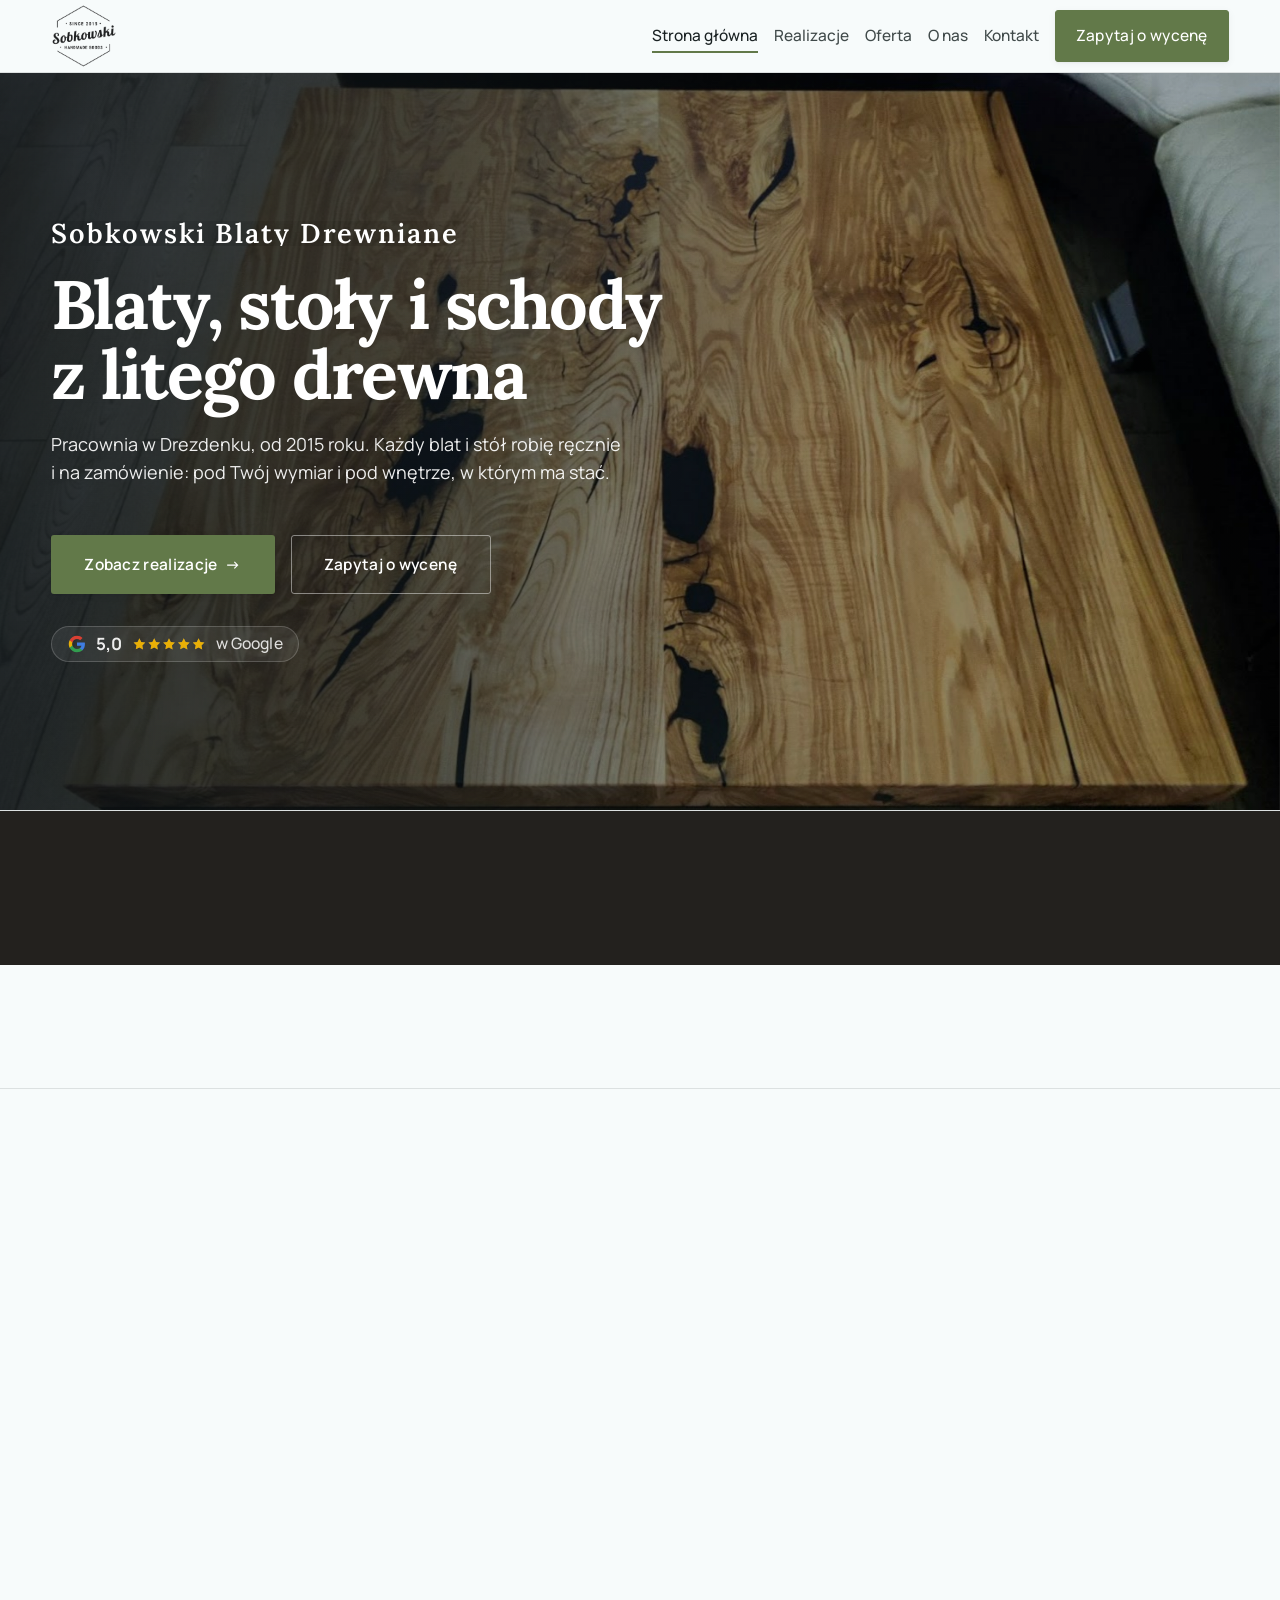
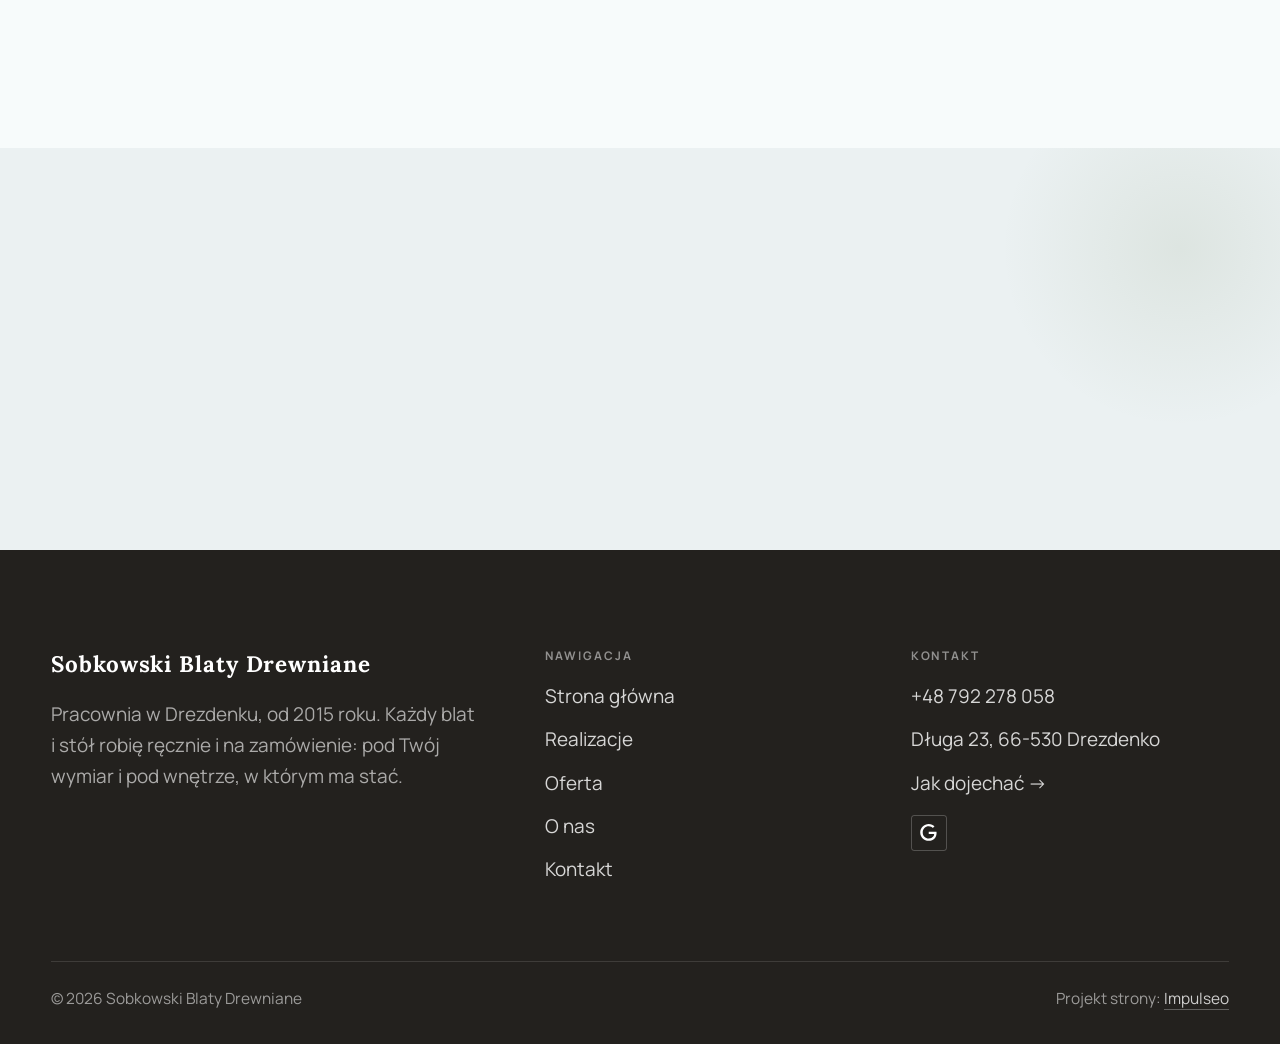
==== index.html @ 822156a9 "Strona demo: blaty-drewniane Co-Authored-By: Claude Fable 5.2 <noreply@anthropic.com>" ====
<!DOCTYPE html>
<html lang="pl">
<head>
<meta charset="UTF-8">
<meta name="viewport" content="width=device-width, initial-scale=1.0">
<title>Sobkowski Blaty Drewniane - blaty, stoły i schody z litego drewna</title>
<meta name="description" content="Blaty, stoły, parapety i schody z litego drewna, robione ręcznie w Drezdenku od 2015 roku. Na wymiar, pod Twoje wnętrze. Zadzwoń: +48 792 278 058.">
<link rel="canonical" href="https://impulseo-pl.github.io/blaty-drewniane/">
<meta name="robots" content="noindex, nofollow">
<meta property="og:type" content="website">
<meta property="og:locale" content="pl_PL">
<meta property="og:site_name" content="Sobkowski Blaty Drewniane">
<meta property="og:title" content="Sobkowski Blaty Drewniane - blaty, stoły i schody z litego drewna">
<meta property="og:description" content="Blaty, stoły, parapety i schody z litego drewna, robione ręcznie w Drezdenku od 2015 roku. Na wymiar, pod Twoje wnętrze. Zadzwoń: +48 792 278 058.">
<meta property="og:url" content="https://impulseo-pl.github.io/blaty-drewniane/">
<meta property="og:image" content="https://impulseo-pl.github.io/blaty-drewniane/img/og.jpg">
<meta property="og:image:width" content="1200">
<meta property="og:image:height" content="630">
<meta name="twitter:card" content="summary_large_image">
<script type="application/ld+json">{"@context": "https://schema.org", "@type": "LocalBusiness", "name": "Sobkowski Blaty Drewniane", "url": "https://impulseo-pl.github.io/blaty-drewniane/", "telephone": "+48792278058", "image": "https://impulseo-pl.github.io/blaty-drewniane/img/og.jpg", "areaServed": "Drezdenko", "sameAs": ["https://maps.google.com/?cid=7619297079260685016&g_mp=Cidnb29nbGUubWFwcy5wbGFjZXMudjEuUGxhY2VzLlNlYXJjaFRleHQQAhgEIAA"]}</script>
<link rel="preconnect" href="https://fonts.googleapis.com">
<link rel="preconnect" href="https://fonts.gstatic.com" crossorigin>
<link href="https://fonts.googleapis.com/css2?family=Lora:wght@500;600;700&family=Manrope:wght@400;500;600&display=swap" rel="stylesheet">
<link rel="stylesheet" href="assets/styles.css?v=3c4fba2e">
</head>
<body>

<header class="nav">
  <div class="wrap nav-inner">
    <a class="brand brand-has-logo" href="index.html"><img class="brand-logo" src="img/logo.png" alt="Sobkowski Blaty Drewniane" width="391" height="381" decoding="async"></a>
    <nav class="nav-links">
      <a href="index.html" class="active" aria-current="page">Strona główna</a>
      <a href="realizacje.html">Realizacje</a>
      <a href="oferta.html">Oferta</a>
      <a href="o-nas.html">O nas</a>
      <a href="kontakt.html">Kontakt</a>
      <a href="kontakt.html" class="btn btn-accent">Zapytaj o wycenę</a>
    </nav>
    <button class="nav-toggle" aria-label="Menu"><span></span><span></span><span></span></button>
  </div>
</header>

<main>
<section class="hero-cine">
  <img src="img/hero.jpg" fetchpriority="high" alt="Sobkowski Blaty Drewniane - Blaty, stoły i schody z litego drewna " width="1560" height="858">
  <div class="wrap">
    <div class="hero-copy">
      <div class="brandmark bm-s"><span class="bm-line"><span>Sobkowski Blaty Drewniane</span></span></div>
      <h1>Blaty, stoły i schody z litego drewna </h1>
      <p class="lead">Pracownia w Drezdenku, od 2015 roku. Każdy blat i stół robię ręcznie i na zamówienie: pod Twój wymiar i pod wnętrze, w którym ma stać.</p>
      <div class="hero-actions">
        <a href="realizacje.html" class="btn btn-accent">Zobacz realizacje <span class="arr">→</span></a>
        <a href="kontakt.html" class="btn btn-ghost btn-on-dark">Zapytaj o wycenę</a>
      </div>
      <div style="margin-top:var(--space-6);color:#fff;font-weight:600;letter-spacing:.02em;opacity:.92"><span class="g-badge"><svg class="gb-ico" viewBox="0 0 24 24" width="18" height="18" aria-hidden="true"><path fill="#4285F4" d="M22.56 12.25c0-.78-.07-1.53-.2-2.25H12v4.26h5.92c-.26 1.37-1.04 2.53-2.21 3.31v2.77h3.57c2.08-1.92 3.28-4.74 3.28-8.09z"/><path fill="#34A853" d="M12 23c2.97 0 5.46-.98 7.28-2.66l-3.57-2.77c-.98.66-2.23 1.06-3.71 1.06-2.86 0-5.29-1.93-6.16-4.53H2.18v2.84C3.99 20.53 7.7 23 12 23z"/><path fill="#FBBC05" d="M5.84 14.09c-.22-.66-.35-1.36-.35-2.09s.13-1.43.35-2.09V7.07H2.18C1.43 8.55 1 10.22 1 12s.43 3.45 1.18 4.93l2.85-2.22.81-.62z"/><path fill="#EA4335" d="M12 5.38c1.62 0 3.06.56 4.21 1.64l3.15-3.15C17.45 2.09 14.97 1 12 1 7.7 1 3.99 3.47 2.18 7.07l3.66 2.84c.87-2.6 3.3-4.53 6.16-4.53z"/></svg><b class="gb-ocena">5,0</b><svg class="gb-stars" viewBox="0 0 90 18" width="74" height="14.8" aria-hidden="true"><g fill="currentColor" opacity=".26"><path transform="translate(0,0)" d="M9 1.6l2.2 4.46 4.92.72-3.56 3.47.84 4.9L9 12.74l-4.4 2.31.84-4.9L1.88 6.68l4.92-.72L9 1.6Z"/><path transform="translate(18,0)" d="M9 1.6l2.2 4.46 4.92.72-3.56 3.47.84 4.9L9 12.74l-4.4 2.31.84-4.9L1.88 6.68l4.92-.72L9 1.6Z"/><path transform="translate(36,0)" d="M9 1.6l2.2 4.46 4.92.72-3.56 3.47.84 4.9L9 12.74l-4.4 2.31.84-4.9L1.88 6.68l4.92-.72L9 1.6Z"/><path transform="translate(54,0)" d="M9 1.6l2.2 4.46 4.92.72-3.56 3.47.84 4.9L9 12.74l-4.4 2.31.84-4.9L1.88 6.68l4.92-.72L9 1.6Z"/><path transform="translate(72,0)" d="M9 1.6l2.2 4.46 4.92.72-3.56 3.47.84 4.9L9 12.74l-4.4 2.31.84-4.9L1.88 6.68l4.92-.72L9 1.6Z"/></g><clipPath id="gs1000"><rect x="0" y="0" width="90.0" height="18"/></clipPath><g fill="#FBBC04" clip-path="url(#gs1000)"><path transform="translate(0,0)" d="M9 1.6l2.2 4.46 4.92.72-3.56 3.47.84 4.9L9 12.74l-4.4 2.31.84-4.9L1.88 6.68l4.92-.72L9 1.6Z"/><path transform="translate(18,0)" d="M9 1.6l2.2 4.46 4.92.72-3.56 3.47.84 4.9L9 12.74l-4.4 2.31.84-4.9L1.88 6.68l4.92-.72L9 1.6Z"/><path transform="translate(36,0)" d="M9 1.6l2.2 4.46 4.92.72-3.56 3.47.84 4.9L9 12.74l-4.4 2.31.84-4.9L1.88 6.68l4.92-.72L9 1.6Z"/><path transform="translate(54,0)" d="M9 1.6l2.2 4.46 4.92.72-3.56 3.47.84 4.9L9 12.74l-4.4 2.31.84-4.9L1.88 6.68l4.92-.72L9 1.6Z"/><path transform="translate(72,0)" d="M9 1.6l2.2 4.46 4.92.72-3.56 3.47.84 4.9L9 12.74l-4.4 2.31.84-4.9L1.88 6.68l4.92-.72L9 1.6Z"/></g></svg><span class="gb-txt">w Google</span></span></div>
    </div>
  </div>
</section>
<section class="strip n-5" style="padding-block:0">
  <div class="wrap">
    <div class="item reveal"><div class="k">Od 2015 roku</div><div class="v">pracownia w Drezdenku</div></div>
    <div class="item reveal"><div class="k">5,0 w Google</div><div class="v">opinie klientów</div></div>
    <div class="item reveal"><div class="k">Lite drewno</div><div class="v">blaty, stoły, schody</div></div>
    <div class="item reveal"><div class="k">Ręczna robota</div><div class="v">sztuka po sztuce</div></div>
    <div class="item reveal"><div class="k">Na wymiar</div><div class="v">pod Twoje wnętrze</div></div>
  </div>
</section>
<section class="opinie-mini" aria-label="Opinie klientów">
  <div class="wrap">
    <div class="om-row">
      <div class="om-item reveal"><blockquote>„Profesjonalnie, świetny kontakt z klientem i cudowne wykonanie”</blockquote><span class="om-autor">Roksana Wysocka</span></div>
      <div class="om-item reveal"><blockquote>„Pełen profesjonalizm , gorąco polecam”</blockquote><span class="om-autor">robert sobieraj</span></div>
    </div>
  </div>
</section>
<section>
  <div class="wrap split">
    <div class="split-art reveal"><img src="img/g4.jpg" alt="Sobkowski Blaty Drewniane - realizacja" loading="lazy" width="1556" height="2086" decoding="async"></div>
    <div class="split-copy reveal">
      <span class="eyebrow">O mnie</span>
      <h2>Pracownia w Drezdenku</h2>
      <p class="muted">Robię rzeczy z litego drewna: od blatu do kuchni po schody na piętro. Każdą na zamówienie, pod konkretne miejsce.</p>
      <p class="muted">Nic nie biorę z magazynu. Zaczynamy od rozmowy o wymiarze i o tym, jak dana rzecz ma Ci służyć.</p>
      <a href="o-nas.html" class="btn btn-ghost">Więcej o mnie <span class="arr">→</span></a>
    </div>
  </div>
</section>
<section class="gateways-band">
  <div class="wrap">
    <div class="gateways">
      <a href="oferta.html" class="gateway reveal"><img src="img/g6.jpg" alt="Blaty i parapety" loading="lazy" width="1530" height="1147" decoding="async"><span class="g-ttl">Blaty i parapety</span></a>
      <a href="oferta.html" class="gateway reveal"><img src="img/g3.jpg" alt="Stoły i stoliki na wymiar" loading="lazy" width="1600" height="2133" decoding="async"><span class="g-ttl">Stoły i stoliki na wymiar</span></a>
      <a href="oferta.html" class="gateway reveal"><img src="img/g2.jpg" alt="Schody drewniane" loading="lazy" width="1556" height="2086" decoding="async"><span class="g-ttl">Schody drewniane</span></a>
    </div>
  </div>
</section>
<section class="stopklatka" aria-hidden="true">
  <div class="stk-bg" style="background-image:url(img/about.jpg)"></div>
</section>
<section class="opinie">
  <div class="wrap">
    <div class="head center reveal">
      <span class="eyebrow">Opinie</span>
      <h2>Co mówią klienci</h2>
    </div>
    <p class="op-meta reveal"><span class="g-badge"><svg class="gb-ico" viewBox="0 0 24 24" width="18" height="18" aria-hidden="true"><path fill="#4285F4" d="M22.56 12.25c0-.78-.07-1.53-.2-2.25H12v4.26h5.92c-.26 1.37-1.04 2.53-2.21 3.31v2.77h3.57c2.08-1.92 3.28-4.74 3.28-8.09z"/><path fill="#34A853" d="M12 23c2.97 0 5.46-.98 7.28-2.66l-3.57-2.77c-.98.66-2.23 1.06-3.71 1.06-2.86 0-5.29-1.93-6.16-4.53H2.18v2.84C3.99 20.53 7.7 23 12 23z"/><path fill="#FBBC05" d="M5.84 14.09c-.22-.66-.35-1.36-.35-2.09s.13-1.43.35-2.09V7.07H2.18C1.43 8.55 1 10.22 1 12s.43 3.45 1.18 4.93l2.85-2.22.81-.62z"/><path fill="#EA4335" d="M12 5.38c1.62 0 3.06.56 4.21 1.64l3.15-3.15C17.45 2.09 14.97 1 12 1 7.7 1 3.99 3.47 2.18 7.07l3.66 2.84c.87-2.6 3.3-4.53 6.16-4.53z"/></svg><b class="gb-ocena">5,0</b><svg class="gb-stars" viewBox="0 0 90 18" width="74" height="14.8" aria-hidden="true"><g fill="currentColor" opacity=".26"><path transform="translate(0,0)" d="M9 1.6l2.2 4.46 4.92.72-3.56 3.47.84 4.9L9 12.74l-4.4 2.31.84-4.9L1.88 6.68l4.92-.72L9 1.6Z"/><path transform="translate(18,0)" d="M9 1.6l2.2 4.46 4.92.72-3.56 3.47.84 4.9L9 12.74l-4.4 2.31.84-4.9L1.88 6.68l4.92-.72L9 1.6Z"/><path transform="translate(36,0)" d="M9 1.6l2.2 4.46 4.92.72-3.56 3.47.84 4.9L9 12.74l-4.4 2.31.84-4.9L1.88 6.68l4.92-.72L9 1.6Z"/><path transform="translate(54,0)" d="M9 1.6l2.2 4.46 4.92.72-3.56 3.47.84 4.9L9 12.74l-4.4 2.31.84-4.9L1.88 6.68l4.92-.72L9 1.6Z"/><path transform="translate(72,0)" d="M9 1.6l2.2 4.46 4.92.72-3.56 3.47.84 4.9L9 12.74l-4.4 2.31.84-4.9L1.88 6.68l4.92-.72L9 1.6Z"/></g><clipPath id="gs1000"><rect x="0" y="0" width="90.0" height="18"/></clipPath><g fill="#FBBC04" clip-path="url(#gs1000)"><path transform="translate(0,0)" d="M9 1.6l2.2 4.46 4.92.72-3.56 3.47.84 4.9L9 12.74l-4.4 2.31.84-4.9L1.88 6.68l4.92-.72L9 1.6Z"/><path transform="translate(18,0)" d="M9 1.6l2.2 4.46 4.92.72-3.56 3.47.84 4.9L9 12.74l-4.4 2.31.84-4.9L1.88 6.68l4.92-.72L9 1.6Z"/><path transform="translate(36,0)" d="M9 1.6l2.2 4.46 4.92.72-3.56 3.47.84 4.9L9 12.74l-4.4 2.31.84-4.9L1.88 6.68l4.92-.72L9 1.6Z"/><path transform="translate(54,0)" d="M9 1.6l2.2 4.46 4.92.72-3.56 3.47.84 4.9L9 12.74l-4.4 2.31.84-4.9L1.88 6.68l4.92-.72L9 1.6Z"/><path transform="translate(72,0)" d="M9 1.6l2.2 4.46 4.92.72-3.56 3.47.84 4.9L9 12.74l-4.4 2.31.84-4.9L1.88 6.68l4.92-.72L9 1.6Z"/></g></svg><span class="gb-txt">w Google</span></span></p>
    <p class="op-meta reveal"><a class="op-google" href="https://maps.google.com/?cid=7619297079260685016&amp;g_mp=Cidnb29nbGUubWFwcy5wbGFjZXMudjEuUGxhY2VzLlNlYXJjaFRleHQQAhgEIAA" target="_blank" rel="noopener"><svg class="op-g-ico" viewBox="0 0 24 24" width="17" height="17" aria-hidden="true"><path fill="#4285F4" d="M22.56 12.25c0-.78-.07-1.53-.2-2.25H12v4.26h5.92c-.26 1.37-1.04 2.53-2.21 3.31v2.77h3.57c2.08-1.92 3.28-4.74 3.28-8.09z"/><path fill="#34A853" d="M12 23c2.97 0 5.46-.98 7.28-2.66l-3.57-2.77c-.98.66-2.23 1.06-3.71 1.06-2.86 0-5.29-1.93-6.16-4.53H2.18v2.84C3.99 20.53 7.7 23 12 23z"/><path fill="#FBBC05" d="M5.84 14.09c-.22-.66-.35-1.36-.35-2.09s.13-1.43.35-2.09V7.07H2.18C1.43 8.55 1 10.22 1 12s.43 3.45 1.18 4.93l2.85-2.22.81-.62z"/><path fill="#EA4335" d="M12 5.38c1.62 0 3.06.56 4.21 1.64l3.15-3.15C17.45 2.09 14.97 1 12 1 7.7 1 3.99 3.47 2.18 7.07l3.66 2.84c.87-2.6 3.3-4.53 6.16-4.53z"/></svg><span>Zobacz opinie w Google</span><span class="arr">→</span></a></p>
    <div class="opinie-grid">
      <figure class="op-card reveal"><span class="op-star"><svg class="ico-star" width="14" height="14" viewBox="0 0 24 24" style="vertical-align:-2px" aria-hidden="true"><path d="M12 2.8l2.85 5.8 6.4.93-4.63 4.5 1.1 6.37L12 17.4l-5.72 3 1.1-6.37-4.63-4.5 6.4-.93L12 2.8Z" fill="currentColor"/></svg><svg class="ico-star" width="14" height="14" viewBox="0 0 24 24" style="vertical-align:-2px" aria-hidden="true"><path d="M12 2.8l2.85 5.8 6.4.93-4.63 4.5 1.1 6.37L12 17.4l-5.72 3 1.1-6.37-4.63-4.5 6.4-.93L12 2.8Z" fill="currentColor"/></svg><svg class="ico-star" width="14" height="14" viewBox="0 0 24 24" style="vertical-align:-2px" aria-hidden="true"><path d="M12 2.8l2.85 5.8 6.4.93-4.63 4.5 1.1 6.37L12 17.4l-5.72 3 1.1-6.37-4.63-4.5 6.4-.93L12 2.8Z" fill="currentColor"/></svg><svg class="ico-star" width="14" height="14" viewBox="0 0 24 24" style="vertical-align:-2px" aria-hidden="true"><path d="M12 2.8l2.85 5.8 6.4.93-4.63 4.5 1.1 6.37L12 17.4l-5.72 3 1.1-6.37-4.63-4.5 6.4-.93L12 2.8Z" fill="currentColor"/></svg><svg class="ico-star" width="14" height="14" viewBox="0 0 24 24" style="vertical-align:-2px" aria-hidden="true"><path d="M12 2.8l2.85 5.8 6.4.93-4.63 4.5 1.1 6.37L12 17.4l-5.72 3 1.1-6.37-4.63-4.5 6.4-.93L12 2.8Z" fill="currentColor"/></svg></span><blockquote>Profesjonalnie, świetny kontakt z klientem i cudowne wykonanie</blockquote><span class="op-autor">Roksana Wysocka</span></figure>
      <figure class="op-card reveal"><span class="op-star"><svg class="ico-star" width="14" height="14" viewBox="0 0 24 24" style="vertical-align:-2px" aria-hidden="true"><path d="M12 2.8l2.85 5.8 6.4.93-4.63 4.5 1.1 6.37L12 17.4l-5.72 3 1.1-6.37-4.63-4.5 6.4-.93L12 2.8Z" fill="currentColor"/></svg><svg class="ico-star" width="14" height="14" viewBox="0 0 24 24" style="vertical-align:-2px" aria-hidden="true"><path d="M12 2.8l2.85 5.8 6.4.93-4.63 4.5 1.1 6.37L12 17.4l-5.72 3 1.1-6.37-4.63-4.5 6.4-.93L12 2.8Z" fill="currentColor"/></svg><svg class="ico-star" width="14" height="14" viewBox="0 0 24 24" style="vertical-align:-2px" aria-hidden="true"><path d="M12 2.8l2.85 5.8 6.4.93-4.63 4.5 1.1 6.37L12 17.4l-5.72 3 1.1-6.37-4.63-4.5 6.4-.93L12 2.8Z" fill="currentColor"/></svg><svg class="ico-star" width="14" height="14" viewBox="0 0 24 24" style="vertical-align:-2px" aria-hidden="true"><path d="M12 2.8l2.85 5.8 6.4.93-4.63 4.5 1.1 6.37L12 17.4l-5.72 3 1.1-6.37-4.63-4.5 6.4-.93L12 2.8Z" fill="currentColor"/></svg><svg class="ico-star" width="14" height="14" viewBox="0 0 24 24" style="vertical-align:-2px" aria-hidden="true"><path d="M12 2.8l2.85 5.8 6.4.93-4.63 4.5 1.1 6.37L12 17.4l-5.72 3 1.1-6.37-4.63-4.5 6.4-.93L12 2.8Z" fill="currentColor"/></svg></span><blockquote>Pełen profesjonalizm , gorąco polecam</blockquote><span class="op-autor">robert sobieraj</span></figure>
    </div>
  </div>
</section>
<section>
  <div class="wrap">
    <div class="head reveal">
      <span class="eyebrow">Realizacje</span>
      <h2>Z mojej pracowni</h2>
      <p>Stoły, schody i drobne rzeczy z drewna, które zrobiłem. Żadnych wizualizacji z katalogu.</p>
    </div>
    <div class="gallery">
      <div class="tile t-two3 reveal"><img src="img/g1.jpg" alt="Sobkowski Blaty Drewniane" loading="lazy" width="1514" height="1098" decoding="async"></div>
      <div class="tile t-third reveal"><img src="img/g5.jpg" alt="Sobkowski Blaty Drewniane" loading="lazy" width="1530" height="1147" decoding="async"></div>
      <div class="tile t-third reveal"><img src="img/g7.jpg" alt="Sobkowski Blaty Drewniane" loading="lazy" width="1360" height="1020" decoding="async"></div>
    </div>
    <div style="margin-top:var(--space-7)" class="reveal"><a href="realizacje.html" class="btn btn-accent">Pełna galeria <span class="arr">→</span></a></div>
  </div>
</section>
<section class="cta">
  <div class="wrap">
    <div class="reveal">
      <span class="eyebrow">Współpraca</span>
      <h2>Zacznijmy od krótkiej rozmowy.</h2>
      <p>Zadzwoń i powiedz, co ma powstać. Powiem wprost, co da się zrobić i ile to potrwa.</p>
    </div>
    <div class="cta-actions reveal">
      <a href="kontakt.html" class="btn btn-light">Zapytaj o wycenę <span class="arr">→</span></a>
      <a href="tel:+48792278058" class="btn btn-ghost btn-ghost-cta">+48 792 278 058</a>
    </div>
  </div>
</section>
</main>

<footer>
  <div class="wrap">
    <div class="foot-grid">
      <div class="foot-brand">
        <div class="name">Sobkowski Blaty Drewniane</div>
        <p>Pracownia w Drezdenku, od 2015 roku. Każdy blat i stół robię ręcznie i na zamówienie: pod Twój wymiar i pod wnętrze, w którym ma stać.</p>
      </div>
      <div class="foot-col">
        <h4>Nawigacja</h4>
        <a href="index.html">Strona główna</a>
        <a href="realizacje.html">Realizacje</a>
        <a href="oferta.html">Oferta</a>
        <a href="o-nas.html">O nas</a>
        <a href="kontakt.html">Kontakt</a>
      </div>
      <div class="foot-col">
        <h4>Kontakt</h4>
        <a href="tel:+48792278058">+48 792 278 058</a>
        <p>Długa 23, 66-530 Drezdenko</p>
        <a href="https://maps.google.com/?cid=7619297079260685016&g_mp=Cidnb29nbGUubWFwcy5wbGFjZXMudjEuUGxhY2VzLlNlYXJjaFRleHQQAhgEIAA" target="_blank" rel="noopener">Jak dojechać →</a>
      <div class="foot-soc">
        <a class="soc" href="https://maps.google.com/?cid=7619297079260685016&g_mp=Cidnb29nbGUubWFwcy5wbGFjZXMudjEuUGxhY2VzLlNlYXJjaFRleHQQAhgEIAA" target="_blank" rel="noopener" aria-label="Google - Sobkowski Blaty Drewniane"><svg viewBox="0 0 24 24" aria-hidden="true" focusable="false"><path d="M12.48 10.92v3.28h7.84c-.24 1.84-.853 3.187-1.787 4.133-1.147 1.147-2.933 2.4-6.053 2.4-4.827 0-8.6-3.893-8.6-8.72s3.773-8.72 8.6-8.72c2.6 0 4.507 1.027 5.907 2.347l2.307-2.307C18.747 1.44 16.133 0 12.48 0 5.867 0 .307 5.387.307 12s5.56 12 12.173 12c3.573 0 6.267-1.173 8.373-3.36 2.16-2.16 2.84-5.213 2.84-7.667 0-.76-.053-1.467-.173-2.053H12.48z" fill="currentColor"/></svg></a>
      </div>
      </div>
    </div>
    <div class="foot-bot">
      <span>© 2026 Sobkowski Blaty Drewniane</span>
      <span>Projekt strony: <a class="foot-credit" href="https://impulseo.pl" target="_blank" rel="noopener">Impulseo</a></span>
    </div>
  </div>
</footer>
<div class="sticky-reserve"><a class="sr-book" href="kontakt.html">Zapytaj o wycenę</a><a class="sr-call" href="tel:+48792278058" aria-label="Zadzwoń"><svg class="ico-tel" width="16" height="16" viewBox="0 0 24 24" fill="none" aria-hidden="true"><path d="M6.6 10.8a15.5 15.5 0 0 0 6.6 6.6l2.2-2.2a1 1 0 0 1 1-.24 11.4 11.4 0 0 0 3.6.58 1 1 0 0 1 1 1V20a1 1 0 0 1-1 1A17 17 0 0 1 3 4a1 1 0 0 1 1-1h3.5a1 1 0 0 1 1 1c0 1.25.2 2.46.58 3.6a1 1 0 0 1-.25 1l-2.23 2.2Z" fill="currentColor"/></svg></a></div>
<div class="demo-wazne" data-do="2026-11-24" data-cykl="3" hidden><svg class="dw-ico" width="13" height="13" viewBox="0 0 24 24" fill="none" aria-hidden="true"><circle cx="12" cy="12" r="8.6" stroke="currentColor" stroke-width="1.8"/><path d="M12 7.2V12l3.3 2" stroke="currentColor" stroke-width="1.8" stroke-linecap="round"/></svg><span class="dw-txt"></span></div>

<script src="assets/main.js"></script>
</body>
</html>
---- assets/styles.css ----
/* ============================================================
   STOLBASZ — premium, architektoniczny B2B fit-out
   Jasna paleta, zero brązu. System wg premium-web-craft.
   Projekt strony: Impulseo (impulseo.pl)
   ============================================================ */

:root{
  /* PALETA — jasna, architektoniczna, chłodna */
  --paper:#F3F1EC;          /* główne tło */
  --paper-2:#E6E3DB;        /* sekcje alternatywne (chłodny jasny szary) */
  --paper-3:#E6E3DB;        /* delikatne wypełnienia */
  --ink:#23211E;            /* tekst główny — chłodny grafit */
  --ink-soft:#43403A;       /* nagłówki drugorzędne */
  --muted:#87837A;          /* tekst poboczny */
  --line:rgba(35,33,30,.12);/* hairline */
  --accent:#8A6B3C;         /* stonowany petrol-slate — jedyny akcent */
  --accent-d:#6E5430;
  --accent-soft:rgba(138,107,60,.10);
  --dark:#23211E;           /* sekcje ciemne (stopka/CTA) */

  /* HOVER ZDJĘĆ — JEDEN standard dla całego silnika (decyzja K. 04.08.2026, artefakt z wariantami).
     AKTUALNE (K.+Szymon 09.08.2026, wybór z artefaktu 6 wariantów): zoom 1.05 przy 1.4s -
     przy tak długim czasie mocniejszy kadr NIE skacze, tylko „oddycha". Poprzedni standard
     (1.02 / .55s z 04.08) odbierany jako dynamiczny i szybki.
     Spoczynek lekko przygaszony, ale TYLKO tam, gdzie jest mysz (@media hover:hover) —
     na telefonie zdjęcia zostają w pełnej jasności. */
  --img-zoom:1.05;                   /* K.+Szymon 09.08: wariant F z artefaktu porównawczego */
  --img-rest:brightness(.95) saturate(.99);
  --img-hot:brightness(1.06) saturate(1.05);
  --img-dur:1.4s;                    /* K.+Szymon 09.08 (wariant F): powoli = elegancko */
  --img-ease:cubic-bezier(.16,.84,.44,1);  /* miękki ogon, efekt „oddychania" */

  /* ODSTĘPY — skala 4/8 */
  --space-1:4px; --space-2:8px; --space-3:12px; --space-4:16px; --space-5:24px;
  --space-6:32px; --space-7:48px; --space-8:64px; --space-9:96px; --space-10:128px;

  /* TYPOGRAFIA — fluid clamp() (skala podbita 16.07.2026: większe, czytelniejsze litery — uwaga Adama) */
  --text-sm:clamp(.9rem,.87rem + .12vw,1rem);
  --text-base:clamp(1.08rem,1.04rem + .18vw,1.2rem);
  --text-lg:clamp(1.24rem,1.15rem + .34vw,1.44rem);
  --text-h3:clamp(1.34rem,1.22rem + .55vw,1.66rem);
  --text-h2:clamp(2.1rem,1.66rem + 2.1vw,3.1rem);
  --text-h1:clamp(2.9rem,2.1rem + 4vw,5.1rem);

  /* PROMIENIE — architektoniczne, raczej ostre */
  --r-sm:3px; --r-md:6px; --r-lg:10px;

  /* RUCH */
  --ease:cubic-bezier(.25,.46,.45,.94); --dur:.24s;

  /* CIENIE — miękkie, warstwowe */
  --sh-sm:0 1px 2px rgba(16,24,32,.04), 0 2px 8px rgba(16,24,32,.05);
  --sh-md:0 2px 6px rgba(16,24,32,.05), 0 12px 28px -8px rgba(16,24,32,.12);
  --sh-lg:0 6px 14px rgba(16,24,32,.07), 0 26px 56px -18px rgba(16,24,32,.22);

  --hairline:1px solid var(--line);

  --font-display:'Lora',serif;
  --font-body:'Manrope',sans-serif;
}

*{box-sizing:border-box;margin:0;padding:0}
html{scroll-behavior:smooth}
body{
  font-family:var(--font-body);
  font-size:var(--text-base);
  line-height:1.65;
  color:var(--ink);
  background:var(--paper);
  -webkit-font-smoothing:antialiased;
  text-rendering:optimizeLegibility;
}
img{max-width:100%;height:auto;display:block}  /* height:auto = width/height z atrybutów trzyma proporcje (TOP#12) */
a{color:inherit;text-decoration:none}

.wrap{width:min(92%,1180px);margin-inline:auto}
section{padding-block:clamp(52px,6.5vw,96px)}

h1,h2,h3{font-family:var(--font-display);font-weight:700;line-height:1.08;letter-spacing:-.02em;color:var(--ink)}
h1{font-size:var(--text-h1);letter-spacing:-.035em}
h2{font-size:var(--text-h2);letter-spacing:-.025em}
h3{font-size:var(--text-h3)}
/* MIARA — długość wiersza. WCAG 2.2 SC 1.4.8: max 80 znaków; Butterick: 45–90.
   68ch daje realnie 72–78 znaków polskiego tekstu, czyli z zapasem pod granicą.
   Wcześniej limit miał TYLKO <p> — <li>, <blockquote> i <dd> nie miały żadnego,
   i to jedyny powód, dla którego 23 bloki na dwóch oddanych stronach jadą po
   83–106 znaków w wierszu (pomiar 07.08.2026, bramka `miara`).
   ⚠️ Listy i definicje ograniczamy TYLKO bez klasy: `ul`/`ol` z klasą to u nas
   układ (siatki kafli, menu), a nie tekst ciągły — tam miarę wyznacza układ. */
/* 60ch, nie 68ch (K. 10.08): po zmianie fontów na węższe kroje (DM Sans i spółka)
   w 68ch mieściło się ~90 znaków - bramka pikselowa słusznie zgłaszała przekroczenie
   granicy 80. Pomiar na żywej przeglądarce: 60ch = 90 znaków, 53ch = ~78 znaków, czyli normę WCAG 1.4.8. */
:root{ --miara:53ch }
p{max-width:min(100%,var(--miara))}
blockquote,
ul:not([class])>li, ol:not([class])>li,
dl:not([class])>dd{max-width:min(100%,var(--miara))}

/* ⚠️ Świadomie BEZ wyjątku `.tile p,.card p,.svc p{max-width:none}`, choć nasuwa się sam:
   te akapity BYŁY już ograniczone (stare `p{max-width:65ch}`), więc „wyjątek" nie odblokowałby
   niczego nowego — tylko ROZLUŹNIŁ stan sprzed zmiany na wszystkich demach naraz.
   `figcaption` żadna z reguł wyżej nie dotyczy, więc też nie potrzebuje zwolnienia. */

/* ŁAMANIE. `balance` wyrównuje długości wierszy w nagłówku, `pretty` pilnuje ostatniego
   wiersza akapitu, żeby nie został w nim jeden wyraz. Obsługiwane od Chrome 117 /
   Safari 17.5; starsze przeglądarki po prostu ignorują tę własność.
   `text-wrap:pretty` nie występowało dotąd ANI RAZ w silniku ani w repo klientów. */
h1,h2,h3,.lead,.lede{text-wrap:balance}
p,li,blockquote,dd{text-wrap:pretty}

.eyebrow{
  font-family:var(--font-body);
  font-size:var(--text-sm);
  font-weight:600;
  letter-spacing:.18em;
  text-transform:uppercase;
  color:var(--accent);
  display:inline-flex;align-items:center;gap:var(--space-3);
}
/* flex:none + margin-top = kreska trzyma się PIERWSZEJ linii. Wcześniej align-items:center
   centrowało ją względem całego bloku i przy zawinięciu (długi kicker typu
   „…WNĘTRZ · LESZNO · OD 2019") druga linia lądowała z brzydkim wcięciem. */
.eyebrow{align-items:flex-start}
.eyebrow>*,.eyebrow{text-wrap:balance}   /* dlugi kicker lamal sie na sierote typu samo „2019" w drugiej linii */
.eyebrow::before{content:"";width:28px;height:1px;background:var(--accent);display:inline-block;flex:none;margin-top:.62em}

.muted{color:var(--muted)}
.lead{font-size:var(--text-lg);line-height:1.55;color:var(--ink-soft);max-width:50ch}

/* ---------- BUTTONS ---------- */
.btn{
  display:inline-flex;align-items:center;gap:var(--space-2);
  font-weight:600;font-size:var(--text-sm);letter-spacing:.02em;
  padding:var(--space-4) var(--space-6);
  border-radius:var(--r-sm);
  transition:transform var(--dur) var(--ease),box-shadow var(--dur) var(--ease),background var(--dur) var(--ease);
  cursor:pointer;border:1px solid transparent;
}
.btn-accent{background:var(--accent);color:#fff;box-shadow:var(--sh-sm)}
.btn-accent:hover{background:var(--accent-d);transform:translateY(-2px);box-shadow:var(--sh-md)}
.btn-accent:active{transform:translateY(0);box-shadow:var(--sh-sm)}
.btn-ghost{background:transparent;color:var(--ink);border-color:var(--line)}
.btn-ghost:hover{border-color:var(--accent);color:var(--accent);transform:translateY(-2px)}
.btn-light{background:#fff;color:var(--ink);box-shadow:var(--sh-sm)}
.btn-light:hover{transform:translateY(-2px);box-shadow:var(--sh-md)}
.btn .arr{transition:transform var(--dur) var(--ease)}
.btn:hover .arr{transform:translateX(4px)}

/* ---------- NAV ---------- */
.nav{
  position:sticky;top:0;z-index:50;
  background:color-mix(in srgb,var(--paper) 88%,transparent);
  backdrop-filter:saturate(140%) blur(10px);
  border-bottom:var(--hairline);
}
.nav-inner{display:flex;align-items:center;justify-content:space-between;gap:var(--space-5);height:72px}
/* ANTY-NACHODZENIE (K. 05.08.2026): długa nazwa firmy + przycisk z pełnym numerem nie mieściły się w pasku
   i flex ściskał linki PONIŻEJ ich treści - "Kontakt" wchodził na ramkę "Zadzwoń +48 ...". Teraz ustępuje
   nazwa marki (skrót wielokropkiem), a menu i przycisk nigdy się nie kurczą ani nie zachodzą na siebie. */
.brand{display:flex;flex-direction:column;line-height:1;min-width:0;flex:0 1 auto}
.brand .name{font-family:var(--font-display);font-weight:800;font-size:1.35rem;letter-spacing:.04em;white-space:nowrap;overflow:hidden;text-overflow:ellipsis}
.brand .sub{font-size:.62rem;letter-spacing:.34em;text-transform:uppercase;color:var(--muted);margin-top:5px;white-space:nowrap;overflow:hidden;text-overflow:ellipsis}
.nav-links{display:flex;align-items:center;gap:var(--space-6);flex:0 0 auto}
.nav-links a{font-size:var(--text-sm);font-weight:500;color:var(--ink-soft);position:relative;padding-block:4px;white-space:nowrap;transition:color var(--dur) var(--ease)}
.nav-links a::after{content:"";position:absolute;left:0;bottom:0;width:0;height:1.5px;background:var(--accent);transition:width var(--dur) var(--ease)}
.nav-links a:hover,.nav-links a.active{color:var(--ink)}
.nav-links a:hover::after,.nav-links a.active::after{width:100%}
.nav-links .btn{padding:var(--space-2) var(--space-5)}
/* przyciski w nav: właściwy kolor (przebij .nav-links a) + bez podkreślenia */
.nav-links a.btn-accent{color:#fff}
.nav-links a.btn-ghost,.nav-links a.btn-light{color:var(--ink)}
/* CTA w pasku: NIE podkreślenie spod linków menu, ale ten sam przelatujący błysk,
   co na wszystkich innych przyciskach (zgłoszenie K. 13.08.2026 - „na hero jest efekt
   światła przechodzącego przez przycisk, na navbarze go nie ma, a mają być identyczne").
   Reguła `.nav-links a::after` jest silniejsza od `.btn::after`, więc trzeba jej
   geometrię wyzerować i wpisać połysk z nazwy - samo `display:none` gasiło efekt. */
.nav-links a.btn::after{
  display:block;content:"";position:absolute;inset:0;z-index:-1;pointer-events:none;
  width:auto;height:auto;border-radius:inherit;   /* kasuje geometrię podkreślenia (width:0;height:1.5px) */
  background:linear-gradient(100deg,transparent 32%,rgba(255,255,255,.20) 50%,transparent 68%);
  translate:-120% 0}
@media (prefers-reduced-motion:no-preference){
  .nav-links a.btn:hover::after{translate:120% 0;transition:translate .75s var(--mt-ease,cubic-bezier(.16,.84,.44,1))}
}
.nav-toggle{display:none;background:none;border:none;cursor:pointer;flex-direction:column;gap:5px;padding:8px}
.nav-toggle span{width:24px;height:2px;background:var(--ink);transition:var(--dur)}
/* Ciasny zakres MIĘDZY menu mobilnym a pełnym pulpitem: zbijamy odstępy i nazwę marki,
   żeby wszystko zmieściło się naturalnie, zanim w ogóle dojdzie do skracania wielokropkiem. */
@media(max-width:1280px) and (min-width:921px){
  .nav-links{gap:var(--space-4)}
  .nav-links .btn{padding:var(--space-2) var(--space-4)}
  .brand .name{font-size:1.15rem}
}

/* ---------- HERO (split) ---------- */
.hero{position:relative;overflow:hidden;border-bottom:var(--hairline)}
.hero-grid{display:grid;grid-template-columns:1.05fr .95fr;gap:clamp(24px,4vw,60px);align-items:center;
  padding-block:clamp(36px,4.5vw,64px)}
.hero-copy .eyebrow{margin-bottom:var(--space-5)}
.hero-copy h1{margin-bottom:var(--space-5)}
.hero-copy .lead{margin-bottom:var(--space-7)}
.hero-actions{display:flex;flex-wrap:wrap;gap:var(--space-4)}
.hero-art{position:relative;aspect-ratio:4/3;border-radius:var(--r-lg);overflow:hidden;box-shadow:var(--sh-lg)}
.hero-art img{width:100%;height:100%;object-fit:cover}
.hero-art::after{content:"";position:absolute;inset:0;background:linear-gradient(180deg,transparent 55%,rgba(18,24,28,.28))}
.hero-badge{position:absolute;left:var(--space-5);bottom:var(--space-5);z-index:2;
  background:rgba(252,252,251,.94);backdrop-filter:blur(4px);
  border-radius:var(--r-md);padding:var(--space-4) var(--space-5);box-shadow:var(--sh-md);max-width:78%}
.hero-badge strong{display:block;font-family:var(--font-display);font-size:1rem;letter-spacing:-.01em}
.hero-badge span{font-size:var(--text-sm);color:var(--muted)}

/* ---------- HERO duży / kinowy (strona główna) ---------- */
.hero-cine{position:relative;min-height:clamp(560px,82vh,840px);min-height:clamp(560px,82svh,840px);display:flex;align-items:center;overflow:hidden;border-bottom:var(--hairline)}
.hero-cine>img{position:absolute;inset:0;width:100%;height:100%;object-fit:cover;z-index:0}
.hero-cine::after{content:"";position:absolute;inset:0;z-index:1;
  background:linear-gradient(95deg,rgba(13,18,23,.86) 0%,rgba(13,18,23,.64) 32%,rgba(13,18,23,.24) 62%,rgba(13,18,23,.04) 100%)}
.hero-cine .wrap{position:relative;z-index:2;padding-block:var(--space-8)}
.hero-cine .hero-copy{max-width:660px}
.hero-cine .eyebrow{color:#fff;margin-bottom:var(--space-5)}
.hero-cine .eyebrow::before{background:#fff}
.hero-cine h1{color:#fff;margin-bottom:var(--space-5);font-size:clamp(2.9rem,2rem + 4.4vw,5.2rem);text-wrap:balance}
.hero-cine .lead{color:rgba(255,255,255,.92);max-width:48ch;margin-bottom:var(--space-7)}
.hero-cine .hero-actions{display:flex;flex-wrap:wrap;gap:var(--space-4)}
/* NISKIE OKNO (laptop z dokiem i paskami przeglądarki ma ~700-780 px wysokości widoku):
   H1 do 5.2rem + długi lead nie mieściły się i przyciski wypadały POD krawędź ekranu -
   klient widział stronę bez ani jednego CTA. Skalujemy w dół, zamiast przycinać treść. */
@media(min-width:821px) and (max-height:820px){
  .hero-cine{min-height:clamp(520px,94svh,780px)}
  .hero-cine .wrap{padding-block:var(--space-6)}
  .hero-cine h1{font-size:clamp(2.2rem,1.5rem + 2.6vw,3.6rem);margin-bottom:var(--space-4)}
  .hero-cine .eyebrow{margin-bottom:var(--space-4)}
  .hero-cine .lead{margin-bottom:var(--space-5);max-width:44ch}
}
@media(max-width:680px){
  .hero-cine{min-height:clamp(520px,76vh,640px);min-height:clamp(520px,76svh,640px);align-items:flex-end}
  .hero-cine::after{background:linear-gradient(0deg,rgba(13,18,23,.9) 6%,rgba(13,18,23,.45) 55%,rgba(13,18,23,.25) 100%)}
  .hero-cine .wrap{padding-bottom:var(--space-9)}
  /* TELEFON (~90% oglądających): lead potrafił zająć 8 linii i zepchnąć CTA poza pierwszy ekran.
     Zwężamy interlinię i skalę - treści nie ucinamy, bo to ona sprzedaje. */
  .hero-cine .lead{font-size:.98rem;line-height:1.5;margin-bottom:var(--space-5)}
  .hero-cine .eyebrow{font-size:.72rem;letter-spacing:.13em;margin-bottom:var(--space-4)}
  .hero-cine .eyebrow::before{width:20px}
  .hero-cine h1{margin-bottom:var(--space-4)}
}

/* full-bleed hero variant (podstrony) */
.pagehead{position:relative;min-height:46vh;min-height:46svh;display:flex;align-items:flex-end;overflow:hidden;border-bottom:var(--hairline)}
.pagehead img{position:absolute;inset:0;width:100%;height:100%;object-fit:cover}
/* 10.08.2026 (decyzja K.): mocniejsze przyciemnienie + cień pod tekstem. Bramka mierzyła na
   nagłówkach podstron 3,38-3,43:1 przy wymaganych 4,5 — jasne zdjęcie (hala, śnieg, niebo)
   podchodziło pod biały tekst. Zdjęcia klientów są różne, więc kontrast musi dawać WARSTWA,
   a nie szczęśliwy dobór kadru. */
.pagehead::after{content:"";position:absolute;inset:0;background:linear-gradient(180deg,rgba(18,24,28,.40),rgba(18,24,28,.76))}
.pagehead .wrap{position:relative;z-index:2;padding-block:var(--space-9);color:#fff}
.pagehead h1{color:#fff;max-width:18ch;text-shadow:0 2px 16px rgba(0,0,0,.55)}
.pagehead .eyebrow{color:#fff}
.pagehead .eyebrow::before{background:#fff}
.pagehead p{color:rgba(255,255,255,.92);margin-top:var(--space-4);max-width:54ch;text-shadow:0 1px 12px rgba(0,0,0,.5)}

/* ---------- STRIP (pasek skrótów / liczby) ---------- */
.strip{background:var(--dark);color:#fff}
/* PASEK HASEŁ — standard 04.08.2026 (decyzja K.): 5 haseł w JEDNYM rzędzie, tekst WYŚRODKOWANY,
   węższe marginesy boczne niż reszta strony (pasek ma iść szerzej), równe wysokości kolumn. */
.strip .wrap{width:min(96%,1440px);display:grid;grid-template-columns:repeat(5,1fr);
  gap:var(--space-5);padding-block:var(--space-7);align-items:stretch}
.strip .item .k{font-family:var(--font-display);font-size:clamp(1.05rem,.82rem + .85vw,1.55rem);
  font-weight:800;letter-spacing:-.02em;color:#fff;line-height:1.18;text-wrap:balance}
.strip .item .v{font-size:var(--text-sm);color:rgba(255,255,255,.66);margin-top:var(--space-2);line-height:1.4}
.strip .item{border-left:2px solid var(--accent);padding-inline:var(--space-4);
  text-align:center;display:flex;flex-direction:column;justify-content:center}
/* liczba kolumn = liczba haseł, żeby ostatnie nie zostawało samo w drugim rzędzie.
   Klasę n-N nadaje multipage.py; domyślnie (bez klasy) pasek jest 5-kolumnowy. */
.strip.n-2 .wrap{grid-template-columns:repeat(2,1fr)}
.strip.n-3 .wrap{grid-template-columns:repeat(3,1fr)}
.strip.n-4 .wrap{grid-template-columns:repeat(4,1fr);gap:var(--space-6)}
.strip.n-4 .item .k{font-size:clamp(1.3rem,1rem + 1.1vw,2rem)}
.strip.n-6 .wrap{grid-template-columns:repeat(6,1fr);gap:var(--space-4)}
.strip.n-6 .item .k{font-size:clamp(.98rem,.8rem + .7vw,1.35rem)}
/* równe łamanie: zamiast "długa linia + jedno słowo" obie linie zbliżonej długości */
.strip .item .k{text-wrap:balance}

/* ---------- SECTION HEAD ---------- */
.head{max-width:48rem;margin-bottom:var(--space-8)}
.head.center{margin-inline:auto;text-align:center}
.head .eyebrow{margin-bottom:var(--space-4)}
.head h2{margin-bottom:var(--space-4)}
.head p{color:var(--muted);font-size:var(--text-lg);line-height:1.55}
.head.center p{margin-inline:auto}

/* ---------- INTRO SPLIT ---------- */
.split{display:grid;grid-template-columns:.92fr 1.08fr;gap:clamp(28px,5vw,80px);align-items:center}
.split.rev{grid-template-columns:1.08fr .92fr}
.split.rev .split-art{order:-1}
.split-art{position:relative;aspect-ratio:5/4;border-radius:var(--r-lg);overflow:hidden;box-shadow:var(--sh-lg)}
.split-art img{width:100%;height:100%;object-fit:cover}
.split-copy h2{margin-bottom:var(--space-5)}
.split-copy p+p{margin-top:var(--space-4)}
.split-copy .btn{margin-top:var(--space-6)}

/* ---------- SERVICES (zakres) ---------- */
.svc-grid{display:grid;grid-template-columns:repeat(auto-fit,minmax(280px,1fr));gap:var(--space-5)}
.svc{background:#fff;border:var(--hairline);border-radius:var(--r-md);padding:var(--space-7) var(--space-6);
  transition:transform var(--dur) var(--ease),box-shadow var(--dur) var(--ease),border-color var(--dur) var(--ease);
  position:relative;overflow:hidden}
.svc::before{content:"";position:absolute;left:0;top:0;width:3px;height:0;background:var(--accent);transition:height var(--dur) var(--ease)}
.svc:hover{transform:translateY(-4px);box-shadow:var(--sh-md);border-color:transparent}
.svc:hover::before{height:100%}
.svc .ic{font-family:var(--font-display);font-size:.8rem;font-weight:700;letter-spacing:.12em;color:var(--accent);margin-bottom:var(--space-4)}
.svc h3{margin-bottom:var(--space-3);font-size:1.22rem}
.svc p{color:var(--muted);font-size:var(--text-base);line-height:1.6}

/* big detailed service rows */
.svc-row{display:grid;grid-template-columns:.8fr 1.2fr;gap:clamp(20px,4vw,60px);align-items:center;padding-block:var(--space-8)}
.svc-row+.svc-row{border-top:var(--hairline)}
.svc-row.rev{grid-template-columns:1.2fr .8fr}
/* Naprzemienny układ wierszy oferty: co drugi wiersz ma zdjęcie po PRAWEJ.
   Było `order:-1` — martwy kod, bo zdjęcie i tak jest pierwszym dzieckiem w HTML,
   więc wszystkie wiersze wyglądały identycznie (zdjęcie zawsze z lewej), a `rev`
   zmieniało tylko szerokość kolumn. Znalezione 29.07.2026 przy różnicowaniu kierunków
   animacji (pomiar pozycji: art.mid 390/502 przy row.mid 756 — zawsze lewa strona). */
.svc-row.rev .svc-row-art{order:2}
.svc-row-art{aspect-ratio:4/3;border-radius:var(--r-md);overflow:hidden;box-shadow:var(--sh-md)}
.svc-row-art img{width:100%;height:100%;object-fit:cover}
.svc-row h3{font-size:1.5rem;margin-bottom:var(--space-4)}
.svc-row .num{font-family:var(--font-display);font-size:.85rem;font-weight:700;letter-spacing:.14em;color:var(--accent);display:block;margin-bottom:var(--space-3)}
.svc-row ul{list-style:none;margin-top:var(--space-4);display:flex;flex-direction:column;gap:var(--space-2)}
.svc-row li{position:relative;padding-left:var(--space-5);color:var(--muted);font-size:var(--text-base)}
.svc-row li::before{content:"";position:absolute;left:0;top:.62em;width:8px;height:1px;background:var(--accent)}

/* ---------- GALLERY (realizacje) ---------- */
.gallery{display:grid;grid-template-columns:repeat(12,1fr);gap:var(--space-4);grid-auto-rows:200px}
/* GALERIA MASONRY — pionowe zdjęcia (portrety beauty/wellness) bez przycinania: kolumny, height auto */
.gallery-masonry{column-count:3;column-gap:var(--space-4)}
@media(max-width:900px){.gallery-masonry{column-count:2}}
@media(max-width:560px){.gallery-masonry{column-count:1}}
.gallery-masonry .m-tile{break-inside:avoid;margin:0 0 var(--space-4);padding:0;position:relative;overflow:hidden;border-radius:var(--r-md);border:1px solid var(--line)}
.gallery-masonry .m-tile img{width:100%;height:auto;display:block}
.gallery-masonry .m-tile .cap{position:absolute;left:0;right:0;bottom:0;padding:var(--space-4);color:#fff;background:linear-gradient(0deg,rgba(0,0,0,.55),transparent);font-size:var(--text-sm)}
.gallery-masonry .m-tile .cap small{display:block;font-weight:400;opacity:.78;letter-spacing:.04em;text-transform:uppercase;font-size:.66rem;margin-top:3px}
.tile{position:relative;overflow:hidden;border-radius:var(--r-md);box-shadow:var(--sh-sm);
  transition:transform var(--dur) var(--ease),box-shadow var(--dur) var(--ease)}
.tile img{width:100%;height:100%;object-fit:cover;
  transition:transform var(--img-dur) var(--img-ease),filter var(--img-dur) var(--img-ease)}
.tile:hover{box-shadow:var(--sh-md)}
.tile .cap{position:absolute;left:0;right:0;bottom:0;padding:var(--space-5) var(--space-4) var(--space-4);
  /* mocniejszy spad + cien pod tekstem: na JASNYCH zdjeciach klienta (biale fronty, sciany)
     slaby gradient dawal kontrast ~1.5:1 zamiast wymaganych 3.6:1 (bramka wygladu, 10.08.2026) */
  background:linear-gradient(transparent 10%,rgba(18,24,28,.55) 40%,rgba(18,24,28,.88) 68%,rgba(18,24,28,.99));color:#fff;
  text-shadow:0 1px 2px rgba(0,0,0,.85),0 2px 10px rgba(0,0,0,.55);
  font-size:var(--text-sm);font-weight:600;letter-spacing:.01em;
  opacity:0;transform:translateY(8px);transition:var(--dur) var(--ease)}
.tile:hover .cap{opacity:1;transform:translateY(0)}
.tile .cap small{display:block;font-weight:400;opacity:.78;letter-spacing:.04em;text-transform:uppercase;font-size:.66rem;margin-top:3px}
/* bento spans */
.t-wide{grid-column:span 6}
.t-tall{grid-column:span 6;grid-row:span 2}
.t-std{grid-column:span 6}
.t-third{grid-column:span 4}
.t-two3{grid-column:span 8}

/* ---------- TRUST / WIARYGODNOŚĆ ---------- */
.trust{background:var(--paper-2)}
.trust-grid{display:grid;grid-template-columns:repeat(auto-fit,minmax(240px,1fr));gap:var(--space-5);margin-top:var(--space-7)}
.trust-card{background:#fff;border-radius:var(--r-md);padding:var(--space-7) var(--space-6);box-shadow:var(--sh-sm);border-top:3px solid var(--accent)}
.trust-card .big{font-family:var(--font-display);font-size:clamp(1.8rem,1.3rem + 1.6vw,2.6rem);font-weight:800;letter-spacing:-.02em;color:var(--ink);line-height:1}
.trust-card h3{font-size:1.12rem;margin:var(--space-3) 0 var(--space-2)}
.trust-card p{color:var(--muted);font-size:var(--text-base);line-height:1.55}

/* ---------- CTA band ---------- */
.cta{background:var(--dark);color:#fff;position:relative;overflow:hidden}
/* telefon w CTA: na ciemnym tle biały (domyślnie), rodziny z JASNYM tłem CTA
   nadpisują to u siebie - wcześniej kolor siedział w stylu inline i wygrywał z rodziną. */
.cta .btn-ghost-cta{color:#fff;border-color:rgba(255,255,255,.3)}
.cta .wrap{display:grid;grid-template-columns:1.4fr .6fr;gap:var(--space-7);align-items:center;position:relative;z-index:2}
.cta h2{color:#fff;max-width:20ch}
.cta p{color:rgba(255,255,255,.74);margin-top:var(--space-4)}
.cta-actions{display:flex;flex-direction:column;gap:var(--space-3);align-items:flex-start}
.cta::before{content:"";position:absolute;right:-80px;top:-80px;width:360px;height:360px;border-radius:50%;
  background:radial-gradient(circle,var(--accent-soft),transparent 70%)}

/* ---------- CONTACT ---------- */
.contact-grid{display:grid;grid-template-columns:.85fr 1.15fr;gap:clamp(28px,4vw,56px);align-items:start}
.info-list{display:flex;flex-direction:column;gap:var(--space-2)}
.info-row{display:flex;gap:var(--space-4);align-items:flex-start;padding-block:var(--space-4);border-bottom:var(--hairline)}
.info-row .ic{flex:none;width:42px;height:42px;display:grid;place-items:center;border-radius:50%;
  background:var(--accent-soft);color:var(--accent);font-size:1.05rem}
.info-row .lbl{font-size:.72rem;letter-spacing:.14em;text-transform:uppercase;color:var(--muted)}
.info-row .val{font-weight:600;font-size:var(--text-base);margin-top:2px}
.info-row a.val:hover{color:var(--accent)}
.map{border:none;border-radius:var(--r-lg);box-shadow:var(--sh-md);width:100%;height:100%;min-height:380px;filter:grayscale(.2) contrast(1.02)}
.form{background:#fff;border:var(--hairline);border-radius:var(--r-lg);padding:clamp(24px,3vw,40px);box-shadow:var(--sh-sm)}
.form .fld{margin-bottom:var(--space-5)}
.form label{display:block;font-size:var(--text-sm);font-weight:600;margin-bottom:var(--space-2)}
.form input,.form textarea{width:100%;font-family:inherit;font-size:var(--text-base);color:var(--ink);
  padding:var(--space-4);border:var(--hairline);border-radius:var(--r-sm);background:var(--paper);transition:border-color var(--dur)}
.form input:focus,.form textarea:focus{outline:none;border-color:var(--accent);background:#fff}
.form textarea{resize:vertical;min-height:120px}
.form .note{font-size:var(--text-sm);color:var(--muted);margin-top:var(--space-3)}

/* ---------- FOOTER ---------- */
footer{background:var(--dark);color:#fff;padding-block:var(--space-9) var(--space-6)}
.foot-grid{display:grid;grid-template-columns:1.4fr 1fr 1fr;gap:var(--space-7);margin-bottom:var(--space-8)}
.foot-brand .name{font-family:var(--font-display);font-weight:800;font-size:1.4rem;letter-spacing:.04em}
.foot-brand p{color:rgba(255,255,255,.62);margin-top:var(--space-4);font-size:var(--text-base);max-width:38ch}
.foot-col h4{font-size:.74rem;letter-spacing:.16em;text-transform:uppercase;color:rgba(255,255,255,.5);margin-bottom:var(--space-4)}
.foot-col a,.foot-col p{display:block;color:rgba(255,255,255,.82);font-size:var(--text-base);margin-bottom:var(--space-3)}
.foot-col a:hover{color:#fff}
.foot-bot{border-top:1px solid rgba(255,255,255,.12);padding-top:var(--space-5);display:flex;justify-content:space-between;flex-wrap:wrap;gap:var(--space-3);
  font-size:var(--text-sm);color:rgba(255,255,255,.55)}
.foot-bot a:hover{color:#fff}
/* Podpis w stopce = klikalny link do impulseo.pl (31.07.2026). Ma być WIDOCZNIE klikalny,
   ale nie krzyczeć - stąd sam kolor jaśniejszy + delikatne podkreślenie na najeździe. */
.foot-bot a.foot-credit{color:rgba(255,255,255,.78);text-decoration:none;border-bottom:1px solid rgba(255,255,255,.28)}
.foot-bot a.foot-credit:hover{color:#fff;border-bottom-color:#fff}

/* ---------- REVEAL ---------- */
.reveal{opacity:0;transform:translateY(22px);transition:opacity .6s var(--ease),transform .6s var(--ease)}
.reveal.in{opacity:1;transform:none}

/* ---------- RESPONSIVE ---------- */
@media(max-width:920px){
  .hero-grid,.split,.split.rev,.svc-row,.svc-row.rev,.cta .wrap,.contact-grid,.foot-grid{grid-template-columns:1fr}
  .split.rev .split-art,.svc-row.rev .svc-row-art{order:0}
  .hero-art{aspect-ratio:16/10;max-height:420px}
  .strip .wrap,.strip.n-2 .wrap,.strip.n-3 .wrap,.strip.n-4 .wrap,.strip.n-6 .wrap{grid-template-columns:repeat(2,1fr);gap:var(--space-6)}
  .strip .item .k,.strip.n-6 .item .k{font-size:clamp(1.3rem,1.1rem + 1vw,2rem)}
  .gallery{grid-auto-rows:180px}
  .t-wide,.t-tall,.t-std,.t-third,.t-two3{grid-column:span 6}
  .t-tall{grid-row:span 1}
  .cta-actions{flex-direction:row;flex-wrap:wrap}
  .foot-grid{gap:var(--space-6)}
}
@media(max-width:680px){
  .nav-links{position:fixed;inset:72px 0 auto 0;background:var(--paper);flex-direction:column;align-items:stretch;
    gap:0;padding:var(--space-4) 6%;border-bottom:var(--hairline);box-shadow:var(--sh-md);
    transform:translateY(-120%);transition:transform var(--dur) var(--ease)}
  .nav-links.open{transform:translateY(0)}
  .nav-links a{padding-block:var(--space-4);border-bottom:var(--hairline)}
  .nav-links .btn{margin-top:var(--space-3);justify-content:center}
  .nav-toggle{display:flex}
  .strip .wrap,.strip.n-2 .wrap,.strip.n-3 .wrap,.strip.n-4 .wrap,.strip.n-6 .wrap{grid-template-columns:1fr}
  .gallery{grid-template-columns:repeat(6,1fr)}
  .foot-grid{grid-template-columns:1fr}
}
@media(prefers-reduced-motion:reduce){
  /* audyt 09.08 TOP#14: samo skrócenie duration przy animacji INFINITE = stroboskop
     (pętla .01ms miga ekranem); iteration-count:1 gasi pętlę naprawdę. Pseudoelementy
     też - tła hero (gastro/studio) animują ::before/img, blanket na * ich nie łapał. */
  *,*::before,*::after{animation-duration:.01ms!important;animation-iteration-count:1!important;animation-delay:0s!important;transition:none!important}
  .reveal{opacity:1!important;transform:none!important}
  html{scroll-behavior:auto}
}

/* ============================================================
   PREMIUM LAYER — destylat deep-researchu branż (anty-AI, spokój).
   Zmienne STOLBASZ (--accent/--ink/--paper/--line/--dark). Ruch ledwo
   zauważalny, krzywa cubic-bezier(.16,.84,.44,1); prefers-reduced-motion
   pokryte blanketem wyżej. Karty hairline zamiast cieni = #1 sygnał „nie-AI".
   ============================================================ */

/* więcej oddechu między sekcjami (liderzy: 110-130px) */
section{padding-block:clamp(64px,8vw,128px)}

/* 1) Aksamitny reveal — dłuższa, miękka krzywa zamiast „skoku" */
.reveal{transition:opacity .9s cubic-bezier(.16,.84,.44,1),transform .9s cubic-bezier(.16,.84,.44,1);will-change:opacity,transform}
/* stagger TYLKO w galerii (tam pozycja = porządek dzieci) */
.gallery .reveal:nth-child(2){transition-delay:.07s}
.gallery .reveal:nth-child(3){transition-delay:.14s}
.gallery .reveal:nth-child(4){transition-delay:.21s}
.gallery .reveal:nth-child(5){transition-delay:.28s}
.gallery .reveal:nth-child(6){transition-delay:.35s}

/* 2) Hero STATYCZNY na .hero-cine — Ken Burns CAŁKIEM WYŁĄCZONY 26.06 (3. zgłoszenie Szymona).
   GENEZA: animowanie scale na <img> hero z teksturami (cegły/framugi) re-samplinguje obraz
   klatka po klatce → na części ekranów drobne drganie/shimmer = „heroshot się trzęsie".
   translateY usunięto wcześniej, scale-only + will-change/GPU NIE wystarczyły do GWARANCJI gładkości.
   Krzysztof zażądał pewności („make sure, że błąd się nie pojawi") > efekt. Zero animacji = 0% drgania.
   Delikatny zoom zostaje TYLKO w pełnoekranowych hero gastro/studio (hg-bg/hs-bg — tło, inny
   mechanizm, chwalone, nigdy nie zgłaszane). NIE wracać do KB na .hero-cine bez realnego testu
   na sprzęcie klienta — to ryzyko regresji „trzęsienia”. */
/* BEZPIECZNY "wow" na hero = jednorazowy FADE-IN (opacity), nie zoom.
   opacity nie dotyka bitmapy → gładkie na KAŻDYM zdjęciu/ekranie/GPU, zero ryzyka migotania.
   Geometryczny ruch (scale/translate) na .hero-cine jest ZAKAZANY (bramka pilnuje). */
@keyframes heroFade{from{opacity:0}to{opacity:1}}
.hero-cine>img{transform:none;animation:heroFade 1.1s ease-out both}

/* 3) Akcentowy hairline pod nagłówkiem sekcji, który „rysuje się" przy wejściu */
.head h2{position:relative;padding-bottom:18px}
.head h2::after{content:"";position:absolute;left:0;bottom:0;height:1px;width:0;background:var(--accent);transition:width 1s cubic-bezier(.16,.84,.44,1) .15s}
.head.center h2::after{left:50%;transform:translateX(-50%)}
.head.reveal.in h2::after,.head.center.reveal.in h2::after{width:54px}

/* 4) Karty HAIRLINE zamiast cieni/zaokrągleń (najmocniejszy anty-AI detal) */
.svc{background:transparent;border:1px solid var(--line);border-radius:var(--r-sm);box-shadow:none}
.svc:hover{box-shadow:none;border-color:var(--accent);transform:translateY(-3px)}
.trust-card{background:transparent;box-shadow:none;border:1px solid var(--line);border-top:2px solid var(--accent);border-radius:var(--r-sm)}
.tile{box-shadow:none;border-radius:var(--r-sm)}
.tile:hover{box-shadow:none}

/* 5) Sticky-nav kondensuje się po przewinięciu (sygnał dopracowania) */
.nav{transition:box-shadow .4s ease,background .4s ease}
.nav.is-stuck{box-shadow:0 1px 0 var(--line),0 14px 30px -24px rgba(0,0,0,.45)}
.nav-inner{transition:height .35s var(--ease)}
.nav.is-stuck .nav-inner{height:60px}

/* 6) MANIFESTO — pełnoekranowy cytat-bohater (zastępuje generyczne „Dlaczego my") */
.manifesto{background:var(--paper-2);text-align:center}
.manifesto .wrap{max-width:60rem}
.manifesto p{font-family:var(--font-display);font-style:italic;font-size:clamp(1.6rem,1rem + 2.4vw,2.8rem);line-height:1.32;color:var(--ink-soft);margin-inline:auto;max-width:26ch;position:relative;padding-top:var(--space-8)}
.manifesto p::before{content:"";position:absolute;top:0;left:50%;transform:translateX(-50%);width:54px;height:1px;background:var(--accent)}
.manifesto p span{color:var(--accent);font-style:italic}

/* 7) GATEWAYS — 3 duże bramy-zdjęcia (zamiast paska menu usług) */
.gateways{display:grid;grid-template-columns:repeat(3,1fr);gap:var(--space-4)}
.gateway{position:relative;aspect-ratio:3/4;overflow:hidden;border-radius:var(--r-sm);display:block}
.gateway img{width:100%;height:100%;object-fit:cover;
  transition:transform var(--img-dur) var(--img-ease),filter var(--img-dur) var(--img-ease)}
.gateway::after{content:"";position:absolute;inset:0;background:linear-gradient(180deg,transparent 38%,rgba(18,24,28,.74))}
/* ===== HOVER ZDJĘĆ — jedno miejsce dla WSZYSTKICH kafli ze zdjęciem (K. 04.08.2026) ===== */
@media(hover:hover){
  .tile img,.gateway img,.m-tile img{filter:var(--img-rest)}
  .tile:hover img,
  .gateway:hover img,
  .m-tile:hover img{transform:scale(var(--img-zoom));filter:var(--img-hot)}
}
.m-tile img{transition:transform var(--img-dur) var(--img-ease),filter var(--img-dur) var(--img-ease)}
.gateway .g-ttl{position:absolute;left:0;right:0;bottom:0;z-index:2;padding:var(--space-6) var(--space-5);color:#fff;font-family:var(--font-display);font-size:1.45rem;letter-spacing:-.01em;line-height:1.15}
.gateway .g-ttl small{display:block;font-family:var(--font-body);font-size:var(--text-sm);font-weight:400;opacity:.82;letter-spacing:.03em;margin-top:5px}
@media(max-width:760px){.gateways{grid-template-columns:1fr}.gateway{aspect-ratio:16/10}}

/* 8) LOGO klienta w nagłówku (gdy podane --logo) */
/* 52px domyślnie (feedback Bartka 06.07.2026: 40px ginęło, uwaga padła 3x; ~56px sprawdzone na żywym demie anna-borowiec-makeup) */
.brand-logo{height:64px;width:auto;max-width:300px;object-fit:contain;display:block}
.nav.is-stuck .brand-logo{height:52px}
@media(max-width:680px){.brand-logo{height:46px;max-width:210px}}


/* === RWD: nagłówki na wąskich ekranach (dodane 17.07.2026 razem z fixem clamp) ===
   Po przywróceniu działania clamp() dolna granica --text-h1 (2.9rem) rozpychała
   dokument przy długich polskich słowach na telefonach. Tu ją zjeżdżamy. */
@media (max-width:560px){
  :root{
    --text-h1:clamp(1.9rem, 1.15rem + 4.4vw, 2.7rem);
    --text-h2:clamp(1.5rem, 1rem + 3vw, 2.1rem);
  }
  .hero-cine h1{font-size:clamp(1.9rem, 1.15rem + 4.4vw, 2.7rem)}
  h1,h2{overflow-wrap:break-word}
}

/* GODZINY (godziny_grid z briefu) — dzień po lewej, godziny po prawej. Wcześniej BRAK stylu
   powodował sklejenie "Poniedziałek-Piątek8:00-20:00" (dodane 2026-07-21). Neutralne dla dem bez grafiku. */
.godz{display:flex;flex-direction:column;gap:2px;max-width:440px;margin-top:8px}
.godz-row{display:flex;justify-content:space-between;align-items:baseline;gap:24px;padding:10px 0;border-bottom:1px solid var(--line)}
.godz-row:last-child{border-bottom:0}
.godz-row b{font-weight:600;color:var(--ink)}
.godz-row span{color:var(--muted);white-space:nowrap}

/* === FAQ (lekcja 08.08.2026) ===
   Sekcja faq_klinika() trafia NIE tylko do rodziny „klinika" (multipage.py: także układ FACHOWCY),
   a style leżały wyłącznie w families/klinika.css — u hydraulika/dekarza FAQ renderowało się jako
   goła lista <details> z domyślnym trójkącikiem przeglądarki (wpadka: demo Instalatorstwo Gała).
   Dlatego baza. Rodzina może to nadpisać na wierzchu. */
.faq-list{max-width:48rem;margin:var(--space-8) auto 0;display:flex;flex-direction:column;gap:var(--space-3)}
.faq-item{border:1px solid var(--line);border-radius:var(--r-md);background:var(--paper);padding:var(--space-4) var(--space-5)}
.faq-item summary{font-family:var(--font-display);font-weight:600;color:var(--ink);cursor:pointer;list-style:none;display:flex;justify-content:space-between;gap:1rem}
.faq-item summary::-webkit-details-marker{display:none}
.faq-item summary::after{content:"+";color:var(--accent-d);font-weight:700;font-size:1.2rem;line-height:1}
.faq-item[open] summary::after{content:"-"}
.faq-item p{color:var(--ink-soft);font-size:var(--text-base);line-height:1.6;margin:var(--space-3) 0 0}

/* === LICZBA OPINII PRZY SEKCJI OPINII (08.08.2026, wzorzec irismeble.pl, decyzja K.) ===
   Trzy cytaty bez kontekstu czyta się jak „firma ma trzy opinie". Ta linijka mówi wprost,
   ile ich jest naprawdę - dane i tak przychodzą z reconu i szły dotąd wyłącznie do hero.
   Baza, nie rodzina: sekcja opinii renderuje się we WSZYSTKICH układach, a style opinii
   leżą per rodzina - bez tego u części rodzin linijka byłaby gołym tekstem (ta sama pułapka
   co z FAQ wyżej). Rodzina może nadpisać na wierzchu. */
.op-meta{
  text-align:center;margin:calc(var(--space-3) * -1) 0 var(--space-6);
  color:var(--muted);font-size:var(--text-base);letter-spacing:.01em;
}
.op-meta .ico-star{color:var(--accent-d);margin-right:2px}

/* --- licznik ważności DEMA (pomysł K. 09.08) - tylko wersje pokazowe --- */
.demo-wazne{position:fixed;top:calc(var(--nav-h, 64px) + 14px);right:14px;z-index:95;
  display:inline-flex;align-items:center;gap:.45em;
  background:rgba(21,25,28,.82);color:#fff;font-size:.72rem;font-weight:600;letter-spacing:.01em;
  padding:.42em .8em .42em .62em;border-radius:999px;backdrop-filter:saturate(140%) blur(8px);
  border:1px solid rgba(255,255,255,.14);box-shadow:0 10px 24px -14px rgba(0,0,0,.6);
  pointer-events:none;
  /* NIE pokazuje się przy wejściu (K. 09.08) - wjeżdża dopiero po zejściu z hero */
  opacity:0;transform:translateY(-10px);
  transition:opacity .7s var(--ease),transform .7s var(--ease)}
.demo-wazne.is-on{opacity:1;transform:none}
.demo-wazne .dw-ico{flex:none;opacity:.85}
.demo-wazne b{font-weight:700;font-variant-numeric:tabular-nums;color:#FFD9A3}
.demo-wazne .dw-zeg{font-variant-numeric:tabular-nums;font-feature-settings:"tnum";
  opacity:.72;margin-left:.15em;letter-spacing:.01em}
.demo-wazne.is-pilne{background:rgba(150,32,28,.9);border-color:rgba(255,255,255,.2)}
.demo-wazne .dw-pilne{color:#FFE0DE}
@media(max-width:820px){.demo-wazne{top:auto;bottom:70px;right:10px}}

/* --- pasek mini-opinii pod hero (audyt 09.08 TOP#27) - tylko przy realnych recenzjach --- */
.opinie-mini{padding-block:0;border-bottom:var(--hairline)}
.opinie-mini .om-row{display:grid;grid-template-columns:repeat(3,1fr);gap:var(--space-6);padding-block:var(--space-5)}
.opinie-mini .om-item blockquote{font-size:var(--text-sm);color:var(--ink-soft);line-height:1.5;margin:0}
.opinie-mini .om-autor{display:block;margin-top:var(--space-2);font-size:.78rem;font-weight:600;color:var(--muted);letter-spacing:.04em}
@media(max-width:820px){.opinie-mini .om-row{grid-template-columns:1fr;gap:var(--space-4)}
  .opinie-mini .om-item:nth-child(n+3){display:none}}

/* --- AKCENT-TEKST (audyt 09.08 TOP#11/12, decyzja K.) ---------------------------
   Kolor firmowy jest jasny, dopóki nie musi być literą. --accent zostaje żywy
   (kreski, przyciski, pasek haseł); litera akcentowa na JASNYM tle bierze
   --accent-text (dokleja palette_auto; domyślnie accent-d). Tylko color -
   border/background/pseudo zostają żywe. Ciemna sekcja CTA = wyjątek. */
:root{--accent-text:var(--accent-d)}
.eyebrow, .svc .ic, .svc-row .num, .info-row .ic, .info-row a.val:hover,
.manifesto p span, .faq-item summary::after, .op-meta .ico-star, .op-star,
.fu-cta, .obszar-list li:hover, .btn-ghost:hover, .nav.nav-solid .brand .sub,
.proces-os .pc-cur, .os-on .proces-os .proces-line > li.os-done .pno { color:var(--accent-text) }
.cta .eyebrow { color:var(--accent) }

/* --- dostępność (audyt 09.08 TOP#23, podzbiór bezpieczny) --- */
html{scroll-padding-top:84px}                       /* kotwice nie chowają się pod sticky-nav */
:focus-visible{outline:2px solid var(--accent-text);outline-offset:2px}  /* widoczny fokus tylko z klawiatury */
main{display:block}

/* --- kafelek „Zobacz opinie w Google" (K. 09.08) - znak marki zamiast gołego linku --- */
.op-meta{text-align:center;max-width:none;margin-inline:auto}
.op-google{display:inline-flex;align-items:center;gap:.6em;
  padding:.62em 1.15em;border:1px solid var(--line);border-radius:999px;
  background:var(--paper);color:var(--ink);font-size:var(--text-sm);font-weight:600;
  transition:border-color var(--dur) var(--ease),box-shadow var(--dur) var(--ease),transform var(--dur) var(--ease)}
.op-google .op-g-ico{flex:none}                        /* oficjalny 4-kolorowy znak Google */
.op-google .arr{transition:transform var(--dur) var(--ease)}
.op-google:hover{border-color:var(--accent);box-shadow:var(--sh-sm);transform:translateY(-1px)}
.op-google:hover .arr{transform:translateX(3px)}

/* ============================================================
   HOVER KART I KAFLI - JEDEN STANDARD DLA WSZYSTKICH RODZIN (K. 10.08:
   „każde demo ma wyglądać tak premium"). Wcześniej premium-hover miała tylko
   rodzina fachowców (.fu-row), reszta rodzin renderowała karty bez reakcji.
   Zasada ta sama: reakcja NATYCHMIAST (0s), gaśnięcie łagodne; ledwie widoczne
   tło, kreska akcentu z lewej, strzałka rusza. Zero cieni-poduszek.
   ⛔ Świadomie POMIJAMY kafle ze zdjęciem (.tile/.gateway/.m-tile) - tam działa
   już zoom 1.05/1.4s i dokładanie ramek by go zabiło.
   ============================================================ */
.card, .svc, .gateway-txt, .menu-cat, .prod-card, .pak-card, .faq-item, .obj-tile{
  position:relative;transition:background .22s ease-out,border-color .22s ease-out}
.card::before, .menu-cat::before, .prod-card::before, .pak-card::before{
  content:"";position:absolute;left:0;top:0;bottom:0;width:3px;background:var(--accent);
  transform:scaleY(0);transform-origin:top;transition:transform .09s ease-out;border-radius:2px}
@media(hover:hover){
  .card:hover, .svc:hover, .menu-cat:hover, .prod-card:hover, .pak-card:hover{
    background:color-mix(in srgb,var(--accent) 9%,transparent);
    border-color:color-mix(in srgb,var(--accent) 45%,var(--line));
    transition-duration:0s}
  .card:hover::before, .menu-cat:hover::before,
  .prod-card:hover::before, .pak-card:hover::before{transform:scaleY(1)}
  .card:hover .arr, .svc:hover .arr, .menu-cat:hover .arr{transform:translateX(.3rem)}
}
.card .arr, .svc .arr, .menu-cat .arr{display:inline-block;transition:transform .1s ease-out}

/* ============================================================
   PLAKIETKA OPINII GOOGLE (K. 13.08.2026, wzór od Marcelego)
   Jedna forma we WSZYSTKICH układach hero (hg/hk/hs/ha/hd/tb/kt) zamiast
   gołego tekstu „★ Ocena 4,4 w Google · 7 opinii". Cudza ocena to najmocniejszy
   dowód zaufania na stronie - ma wyglądać jak odznaka, nie jak podpis.
   Tło i obwódka liczone z KOLORU TEKSTU, więc ta sama plakietka działa na
   ciemnym zdjęciu (biały napis → jasna mgiełka) i na jasnej sekcji (ciemny
   napis → delikatny szary). Zero osobnych wariantów do utrzymania.
   ============================================================ */
.g-badge{
  display:inline-flex;align-items:center;gap:.62em;
  padding:.52em 1em;border-radius:999px;
  background:color-mix(in srgb,currentColor 8%,transparent);
  border:1px solid color-mix(in srgb,currentColor 20%,transparent);
  -webkit-backdrop-filter:blur(6px);backdrop-filter:blur(6px);
  font-size:.98rem;line-height:1;font-weight:500;letter-spacing:.01em;
  white-space:nowrap;vertical-align:middle;max-width:100%}
.g-badge .gb-ico,.g-badge .gb-stars{flex:none}
.g-badge .gb-ocena{font-weight:700;font-size:1.08em;letter-spacing:.01em}
.g-badge .gb-txt{opacity:.92}
@media(max-width:560px){
  .g-badge{gap:.45em;padding:.45em .8em;font-size:.86rem}
  .g-badge .gb-stars{width:62px;height:12.4px}
  .g-badge .gb-ico{width:16px;height:16px}
}

/* === rodzina: rzemioslo === */
/* ============================================================
   RODZINA: RZEMIOSŁO — stolarstwo, meble na wymiar, kamieniarstwo,
   granit, parapety, wnętrza premium (skórki: wood, stone, lux, modern).

   GENEZA (05.08.2026): ta rodzina była zmapowana w multipage.py (FAMILY),
   ale NIE MIAŁA pliku wyglądu — a silnik dokleja go tylko, jeśli istnieje.
   Skutek: meble, stolarka i kamieniarstwo dostawały NAJUBOŻSZY wariant
   strony w całym silniku (goły base), podczas gdy „fachowcy" mieli 181 linii
   wzbogacenia. Licznik próśb @claude (zmiany-raport.py) pokazał to jako
   największe skupisko skarg: „zrób w stylu Murago", „to jest strasznie
   monotonne i nudne", „przyłóż się", „proporcje się nie zgadzają, zbyt mały
   tekst", „układ naprzemienny", „mało przestrzeni zapełnionej".

   IDEA: rzemiosło sprzedaje się MATERIAŁEM i DETALEM, nie szybkością dojazdu.
   Stąd: duże kadry, powietrze wokół treści, editorial zamiast kart z ramkami,
   naprzemienny rytm sekcji. Zero nowych klas HTML — stylujemy to, co silnik
   już generuje (split / gateways / gallery / hero-cine), więc plik jest
   w 100% addytywny: nie dotyka innych rodzin i nie wymaga zmian w Pythonie.

   ⚠️ NIE RUSZAĆ: paska haseł (.strip .k/.v — reguła K. z 04.08: 5 obok siebie,
   wyśrodkowane) ani hoveru zdjęć (zoom 1.02 z base.css). Oba są ustalone.
   ============================================================ */

/* --- HERO: więcej powietrza, mocniejszy kontrast wielkości ---------------
   Agata/Mateusz wielokrotnie: „zbyt mały tekst", „mało przestrzeni".
   Rzemiosło znosi duży, spokojny nagłówek — to nie jest strona awaryjna. */
.hero-copy .lead{max-width:52ch;font-size:var(--text-lg);line-height:1.6}
.hero-copy h1{letter-spacing:-.025em;line-height:1.02}
.hero-copy .eyebrow{letter-spacing:.24em}
.hero-actions{margin-top:var(--space-7)}

/* --- SPLIT: rytm naprzemienny --------------------------------------------
   Mateusz wprost: „Zakres usług ma mieć układ naprzemienny". Co druga sekcja
   split odwraca kolumny — obraz raz z lewej, raz z prawej. Na wąskim ekranie
   kolejność wraca do naturalnej (opis pod zdjęciem). */
.split{gap:clamp(var(--space-6),5vw,var(--space-9));align-items:center}
.split:nth-of-type(even) .split-art{order:2}
.split:nth-of-type(even) .split-copy{order:1}
.split-copy h2{margin-bottom:var(--space-4)}
.split-copy p{max-width:56ch;line-height:1.7}
.split-art img{border-radius:var(--r-md)}
@media (max-width:860px){
  .split:nth-of-type(even) .split-art,
  .split:nth-of-type(even) .split-copy{order:initial}
}

/* --- GATEWAYS (kafle „Meble / Kuchnie / Szafy") --------------------------
   ⚠️ NIE STYLUJEMY. Sprawdzone wzrokowo 05.08.2026: .gateway to NIE karta
   tekstowa, tylko link-kafel ze zdjęciem (aspect-ratio 3/4, gradient, tytuł
   w bezwzględnym pozycjonowaniu na dole). Próba zrobienia z nich „editorial"
   (hairline + padding + przezroczyste tło) rozbiła komponent: kreski wisiały
   w pustce nad zdjęciami. Base.css robi to dobrze - zostawiamy.
   Jedyne, co dokładamy, to więcej powietrza między kaflami. */
.gateways{gap:var(--space-5)}

/* --- GALERIA: materiał na pierwszym planie -------------------------------
   Rzemiosło ocenia się z bliska, więc podnosimy rangę PODPISU (co to za
   materiał, co za detal) i dajemy kadrom trochę oddechu.
   ⚠️ CELOWO NIE ruszamy siatki galerii: silnik ma własny system proporcji
   (.tile z t-third / t-two3 + masonry dla zdjęć pionowych — patrz reguła
   „dopasuj proporcje"). Nadpisanie grid-template-columns rozjechałoby kadry. */
.gallery{gap:clamp(var(--space-4),2vw,var(--space-6))}
/* ⚠️ NIE ruszać koloru ani marginesu podpisu: w tym szkielecie .cap leży NA zdjęciu
   (base.css: position:absolute + ciemny gradient + biały tekst). Nadpisanie go tuszem
   robiło ciemny napis na jasnym kadrze — praktycznie niewidoczny; zgłosił to klient
   (Stolmar, 25.08.2026). Rangę podpisu podnosimy krojem i światłem liter, nie kolorem. */
.gallery .cap{font-family:var(--font-display);font-size:var(--text-sm);letter-spacing:.02em}

/* --- SEKCJE: więcej światła ---------------------------------------------
   Wspólny mianownik skarg „mało przestrzeni" / „monotonne": sekcje siedziały
   zbyt ciasno, przez co wszystko zlewało się w jeden blok. */
section{padding-block:clamp(var(--space-8),7vw,var(--space-10))}
.head{max-width:64ch}
.head h2{letter-spacing:-.02em;line-height:1.08}
.head p{color:var(--muted);font-size:var(--text-lg);line-height:1.6;margin-top:var(--space-4)}
.head .eyebrow{margin-bottom:var(--space-4)}

/* --- CTA: bez krzyku ----------------------------------------------------- */
/* ⚠️ Tło CTA jest tu JASNE, a base.css ustawia .cta{color:#fff} - bez podmiany
   koloru tekst robi się biały na kremowym tle (kontrast 1.05, napis znika).
   Wykryte na demie Meble Seweryn 08.08.2026 - dotyczyło całej rodziny rzemioslo. */
.cta{background:var(--paper-2);color:var(--ink)}
.cta h2{letter-spacing:-.02em;color:var(--ink)}
.cta p{color:var(--muted)}
.cta .eyebrow{color:var(--accent)}
.cta .btn-light{background:var(--accent);color:#fff}
.cta .btn-ghost,.cta .btn-ghost-cta{color:var(--ink);border-color:var(--line)}
.cta-actions{margin-top:var(--space-6)}

/* ⚠️ Pasek haseł pod hero (.strip > .item > .k/.v) NIE jest tu stylowany
   świadomie - rządzi nim reguła z 04.08.2026 (5 haseł obok siebie,
   wyśrodkowane, równa wysokość) zapisana w base.css. Nie dublować. */

/* --- STICKY-RESERVE - dolny pasek mobile (audyt 09.08 TOP#2, decyzja K.: każda rodzina) --- */
.sticky-reserve{display:none}
@media(max-width:820px){
  .sticky-reserve{display:flex;position:fixed;left:0;right:0;bottom:0;z-index:90;
    background:var(--line);box-shadow:0 -6px 20px -10px rgba(0,0,0,.4);padding-bottom:env(safe-area-inset-bottom,0px);transition:transform .25s ease,opacity .25s ease}
  .sticky-reserve.schowany{transform:translateY(110%);opacity:0;pointer-events:none}
  .sticky-reserve a{padding:15px 8px;text-align:center;font-weight:600;font-size:.95rem;letter-spacing:.01em}
  .sr-book{flex:1;background:var(--accent);color:#fff}
  .sr-call{width:60px;background:var(--paper);color:var(--ink);font-size:1.15rem;border-left:1px solid var(--line);display:flex;align-items:center;justify-content:center}
  body{padding-bottom:calc(64px + env(safe-area-inset-bottom,0px))}
}

/* === OPINIE (gated): realne cytaty z reconu ===
   Dodane 10.08.2026 - te 4 rodziny NIE miały tego bloku, przez co sekcja opinii
   renderowala sie jako goly tekst z domyslnym wcieciem <blockquote> (zglosil K.). */
.opinie-grid{display:grid;grid-template-columns:repeat(auto-fit,minmax(16rem,1fr));gap:var(--space-6);margin-top:var(--space-8)}
.op-card{margin:0;background:var(--paper);border:1px solid var(--line);border-radius:var(--r-md);padding:var(--space-6);display:flex;flex-direction:column;gap:var(--space-3)}
.op-star{color:var(--accent-d);letter-spacing:.1em;font-size:.95rem}
.op-card blockquote{margin:0;color:var(--ink-soft);font-size:var(--text-base);line-height:1.6}
.op-autor{font-family:var(--font-display);font-weight:700;color:var(--ink);font-size:.95rem}

/* === WARSTWA PREMIUM (silnik, 08.08.2026) === */
/* ============================================================
   OŚ PROCESU „PREMIUM" + OKNO NA NIERUCHOME TŁO + ODZNAKI + POWRÓT NA GÓRĘ
   (08.08.2026 — wdrożenie decyzji K. z warsztatu ruchu II)

   ⚠️ TEN PLIK JEST DOKLEJANY **PO** PLIKU RODZINY.
   Powód: strukturę `.proces-line` stylują cztery rodziny (fachowcy, dom, klinika,
   studio) jako poziomy rząd kart. Nowy układ musi je nadpisać, a base.css ładuje
   się PRZED rodziną, więc tam by przegrał. Kolejność w multipage.py:
       base.css → rodzina → TEN PLIK → motion.css → hero-fit.css

   ZASADA BEZPIECZEŃSTWA (jak w całej warstwie ruchu):
   stany „ukryte" nadaje WYŁĄCZNIE JavaScript przez klasę na <html>. Bez skryptu
   albo przy jego błędzie strona wygląda jak przed tą zmianą — nigdy pusty ekran.
   ============================================================ */

/* ---------------- 1) OŚ PROCESU ---------------- */
.proces-os .proc-grid{
  display:grid;grid-template-columns:34% 1fr;gap:var(--space-8);align-items:start;
}
.proces-os .proc-side{position:sticky;top:calc(72px + var(--space-6))}
.proces-os .proc-side .head{text-align:left;margin:0}
.proces-os .proc-side .head h2{margin-bottom:var(--space-3)}
.proces-os .proc-side .head p{margin:0}

.proces-os .proc-count{display:flex;align-items:baseline;gap:var(--space-2);margin-top:var(--space-6)}
.proces-os .pc-cur{
  font-family:var(--font-display);font-size:2.6rem;line-height:1;color:var(--accent-d);
  font-variant-numeric:tabular-nums;
}
.proces-os .pc-all{font-size:var(--text-base);color:var(--muted);font-variant-numeric:tabular-nums}
.proces-os .proc-bar{
  height:2px;background:var(--line);border-radius:2px;overflow:hidden;
  max-width:14rem;margin-top:var(--space-3);
}
.proces-os .proc-bar > i{display:block;height:100%;width:0;background:var(--accent-d)}
.proces-os .proc-now{
  color:var(--muted);font-size:var(--text-sm);margin:var(--space-3) 0 0;min-height:2.4em;
}

/* ⚠️ TWARDY RESET OZDOBNIKÓW RODZINY (naprawa po teście 08.08.2026, demo hydraulika)
   Rodziny nie tylko układają kroki w rząd — DORYSOWUJĄ do nich własną grafikę:
   fachowcy.css ma poziomą kreskę (li::before), kropkę na osi (li::after), środkowanie
   tekstu i `.pno` jako wielki numer nad tytułem. Po nałożeniu pionowej osi zostawało
   z tego pobojowisko: numery w kółkach po lewej, a tytuły wyśrodkowane po prawej
   z wiszącymi kropkami i liniami.
   Nadpisujemy z `!important`, bo to jedyny sposób, żeby ta warstwa wygrała z CZTEREMA
   rodzinami naraz (fachowcy, dom, klinika, studio), a każda dorysowuje coś innego.
   Zasięg jest wąski — wyłącznie wnętrze `.proces-os`. */
.proces-os .proces-line > li::before,
.proces-os .proces-line > li::after{content:none !important;display:none !important}
.proces-os .proces-line > li{padding:0 !important;position:relative}
.proces-os .proces-line > li .pno,
.proces-os .proces-line > li h3,
.proces-os .proces-line > li p{text-align:left !important;margin-inline:0 !important;max-width:min(100%,var(--miara)) !important}
.proces-os .proces-line > li .pno{
  font-family:var(--font-body,inherit) !important;font-weight:500 !important;
  font-size:var(--text-sm) !important;letter-spacing:0 !important;margin-bottom:0 !important;
}

/* lista: z poziomego rzędu rodziny na pionową oś */
/* DROGA PRZEWIJANIA NA KROK (K. 09.08: „przy scrollu mega szybko przeskakuje").
   NIE spowalniamy animacji - podświetlenie musi trzymać się palca, inaczej strona
   sprawia wrażenie zacinającej się. Zamiast tego każdy krok dostaje własny kawałek
   ekranu do przewinięcia: 4 kroki x ~34vh = ~1,4 ekranu zamiast jednego machnięcia.
   Tylko duży ekran - na telefonie sticky-kolumna i tak jest wyłączona, a rozciąganie
   sekcji zamieniłoby ją w tunel. */
.proces-os .proces-line{
  display:flex;flex-direction:column;gap:var(--space-5);
  position:relative;margin:0;padding:0;list-style:none;counter-reset:none;
  grid-template-columns:none;
}
.proces-os .proces-line:before{
  content:"";position:absolute;left:1.19rem;top:1.2rem;bottom:1.2rem;width:1px;background:var(--line);
}
/* nakładka: ta sama linia, ale w kolorze akcentu, dociągnięta do aktywnego kroku.
   Wysokość ustawia skrypt (--os-fill) - oś POKAZUJE postęp zamiast tylko podświetlać kropkę. */
.proces-os .proces-line:after{
  content:"";position:absolute;left:1.19rem;top:1.2rem;width:1px;background:var(--accent);
  height:var(--os-fill, 0%);transition:height .7s cubic-bezier(.16,.84,.44,1);
  opacity:.85;pointer-events:none;
}
.proces-os .proces-line > li{
  display:grid;grid-template-columns:2.4rem 1fr;gap:var(--space-4);align-items:start;
  background:none;border:0;padding:0;margin:0;box-shadow:none;
}
.proces-os .proces-line > li .pno{
  grid-row:1 / span 3;width:2.4rem;height:2.4rem;border-radius:50%;
  display:flex;align-items:center;justify-content:center;
  background:var(--paper);border:1px solid var(--line);color:var(--muted);
  font-size:var(--text-sm);font-variant-numeric:tabular-nums;position:relative;z-index:1;
  top:auto;left:auto;right:auto;bottom:auto;transform:none;
}
.proces-os .proces-line > li h3,
.proces-os .proces-line > li p{grid-column:2;margin:0}
.proces-os .proces-line > li h3{margin-bottom:var(--space-2)}
.proces-os .proces-line > li p{color:var(--ink-soft);max-width:min(100%,var(--miara))}

/* karta kroku — tło i ramka na kolumnie treści, nie na całym <li> */
.proces-os .proces-line > li h3,
.proces-os .proces-line > li p{padding-left:0}
.proces-os .proces-line > li > h3{
  padding-top:.15rem;
}

/* ---- stany sterowane skryptem (klasa .os-on na <html>) ---- */
.os-on .proces-os .proces-line > li{
  opacity:.3;
  transition:opacity .8s cubic-bezier(.16,.84,.44,1);
}
/* krok przeczytany zostaje czytelny, ale ustępuje aktywnemu - hierarchia zamiast migotania */
.os-on .proces-os .proces-line > li.os-seen{opacity:.62}
.os-on .proces-os .proces-line > li.os-live{opacity:1}
.os-on .proces-os .proces-line > li h3,
.os-on .proces-os .proces-line > li p{
  transform:translateX(var(--os-dx, 1.4rem));
  transition:transform .65s cubic-bezier(.16,.84,.44,1);
}
.os-on .proces-os .proces-line > li.os-seen{opacity:1}
.os-on .proces-os .proces-line > li.os-seen h3,
.os-on .proces-os .proces-line > li.os-seen p{transform:translateX(0)}
.os-on .proces-os .proces-line > li.os-live .pno{
  background:var(--accent-d);border-color:var(--accent-d);color:var(--paper);
  transition:background .45s ease,color .45s ease,border-color .45s ease;
}
.os-on .proces-os .proces-line > li.os-done .pno{border-color:var(--accent-d);color:var(--accent-d)}
.os-on .proces-os .proc-bar > i{transition:width .45s cubic-bezier(.16,.84,.44,1)}

@media (min-width:901px){
  /* Droga przewijania na krok - ale treść ZAWSZE razem z numerem (błąd 09.08: kropka
     przyklejona do środka ekranu odrywała się od swojego nagłówka = chaos).
     Zapas robimy padding-bottom pod treścią, nie rozpychaniem wiersza. */
  .proces-os .proces-line{gap:0}
  .proces-os .proces-line > li{padding-bottom:clamp(150px, 26vh, 280px) !important}
  .proces-os .proces-line > li:last-child{padding-bottom:0 !important}
}
@media (max-width:900px){
  .proces-os .proc-grid{grid-template-columns:1fr;gap:var(--space-6)}
  .proces-os .proc-side{position:static}          /* przyklejony tytuł zjadałby górę ekranu */
  .proces-os .proc-count{margin-top:var(--space-4)}
  .proces-os .proc-now{display:none}
  .os-on .proces-os .proces-line > li h3,
  .os-on .proces-os .proces-line > li p{transform:none}   /* wjazd z boków tylko na dużym ekranie */
}
@media (prefers-reduced-motion:reduce){
  .os-on .proces-os .proces-line > li{opacity:1}
  .os-on .proces-os .proces-line > li h3,
  .os-on .proces-os .proces-line > li p{transform:none}
}

/* ---------------- 2) OKNO NA NIERUCHOME TŁO ----------------
   `clip-path` na sekcji tworzy kontekst przycinający, więc dziecko `position:fixed`
   przykleja się do OKNA PRZEGLĄDARKI, ale rysuje się wyłącznie w obrębie sekcji.
   ⛔ NIE `background-attachment:fixed` (tak robi irismeble.pl) — to nie działa na iOS,
   a dema oglądane są głównie na telefonie. */
.stopklatka{
  position:relative;height:min(78vh,620px);overflow:hidden;
  clip-path:inset(0);            /* to jest cały mechanizm — nie usuwać */
  background:var(--ink);
  margin:var(--space-10) 0;
}
.stopklatka .stk-bg{
  position:fixed;inset:0;background-size:cover;background-position:center;
  will-change:transform;
}
.stopklatka .stk-cap{
  position:absolute;left:0;right:0;bottom:0;margin:0;
  padding:var(--space-6) var(--space-6) var(--space-5);
  color:#fff;font-family:var(--font-display);font-size:var(--text-lg);
  background:linear-gradient(0deg,rgba(0,0,0,.55),transparent);
}
/* Telefon: pełna wysokość okna wyglądałaby jak przypadkowa pusta przerwa między sekcjami. */
@media (max-width:700px){ .stopklatka{height:52vh;margin:var(--space-8) 0} }
/* Bezpiecznik: gdy ktoś kiedyś doda transform na przodku sekcji, przyszpilenie się gubi
   i zdjęcie „ucieka". Wtedy lepiej mieć zwykłe, nieruchome tło niż rozjechany kadr. */
@supports not (clip-path: inset(0)){
  .stopklatka .stk-bg{position:absolute}
}

/* ---------------- 3) ODZNAKI / WYRÓŻNIENIA ---------------- */
.odznaki{padding:var(--space-9) 0}
.odznaki .odz-row{
  list-style:none;margin:0;padding:0;
  display:flex;flex-wrap:wrap;justify-content:center;align-items:center;
  gap:var(--space-8) var(--space-10);
}
.odznaki .odz img{
  display:block;height:5.2rem;width:auto;max-width:11rem;object-fit:contain;
}
/* ⛔ Bez wyblakłego szarego filtra, jaki ma irismeble.pl — odznaka to najmocniejszy
   dowód, jaki firma ma; przygaszona marnuje się (decyzja K. 08.08.2026). */
@media (max-width:700px){
  .odznaki{padding:var(--space-7) 0}
  .odznaki .odz-row{gap:var(--space-6)}
  .odznaki .odz img{height:4rem}
}

/* ---------------- 4) IKONY SPOŁECZNOŚCIOWE W STOPCE ---------------- */
.foot-soc{display:flex;gap:var(--space-3);margin-top:var(--space-4)}
.foot-soc .soc{
  width:2.25rem;height:2.25rem;border-radius:var(--r-sm);
  display:inline-flex;align-items:center;justify-content:center;
  border:1px solid rgba(255,255,255,.22);color:inherit;
  transition:border-color .2s ease,transform .2s ease,background .2s ease;
}
.foot-soc .soc svg{width:1.05rem;height:1.05rem;display:block}
.foot-soc .soc:hover{border-color:var(--accent);background:rgba(255,255,255,.06);transform:translateY(-1px)}
.foot-soc .soc:focus-visible{outline:2px solid var(--accent);outline-offset:2px}

/* ---------------- 5) POWRÓT NA GÓRĘ ---------------- */
.to-top{
  position:fixed;right:var(--space-5);bottom:var(--space-5);z-index:40;
  width:2.75rem;height:2.75rem;border-radius:var(--r-sm);
  display:flex;align-items:center;justify-content:center;
  background:var(--paper);color:var(--ink);border:1px solid var(--line);
  box-shadow:0 4px 16px rgba(0,0,0,.14);cursor:pointer;
  opacity:0;visibility:hidden;transform:translateY(6px);
  transition:opacity .25s ease,transform .25s ease,visibility .25s;
}
.to-top.show{opacity:1;visibility:visible;transform:translateY(0)}
.to-top svg{width:1.1rem;height:1.1rem}
.to-top:hover{border-color:var(--accent)}
.to-top:focus-visible{outline:2px solid var(--accent);outline-offset:2px}
/* Nie wolno zasłonić przyklejonego paska „Zadzwoń" na telefonie — tam siada wyżej. */
@media (max-width:680px){
  body:has(.sticky-call) .to-top,
  body:has(.sticky-reserve) .to-top{bottom:calc(var(--space-5) + 4.5rem)}
}

/* ---------------- 6) NAZWA FIRMY NA PIERWSZYM EKRANIE ----------------
   Wariant „nazwa ustępuje miejsca" (wybór K. z warsztatu ruchu II):
   nazwa wchodzi duża, po chwili siada do swojego rozmiaru i robi miejsce
   nagłówkowi sprzedażowemu. Marka i sprzedaż mieszczą się w jednym ekranie.

   Rozmiar zależy od DŁUGOŚCI nazwy (klasę wylicza multipage.py: bm-l / bm-m / bm-s),
   a nazwy dłuższe niż 30 znaków nie dostają tej sekcji wcale — patrz brandmark().
   Skalowanie dotyczy TEKSTU, nie zdjęcia: zakaz ruchu geometrycznego na .hero-cine>img
   (shimmer na teksturach) pozostaje nienaruszony. */
.hero-cine .brandmark{
  display:block;line-height:.95;margin:0 0 var(--space-4);
  font-family:var(--font-display);font-weight:600;color:#fff;
  text-shadow:0 2px 30px rgba(0,0,0,.38);
  letter-spacing:.14em;
}
.hero-cine .brandmark .bm-line{display:block;overflow:hidden}
.hero-cine .brandmark .bm-line > span{display:block}
.hero-cine .brandmark.bm-l{font-size:clamp(2.4rem,7.4vw,5.2rem)}
.hero-cine .brandmark.bm-m{font-size:clamp(1.9rem,5.2vw,3.6rem);letter-spacing:.1em}
.hero-cine .brandmark.bm-s{font-size:clamp(1.5rem,3.6vw,2.4rem);letter-spacing:.07em}
/* Bardzo wąskie ekrany: nazwa musi się złamać, a nie wyjechać poza kadr. */
.hero-cine .brandmark{overflow-wrap:anywhere}

/* stany startowe nadaje TYLKO skrypt (klasa .bm-on na <html>) */
.bm-on .hero-cine .brandmark{opacity:0;transform:scale(1.42);transform-origin:left center}
.bm-on .hero-cine .hero-copy .eyebrow,
.bm-on .hero-cine .hero-copy h1,
.bm-on .hero-cine .hero-copy .lead,
.bm-on .hero-cine .hero-copy .hero-actions{opacity:0}
.bm-on .hero-cine .brandmark.bm-in{
  opacity:1;transform:scale(1);
  transition:opacity .6s ease, transform 1s cubic-bezier(.16,.84,.44,1) .38s;
}
.bm-on .hero-cine .brandmark.bm-in ~ .eyebrow{opacity:1;transition:opacity .6s ease .9s}
.bm-on .hero-cine .brandmark.bm-in ~ h1{opacity:1;transition:opacity .6s ease 1s}
.bm-on .hero-cine .brandmark.bm-in ~ .lead{opacity:1;transition:opacity .6s ease 1.1s}
.bm-on .hero-cine .brandmark.bm-in ~ .hero-actions{opacity:1;transition:opacity .6s ease 1.2s}
@media (prefers-reduced-motion:reduce){
  .bm-on .hero-cine .brandmark{opacity:1;transform:none}
  .bm-on .hero-cine .hero-copy > *{opacity:1 !important;transition:none !important}
}

/* ============================================================
   1b) MECHANIKA PREMIUM DLA RODZIN Z WŁASNYM KSZTAŁTEM PROCESU
   (10.08.2026 — zgłoszenie K. po demie Patris: „czemu nie ma tego procesu,
   który ustaliliśmy w weekend?")

   Rodziny AUTO (poziomy rząd kart) i DOM (wiersze katalogowe) mają kształty
   dobrane celowo, żeby dema nie wyglądały jak rodzeństwo — więc nie przerabiamy
   ich na pionową oś. Dostają za to to samo, co robi oś premium: licznik kroków,
   pasek postępu, nazwę aktywnego etapu i zapalanie kroków przy przewijaniu.
   Sterowanie: `.os-mech` + `[data-os-steps]` w proces-os.js (tryb poziomy).

   Bezpiecznik bez zmian: stan „przygaszony" wchodzi WYŁĄCZNIE z klasą `.os-on`,
   którą nadaje JS. Bez skryptu sekcja wygląda dokładnie jak przed tą zmianą.
   ============================================================ */
.os-mech .proc-count{display:flex;align-items:baseline;gap:var(--space-2);margin-top:var(--space-5)}
.os-mech .pc-cur{
  font-family:var(--font-display);font-size:2.1rem;line-height:1;color:var(--accent-d);
  font-variant-numeric:tabular-nums;
}
.os-mech .pc-all{font-size:var(--text-base);color:var(--muted);font-variant-numeric:tabular-nums}
.os-mech .proc-bar{
  height:2px;background:var(--line);border-radius:2px;overflow:hidden;
  max-width:14rem;margin-top:var(--space-3);
}
.os-mech .proc-bar > i{display:block;height:100%;width:0;background:var(--accent-d);
  transition:width .5s cubic-bezier(.16,.84,.44,1)}
.os-mech .proc-now{color:var(--muted);font-size:var(--text-sm);margin:var(--space-3) 0 0;min-height:1.6em}

/* kroki: wjazd i przygaszenie tych jeszcze nieobejrzanych — bez ruszania siatki */
.os-on .os-mech [data-os-steps] > li{
  opacity:.45;transform:translateY(1rem);
  transition:opacity .55s cubic-bezier(.16,.84,.44,1),transform .55s cubic-bezier(.16,.84,.44,1);
  transition-delay:calc(var(--os-i,0) * 90ms);   /* kaskada: karty zapalają się po kolei */
}
.os-on .os-mech [data-os-steps] > li.os-seen{opacity:1;transform:none}
.os-on .os-mech [data-os-steps] > li.os-live .ap-no,
.os-on .os-mech [data-os-steps] > li.os-live .dp-no{color:var(--accent-d)}

/* SYGNATURA: kreska nad krokiem dopełnia się akcentem, gdy krok wchodzi na ekran.
   Obie rodziny mają ją już w swoim arkuszu (auto 42%, dom 38%) — tu tylko ożywa. */
.os-on .os-mech [data-os-steps] > li::before{
  transition:width .6s cubic-bezier(.16,.84,.44,1);
}
.os-on .os-mech [data-os-steps] > li.os-seen::before{width:100%}

@media (prefers-reduced-motion: reduce){
  .os-on .os-mech [data-os-steps] > li{opacity:1;transform:none;transition:none}
  .os-on .os-mech [data-os-steps] > li::before{transition:none}
  .os-mech .proc-bar > i{transition:none}
}


/* === MOTION LAYER v2 (silnik) === */
/* ============================================================
   MOTION LAYER v2 — warstwa RUCHU wspólna dla wszystkich rodzin (2026-07-26)
   ------------------------------------------------------------
   PO CO: dema były technicznie poprawne, ale statyczne („za mało efektowne",
   K. 26.07). Ta warstwa dokłada to, co dziś odróżnia stronę premium od
   porządnej: maskowane wejście nagłówków, zdjęcia odsłaniane kurtyną + zoom-out,
   parallax sterowany scrollem (CSS scroll-driven, zero JS w pętli scrolla),
   płynne przejścia MIĘDZY podstronami (View Transitions), stagger siatek.

   ZASADY BEZPIECZEŃSTWA (wynikają z realnych wpadek — NIE łamać):
   1. ⛔ ZERO ruchu geometrycznego na `.hero-cine>img` — skalowanie teksturowanej
      bitmapy = shimmer („heroshot się trzęsie", 3x Szymon). Hero rusza się TYLKO
      tekstem i tylko raz. Bramka predeploy tego pilnuje.
   2. Stan początkowy (ukrycie) ustawia ZAWSZE JavaScript przez klasę `.mt-on`
      na <html>. Bez JS / przy błędzie JS strona wygląda dokładnie jak przed tą
      warstwą — nigdy pusty ekran (wpadka Zmalovane 29.06).
   3. Używamy osobnych właściwości `scale:` / `translate:` zamiast `transform:` —
      dzięki temu wejście NIE kasuje istniejących hoverów (które jadą na transform).
   4. Każdy efekt „drogi" (parallax) tylko desktop + tylko gdy przeglądarka umie
      scroll-driven animations. Mobile dostaje sam fade/mask (bateria, jank).
   5. prefers-reduced-motion wyłącza wszystko (blanket w base.css + własne guardy).
   ============================================================ */

:root{
  --mt-ease:cubic-bezier(.16,.84,.44,1);
  --mt-step:70ms;          /* odstęp między kolejnymi elementami siatki */
}

/* ---------- 1) STAGGER — kolejne elementy siatki wchodzą po sobie ----------
   JS ustawia --i (numer w grupie). Podbita specyficzność (:nth-child(n)) bije
   sztywne delaye galerii z base.css, nie ruszając tamtego pliku. */
.reveal{transition-delay:calc(var(--i,0) * var(--mt-step))}
.gallery .reveal:nth-child(n),
.gateways .reveal:nth-child(n),
.svc-grid .reveal:nth-child(n){transition-delay:calc(var(--i,0) * var(--mt-step))}

/* dłuższy, bardziej „aksamitny" dojazd + delikatny zoom-out całej karty */
.mt-on .reveal{transition-duration:1s,1s}

/* ---------- 2) NAGŁÓWKI — wjazd linia po linii zza maski ----------
   JS dzieli tekst na realne linie (po pomiarze) i owija w .mt-line>i.
   Efekt „szuflady": litery wjeżdżają z dołu, obcięte krawędzią linii. */
/* 27.07.2026: zapas .08em był za mały - JS mierzy linie ZANIM doładuje się webfont, więc po
   podmianie fontu tekst rośnie i maska ucina dolną część linii (na telefonie widać było ucięte
   „pomiaru po montaż." nachodzące na akapit). Większy zapas + maska znika po wjeździe,
   bo wtedy nie jest już do niczego potrzebna. */
.mt-lines .mt-line{display:block;overflow:hidden;padding-bottom:.2em;margin-bottom:-.2em}
.mt-lines.mt-in .mt-line{animation:mt-unmask 0s linear 1.4s forwards}
@keyframes mt-unmask{to{overflow:visible}}
.mt-lines .mt-line > i{
  display:block;font-style:inherit;
  translate:0 108%;
  transition:translate 1.05s var(--mt-ease) var(--mt-d,0s);
}
.mt-lines.mt-in .mt-line > i{translate:0 0}

/* wariant awaryjny (nagłówek ma zagnieżdżony markup → nie dzielimy na linie) */
.mt-fade{opacity:0;translate:0 18px;transition:opacity .9s var(--mt-ease) var(--mt-d,0s),translate .9s var(--mt-ease) var(--mt-d,0s)}
.mt-fade.mt-in{opacity:1;translate:0 0}

/* ---------- 3) ZDJĘCIA — odsłanianie „kurtyną" + zoom-out do naturalnej skali ----
   clip-path jedzie od dołu do góry, jednocześnie obraz schodzi z 1.10 do 1.
   Uwaga: `scale:` (nie transform) → hover .tile:hover img{transform:scale(var(--img-zoom))}
   nadal działa i nie kłóci się z wejściem (standard hoveru: base.css, K. 04.08.2026). */
.mt-on .mt-ph > img,
.mt-on .mt-ph > picture > img{
  clip-path:inset(0 0 100% 0);
  scale:1.10;
  transition:clip-path 1.15s var(--mt-ease) var(--mt-d,0s),
             scale 1.6s var(--mt-ease) var(--mt-d,0s),
             /* BEZ tych dwóch linii deklaracja kasowała przejście hovera z base.css
                i powiększenie skakało NATYCHMIAST (znalezione 09.08 przez K. na żywym
                demie: w artefakcie płynnie, na stronie nie - różnicą była ta warstwa). */
             transform var(--img-dur) var(--img-ease),
             filter var(--img-dur) var(--img-ease);
}
.mt-on .mt-ph.in > img,
.mt-on .in .mt-ph > img,
.mt-on .mt-ph.mt-in > img,
.mt-on .mt-ph.in > picture > img,
.mt-on .in .mt-ph > picture > img{clip-path:inset(0 0 0 0);scale:1}

/* ---------- 3b) KIERUNEK KURTYNY — RÓŻNICOWANY (29.07.2026, pomysł K.) ----------
   Było: KAŻDE zdjęcie na stronie odsłaniało się identycznie, z góry w dół. Przy 15 zdjęciach
   ten sam ruch 15 razy czyta się jak szablon.

   Research (Emil Kowalski „The Magic of Clip Path" + praktyka scroll-reveal):
   reveal ma być ODSŁONIĘCIEM treści, nie ozdobą — więc kierunek nie może być losowy.
   Losowanie przy każdym wejściu sprawia, że ta sama sekcja zachowuje się inaczej po powrocie
   i strona robi się nerwowa. Dlatego kierunek wynika Z UKŁADU (deterministycznie):

   • zdjęcie OBOK TEKSTU (split/oferta)  → kurtyna pozioma, jedzie OD STRONY TEKSTU ku zdjęciu:
     oko już tam wędruje, więc ruch kontynuuje czytanie zamiast z nim walczyć;
   • KAFLE W SIATCE  → lustrzanie: lewa kolumna odsłania się od lewej, prawa od prawej,
     środek pionowo. Siatka „otwiera się" na zewnątrz, zamiast 6 razy powtórzyć ten sam gest;
   • pojedyncze zdjęcie w treści → pionowo (zgodnie z kierunkiem przewijania).

   Jedna scena = jeden spójny system, nigdy 4 różne kierunki obok siebie.
   Technicznie: tylko clip-path + scale (kompozytor, bez layoutu), ten sam czas i easing
   co dotąd — zmienia się WYŁĄCZNIE oś. */
.mt-on .mt-ph[data-dir="right"] > img,
.mt-on .mt-ph[data-dir="right"] > picture > img{clip-path:inset(0 100% 0 0)}   /* widać najpierw lewą krawędź */
.mt-on .mt-ph[data-dir="left"] > img,
.mt-on .mt-ph[data-dir="left"] > picture > img{clip-path:inset(0 0 0 100%)}    /* widać najpierw prawą krawędź */
.mt-on .mt-ph[data-dir="up"] > img,
.mt-on .mt-ph[data-dir="up"] > picture > img{clip-path:inset(100% 0 0 0)}      /* wychodzi z dołu do góry */
.mt-on .mt-ph[data-dir] .in > img,
.mt-on .mt-ph[data-dir].in > img,
.mt-on .in .mt-ph[data-dir] > img,
.mt-on .mt-ph[data-dir].mt-in > img,
.mt-on .mt-ph[data-dir].in > picture > img,
.mt-on .in .mt-ph[data-dir] > picture > img{clip-path:inset(0 0 0 0)}
/* dryf skali w OSI kurtyny — obraz „dojeżdża" w tę samą stronę, w którą się odsłania.
   Bez tego pozioma kurtyna przy pionowym zoomie wygląda jak dwa niezgrane ruchy. */
.mt-on .mt-ph[data-dir="right"] > img{transform-origin:left center}
.mt-on .mt-ph[data-dir="left"] > img{transform-origin:right center}
.mt-on .mt-ph[data-dir="up"] > img{transform-origin:center bottom}

/* podpis kafla — delikatnie widoczny od razu, pełny na hover (mniej „martwych" kafli) */
.mt-on .tile .cap{opacity:.001}
.mt-on .tile.in .cap{opacity:.9;translate:0 0;transform:none}
.mt-on .tile.in:hover .cap{opacity:1}

/* ---------- 4) PARALLAX — sterowany scrollem, natywnym CSS (bez JS) ----------
   animation-timeline:view() = przeglądarka sama liczy postęp elementu w oknie.
   Zero listenerów scrolla → zero janku. Desktop only, tylko gdy wspierane. */
@supports (animation-timeline: view()){
  @media (prefers-reduced-motion:no-preference) and (min-width:900px){
    /* 🔴 NAZWANA OŚ JEST KONIECZNA (zmierzone 22.08.2026 na demie meble-wieczorek).
       `animation-timeline: view()` bierze NAJBLIŻSZY kontener przewijania przodka SUBIEKTU.
       Subiektem jest tutaj <img>, a jego najbliższym przodkiem jest `.mt-para` z
       `overflow:hidden` — czyli sam jest kontenerem przewijania i NIGDY się nie przewija.
       Skutek: postęp animacji stał zamrożony na 49,99% niezależnie od pozycji strony,
       więc parallax kafli NIE DZIAŁAŁ w żadnym demie od 26.07.2026 (widać było tylko
       stałe przesunięcie o -7%, które braliśmy za „delikatny ruch").
       Nazwana oś zakłada się na `.mt-para`, a JEJ kontenerem przewijania jest już dokument.
       ⚠️ Ta sama pułapka dotyczy KAŻDEGO `view()` wewnątrz `overflow:hidden` — zanim
       dodasz nową animację na osi przewijania, zmierz `getAnimations()[0].currentTime`. */
    .mt-para{overflow:hidden;view-timeline-name:--mt-para-okno}
    .mt-para > img{
      height:114%;
      position:relative;top:-7%;
      animation:mtPara linear both;
      animation-timeline:--mt-para-okno;
      animation-range:cover 0% cover 100%;
      will-change:translate;
    }
    @keyframes mtPara{from{translate:0 -4.5%}to{translate:0 4.5%}}

    /* sekcje wchodzą z lekkim „oddechem" — zanika przy wyjeździe z ekranu */
    .mt-breathe{
      animation:mtBreathe linear both;
      animation-timeline:view();
      animation-range:entry 0% entry 70%;
    }
    @keyframes mtBreathe{from{opacity:.35}to{opacity:1}}
  }
}

/* ---------- 4b) ŻYWY NAGŁÓWEK — przenikanie kadrów ----------
   Warstwy leżą DOKŁADNIE na zdjęciu hero i różnią się tylko przezroczystością.
   ⛔ Żadnego scale/translate — to skalowanie bitmapy dawało migotanie na teksturach.
   Warstwy wstawia JS; bez niego nic się nie dzieje i nagłówek jest statyczny jak dotąd. */
.mt-hero-layer{
  position:absolute;inset:0;width:100%;height:100%;
  object-fit:cover;object-position:inherit;
  opacity:0;transition:opacity 1.6s ease-in-out;
  pointer-events:none;z-index:1;
}
/* ⚠️ KONIECZNE: warstwa jest zwykłym <img> wewnątrz hero, więc łapie ją reguła
   `.hero-cine > img{animation:heroFade both}` z base.css. Animacja CSS ma pierwszeństwo przed
   zwykłymi deklaracjami — trzymała przezroczystość na klatce startowej i przenikanie nie działało.
   Zdejmujemy JEDYNIE to jednorazowe pojawienie się (heroFade), celowo BEZ !important, żeby
   rodziny z delikatnym zoomem tła (gastro/auto/dom/studio) mogły go warstwie przekazać. */
.hero-cine > img.mt-hero-layer{animation:none}
.mt-hero-layer.mt-show{opacity:1}
/* gdy pokazujemy kadr z rotacji, oryginalne zdjęcie zostaje pod spodem (nigdy nie znika
   całkowicie — gdyby warstwa nie doszła, pod spodem zawsze jest pełne zdjęcie) */
img[data-rotate].mt-under{opacity:1}
/* treść nagłówka musi zostać NAD warstwami */
.hero-cine > .wrap,.hero-cine .hero-copy,
.hg-copy,.ha-copy,.hd-copy,.hs-copy,.hf-copy,.hk-copy,.hero-spa .wrap{position:relative;z-index:3}
/* 🔴 FIX 31.07.2026 (zgłoszenie K. na demie M4M): przy zmianie kadru ZNIKAŁ napis w nagłówku.
   Powód: warstwa rotacji miała z-index:1, czyli leżała NAD przyciemnieniem (z-index:-1) i - w
   rodzinie „fachowcy" - nad panelem z tekstem (.hf-panel nie miał własnego z-index, więc szedł
   normalnym flow). Efekt: kadr się pojawiał i zasłaniał tytuł, kadr znikał i tytuł wracał.
   Naprawa jest dwustronna, żeby nie zależeć od jednej reguły:
   1) warstwa ląduje DOKŁADNIE tam, gdzie zdjęcie tła danej rodziny (z-index:-2),
   2) wszystkie kontenery treści nagłówka dostają twardy z-index:3.
   Skutek: zmieniają się WYŁĄCZNIE zdjęcia w tle, napis stoi nieruchomo cały czas.
   (hero-cine nie ruszamy - tam img ma z-index:0, a ::after/wrap leżą wyżej i działało dobrze.) */
.hero-fach > img.mt-hero-layer,.hero-gastro > img.mt-hero-layer,.hero-auto > img.mt-hero-layer,
.hero-dom > img.mt-hero-layer,.hero-studio > img.mt-hero-layer{z-index:-2}
.hf-panel,.hf-inner,.hd-panel,.hk-panel,.ha-inner,.hs-inner,.hg-inner{position:relative;z-index:3}
@media(prefers-reduced-motion:reduce){
  .mt-hero-layer{display:none}
}

/* ---------- 5) PRZEJŚCIA MIĘDZY PODSTRONAMI (View Transitions) ----------
   Klik w menu przestaje być białym mignięciem — strony przenikają, a pasek
   nawigacji zostaje w miejscu (nazwany element). Przeglądarki bez wsparcia
   nawigują normalnie — zero ryzyka. */
@view-transition{navigation:auto}
@media (prefers-reduced-motion:no-preference){
  ::view-transition-old(root){animation:mtVtOut .26s ease both}
  ::view-transition-new(root){animation:mtVtIn .42s var(--mt-ease) both}
  @keyframes mtVtOut{from{opacity:1}to{opacity:0}}
  @keyframes mtVtIn{from{opacity:0}to{opacity:1}}
}
.nav{view-transition-name:mt-nav}
footer{view-transition-name:mt-foot}

/* ---------- 6) PASEK POSTĘPU CZYTANIA — 2px w kolorze marki ----------
   Też scroll-driven (bez JS). Wstawiany przez JS tylko gdy przeglądarka umie. */
.mt-progress{
  position:fixed;top:0;left:0;z-index:60;
  height:2px;width:100%;
  background:var(--accent);
  transform-origin:0 50%;
  scale:0 1;
  pointer-events:none;
}
@supports (animation-timeline: scroll()){
  .mt-progress{animation:mtProg linear both;animation-timeline:scroll(root block)}
  @keyframes mtProg{from{scale:0 1}to{scale:1 1}}
}

/* ---------- 7) PRZYCISKI — przelot światła + magnes (JS) ----------
   Nakładka jest przezroczysta i przelotowa → NIE zmienia kontrastu tekstu
   (kontrasty WCAG policzone dla wszystkich rodzin zostają w mocy). */
.btn{position:relative;overflow:hidden;isolation:isolate}
.btn::after{
  content:"";position:absolute;inset:0;z-index:-1;pointer-events:none;
  background:linear-gradient(100deg,transparent 32%,rgba(255,255,255,.20) 50%,transparent 68%);
  translate:-120% 0;
}
@media (prefers-reduced-motion:no-preference){
  .btn:hover::after{translate:120% 0;transition:translate .75s var(--mt-ease)}
}
.btn{transition:transform var(--dur) var(--ease),box-shadow var(--dur) var(--ease),
               background var(--dur) var(--ease),translate .25s ease-out}

/* ---------- 8) LINKI NAWIGACJI / LISTY — mikro-detale ---------- */
.mt-on .svc,.mt-on .trust-card{transition:transform .5s var(--mt-ease),border-color .35s ease,box-shadow .35s ease}
.mt-on .svc:hover{transform:translateY(-4px)}

/* kotwice nie chowają się pod przyklejonym paskiem */
:target,[id]{scroll-margin-top:96px}

/* ---------- 9) LICZBY (count-up) ---------- */
.mt-num{font-variant-numeric:tabular-nums}

/* ---------- 9b) ZWALNIANIE WARSTW GPU (27.07 — zgłoszenie „zamula na komputerze") ----------
   `.reveal{will-change:opacity,transform}` z base.css każe przeglądarce trzymać dla KAŻDEGO
   pojawiającego się elementu osobną warstwę w pamięci karty graficznej. Deklaracja jest stała —
   warstwa nigdy nie jest zwalniana, więc na typowej podstronie wisi ich ~26 przy ~157 elementach.
   Na komputerze ze zintegrowaną grafiką to realny koszt (pamięć + praca kompozytora).
   Element, który już wjechał, nie będzie się więcej animował → warstwa jest zbędna.
   ⚠️ KLUCZOWE: NIE wolno tego wiązać z klasą `.in` — ona pojawia się w chwili STARTU przejścia,
   więc zdjęlibyśmy warstwę dokładnie wtedy, gdy jest potrzebna. Klasę `mt-settled` dokłada JS
   dopiero po `transitionend`, czyli gdy ruch faktycznie się skończył. Brak JS = zostaje jak było. */
.reveal.mt-settled{will-change:auto}
.mt-settled > img,.mt-settled > picture > img{will-change:auto}

/* ---------- 10) WYŁĄCZNIK GLOBALNY ----------
   Gdy user woli mniej ruchu — zdejmujemy wszystko, łącznie ze scroll-driven
   (blanket z base.css nie obejmuje animation-timeline). */
@media (prefers-reduced-motion:reduce){
  .mt-lines .mt-line > i{translate:0 0}
  .mt-fade{opacity:1;translate:0 0}
  .mt-on .mt-ph > img,.mt-on .mt-ph > picture > img{clip-path:none;scale:1}
  .mt-para > img{animation:none;height:100%;top:0}
  .mt-breathe{animation:none}
  .mt-progress{display:none}
  .mt-on .tile .cap{opacity:0}
}


/* === JEDNA ANIMACJA NA KLOCKACH (silnik, 13.08.2026) === */
/* ============================================================
   JEDNA ANIMACJA NA WSZYSTKICH KLOCKACH — silnik dem
   Wdrożone 13.08.2026 (decyzja K.), wzorzec przeniesiony z dema
   Stolarstwo Drewniok, gdzie powstał pod trzema zgłoszeniami z rzędu.

   PO CO TEN PLIK ISTNIEJE
   Agata zgłosiła trzy razy to samo: „tylko przycisk w prawym górnym rogu ma
   tę animację, wszystkie klocki mają mieć taką samą". Dwie pierwsze poprawki
   nie trafiły, bo porównywałem WYGLĄD PO najechaniu (kolor, obwódka, cień) —
   a te się zgadzały. Różniła się ANIMACJA, czyli droga do tego wyglądu.
   Pomiar na przeglądarce pokazał, że na jednej stronie żyły naraz:
     • przyciski w hero      0,72 s + przelot światła
     • karty                 0,35 s + podskok o 4 px, bez światła
     • CTA w pasku górnym    0,24 s, bez światła (bo `.nav-links a::after`
                             to podkreślenie linków menu i bije `.btn::after`)
     • numer telefonu        0 s (skok koloru)
   Świeże demo prosto z silnika miało 7 różnych reakcji na 14 klockach.
   Oko tego nie zsumuje — dlatego pilnuje tego bramka `hover_diag.mjs`.

   ZASADA
   Klocek STOI W MIEJSCU i się podświetla — jednym tempem, z tym samym
   przelotem światła. Nic nie podskakuje, nic nie wyjeżdża.

   ⛔ ŚWIADOMIE POZA WZORCEM: kafle ze zdjęciem (.tile/.gateway/.m-tile).
      Tam działa powolny zoom 1,05 / 1,4 s (standard z 09.08) — to kadr,
      nie klocek, i dokładanie mu ramek zabiłoby efekt.

   ⚠️ KOLEJNOŚĆ: plik MUSI być doklejany PO motion.css, bo to warstwa ruchu
      dokłada kartom podskok i własne tempo (`.mt-on .svc` i pokrewne).
      Wpięty w multipage.py zaraz za blokiem MOTION LAYER.
   ============================================================ */

:root{
  --cta-dur:.72s;                              /* było ~0,25 s — stąd wrażenie „szarpania" */
  --cta-ease:cubic-bezier(.16,.84,.44,1);
  --reveal-dur:1s;                             /* czas ODSŁANIANIA przy przewijaniu (warstwa ruchu) */
}

/* ---------- 1) JEDNO TEMPO ----------
   Każdy klocek dostaje ten sam czas i tę samą krzywą. Selektory z `.mt-on`
   i `.nav .nav-links` są tu nie przez przypadek: te dwa miejsca miały własne,
   mocniejsze reguły tempa i to one wyłamywały się z reszty.

   ⚠️ `opacity` i `transform` MUSZĄ zostać na liście, choć hover ich nie rusza.
   Pisząc `transition` nadpisujemy CAŁĄ listę własności — a te dwie odpowiadają
   za ODSŁANIANIE karty przy przewijaniu (`.reveal`). Pierwsza wersja tego pliku
   ich nie miała i karty zaczęły wskakiwać skokowo, zamiast się wyłaniać
   (wykryte pomiarem tego samego dnia: transition-property bez opacity). */
.btn,
.card,.svc,.menu-cat,.prod-card,.pak-card,.faq-item,.obj-tile,
.gateway-txt,.trust-card,.op-google,
.sticky-reserve a,
.nav .nav-links a.btn,
.mt-on .svc,.mt-on .trust-card,.mt-on .card,
.mt-on .menu-cat,.mt-on .prod-card,.mt-on .pak-card{
  transition:box-shadow var(--cta-dur) var(--cta-ease),
             border-color var(--cta-dur) var(--cta-ease),
             filter var(--cta-dur) var(--cta-ease),
             background var(--cta-dur) var(--cta-ease),
             color var(--cta-dur) var(--cta-ease),
             opacity var(--reveal-dur) var(--cta-ease),
             transform var(--reveal-dur) var(--cta-ease)}

/* Warstwa ruchu ustawia `.mt-on .reveal{transition-duration:1s,1s}` — specyficzność 0,2,0,
   czyli WIĘCEJ niż selektor klasy klocka. Skutkiem był hover trwający 1 s zamiast 0,72 s
   na każdym klocku, który jest odsłaniany przy przewijaniu (czyli na większości kart).
   Powtarzamy tu czasy w tej samej kolejności co lista własności wyżej. */
.mt-on .card,.mt-on .svc,.mt-on .menu-cat,.mt-on .prod-card,.mt-on .pak-card,
.mt-on .faq-item,.mt-on .obj-tile,.mt-on .gateway-txt,.mt-on .trust-card,
.mt-on .op-google,.mt-on .btn{
  transition-duration:var(--cta-dur),var(--cta-dur),var(--cta-dur),var(--cta-dur),
                      var(--cta-dur),var(--reveal-dur),var(--reveal-dur)}
/* numer telefonu w wierszu kontaktowym zmieniał kolor natychmiast (0 s) —
   jedyne miejsce, gdzie coś jeszcze „strzelało" */
.info-row a.val{transition:color var(--cta-dur) var(--cta-ease)}

/* ---------- 2) NIC SIĘ NIE RUSZA ----------
   Podskok kart dokładała warstwa ruchu (`.mt-on .svc:hover`), unoszenie
   przycisków — base.css (`translateY(-2px)`). Oba gasimy w jednym miejscu. */
.btn:hover,.btn:focus-visible,
.card:hover,.svc:hover,.menu-cat:hover,.prod-card:hover,.pak-card:hover,
.faq-item:hover,.obj-tile:hover,.gateway-txt:hover,.trust-card:hover,
.op-google:hover,.op-google:focus-visible,
.sticky-reserve a:hover,
.mt-on .svc:hover{transform:var(--klocek-stoi,none);translate:0 0}
/* strzałki i kreska z lewej krawędzi karty też stoją — każde z nich było
   osobną, drugą animacją na tym samym klocku */
.btn:hover .arr,.btn:focus-visible .arr,
.card:hover .arr,.svc:hover .arr,.menu-cat:hover .arr,
.op-google:hover .arr,.gateway-txt:hover .arr,
.sticky-reserve a:hover .ico-tel{transform:none}
.card:hover::before,.menu-cat:hover::before,
.prod-card:hover::before,.pak-card:hover::before{transform:scaleY(0)}
.svc:hover::before{height:0}

/* ---------- 3) JEDEN STAN PODŚWIETLENIA ----------
   Wypełnienie ciemnym wariantem akcentu + biały napis + pierścień + cień.
   `--accent-d` jest z definicji CIEMNY, więc to nie jest „jaskrawa
   płaszczyzna" z zakazu K. z 05.08 — biały tekst na nim ma pełny kontrast. */
@media(hover:hover){
  .btn:hover,.btn:focus-visible,
  .btn-on-dark:hover,.btn-on-dark:focus-visible,
  .cta .btn:hover,.cta .btn:focus-visible,
  .nav .nav-links a.btn:hover,.nav .nav-links a.btn:focus-visible,
  .nav .nav-links a.btn-accent:hover,.nav .nav-links a.btn-accent:focus-visible,
  .sticky-reserve a:hover,.sticky-reserve a:focus-visible,
  .card:hover,.svc:hover,.menu-cat:hover,.prod-card:hover,.pak-card:hover,
  .faq-item:hover,.obj-tile:hover,.gateway-txt:hover,.trust-card:hover,
  .op-google:hover,.op-google:focus-visible{
    background:var(--accent-d);
    border-color:var(--accent-d);
    color:#fff;
    filter:brightness(1.1);
    box-shadow:0 0 0 3px var(--accent-soft),0 8px 20px -14px rgba(0,0,0,.5)}
  /* cała treść klocka idzie za kolorem napisu — inaczej ciemny tekst zostaje
     na ciemnym tle i karta robi się nieczytelna */
  .btn:hover .arr,.btn:focus-visible .arr,
  .sticky-reserve a:hover .ico-tel,
  .card:hover *,.svc:hover *,.menu-cat:hover *,.prod-card:hover *,
  .pak-card:hover *,.faq-item:hover *,.obj-tile:hover *,
  .gateway-txt:hover *,.trust-card:hover *,.op-google:hover *{
    color:#fff;border-color:rgba(255,255,255,.35)}
  /* znak Google jest 4-kolorowy z definicji — jego NIE przemalowujemy */
  .op-google:hover .op-g-ico *,
  .g-badge .gb-ico *{color:inherit}
}
/* spoczynek klocka obrysowanego na ciemnym zdjęciu */
.btn-on-dark{color:#fff;border-color:rgba(255,255,255,.45)}

/* ---------- 3b) TEN SAM PUNKT WYJŚCIA, NIE TYLKO TEN SAM CEL ----------
   Warstwa nawigacji (NAV NOBU) dawała CTA w pasku ciemniejszy wariant akcentu
   JUŻ W SPOCZYNKU. Skutek: przy najechaniu wszystkie inne przyciski zmieniały
   kolor z `--accent` na `--accent-d`, a ten jedynie jaśniał — czyli znowu
   „inna animacja", tyle że tym razem schowana w stanie wyjściowym, nie w hoverze.
   Wyrównujemy start: pasek zaczyna tam, gdzie reszta. */
.nav .nav-links a.btn-accent{background:var(--accent);border-color:var(--accent)}
/* Wariant „outline": na ciemnym hero CTA w pasku jest przezroczysty z białą obwódką
   (to świadome — inaczej zniknąłby na zdjęciu). Jego hover wypełniał się jednak
   JAŚNIEJSZYM `--accent`, gdy cała reszta klocków jedzie na `--accent-d`. Spoczynek
   zostaje bez zmian, wyrównujemy tylko kolor docelowy. Selektor musi mieć 0,4,1,
   bo tyle ma reguła nawigacji, którą przebijamy. */
.nav:not(.nav-solid) .nav-links a.btn-accent:hover,
.nav:not(.nav-solid) .nav-links a.btn-accent:focus-visible{
  background:var(--accent-d);border-color:var(--accent-d)}

/* ---------- 4) TEN SAM PRZELOT ŚWIATŁA ----------
   Motion layer dawał go tylko `.btn`. Karty go nie miały, a CTA w pasku miał
   go WYGASZONY, bo `.nav-links a::after` (podkreślenie linków menu) jest
   silniejsze od `.btn::after` — trzeba wyzerować jego geometrię i wpisać
   połysk z nazwy. Samo `display:none` gasiło efekt (tak było do 13.08). */
.nav .nav-links a.btn::after{
  display:block;content:"";position:absolute;inset:0;z-index:-1;pointer-events:none;
  width:auto;height:auto;border-radius:inherit;   /* kasuje width:0;height:1.5px podkreślenia */
  background:linear-gradient(100deg,transparent 32%,rgba(255,255,255,.20) 50%,transparent 68%);
  translate:-120% 0}
.card,.svc,.menu-cat,.prod-card,.pak-card,.trust-card,.gateway-txt,
.faq-item,.obj-tile,.op-google{
  position:relative;overflow:hidden;isolation:isolate}
.card::after,.svc::after,.menu-cat::after,.prod-card::after,.pak-card::after,
.trust-card::after,.gateway-txt::after,.obj-tile::after,.op-google::after{
  content:"";position:absolute;inset:0;z-index:-1;pointer-events:none;
  background:linear-gradient(100deg,transparent 32%,rgba(255,255,255,.20) 50%,transparent 68%);
  translate:-120% 0}
@media (prefers-reduced-motion:no-preference){
  .nav .nav-links a.btn:hover::after,
  .card:hover::after,.svc:hover::after,.menu-cat:hover::after,
  .prod-card:hover::after,.pak-card:hover::after,.trust-card:hover::after,
  .gateway-txt:hover::after,.obj-tile:hover::after,.op-google:hover::after{
    translate:120% 0;transition:translate .75s var(--mt-ease,cubic-bezier(.16,.84,.44,1))}
}

/* ---------- 4b) KARTY ZE ZDJĘCIEM W RODZINACH ----------
   `.doc` (wellness, klinika), `.dom-card` (dom), `.artist` (studio) to karty
   z fotografią w środku. Należą do standardu KAFLA ZE ZDJĘCIEM (powolny zoom
   1,05 / 1,4 s z 09.08), więc świadomie NIE dostają wypełnienia akcentem —
   zalanie kolorem zabiłoby zdjęcie, po które ta karta w ogóle istnieje.
   Ale PODSKOK już nie: unoszenie o 3-5 px to ta sama trzecia animacja, którą
   usunęliśmy wszędzie indziej, i nie jest częścią standardu kafla. */
.doc:hover,.dom-card:hover,.artist:hover{transform:var(--klocek-stoi,none);translate:0 0}

/* ---------- 5) DROBIAZG, KTÓRY WRACAŁ ----------
   CTA w pasku brał 4 px odstępu z reguły dla linków menu (bije `.btn`
   specyficznością) i napis kleił się do krawędzi — lekcja 2026-08-06-012. */
.nav .nav-links a.btn{padding:12px 20px}


/* === HERO-FIT (29.07.2026) — hero DOPASOWUJE SIĘ do wysokości okna =========================
   Zgłoszenie K. 29.07: na jego laptopie przyciski CTA w hero były ucięte dolną krawędzią
   (Modern House). Pomiar headless (1512x879 → realny widok 792 px): dolna krawędź CTA
   wypadała 123 px POD ekranem. Nawet przy maksymalnym oknie (982) było -20 px.

   DLACZEGO POPRZEDNI FIX NIE DZIAŁAŁ: 27.07 dołożyliśmy @media(max-height:820px) — próg.
   Widok K. ma ~792-895 px, czyli TUŻ NAD progiem → reguła w ogóle się nie włączała.
   Progi są kruche: każdy inny laptop/dok/pasek zakładek przesuwa granicę.

   ROZWIĄZANIE: zero progów. Każdy rozmiar, który decyduje o wysokości hero (typografia,
   odstępy, padding), dostaje `min(dotychczasowa-wartość, X svh)` — czyli na wysokim ekranie
   nic się nie zmienia, a im niższe okno, tym płynniej mniejsze. Treści NIE ucinamy.

   Doklejane na SAM KONIEC styles.css (po motion) → wygrywa kaskadę, nie rusza reguł w miejscu.
   Weryfikacja: tools-retrofit/measure_fold.py (mierzy zapas pod CTA dla 720/800/879/982). */

/* ---------- HERO KINOWY (strona główna, rodziny „editorial") ---------- */
.hero-cine .wrap{padding-block:min(var(--space-8),4svh)}
.hero-cine .eyebrow{margin-bottom:min(var(--space-5),2svh)}
.hero-cine h1{font-size:min(clamp(2.9rem,2rem + 4.4vw,5.2rem),7.6svh);
  margin-bottom:min(var(--space-5),2.4svh)}
.hero-cine .lead{font-size:min(1.125rem,2.3svh);line-height:1.55;
  margin-bottom:min(var(--space-7),3.2svh)}

/* ---------- HERO FACHOWCY — wariant A (pełny ekran) ---------- */
.hf-panel{padding-top:min(clamp(6.5rem,13vh,9rem),11svh);
  padding-bottom:min(clamp(2.6rem,6vh,3.6rem),4svh)}
.hf-title{font-size:min(clamp(2.3rem,1.6rem + 3.2vw,4.3rem),7svh);
  margin-top:min(var(--space-4),1.8svh);margin-bottom:min(var(--space-4),1.8svh)}
.hf-lead{font-size:min(1.18rem,2.3svh);line-height:1.5}
.hf-phone{margin-top:min(var(--space-6),2.8svh);margin-bottom:min(var(--space-5),2.2svh)}
.hf-phone-num{font-size:min(clamp(2rem,1.5rem + 2.4vw,3.05rem),5.2svh)}
.hf-trust{margin-top:min(var(--space-6),2.6svh);padding-top:min(var(--space-4),1.6svh)}

/* Telefon: tam liczy się czytelność, nie upychanie — skalowanie wysokością wyłączone,
   bo przy 844 px wysokości ekranu svh-limity zaczęłyby zmniejszać tekst bez potrzeby. */
@media(max-width:680px){
  .hero-cine h1{font-size:clamp(1.9rem,1.15rem + 4.4vw,2.7rem)}
  .hero-cine .lead{font-size:.98rem}
  .hf-title{font-size:clamp(2.1rem,1.6rem + 3.2vw,3rem)}
  .hf-lead{font-size:1rem}
  .hf-phone-num{font-size:clamp(1.9rem,1.5rem + 2.4vw,2.5rem)}
}
/* === /HERO-FIT === */

/* ---------- ZNAK FIRMOWY W HERO (08.08.2026) ----------
   Musi być TUTAJ, a nie tylko w proces-os.css: ten plik doklejamy na samym końcu i tylko on
   wiąże rozmiary z wysokością okna. Pomiar na demie ADIVER: hero z nazwą urosło do 1087 px
   przy oknie 893 px i przycisk wypadł pod krawędź — czyli wróciła wpadka, dla której hero-fit
   w ogóle powstał. `min(..., Xsvh)` sprawia, że na niskim ekranie nazwa maleje razem z resztą.
   Nazwa NIE ŁAMIE SIĘ na dwie linie (to zjadało kolejne 80 px) — przy dłuższych po prostu maleje. */
.hero-cine .brandmark{
  margin-bottom:min(var(--space-5),2.6svh);
  white-space:nowrap;
}
/* Rozmiar CELOWO mniejszy od nagłówka. Pierwsza wersja dała 62 px przy nagłówku 60 px —
   dwa napisy tej samej wagi jeden nad drugim, więc oko nie wiedziało, co czytać najpierw.
   Znak firmowy ma się przedstawiać, a sprzedawać ma nagłówek pod nim. */
.hero-cine .brandmark.bm-l{font-size:min(clamp(1.7rem,1.1rem + 2.2vw,2.7rem),5svh)}
.hero-cine .brandmark.bm-m{font-size:min(clamp(1.45rem,1rem + 1.7vw,2.2rem),4.2svh)}
.hero-cine .brandmark.bm-s{font-size:min(clamp(1.2rem,.9rem + 1.2vw,1.7rem),3.4svh)}
/* Wąski telefon: nazwa ma prawo się złamać, ale wtedy jest już mała. */
@media (max-width:560px){
  .hero-cine .brandmark{white-space:normal;overflow-wrap:anywhere}
}


/* === auto-paleta z marki klienta (źródło: bank palet (skórka dawała brąz)) === */
:root{--accent:#2F7D82;--accent-d:#14686D;--accent-soft:rgba(47,125,130,0.10);--paper:#F7FBFB;--paper-2:#EBF1F2;--paper-3:#E0E8E8;--ink:#1A2223;--ink-soft:#404A4A;--muted:#767E7E;--line:rgba(26,34,35,.12);}
.btn-accent{color:#fff}
.nav .nav-links a.btn-accent{color:#fff}
.btn-accent[data-accent-d],.cta-d .btn-accent{color:#fff}

/* === szary tekst dociągnięty do czytelności (WCAG 4.5 na wszystkich tłach) === */
:root{--muted:#626868;}

/* === rozróżnienie palety: szaro-zielony przygaszony (odtworzona z rejestru) ===
   Blokada powtórzeń (13.08.2026): ten sam odcień nie idzie do kolejnych
   klientów pod rząd. Wybór zapisany w palety-uzyte.json, więc przebudowa
   tego dema odtworzy DOKŁADNIE ten kolor. */
:root{--accent:#627949;--accent-d:#4F6435;--accent-soft:rgba(98,121,73,.10);--gold:#627949;}
.btn-accent{color:#fff}
.nav .nav-links a.btn-accent{color:#fff}
.btn-accent[data-accent-d],.cta-d .btn-accent{color:#fff}
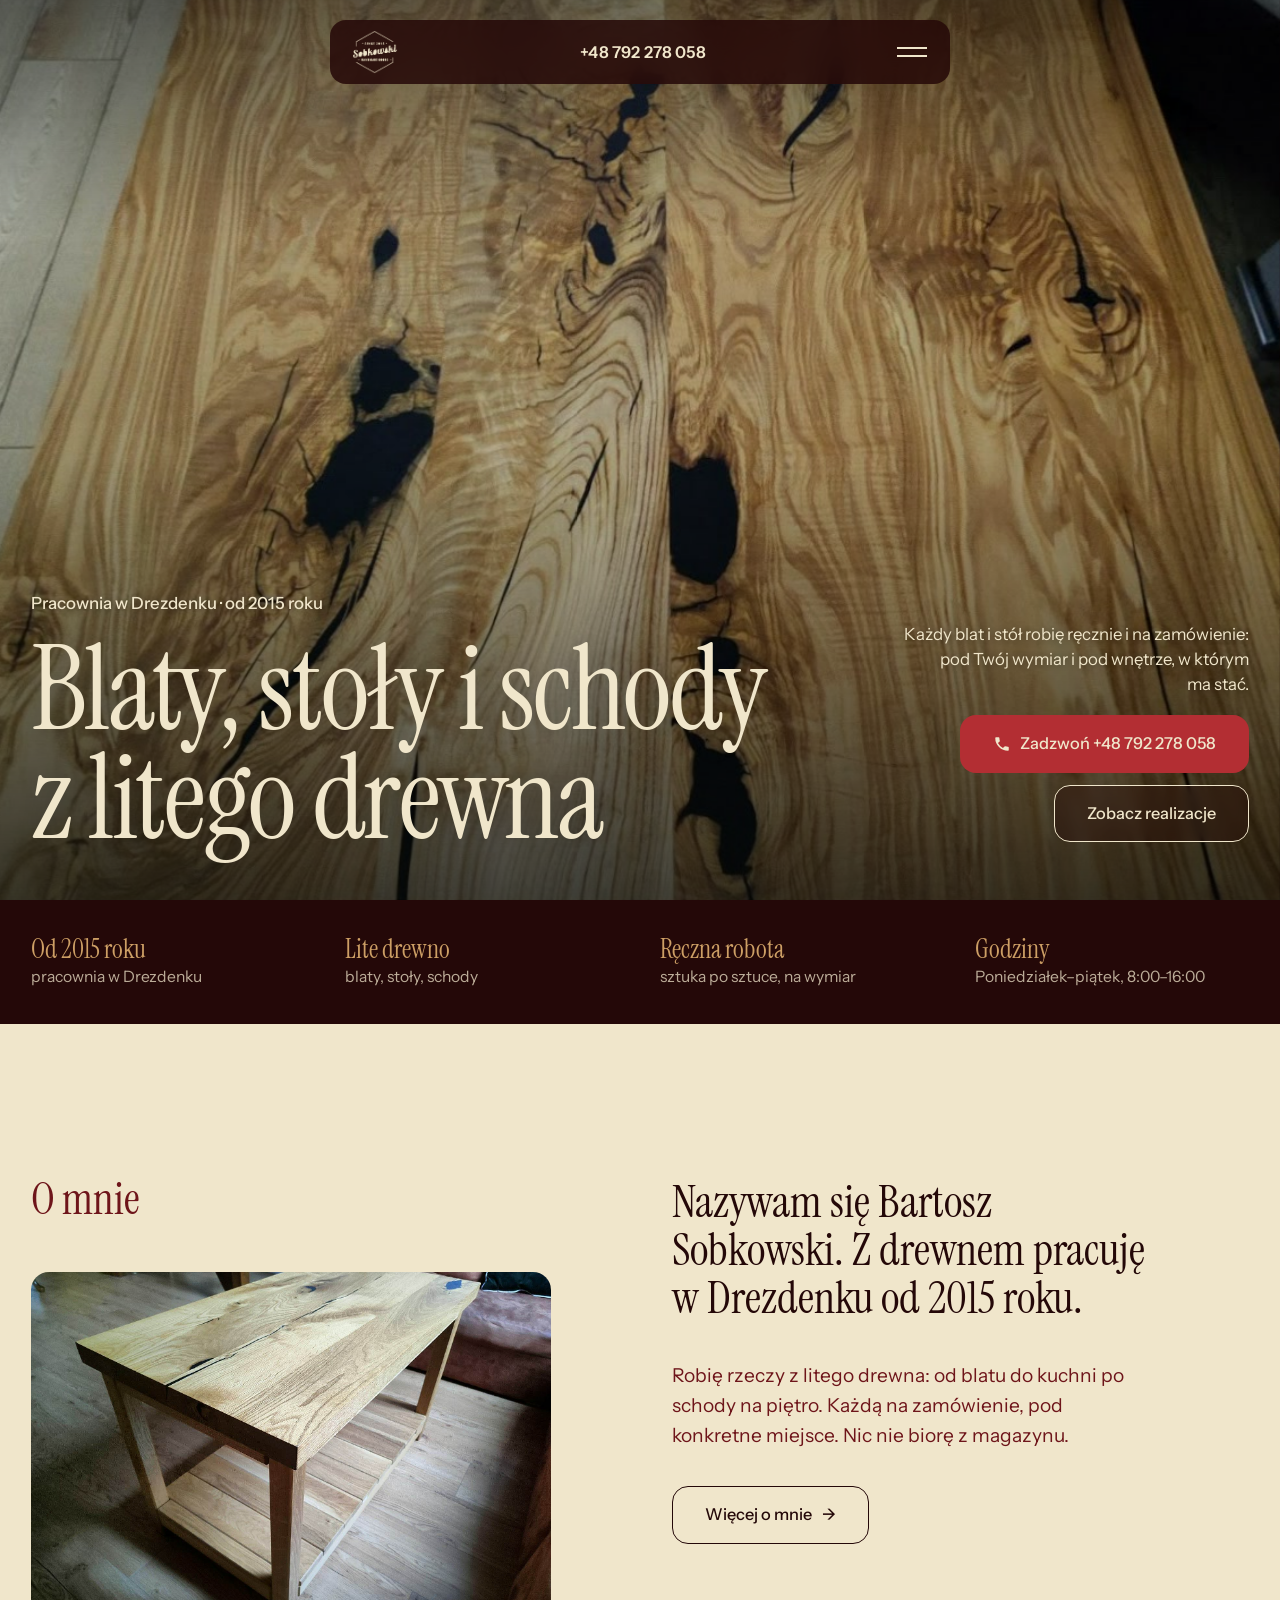
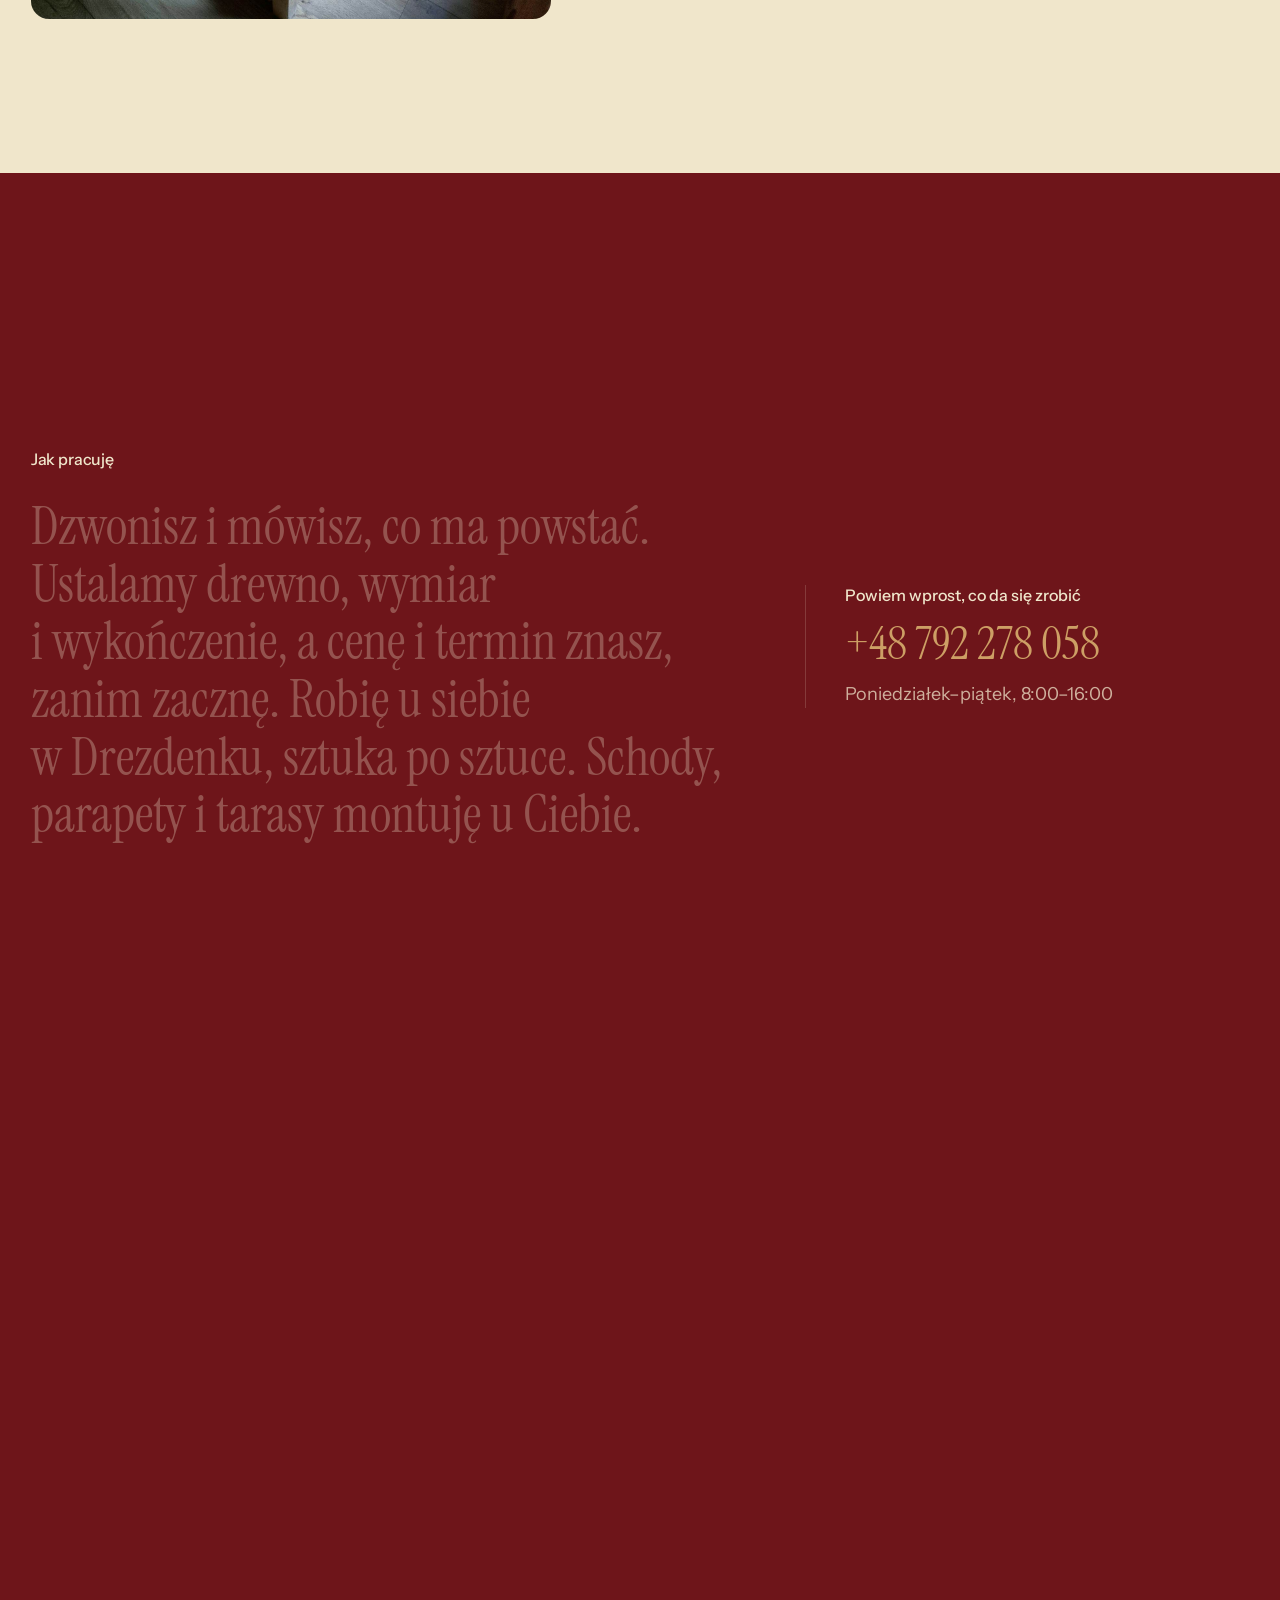
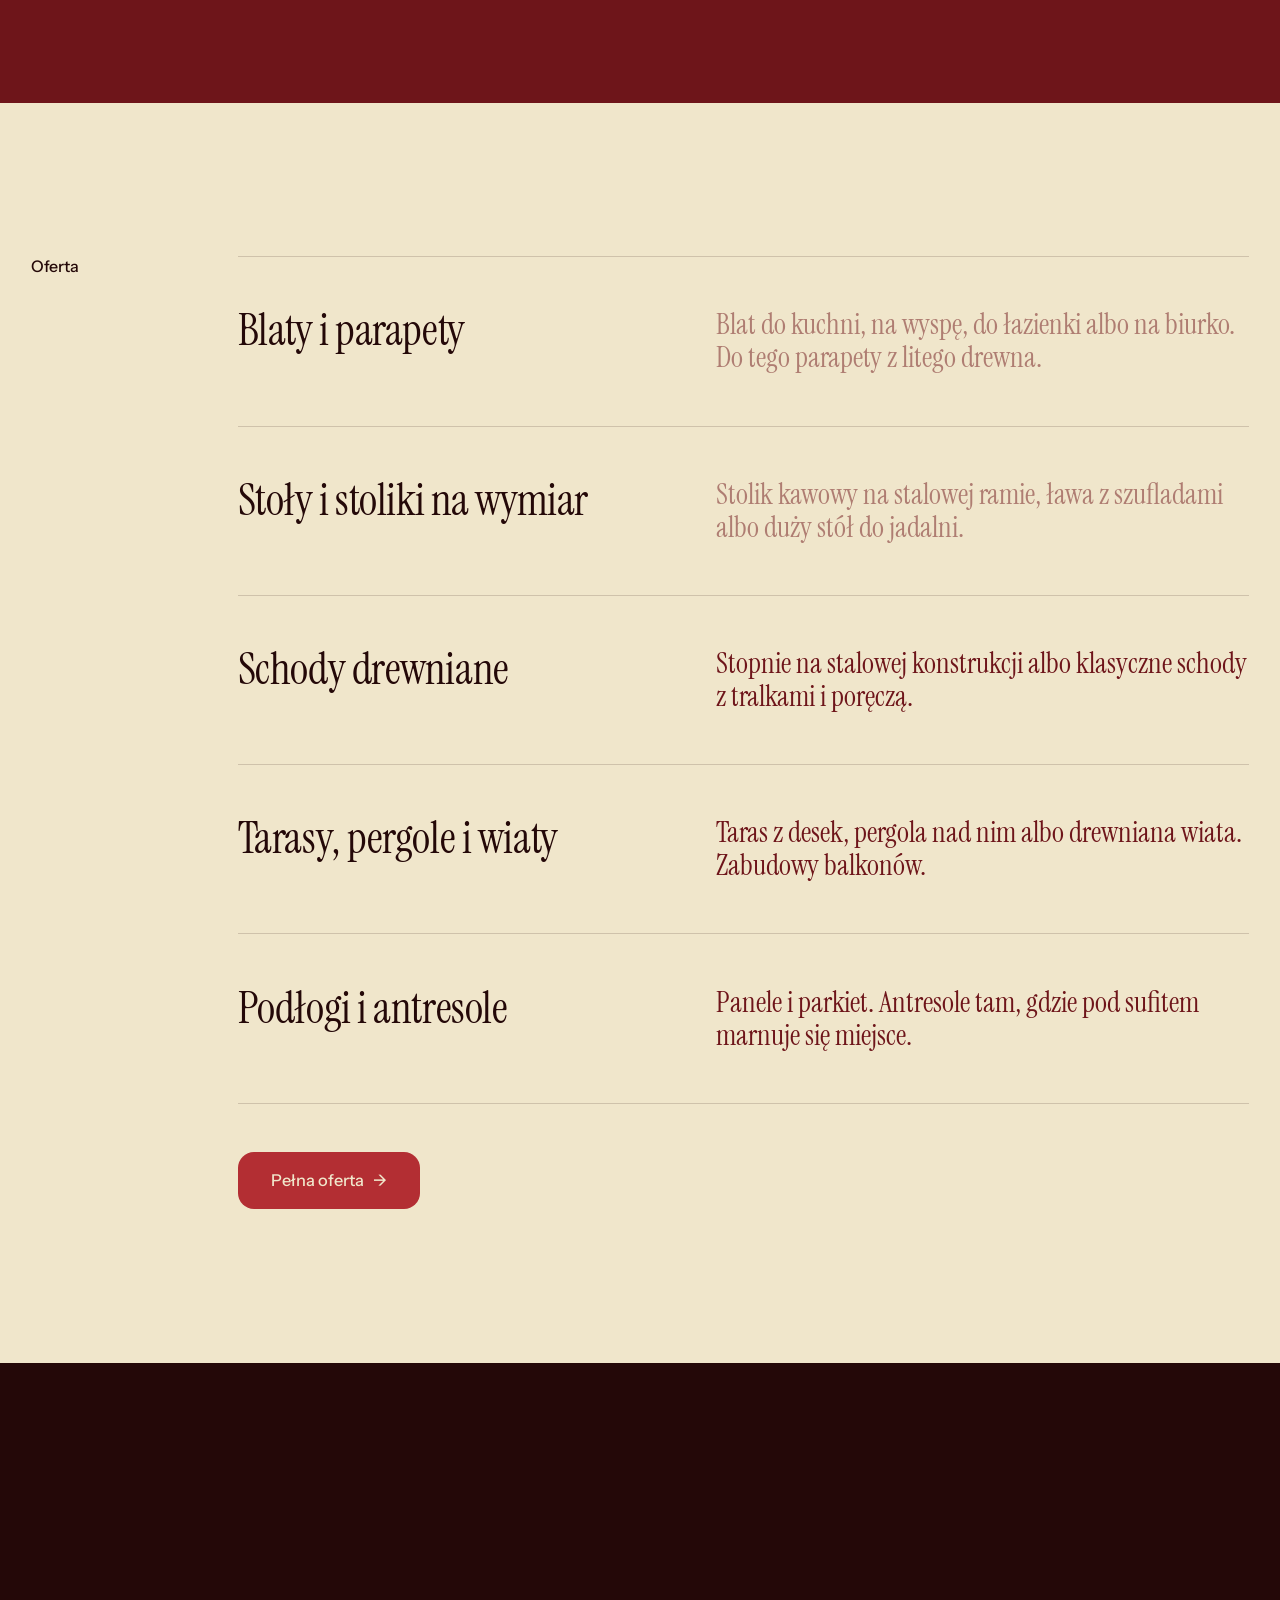
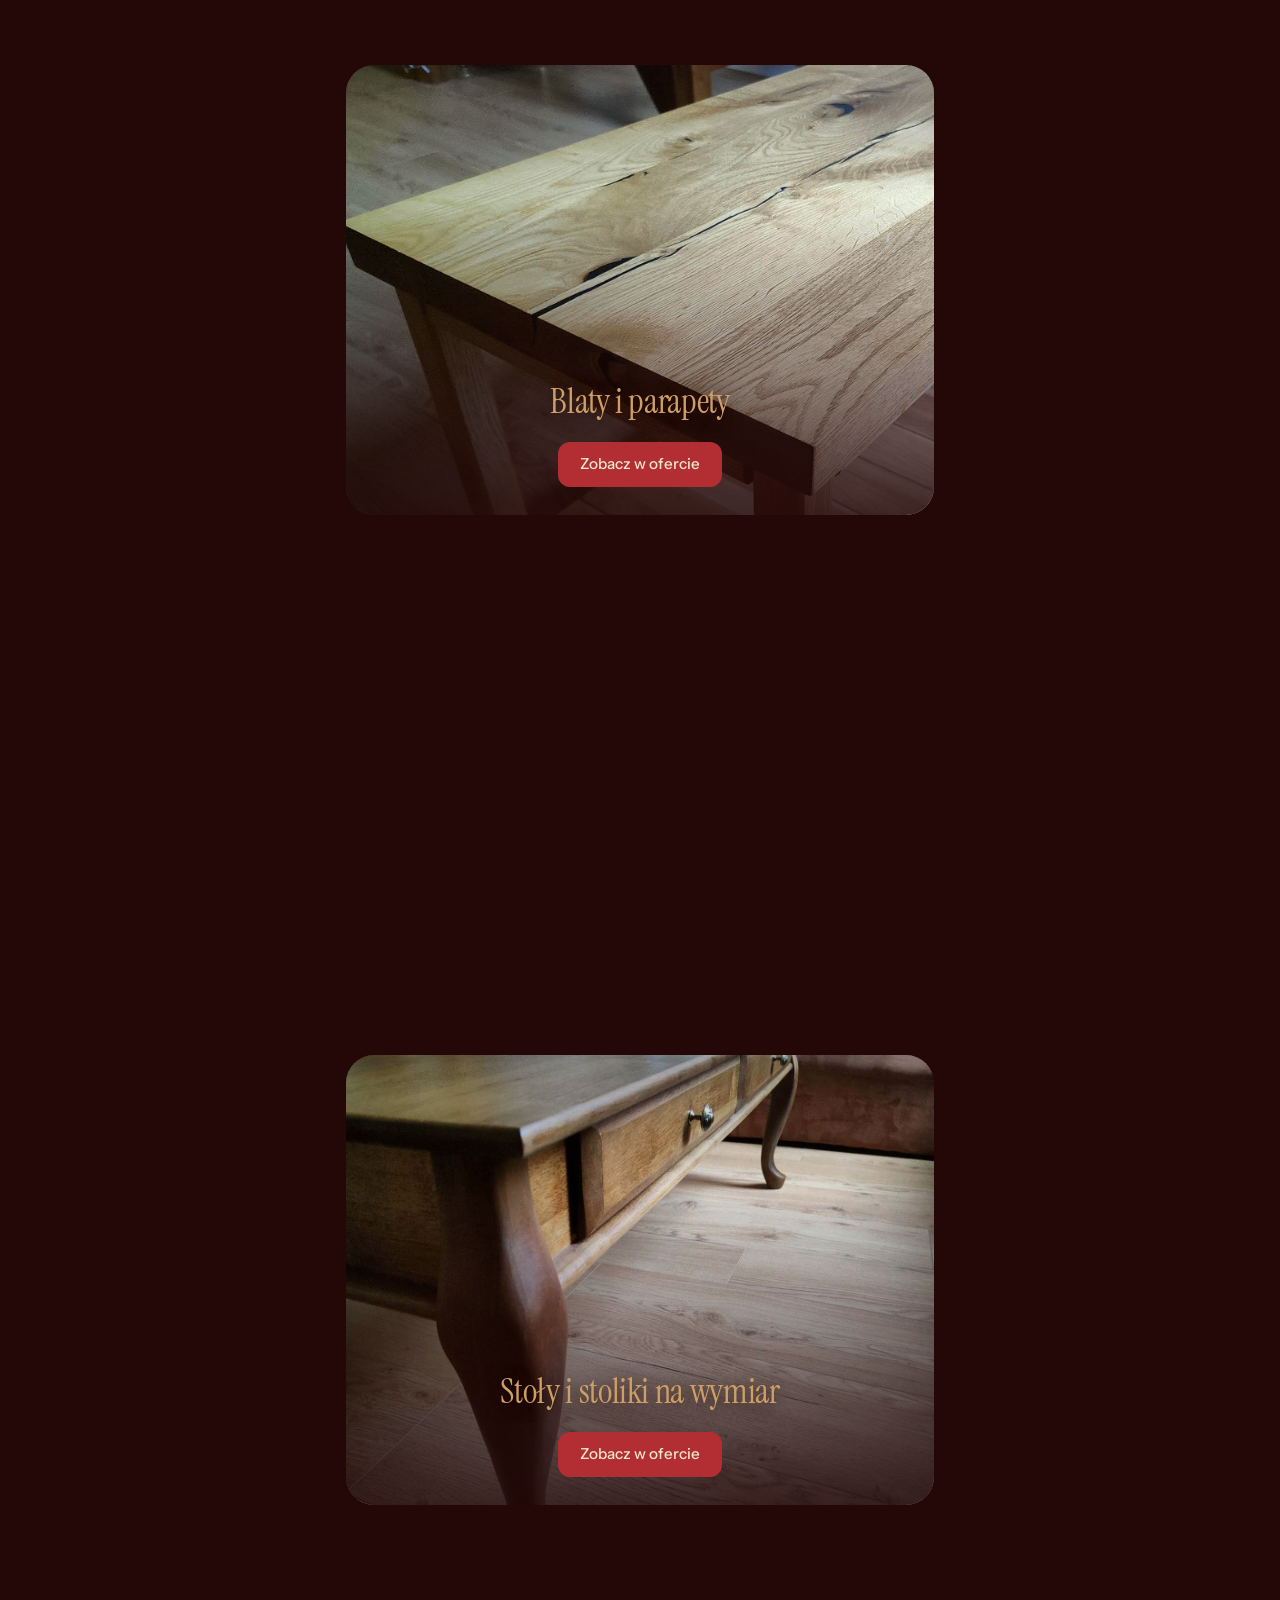
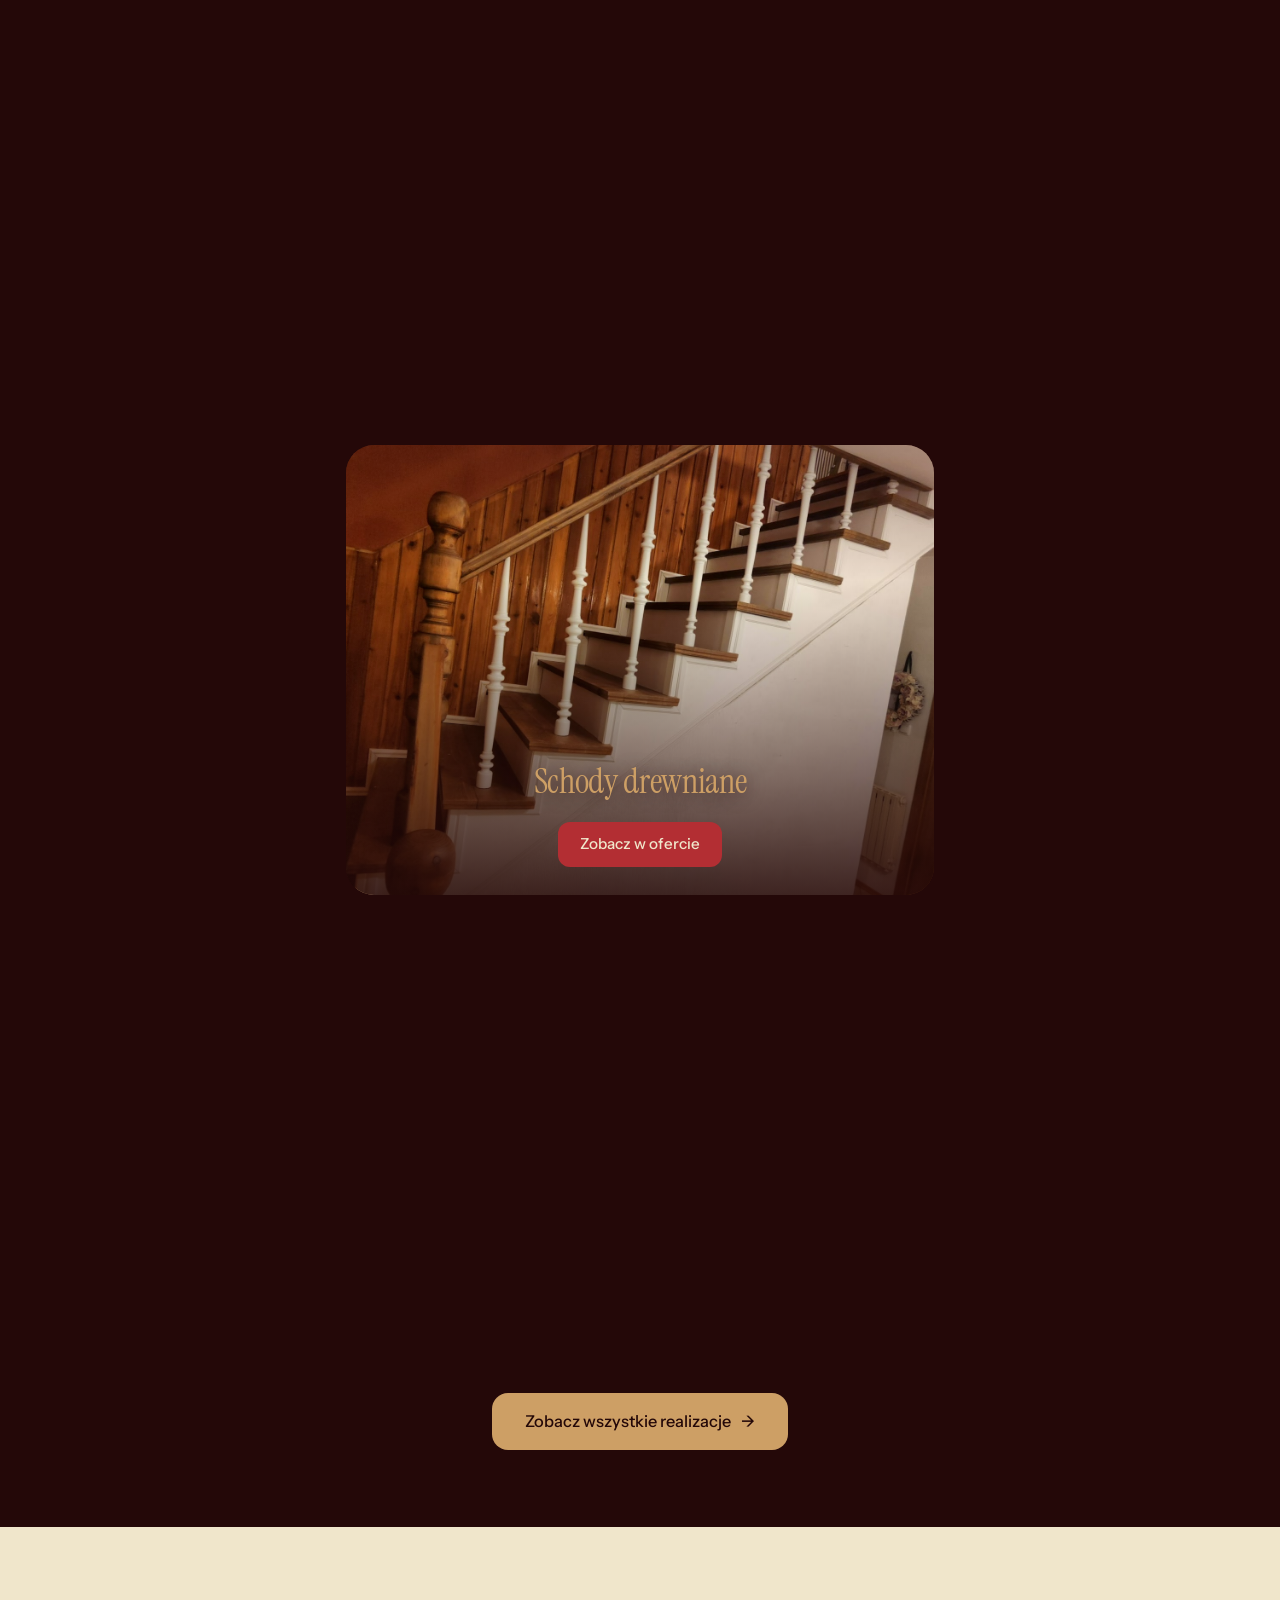
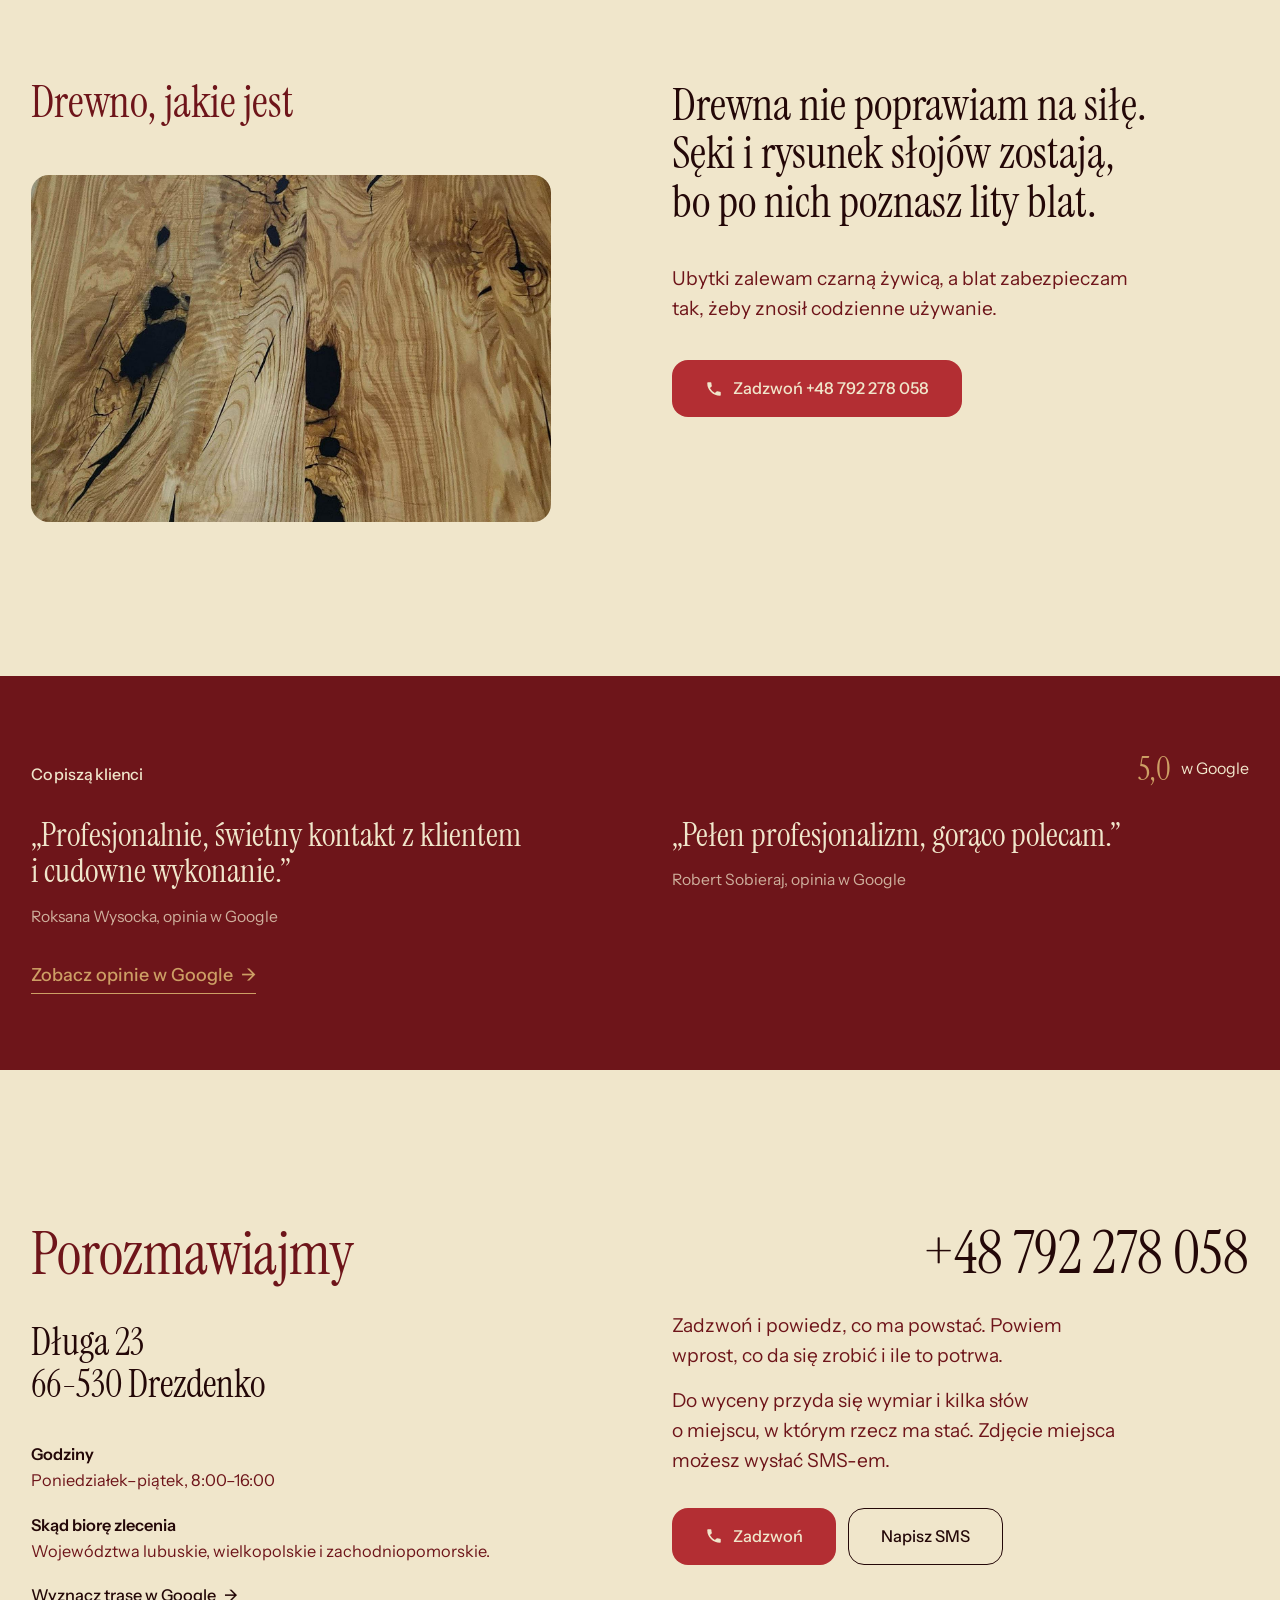
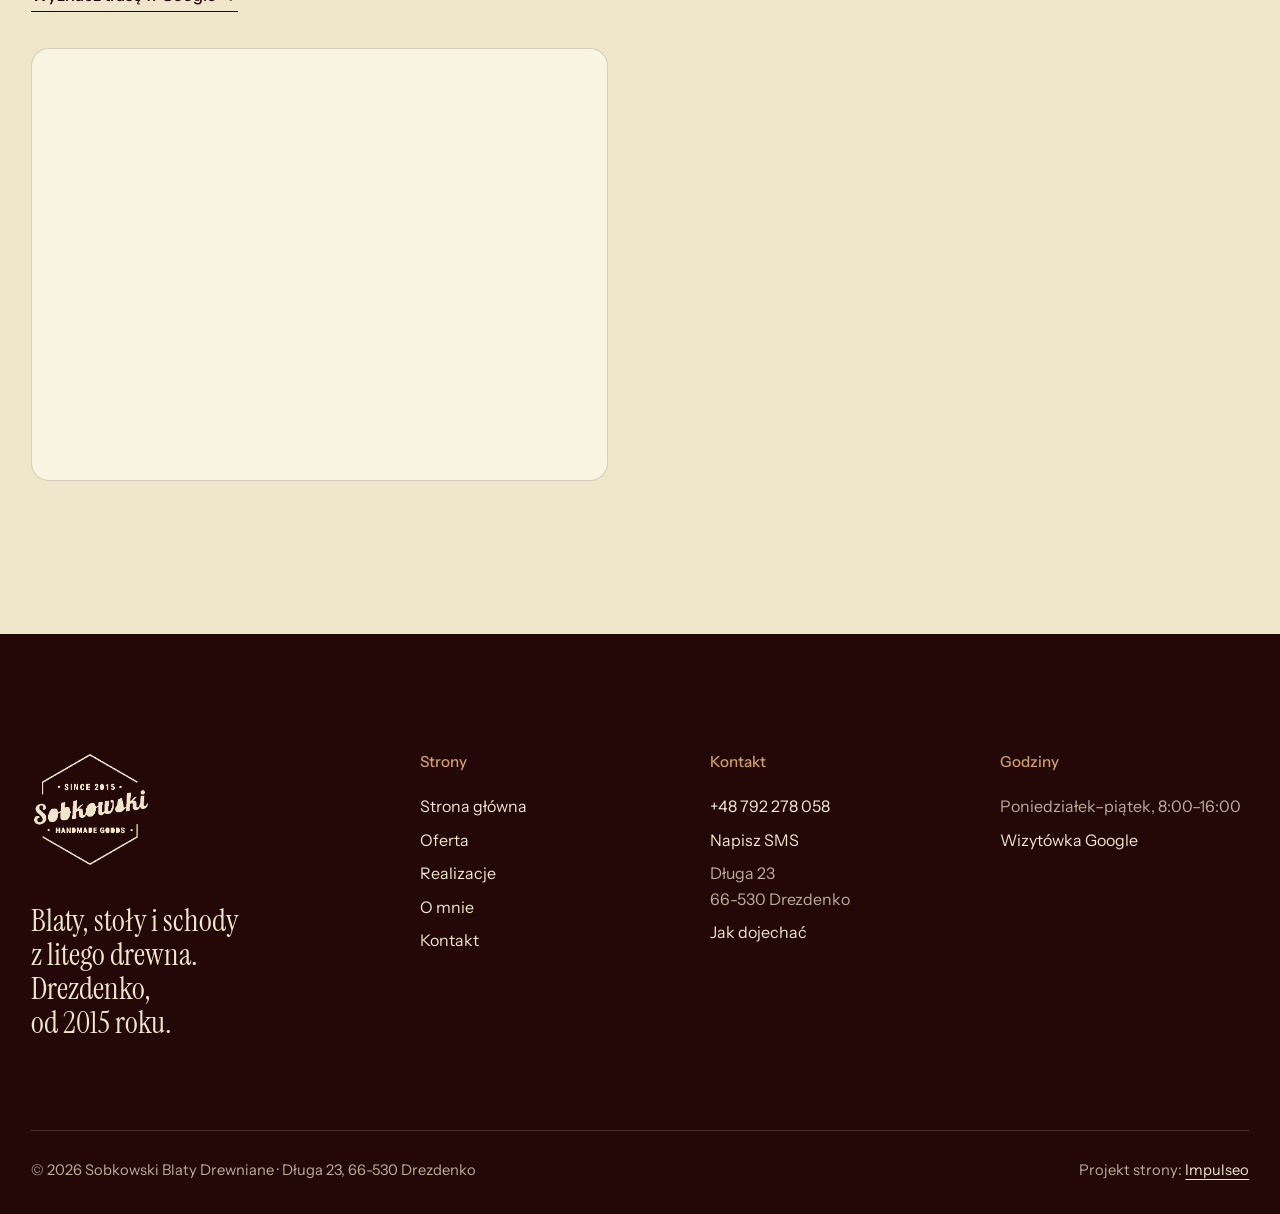
==== commit 3fbe6173: "Demo przebudowane na wzór thefitouter.com, paleta Cacao/Bordeaux/Carmine/Brass/Bone (60-30-10) Menu-" ====
--- a/index.html
+++ b/index.html
@@ -3,178 +3,219 @@
 <head>
 <meta charset="UTF-8">
 <meta name="viewport" content="width=device-width, initial-scale=1.0">
-<title>Sobkowski Blaty Drewniane - blaty, stoły i schody z litego drewna</title>
-<meta name="description" content="Blaty, stoły, parapety i schody z litego drewna, robione ręcznie w Drezdenku od 2015 roku. Na wymiar, pod Twoje wnętrze. Zadzwoń: +48 792 278 058.">
+<title>Sobkowski Blaty Drewniane · blaty, stoły i schody z litego drewna · Drezdenko</title>
+<meta name="description" content="Blaty, stoły, parapety i schody z litego drewna, robione ręcznie w Drezdenku od 2015 roku. Na wymiar, pod Twoje wnętrze. Tel. 792 278 058.">
 <link rel="canonical" href="https://impulseo-pl.github.io/blaty-drewniane/">
 <meta name="robots" content="noindex, nofollow">
+<meta name="theme-color" content="#240808">
 <meta property="og:type" content="website">
 <meta property="og:locale" content="pl_PL">
 <meta property="og:site_name" content="Sobkowski Blaty Drewniane">
-<meta property="og:title" content="Sobkowski Blaty Drewniane - blaty, stoły i schody z litego drewna">
-<meta property="og:description" content="Blaty, stoły, parapety i schody z litego drewna, robione ręcznie w Drezdenku od 2015 roku. Na wymiar, pod Twoje wnętrze. Zadzwoń: +48 792 278 058.">
+<meta property="og:title" content="Sobkowski Blaty Drewniane · blaty, stoły i schody z litego drewna · Drezdenko">
+<meta property="og:description" content="Blaty, stoły, parapety i schody z litego drewna, robione ręcznie w Drezdenku od 2015 roku. Na wymiar, pod Twoje wnętrze. Tel. 792 278 058.">
 <meta property="og:url" content="https://impulseo-pl.github.io/blaty-drewniane/">
 <meta property="og:image" content="https://impulseo-pl.github.io/blaty-drewniane/img/og.jpg">
 <meta property="og:image:width" content="1200">
 <meta property="og:image:height" content="630">
 <meta name="twitter:card" content="summary_large_image">
-<script type="application/ld+json">{"@context": "https://schema.org", "@type": "LocalBusiness", "name": "Sobkowski Blaty Drewniane", "url": "https://impulseo-pl.github.io/blaty-drewniane/", "telephone": "+48792278058", "image": "https://impulseo-pl.github.io/blaty-drewniane/img/og.jpg", "areaServed": "Drezdenko", "sameAs": ["https://maps.google.com/?cid=7619297079260685016&g_mp=Cidnb29nbGUubWFwcy5wbGFjZXMudjEuUGxhY2VzLlNlYXJjaFRleHQQAhgEIAA"]}</script>
+<link rel="icon" href="img/logo.png">
+<script type="application/ld+json">{"@context": "https://schema.org", "@type": "HomeAndConstructionBusiness", "name": "Sobkowski Blaty Drewniane", "url": "https://impulseo-pl.github.io/blaty-drewniane/", "telephone": "+48792278058", "image": "https://impulseo-pl.github.io/blaty-drewniane/img/og.jpg", "address": {"@type": "PostalAddress", "streetAddress": "Długa 23", "postalCode": "66-530", "addressLocality": "Drezdenko", "addressCountry": "PL"}, "openingHoursSpecification": [{"@type": "OpeningHoursSpecification", "dayOfWeek": ["Monday", "Tuesday", "Wednesday", "Thursday", "Friday"], "opens": "08:00", "closes": "16:00"}], "founder": {"@type": "Person", "name": "Bartosz Sobkowski"}, "foundingDate": "2015", "areaServed": ["lubuskie", "wielkopolskie", "zachodniopomorskie"], "sameAs": ["https://maps.google.com/?cid=7619297079260685016"]}</script>
+<script>document.documentElement.classList.add('js')</script>
+<link rel="preload" as="image" href="img/hero.jpg" fetchpriority="high">
 <link rel="preconnect" href="https://fonts.googleapis.com">
 <link rel="preconnect" href="https://fonts.gstatic.com" crossorigin>
-<link href="https://fonts.googleapis.com/css2?family=Lora:wght@500;600;700&family=Manrope:wght@400;500;600&display=swap" rel="stylesheet">
-<link rel="stylesheet" href="assets/styles.css?v=3c4fba2e">
+<link href="https://fonts.googleapis.com/css2?family=Instrument+Sans:wght@400..600&family=Instrument+Serif&display=swap" rel="stylesheet">
+<link rel="stylesheet" href="assets/styles.css?v=20261118a">
+<script src="assets/lenis.min.js?v=1.1.20" defer></script>
+<script src="assets/main.js?v=20261118a" defer></script>
 </head>
 <body>
-
-<header class="nav">
-  <div class="wrap nav-inner">
-    <a class="brand brand-has-logo" href="index.html"><img class="brand-logo" src="img/logo.png" alt="Sobkowski Blaty Drewniane" width="391" height="381" decoding="async"></a>
-    <nav class="nav-links">
-      <a href="index.html" class="active" aria-current="page">Strona główna</a>
+<a class="skip" href="#tresc">Przejdź do treści</a>
+<header class="pill">
+  <a class="pill-logo" href="index.html" aria-label="Sobkowski Blaty Drewniane - strona główna"><img class="mark" src="img/logo-jasne.png" width="391" height="381" alt=""></a>
+  <a class="pill-phone" href="tel:+48792278058">+48 792 278 058</a>
+  <button class="burger" type="button" aria-expanded="false" aria-controls="menu" aria-label="Otwórz menu"><i></i><i></i></button>
+</header>
+<div class="menu" id="menu" aria-hidden="true">
+  <div class="menu-grid">
+    <nav class="menu-links" aria-label="Menu główne">
+      <a href="index.html" aria-current="page">Strona główna</a>
+      <a href="oferta.html">Oferta</a>
       <a href="realizacje.html">Realizacje</a>
-      <a href="oferta.html">Oferta</a>
-      <a href="o-nas.html">O nas</a>
+      <a href="o-nas.html">O mnie</a>
       <a href="kontakt.html">Kontakt</a>
-      <a href="kontakt.html" class="btn btn-accent">Zapytaj o wycenę</a>
     </nav>
-    <button class="nav-toggle" aria-label="Menu"><span></span><span></span><span></span></button>
-  </div>
-</header>
-
-<main>
-<section class="hero-cine">
-  <img src="img/hero.jpg" fetchpriority="high" alt="Sobkowski Blaty Drewniane - Blaty, stoły i schody z litego drewna " width="1560" height="858">
+    <div class="menu-side">
+      <div><b>Telefon</b><a href="tel:+48792278058">+48 792 278 058</a></div>
+      <div><b>Pracownia</b>Długa 23, 66-530 Drezdenko</div>
+      <div><b>Godziny</b>Poniedziałek–piątek, 8:00–16:00</div>
+    </div>
+  </div>
+</div>
+<main id="tresc">
+<section class="hero">
+  <img class="hero-img" src="img/hero.jpg" width="1560" height="858" alt="Blat z&nbsp;litego drewna z&nbsp;sękami zalanymi czarną żywicą" fetchpriority="high">
+  <div class="hero-in">
+    <div>
+      <p class="hero-kicker">Pracownia w&nbsp;Drezdenku · od&nbsp;2015 roku</p>
+      <h1>Blaty, stoły i&nbsp;schody z&nbsp;litego drewna</h1>
+    </div>
+    <div class="hero-side">
+      <p>Każdy blat i&nbsp;stół robię ręcznie i&nbsp;na zamówienie: pod Twój wymiar i&nbsp;pod wnętrze, w&nbsp;którym ma stać.</p>
+      <div class="btn-row">
+        <a class="btn btn-main hero-call" href="tel:+48792278058"><svg class="ico" viewBox="0 0 24 24" fill="none" aria-hidden="true"><path d="M6.6 10.8a15.5 15.5 0 0 0 6.6 6.6l2.2-2.2a1 1 0 0 1 1-.24 11.4 11.4 0 0 0 3.6.58 1 1 0 0 1 1 1V20a1 1 0 0 1-1 1A17 17 0 0 1 3 4a1 1 0 0 1 1-1h3.5a1 1 0 0 1 1 1c0 1.25.2 2.45.57 3.57a1 1 0 0 1-.25 1L6.6 10.8Z" fill="currentColor"/></svg>Zadzwoń +48 792 278 058</a>
+        <a class="btn btn-line btn-on-photo" href="realizacje.html">Zobacz realizacje</a>
+      </div>
+    </div>
+  </div>
+</section>
+
+<section class="facts cacao dark" aria-label="Najważniejsze informacje">
+  <ul class="wrap facts-list">
+    <li><b>Od 2015 roku</b>pracownia w&nbsp;Drezdenku</li>
+    <li><b>Lite drewno</b>blaty, stoły, schody</li>
+    <li><b>Ręczna robota</b>sztuka po sztuce, na wymiar</li>
+    <li><b>Godziny</b>Poniedziałek–piątek, 8:00–16:00</li>
+  </ul>
+</section>
+
+<section class="sec bone" id="o-mnie">
+  <div class="wrap about">
+    <div class="about-left up">
+      <p class="label-serif">O&nbsp;mnie</p>
+      <figure class="about-fig"><img src="img/about.jpg" width="1600" height="1200" alt="Dębowy stół z&nbsp;półką, robota z&nbsp;pracowni" loading="lazy"></figure>
+    </div>
+    <div class="about-right up">
+      <p class="statement">Nazywam się Bartosz Sobkowski. Z&nbsp;drewnem pracuję w&nbsp;Drezdenku od&nbsp;2015&nbsp;roku.</p>
+      <p class="lead">Robię rzeczy z&nbsp;litego drewna: od blatu do kuchni po schody na piętro. Każdą na zamówienie, pod konkretne miejsce. Nic nie biorę z&nbsp;magazynu.</p>
+      <div class="btn-row"><a class="btn btn-line" href="o-nas.html">Więcej o&nbsp;mnie <span aria-hidden="true">→</span></a></div>
+    </div>
+  </div>
+</section>
+
+<section class="reveal-sec bordeaux dark" aria-labelledby="jak">
+  <div class="reveal-stick">
+    <div class="reveal-main">
+      <h2 class="label" id="jak">Jak pracuję</h2>
+      <p class="reveal-text">Dzwonisz i&nbsp;mówisz, co ma powstać. Ustalamy drewno, wymiar i&nbsp;wykończenie, a&nbsp;cenę i&nbsp;termin znasz, zanim zacznę. Robię u&nbsp;siebie w&nbsp;Drezdenku, sztuka po sztuce. Schody, parapety i&nbsp;tarasy montuję u&nbsp;Ciebie.</p>
+    </div>
+    <aside class="reveal-aside">
+      <p class="label">Powiem wprost, co da się zrobić</p>
+      <a class="reveal-phone" href="tel:+48792278058">+48 792 278 058</a>
+      <p>Poniedziałek–piątek, 8:00–16:00</p>
+    </aside>
+  </div>
+</section>
+
+<section class="sec bone" id="oferta">
+  <div class="wrap svc">
+    <h2 class="label">Oferta</h2>
+    <div>
+      <div class="svc-list">
+      <a class="svc-row" href="oferta.html#blaty"><h3>Blaty i&nbsp;parapety</h3><p>Blat do kuchni, na wyspę, do łazienki albo na biurko. Do tego parapety z&nbsp;litego drewna.</p></a>
+      <a class="svc-row" href="oferta.html#stoly"><h3>Stoły i&nbsp;stoliki na wymiar</h3><p>Stolik kawowy na stalowej ramie, ława z&nbsp;szufladami albo duży stół do jadalni.</p></a>
+      <a class="svc-row" href="oferta.html#schody"><h3>Schody drewniane</h3><p>Stopnie na stalowej konstrukcji albo klasyczne schody z&nbsp;tralkami i&nbsp;poręczą.</p></a>
+      <a class="svc-row" href="oferta.html#tarasy"><h3>Tarasy, pergole i&nbsp;wiaty</h3><p>Taras z&nbsp;desek, pergola nad nim albo drewniana wiata. Zabudowy balkonów.</p></a>
+      <a class="svc-row" href="oferta.html#podlogi"><h3>Podłogi i&nbsp;antresole</h3><p>Panele i&nbsp;parkiet. Antresole tam, gdzie pod sufitem marnuje się miejsce.</p></a>
+      </div>
+      <div class="svc-foot"><a class="btn btn-main" href="oferta.html">Pełna oferta <span aria-hidden="true">→</span></a></div>
+    </div>
+  </div>
+</section>
+
+<section class="cards cacao dark" aria-label="Realizacje z&nbsp;pracowni">
+  <div class="card-wrap"><div class="card-stick">
+    <a class="card" href="oferta.html#blaty"><img src="img/g6.jpg" width="1530" height="1147" alt="Narożnik dębowego blatu stołu z&nbsp;pęknięciem zalanym żywicą" decoding="async"><span class="card-in"><h3>Blaty i&nbsp;parapety</h3><span class="btn btn-main btn-sm">Zobacz w&nbsp;ofercie</span></span></a>
+  </div></div>
+  <div class="card-wrap"><div class="card-stick">
+    <a class="card" href="oferta.html#stoly"><img src="img/g3.jpg" width="1350" height="1800" alt="Ława z&nbsp;szufladą na giętych nogach" loading="lazy" decoding="async"><span class="card-in"><h3>Stoły i&nbsp;stoliki na wymiar</h3><span class="btn btn-main btn-sm">Zobacz w&nbsp;ofercie</span></span></a>
+  </div></div>
+  <div class="card-wrap"><div class="card-stick">
+    <a class="card" href="oferta.html#schody"><img src="img/g1.jpg" width="1514" height="1098" alt="Drewniane schody z&nbsp;białymi tralkami i&nbsp;poręczą" loading="lazy" decoding="async"><span class="card-in"><h3>Schody drewniane</h3><span class="btn btn-main btn-sm">Zobacz w&nbsp;ofercie</span></span></a>
+  </div></div>
+  <div class="wrap cards-foot"><a class="btn btn-brass" href="realizacje.html">Zobacz wszystkie realizacje <span aria-hidden="true">→</span></a></div>
+</section>
+
+<section class="sec bone" id="drewno">
+  <div class="wrap about">
+    <div class="about-left up">
+      <p class="label-serif">Drewno, jakie jest</p>
+      <figure class="about-fig"><img src="img/g5.jpg" width="1530" height="1147" alt="Sęki i&nbsp;pęknięcia w&nbsp;blacie zalane czarną żywicą, zbliżenie" loading="lazy"></figure>
+    </div>
+    <div class="about-right up">
+      <p class="statement">Drewna nie poprawiam na siłę. Sęki i&nbsp;rysunek słojów zostają, bo po nich poznasz lity blat.</p>
+      <p class="lead">Ubytki zalewam czarną żywicą, a&nbsp;blat zabezpieczam tak, żeby znosił codzienne używanie.</p>
+      <div class="btn-row"><a class="btn btn-main" href="tel:+48792278058"><svg class="ico" viewBox="0 0 24 24" fill="none" aria-hidden="true"><path d="M6.6 10.8a15.5 15.5 0 0 0 6.6 6.6l2.2-2.2a1 1 0 0 1 1-.24 11.4 11.4 0 0 0 3.6.58 1 1 0 0 1 1 1V20a1 1 0 0 1-1 1A17 17 0 0 1 3 4a1 1 0 0 1 1-1h3.5a1 1 0 0 1 1 1c0 1.25.2 2.45.57 3.57a1 1 0 0 1-.25 1L6.6 10.8Z" fill="currentColor"/></svg>Zadzwoń +48 792 278 058</a></div>
+    </div>
+  </div>
+</section>
+
+<section class="bordeaux dark opinie-mini" id="opinie">
   <div class="wrap">
-    <div class="hero-copy">
-      <div class="brandmark bm-s"><span class="bm-line"><span>Sobkowski Blaty Drewniane</span></span></div>
-      <h1>Blaty, stoły i schody z litego drewna </h1>
-      <p class="lead">Pracownia w Drezdenku, od 2015 roku. Każdy blat i stół robię ręcznie i na zamówienie: pod Twój wymiar i pod wnętrze, w którym ma stać.</p>
-      <div class="hero-actions">
-        <a href="realizacje.html" class="btn btn-accent">Zobacz realizacje <span class="arr">→</span></a>
-        <a href="kontakt.html" class="btn btn-ghost btn-on-dark">Zapytaj o wycenę</a>
-      </div>
-      <div style="margin-top:var(--space-6);color:#fff;font-weight:600;letter-spacing:.02em;opacity:.92"><span class="g-badge"><svg class="gb-ico" viewBox="0 0 24 24" width="18" height="18" aria-hidden="true"><path fill="#4285F4" d="M22.56 12.25c0-.78-.07-1.53-.2-2.25H12v4.26h5.92c-.26 1.37-1.04 2.53-2.21 3.31v2.77h3.57c2.08-1.92 3.28-4.74 3.28-8.09z"/><path fill="#34A853" d="M12 23c2.97 0 5.46-.98 7.28-2.66l-3.57-2.77c-.98.66-2.23 1.06-3.71 1.06-2.86 0-5.29-1.93-6.16-4.53H2.18v2.84C3.99 20.53 7.7 23 12 23z"/><path fill="#FBBC05" d="M5.84 14.09c-.22-.66-.35-1.36-.35-2.09s.13-1.43.35-2.09V7.07H2.18C1.43 8.55 1 10.22 1 12s.43 3.45 1.18 4.93l2.85-2.22.81-.62z"/><path fill="#EA4335" d="M12 5.38c1.62 0 3.06.56 4.21 1.64l3.15-3.15C17.45 2.09 14.97 1 12 1 7.7 1 3.99 3.47 2.18 7.07l3.66 2.84c.87-2.6 3.3-4.53 6.16-4.53z"/></svg><b class="gb-ocena">5,0</b><svg class="gb-stars" viewBox="0 0 90 18" width="74" height="14.8" aria-hidden="true"><g fill="currentColor" opacity=".26"><path transform="translate(0,0)" d="M9 1.6l2.2 4.46 4.92.72-3.56 3.47.84 4.9L9 12.74l-4.4 2.31.84-4.9L1.88 6.68l4.92-.72L9 1.6Z"/><path transform="translate(18,0)" d="M9 1.6l2.2 4.46 4.92.72-3.56 3.47.84 4.9L9 12.74l-4.4 2.31.84-4.9L1.88 6.68l4.92-.72L9 1.6Z"/><path transform="translate(36,0)" d="M9 1.6l2.2 4.46 4.92.72-3.56 3.47.84 4.9L9 12.74l-4.4 2.31.84-4.9L1.88 6.68l4.92-.72L9 1.6Z"/><path transform="translate(54,0)" d="M9 1.6l2.2 4.46 4.92.72-3.56 3.47.84 4.9L9 12.74l-4.4 2.31.84-4.9L1.88 6.68l4.92-.72L9 1.6Z"/><path transform="translate(72,0)" d="M9 1.6l2.2 4.46 4.92.72-3.56 3.47.84 4.9L9 12.74l-4.4 2.31.84-4.9L1.88 6.68l4.92-.72L9 1.6Z"/></g><clipPath id="gs1000"><rect x="0" y="0" width="90.0" height="18"/></clipPath><g fill="#FBBC04" clip-path="url(#gs1000)"><path transform="translate(0,0)" d="M9 1.6l2.2 4.46 4.92.72-3.56 3.47.84 4.9L9 12.74l-4.4 2.31.84-4.9L1.88 6.68l4.92-.72L9 1.6Z"/><path transform="translate(18,0)" d="M9 1.6l2.2 4.46 4.92.72-3.56 3.47.84 4.9L9 12.74l-4.4 2.31.84-4.9L1.88 6.68l4.92-.72L9 1.6Z"/><path transform="translate(36,0)" d="M9 1.6l2.2 4.46 4.92.72-3.56 3.47.84 4.9L9 12.74l-4.4 2.31.84-4.9L1.88 6.68l4.92-.72L9 1.6Z"/><path transform="translate(54,0)" d="M9 1.6l2.2 4.46 4.92.72-3.56 3.47.84 4.9L9 12.74l-4.4 2.31.84-4.9L1.88 6.68l4.92-.72L9 1.6Z"/><path transform="translate(72,0)" d="M9 1.6l2.2 4.46 4.92.72-3.56 3.47.84 4.9L9 12.74l-4.4 2.31.84-4.9L1.88 6.68l4.92-.72L9 1.6Z"/></g></svg><span class="gb-txt">w Google</span></span></div>
-    </div>
-  </div>
-</section>
-<section class="strip n-5" style="padding-block:0">
+    <div class="quotes-head" style="margin-bottom:32px">
+      <h2 class="label">Co piszą klienci</h2>
+      <a class="rating" href="https://maps.google.com/?cid=7619297079260685016" target="_blank" rel="noopener"><b>5,0</b><span>w&nbsp;Google</span></a>
+    </div>
+    <div class="quotes-two">
+      <figure class="quote-mini"><blockquote>„Profesjonalnie, świetny kontakt z&nbsp;klientem i&nbsp;cudowne wykonanie.”</blockquote><figcaption>Roksana Wysocka, opinia w&nbsp;Google</figcaption></figure>
+      <figure class="quote-mini"><blockquote>„Pełen profesjonalizm, gorąco polecam.”</blockquote><figcaption>Robert Sobieraj, opinia w&nbsp;Google</figcaption></figure>
+    </div>
+    <p style="margin-top:32px"><a class="link" href="https://maps.google.com/?cid=7619297079260685016" target="_blank" rel="noopener">Zobacz opinie w&nbsp;Google <span aria-hidden="true">→</span></a></p>
+  </div>
+</section>
+
+<section class="sec bone" id="kontakt">
+  <div class="wrap contact">
+    <div class="up">
+      <h2>Porozmawiajmy</h2>
+      <p class="big-addr">Długa 23<br>66-530 Drezdenko</p>
+      <div class="contact-meta">
+        <p><b>Godziny</b>Poniedziałek–piątek, 8:00–16:00</p>
+        <p><b>Skąd biorę zlecenia</b>Województwa lubuskie, wielkopolskie i&nbsp;zachodniopomorskie.</p>
+        <p><a class="link" href="https://maps.google.com/?cid=7619297079260685016" target="_blank" rel="noopener">Wyznacz trasę w&nbsp;Google <span aria-hidden="true">→</span></a></p>
+      </div>
+      <div class="map"><iframe src="https://maps.google.com/maps?q=Sobkowski%20Blaty%20Drewniane%2C%20D%C5%82uga%2023%2C%2066-530%20Drezdenko&z=15&output=embed" title="Mapa dojazdu do pracowni, Długa 23, Drezdenko" loading="lazy" referrerpolicy="no-referrer-when-downgrade"></iframe></div>
+    </div>
+    <div class="contact-right up" id="formularz">
+      <a class="big-phone" href="tel:+48792278058">+48 792 278 058</a>
+      <p class="lead">Zadzwoń i&nbsp;powiedz, co ma powstać. Powiem wprost, co da się zrobić i&nbsp;ile to potrwa.</p>
+      <p class="lead" style="margin-top:16px">Do wyceny przyda się wymiar i&nbsp;kilka słów o&nbsp;miejscu, w&nbsp;którym rzecz ma stać. Zdjęcie miejsca możesz wysłać SMS-em.</p>
+      <div class="contact-cta">
+        <a class="btn btn-main" href="tel:+48792278058"><svg class="ico" viewBox="0 0 24 24" fill="none" aria-hidden="true"><path d="M6.6 10.8a15.5 15.5 0 0 0 6.6 6.6l2.2-2.2a1 1 0 0 1 1-.24 11.4 11.4 0 0 0 3.6.58 1 1 0 0 1 1 1V20a1 1 0 0 1-1 1A17 17 0 0 1 3 4a1 1 0 0 1 1-1h3.5a1 1 0 0 1 1 1c0 1.25.2 2.45.57 3.57a1 1 0 0 1-.25 1L6.6 10.8Z" fill="currentColor"/></svg>Zadzwoń</a>
+        <a class="btn btn-line" href="sms:+48792278058">Napisz SMS</a>
+      </div>
+    </div>
+  </div>
+</section>
+</main>
+<footer class="foot dark">
   <div class="wrap">
-    <div class="item reveal"><div class="k">Od 2015 roku</div><div class="v">pracownia w Drezdenku</div></div>
-    <div class="item reveal"><div class="k">5,0 w Google</div><div class="v">opinie klientów</div></div>
-    <div class="item reveal"><div class="k">Lite drewno</div><div class="v">blaty, stoły, schody</div></div>
-    <div class="item reveal"><div class="k">Ręczna robota</div><div class="v">sztuka po sztuce</div></div>
-    <div class="item reveal"><div class="k">Na wymiar</div><div class="v">pod Twoje wnętrze</div></div>
-  </div>
-</section>
-<section class="opinie-mini" aria-label="Opinie klientów">
-  <div class="wrap">
-    <div class="om-row">
-      <div class="om-item reveal"><blockquote>„Profesjonalnie, świetny kontakt z klientem i cudowne wykonanie”</blockquote><span class="om-autor">Roksana Wysocka</span></div>
-      <div class="om-item reveal"><blockquote>„Pełen profesjonalizm , gorąco polecam”</blockquote><span class="om-autor">robert sobieraj</span></div>
-    </div>
-  </div>
-</section>
-<section>
-  <div class="wrap split">
-    <div class="split-art reveal"><img src="img/g4.jpg" alt="Sobkowski Blaty Drewniane - realizacja" loading="lazy" width="1556" height="2086" decoding="async"></div>
-    <div class="split-copy reveal">
-      <span class="eyebrow">O mnie</span>
-      <h2>Pracownia w Drezdenku</h2>
-      <p class="muted">Robię rzeczy z litego drewna: od blatu do kuchni po schody na piętro. Każdą na zamówienie, pod konkretne miejsce.</p>
-      <p class="muted">Nic nie biorę z magazynu. Zaczynamy od rozmowy o wymiarze i o tym, jak dana rzecz ma Ci służyć.</p>
-      <a href="o-nas.html" class="btn btn-ghost">Więcej o mnie <span class="arr">→</span></a>
-    </div>
-  </div>
-</section>
-<section class="gateways-band">
-  <div class="wrap">
-    <div class="gateways">
-      <a href="oferta.html" class="gateway reveal"><img src="img/g6.jpg" alt="Blaty i parapety" loading="lazy" width="1530" height="1147" decoding="async"><span class="g-ttl">Blaty i parapety</span></a>
-      <a href="oferta.html" class="gateway reveal"><img src="img/g3.jpg" alt="Stoły i stoliki na wymiar" loading="lazy" width="1600" height="2133" decoding="async"><span class="g-ttl">Stoły i stoliki na wymiar</span></a>
-      <a href="oferta.html" class="gateway reveal"><img src="img/g2.jpg" alt="Schody drewniane" loading="lazy" width="1556" height="2086" decoding="async"><span class="g-ttl">Schody drewniane</span></a>
-    </div>
-  </div>
-</section>
-<section class="stopklatka" aria-hidden="true">
-  <div class="stk-bg" style="background-image:url(img/about.jpg)"></div>
-</section>
-<section class="opinie">
-  <div class="wrap">
-    <div class="head center reveal">
-      <span class="eyebrow">Opinie</span>
-      <h2>Co mówią klienci</h2>
-    </div>
-    <p class="op-meta reveal"><span class="g-badge"><svg class="gb-ico" viewBox="0 0 24 24" width="18" height="18" aria-hidden="true"><path fill="#4285F4" d="M22.56 12.25c0-.78-.07-1.53-.2-2.25H12v4.26h5.92c-.26 1.37-1.04 2.53-2.21 3.31v2.77h3.57c2.08-1.92 3.28-4.74 3.28-8.09z"/><path fill="#34A853" d="M12 23c2.97 0 5.46-.98 7.28-2.66l-3.57-2.77c-.98.66-2.23 1.06-3.71 1.06-2.86 0-5.29-1.93-6.16-4.53H2.18v2.84C3.99 20.53 7.7 23 12 23z"/><path fill="#FBBC05" d="M5.84 14.09c-.22-.66-.35-1.36-.35-2.09s.13-1.43.35-2.09V7.07H2.18C1.43 8.55 1 10.22 1 12s.43 3.45 1.18 4.93l2.85-2.22.81-.62z"/><path fill="#EA4335" d="M12 5.38c1.62 0 3.06.56 4.21 1.64l3.15-3.15C17.45 2.09 14.97 1 12 1 7.7 1 3.99 3.47 2.18 7.07l3.66 2.84c.87-2.6 3.3-4.53 6.16-4.53z"/></svg><b class="gb-ocena">5,0</b><svg class="gb-stars" viewBox="0 0 90 18" width="74" height="14.8" aria-hidden="true"><g fill="currentColor" opacity=".26"><path transform="translate(0,0)" d="M9 1.6l2.2 4.46 4.92.72-3.56 3.47.84 4.9L9 12.74l-4.4 2.31.84-4.9L1.88 6.68l4.92-.72L9 1.6Z"/><path transform="translate(18,0)" d="M9 1.6l2.2 4.46 4.92.72-3.56 3.47.84 4.9L9 12.74l-4.4 2.31.84-4.9L1.88 6.68l4.92-.72L9 1.6Z"/><path transform="translate(36,0)" d="M9 1.6l2.2 4.46 4.92.72-3.56 3.47.84 4.9L9 12.74l-4.4 2.31.84-4.9L1.88 6.68l4.92-.72L9 1.6Z"/><path transform="translate(54,0)" d="M9 1.6l2.2 4.46 4.92.72-3.56 3.47.84 4.9L9 12.74l-4.4 2.31.84-4.9L1.88 6.68l4.92-.72L9 1.6Z"/><path transform="translate(72,0)" d="M9 1.6l2.2 4.46 4.92.72-3.56 3.47.84 4.9L9 12.74l-4.4 2.31.84-4.9L1.88 6.68l4.92-.72L9 1.6Z"/></g><clipPath id="gs1000"><rect x="0" y="0" width="90.0" height="18"/></clipPath><g fill="#FBBC04" clip-path="url(#gs1000)"><path transform="translate(0,0)" d="M9 1.6l2.2 4.46 4.92.72-3.56 3.47.84 4.9L9 12.74l-4.4 2.31.84-4.9L1.88 6.68l4.92-.72L9 1.6Z"/><path transform="translate(18,0)" d="M9 1.6l2.2 4.46 4.92.72-3.56 3.47.84 4.9L9 12.74l-4.4 2.31.84-4.9L1.88 6.68l4.92-.72L9 1.6Z"/><path transform="translate(36,0)" d="M9 1.6l2.2 4.46 4.92.72-3.56 3.47.84 4.9L9 12.74l-4.4 2.31.84-4.9L1.88 6.68l4.92-.72L9 1.6Z"/><path transform="translate(54,0)" d="M9 1.6l2.2 4.46 4.92.72-3.56 3.47.84 4.9L9 12.74l-4.4 2.31.84-4.9L1.88 6.68l4.92-.72L9 1.6Z"/><path transform="translate(72,0)" d="M9 1.6l2.2 4.46 4.92.72-3.56 3.47.84 4.9L9 12.74l-4.4 2.31.84-4.9L1.88 6.68l4.92-.72L9 1.6Z"/></g></svg><span class="gb-txt">w Google</span></span></p>
-    <p class="op-meta reveal"><a class="op-google" href="https://maps.google.com/?cid=7619297079260685016&amp;g_mp=Cidnb29nbGUubWFwcy5wbGFjZXMudjEuUGxhY2VzLlNlYXJjaFRleHQQAhgEIAA" target="_blank" rel="noopener"><svg class="op-g-ico" viewBox="0 0 24 24" width="17" height="17" aria-hidden="true"><path fill="#4285F4" d="M22.56 12.25c0-.78-.07-1.53-.2-2.25H12v4.26h5.92c-.26 1.37-1.04 2.53-2.21 3.31v2.77h3.57c2.08-1.92 3.28-4.74 3.28-8.09z"/><path fill="#34A853" d="M12 23c2.97 0 5.46-.98 7.28-2.66l-3.57-2.77c-.98.66-2.23 1.06-3.71 1.06-2.86 0-5.29-1.93-6.16-4.53H2.18v2.84C3.99 20.53 7.7 23 12 23z"/><path fill="#FBBC05" d="M5.84 14.09c-.22-.66-.35-1.36-.35-2.09s.13-1.43.35-2.09V7.07H2.18C1.43 8.55 1 10.22 1 12s.43 3.45 1.18 4.93l2.85-2.22.81-.62z"/><path fill="#EA4335" d="M12 5.38c1.62 0 3.06.56 4.21 1.64l3.15-3.15C17.45 2.09 14.97 1 12 1 7.7 1 3.99 3.47 2.18 7.07l3.66 2.84c.87-2.6 3.3-4.53 6.16-4.53z"/></svg><span>Zobacz opinie w Google</span><span class="arr">→</span></a></p>
-    <div class="opinie-grid">
-      <figure class="op-card reveal"><span class="op-star"><svg class="ico-star" width="14" height="14" viewBox="0 0 24 24" style="vertical-align:-2px" aria-hidden="true"><path d="M12 2.8l2.85 5.8 6.4.93-4.63 4.5 1.1 6.37L12 17.4l-5.72 3 1.1-6.37-4.63-4.5 6.4-.93L12 2.8Z" fill="currentColor"/></svg><svg class="ico-star" width="14" height="14" viewBox="0 0 24 24" style="vertical-align:-2px" aria-hidden="true"><path d="M12 2.8l2.85 5.8 6.4.93-4.63 4.5 1.1 6.37L12 17.4l-5.72 3 1.1-6.37-4.63-4.5 6.4-.93L12 2.8Z" fill="currentColor"/></svg><svg class="ico-star" width="14" height="14" viewBox="0 0 24 24" style="vertical-align:-2px" aria-hidden="true"><path d="M12 2.8l2.85 5.8 6.4.93-4.63 4.5 1.1 6.37L12 17.4l-5.72 3 1.1-6.37-4.63-4.5 6.4-.93L12 2.8Z" fill="currentColor"/></svg><svg class="ico-star" width="14" height="14" viewBox="0 0 24 24" style="vertical-align:-2px" aria-hidden="true"><path d="M12 2.8l2.85 5.8 6.4.93-4.63 4.5 1.1 6.37L12 17.4l-5.72 3 1.1-6.37-4.63-4.5 6.4-.93L12 2.8Z" fill="currentColor"/></svg><svg class="ico-star" width="14" height="14" viewBox="0 0 24 24" style="vertical-align:-2px" aria-hidden="true"><path d="M12 2.8l2.85 5.8 6.4.93-4.63 4.5 1.1 6.37L12 17.4l-5.72 3 1.1-6.37-4.63-4.5 6.4-.93L12 2.8Z" fill="currentColor"/></svg></span><blockquote>Profesjonalnie, świetny kontakt z klientem i cudowne wykonanie</blockquote><span class="op-autor">Roksana Wysocka</span></figure>
-      <figure class="op-card reveal"><span class="op-star"><svg class="ico-star" width="14" height="14" viewBox="0 0 24 24" style="vertical-align:-2px" aria-hidden="true"><path d="M12 2.8l2.85 5.8 6.4.93-4.63 4.5 1.1 6.37L12 17.4l-5.72 3 1.1-6.37-4.63-4.5 6.4-.93L12 2.8Z" fill="currentColor"/></svg><svg class="ico-star" width="14" height="14" viewBox="0 0 24 24" style="vertical-align:-2px" aria-hidden="true"><path d="M12 2.8l2.85 5.8 6.4.93-4.63 4.5 1.1 6.37L12 17.4l-5.72 3 1.1-6.37-4.63-4.5 6.4-.93L12 2.8Z" fill="currentColor"/></svg><svg class="ico-star" width="14" height="14" viewBox="0 0 24 24" style="vertical-align:-2px" aria-hidden="true"><path d="M12 2.8l2.85 5.8 6.4.93-4.63 4.5 1.1 6.37L12 17.4l-5.72 3 1.1-6.37-4.63-4.5 6.4-.93L12 2.8Z" fill="currentColor"/></svg><svg class="ico-star" width="14" height="14" viewBox="0 0 24 24" style="vertical-align:-2px" aria-hidden="true"><path d="M12 2.8l2.85 5.8 6.4.93-4.63 4.5 1.1 6.37L12 17.4l-5.72 3 1.1-6.37-4.63-4.5 6.4-.93L12 2.8Z" fill="currentColor"/></svg><svg class="ico-star" width="14" height="14" viewBox="0 0 24 24" style="vertical-align:-2px" aria-hidden="true"><path d="M12 2.8l2.85 5.8 6.4.93-4.63 4.5 1.1 6.37L12 17.4l-5.72 3 1.1-6.37-4.63-4.5 6.4-.93L12 2.8Z" fill="currentColor"/></svg></span><blockquote>Pełen profesjonalizm , gorąco polecam</blockquote><span class="op-autor">robert sobieraj</span></figure>
-    </div>
-  </div>
-</section>
-<section>
-  <div class="wrap">
-    <div class="head reveal">
-      <span class="eyebrow">Realizacje</span>
-      <h2>Z mojej pracowni</h2>
-      <p>Stoły, schody i drobne rzeczy z drewna, które zrobiłem. Żadnych wizualizacji z katalogu.</p>
-    </div>
-    <div class="gallery">
-      <div class="tile t-two3 reveal"><img src="img/g1.jpg" alt="Sobkowski Blaty Drewniane" loading="lazy" width="1514" height="1098" decoding="async"></div>
-      <div class="tile t-third reveal"><img src="img/g5.jpg" alt="Sobkowski Blaty Drewniane" loading="lazy" width="1530" height="1147" decoding="async"></div>
-      <div class="tile t-third reveal"><img src="img/g7.jpg" alt="Sobkowski Blaty Drewniane" loading="lazy" width="1360" height="1020" decoding="async"></div>
-    </div>
-    <div style="margin-top:var(--space-7)" class="reveal"><a href="realizacje.html" class="btn btn-accent">Pełna galeria <span class="arr">→</span></a></div>
-  </div>
-</section>
-<section class="cta">
-  <div class="wrap">
-    <div class="reveal">
-      <span class="eyebrow">Współpraca</span>
-      <h2>Zacznijmy od krótkiej rozmowy.</h2>
-      <p>Zadzwoń i powiedz, co ma powstać. Powiem wprost, co da się zrobić i ile to potrwa.</p>
-    </div>
-    <div class="cta-actions reveal">
-      <a href="kontakt.html" class="btn btn-light">Zapytaj o wycenę <span class="arr">→</span></a>
-      <a href="tel:+48792278058" class="btn btn-ghost btn-ghost-cta">+48 792 278 058</a>
-    </div>
-  </div>
-</section>
-</main>
-
-<footer>
-  <div class="wrap">
-    <div class="foot-grid">
-      <div class="foot-brand">
-        <div class="name">Sobkowski Blaty Drewniane</div>
-        <p>Pracownia w Drezdenku, od 2015 roku. Każdy blat i stół robię ręcznie i na zamówienie: pod Twój wymiar i pod wnętrze, w którym ma stać.</p>
-      </div>
-      <div class="foot-col">
-        <h4>Nawigacja</h4>
-        <a href="index.html">Strona główna</a>
-        <a href="realizacje.html">Realizacje</a>
-        <a href="oferta.html">Oferta</a>
-        <a href="o-nas.html">O nas</a>
-        <a href="kontakt.html">Kontakt</a>
-      </div>
-      <div class="foot-col">
-        <h4>Kontakt</h4>
-        <a href="tel:+48792278058">+48 792 278 058</a>
-        <p>Długa 23, 66-530 Drezdenko</p>
-        <a href="https://maps.google.com/?cid=7619297079260685016&g_mp=Cidnb29nbGUubWFwcy5wbGFjZXMudjEuUGxhY2VzLlNlYXJjaFRleHQQAhgEIAA" target="_blank" rel="noopener">Jak dojechać →</a>
-      <div class="foot-soc">
-        <a class="soc" href="https://maps.google.com/?cid=7619297079260685016&g_mp=Cidnb29nbGUubWFwcy5wbGFjZXMudjEuUGxhY2VzLlNlYXJjaFRleHQQAhgEIAA" target="_blank" rel="noopener" aria-label="Google - Sobkowski Blaty Drewniane"><svg viewBox="0 0 24 24" aria-hidden="true" focusable="false"><path d="M12.48 10.92v3.28h7.84c-.24 1.84-.853 3.187-1.787 4.133-1.147 1.147-2.933 2.4-6.053 2.4-4.827 0-8.6-3.893-8.6-8.72s3.773-8.72 8.6-8.72c2.6 0 4.507 1.027 5.907 2.347l2.307-2.307C18.747 1.44 16.133 0 12.48 0 5.867 0 .307 5.387.307 12s5.56 12 12.173 12c3.573 0 6.267-1.173 8.373-3.36 2.16-2.16 2.84-5.213 2.84-7.667 0-.76-.053-1.467-.173-2.053H12.48z" fill="currentColor"/></svg></a>
-      </div>
-      </div>
-    </div>
-    <div class="foot-bot">
-      <span>© 2026 Sobkowski Blaty Drewniane</span>
-      <span>Projekt strony: <a class="foot-credit" href="https://impulseo.pl" target="_blank" rel="noopener">Impulseo</a></span>
+    <div class="foot-top">
+      <div>
+        <a class="foot-logo" href="index.html" aria-label="Sobkowski Blaty Drewniane - strona główna"><img class="mark" src="img/logo-jasne.png" width="391" height="381" alt=""></a>
+        <p class="foot-claim">Blaty, stoły i&nbsp;schody z&nbsp;litego drewna. Drezdenko, od&nbsp;2015 roku.</p>
+      </div>
+      <div><h4>Strony</h4><ul><li><a href="index.html">Strona główna</a></li><li><a href="oferta.html">Oferta</a></li><li><a href="realizacje.html">Realizacje</a></li><li><a href="o-nas.html">O mnie</a></li><li><a href="kontakt.html">Kontakt</a></li></ul></div>
+      <div><h4>Kontakt</h4><ul>
+        <li><a href="tel:+48792278058">+48 792 278 058</a></li>
+        <li><a href="sms:+48792278058">Napisz SMS</a></li>
+        <li>Długa 23<br>66-530 Drezdenko</li>
+        <li><a href="https://maps.google.com/?cid=7619297079260685016" target="_blank" rel="noopener">Jak dojechać</a></li>
+      </ul></div>
+      <div><h4>Godziny</h4><ul>
+        <li>Poniedziałek–piątek, 8:00–16:00</li>
+        <li><a href="https://maps.google.com/?cid=7619297079260685016" target="_blank" rel="noopener">Wizytówka Google</a></li>
+      </ul></div>
+    </div>
+    <div class="foot-bottom">
+      <span>© 2026 Sobkowski Blaty Drewniane · Długa 23, 66-530 Drezdenko</span>
+      <span>Projekt strony: <a href="https://impulseo.pl" target="_blank" rel="noopener">Impulseo</a></span>
     </div>
   </div>
 </footer>
-<div class="sticky-reserve"><a class="sr-book" href="kontakt.html">Zapytaj o wycenę</a><a class="sr-call" href="tel:+48792278058" aria-label="Zadzwoń"><svg class="ico-tel" width="16" height="16" viewBox="0 0 24 24" fill="none" aria-hidden="true"><path d="M6.6 10.8a15.5 15.5 0 0 0 6.6 6.6l2.2-2.2a1 1 0 0 1 1-.24 11.4 11.4 0 0 0 3.6.58 1 1 0 0 1 1 1V20a1 1 0 0 1-1 1A17 17 0 0 1 3 4a1 1 0 0 1 1-1h3.5a1 1 0 0 1 1 1c0 1.25.2 2.46.58 3.6a1 1 0 0 1-.25 1l-2.23 2.2Z" fill="currentColor"/></svg></a></div>
-<div class="demo-wazne" data-do="2026-11-24" data-cykl="3" hidden><svg class="dw-ico" width="13" height="13" viewBox="0 0 24 24" fill="none" aria-hidden="true"><circle cx="12" cy="12" r="8.6" stroke="currentColor" stroke-width="1.8"/><path d="M12 7.2V12l3.3 2" stroke="currentColor" stroke-width="1.8" stroke-linecap="round"/></svg><span class="dw-txt"></span></div>
-
-<script src="assets/main.js"></script>
+<div class="callbar">
+  <a class="btn btn-main" href="tel:+48792278058"><svg class="ico" viewBox="0 0 24 24" fill="none" aria-hidden="true"><path d="M6.6 10.8a15.5 15.5 0 0 0 6.6 6.6l2.2-2.2a1 1 0 0 1 1-.24 11.4 11.4 0 0 0 3.6.58 1 1 0 0 1 1 1V20a1 1 0 0 1-1 1A17 17 0 0 1 3 4a1 1 0 0 1 1-1h3.5a1 1 0 0 1 1 1c0 1.25.2 2.45.57 3.57a1 1 0 0 1-.25 1L6.6 10.8Z" fill="currentColor"/></svg>Zadzwoń</a>
+  <a class="btn btn-line" href="sms:+48792278058">Napisz SMS</a>
+</div>
 </body>
 </html>
--- a/assets/styles.css
+++ b/assets/styles.css
@@ -1,1676 +1,377 @@
-/* ============================================================
-   STOLBASZ — premium, architektoniczny B2B fit-out
-   Jasna paleta, zero brązu. System wg premium-web-craft.
-   Projekt strony: Impulseo (impulseo.pl)
-   ============================================================ */
-
+/* Sobkowski Blaty Drewniane - pracownia stolarska, Drezdenko. Projekt strony: Impulseo, 11.2026.
+   Układ wg thefitouter.com, paleta 60-30-10: Bone (tło) / Bordeaux + Cacao (sekcje, stopka) / Carmine + Brass (przyciski).
+   Kroje: Instrument Serif + Instrument Sans. */
 :root{
-  /* PALETA — jasna, architektoniczna, chłodna */
-  --paper:#F3F1EC;          /* główne tło */
-  --paper-2:#E6E3DB;        /* sekcje alternatywne (chłodny jasny szary) */
-  --paper-3:#E6E3DB;        /* delikatne wypełnienia */
-  --ink:#23211E;            /* tekst główny — chłodny grafit */
-  --ink-soft:#43403A;       /* nagłówki drugorzędne */
-  --muted:#87837A;          /* tekst poboczny */
-  --line:rgba(35,33,30,.12);/* hairline */
-  --accent:#8A6B3C;         /* stonowany petrol-slate — jedyny akcent */
-  --accent-d:#6E5430;
-  --accent-soft:rgba(138,107,60,.10);
-  --dark:#23211E;           /* sekcje ciemne (stopka/CTA) */
-
-  /* HOVER ZDJĘĆ — JEDEN standard dla całego silnika (decyzja K. 04.08.2026, artefakt z wariantami).
-     AKTUALNE (K.+Szymon 09.08.2026, wybór z artefaktu 6 wariantów): zoom 1.05 przy 1.4s -
-     przy tak długim czasie mocniejszy kadr NIE skacze, tylko „oddycha". Poprzedni standard
-     (1.02 / .55s z 04.08) odbierany jako dynamiczny i szybki.
-     Spoczynek lekko przygaszony, ale TYLKO tam, gdzie jest mysz (@media hover:hover) —
-     na telefonie zdjęcia zostają w pełnej jasności. */
-  --img-zoom:1.05;                   /* K.+Szymon 09.08: wariant F z artefaktu porównawczego */
-  --img-rest:brightness(.95) saturate(.99);
-  --img-hot:brightness(1.06) saturate(1.05);
-  --img-dur:1.4s;                    /* K.+Szymon 09.08 (wariant F): powoli = elegancko */
-  --img-ease:cubic-bezier(.16,.84,.44,1);  /* miękki ogon, efekt „oddychania" */
-
-  /* ODSTĘPY — skala 4/8 */
-  --space-1:4px; --space-2:8px; --space-3:12px; --space-4:16px; --space-5:24px;
-  --space-6:32px; --space-7:48px; --space-8:64px; --space-9:96px; --space-10:128px;
-
-  /* TYPOGRAFIA — fluid clamp() (skala podbita 16.07.2026: większe, czytelniejsze litery — uwaga Adama) */
-  --text-sm:clamp(.9rem,.87rem + .12vw,1rem);
-  --text-base:clamp(1.08rem,1.04rem + .18vw,1.2rem);
-  --text-lg:clamp(1.24rem,1.15rem + .34vw,1.44rem);
-  --text-h3:clamp(1.34rem,1.22rem + .55vw,1.66rem);
-  --text-h2:clamp(2.1rem,1.66rem + 2.1vw,3.1rem);
-  --text-h1:clamp(2.9rem,2.1rem + 4vw,5.1rem);
-
-  /* PROMIENIE — architektoniczne, raczej ostre */
-  --r-sm:3px; --r-md:6px; --r-lg:10px;
-
-  /* RUCH */
-  --ease:cubic-bezier(.25,.46,.45,.94); --dur:.24s;
-
-  /* CIENIE — miękkie, warstwowe */
-  --sh-sm:0 1px 2px rgba(16,24,32,.04), 0 2px 8px rgba(16,24,32,.05);
-  --sh-md:0 2px 6px rgba(16,24,32,.05), 0 12px 28px -8px rgba(16,24,32,.12);
-  --sh-lg:0 6px 14px rgba(16,24,32,.07), 0 26px 56px -18px rgba(16,24,32,.22);
-
-  --hairline:1px solid var(--line);
-
-  --font-display:'Lora',serif;
-  --font-body:'Manrope',sans-serif;
-}
-
-*{box-sizing:border-box;margin:0;padding:0}
-html{scroll-behavior:smooth}
-body{
-  font-family:var(--font-body);
-  font-size:var(--text-base);
-  line-height:1.65;
-  color:var(--ink);
-  background:var(--paper);
-  -webkit-font-smoothing:antialiased;
-  text-rendering:optimizeLegibility;
-}
-img{max-width:100%;height:auto;display:block}  /* height:auto = width/height z atrybutów trzyma proporcje (TOP#12) */
-a{color:inherit;text-decoration:none}
-
-.wrap{width:min(92%,1180px);margin-inline:auto}
-section{padding-block:clamp(52px,6.5vw,96px)}
-
-h1,h2,h3{font-family:var(--font-display);font-weight:700;line-height:1.08;letter-spacing:-.02em;color:var(--ink)}
-h1{font-size:var(--text-h1);letter-spacing:-.035em}
-h2{font-size:var(--text-h2);letter-spacing:-.025em}
-h3{font-size:var(--text-h3)}
-/* MIARA — długość wiersza. WCAG 2.2 SC 1.4.8: max 80 znaków; Butterick: 45–90.
-   68ch daje realnie 72–78 znaków polskiego tekstu, czyli z zapasem pod granicą.
-   Wcześniej limit miał TYLKO <p> — <li>, <blockquote> i <dd> nie miały żadnego,
-   i to jedyny powód, dla którego 23 bloki na dwóch oddanych stronach jadą po
-   83–106 znaków w wierszu (pomiar 07.08.2026, bramka `miara`).
-   ⚠️ Listy i definicje ograniczamy TYLKO bez klasy: `ul`/`ol` z klasą to u nas
-   układ (siatki kafli, menu), a nie tekst ciągły — tam miarę wyznacza układ. */
-/* 60ch, nie 68ch (K. 10.08): po zmianie fontów na węższe kroje (DM Sans i spółka)
-   w 68ch mieściło się ~90 znaków - bramka pikselowa słusznie zgłaszała przekroczenie
-   granicy 80. Pomiar na żywej przeglądarce: 60ch = 90 znaków, 53ch = ~78 znaków, czyli normę WCAG 1.4.8. */
-:root{ --miara:53ch }
-p{max-width:min(100%,var(--miara))}
-blockquote,
-ul:not([class])>li, ol:not([class])>li,
-dl:not([class])>dd{max-width:min(100%,var(--miara))}
-
-/* ⚠️ Świadomie BEZ wyjątku `.tile p,.card p,.svc p{max-width:none}`, choć nasuwa się sam:
-   te akapity BYŁY już ograniczone (stare `p{max-width:65ch}`), więc „wyjątek" nie odblokowałby
-   niczego nowego — tylko ROZLUŹNIŁ stan sprzed zmiany na wszystkich demach naraz.
-   `figcaption` żadna z reguł wyżej nie dotyczy, więc też nie potrzebuje zwolnienia. */
-
-/* ŁAMANIE. `balance` wyrównuje długości wierszy w nagłówku, `pretty` pilnuje ostatniego
-   wiersza akapitu, żeby nie został w nim jeden wyraz. Obsługiwane od Chrome 117 /
-   Safari 17.5; starsze przeglądarki po prostu ignorują tę własność.
-   `text-wrap:pretty` nie występowało dotąd ANI RAZ w silniku ani w repo klientów. */
-h1,h2,h3,.lead,.lede{text-wrap:balance}
-p,li,blockquote,dd{text-wrap:pretty}
-
-.eyebrow{
-  font-family:var(--font-body);
-  font-size:var(--text-sm);
-  font-weight:600;
-  letter-spacing:.18em;
-  text-transform:uppercase;
-  color:var(--accent);
-  display:inline-flex;align-items:center;gap:var(--space-3);
-}
-/* flex:none + margin-top = kreska trzyma się PIERWSZEJ linii. Wcześniej align-items:center
-   centrowało ją względem całego bloku i przy zawinięciu (długi kicker typu
-   „…WNĘTRZ · LESZNO · OD 2019") druga linia lądowała z brzydkim wcięciem. */
-.eyebrow{align-items:flex-start}
-.eyebrow>*,.eyebrow{text-wrap:balance}   /* dlugi kicker lamal sie na sierote typu samo „2019" w drugiej linii */
-.eyebrow::before{content:"";width:28px;height:1px;background:var(--accent);display:inline-block;flex:none;margin-top:.62em}
-
-.muted{color:var(--muted)}
-.lead{font-size:var(--text-lg);line-height:1.55;color:var(--ink-soft);max-width:50ch}
-
-/* ---------- BUTTONS ---------- */
-.btn{
-  display:inline-flex;align-items:center;gap:var(--space-2);
-  font-weight:600;font-size:var(--text-sm);letter-spacing:.02em;
-  padding:var(--space-4) var(--space-6);
-  border-radius:var(--r-sm);
-  transition:transform var(--dur) var(--ease),box-shadow var(--dur) var(--ease),background var(--dur) var(--ease);
-  cursor:pointer;border:1px solid transparent;
-}
-.btn-accent{background:var(--accent);color:#fff;box-shadow:var(--sh-sm)}
-.btn-accent:hover{background:var(--accent-d);transform:translateY(-2px);box-shadow:var(--sh-md)}
-.btn-accent:active{transform:translateY(0);box-shadow:var(--sh-sm)}
-.btn-ghost{background:transparent;color:var(--ink);border-color:var(--line)}
-.btn-ghost:hover{border-color:var(--accent);color:var(--accent);transform:translateY(-2px)}
-.btn-light{background:#fff;color:var(--ink);box-shadow:var(--sh-sm)}
-.btn-light:hover{transform:translateY(-2px);box-shadow:var(--sh-md)}
-.btn .arr{transition:transform var(--dur) var(--ease)}
-.btn:hover .arr{transform:translateX(4px)}
-
-/* ---------- NAV ---------- */
-.nav{
-  position:sticky;top:0;z-index:50;
-  background:color-mix(in srgb,var(--paper) 88%,transparent);
-  backdrop-filter:saturate(140%) blur(10px);
-  border-bottom:var(--hairline);
-}
-.nav-inner{display:flex;align-items:center;justify-content:space-between;gap:var(--space-5);height:72px}
-/* ANTY-NACHODZENIE (K. 05.08.2026): długa nazwa firmy + przycisk z pełnym numerem nie mieściły się w pasku
-   i flex ściskał linki PONIŻEJ ich treści - "Kontakt" wchodził na ramkę "Zadzwoń +48 ...". Teraz ustępuje
-   nazwa marki (skrót wielokropkiem), a menu i przycisk nigdy się nie kurczą ani nie zachodzą na siebie. */
-.brand{display:flex;flex-direction:column;line-height:1;min-width:0;flex:0 1 auto}
-.brand .name{font-family:var(--font-display);font-weight:800;font-size:1.35rem;letter-spacing:.04em;white-space:nowrap;overflow:hidden;text-overflow:ellipsis}
-.brand .sub{font-size:.62rem;letter-spacing:.34em;text-transform:uppercase;color:var(--muted);margin-top:5px;white-space:nowrap;overflow:hidden;text-overflow:ellipsis}
-.nav-links{display:flex;align-items:center;gap:var(--space-6);flex:0 0 auto}
-.nav-links a{font-size:var(--text-sm);font-weight:500;color:var(--ink-soft);position:relative;padding-block:4px;white-space:nowrap;transition:color var(--dur) var(--ease)}
-.nav-links a::after{content:"";position:absolute;left:0;bottom:0;width:0;height:1.5px;background:var(--accent);transition:width var(--dur) var(--ease)}
-.nav-links a:hover,.nav-links a.active{color:var(--ink)}
-.nav-links a:hover::after,.nav-links a.active::after{width:100%}
-.nav-links .btn{padding:var(--space-2) var(--space-5)}
-/* przyciski w nav: właściwy kolor (przebij .nav-links a) + bez podkreślenia */
-.nav-links a.btn-accent{color:#fff}
-.nav-links a.btn-ghost,.nav-links a.btn-light{color:var(--ink)}
-/* CTA w pasku: NIE podkreślenie spod linków menu, ale ten sam przelatujący błysk,
-   co na wszystkich innych przyciskach (zgłoszenie K. 13.08.2026 - „na hero jest efekt
-   światła przechodzącego przez przycisk, na navbarze go nie ma, a mają być identyczne").
-   Reguła `.nav-links a::after` jest silniejsza od `.btn::after`, więc trzeba jej
-   geometrię wyzerować i wpisać połysk z nazwy - samo `display:none` gasiło efekt. */
-.nav-links a.btn::after{
-  display:block;content:"";position:absolute;inset:0;z-index:-1;pointer-events:none;
-  width:auto;height:auto;border-radius:inherit;   /* kasuje geometrię podkreślenia (width:0;height:1.5px) */
-  background:linear-gradient(100deg,transparent 32%,rgba(255,255,255,.20) 50%,transparent 68%);
-  translate:-120% 0}
-@media (prefers-reduced-motion:no-preference){
-  .nav-links a.btn:hover::after{translate:120% 0;transition:translate .75s var(--mt-ease,cubic-bezier(.16,.84,.44,1))}
-}
-.nav-toggle{display:none;background:none;border:none;cursor:pointer;flex-direction:column;gap:5px;padding:8px}
-.nav-toggle span{width:24px;height:2px;background:var(--ink);transition:var(--dur)}
-/* Ciasny zakres MIĘDZY menu mobilnym a pełnym pulpitem: zbijamy odstępy i nazwę marki,
-   żeby wszystko zmieściło się naturalnie, zanim w ogóle dojdzie do skracania wielokropkiem. */
-@media(max-width:1280px) and (min-width:921px){
-  .nav-links{gap:var(--space-4)}
-  .nav-links .btn{padding:var(--space-2) var(--space-4)}
-  .brand .name{font-size:1.15rem}
-}
-
-/* ---------- HERO (split) ---------- */
-.hero{position:relative;overflow:hidden;border-bottom:var(--hairline)}
-.hero-grid{display:grid;grid-template-columns:1.05fr .95fr;gap:clamp(24px,4vw,60px);align-items:center;
-  padding-block:clamp(36px,4.5vw,64px)}
-.hero-copy .eyebrow{margin-bottom:var(--space-5)}
-.hero-copy h1{margin-bottom:var(--space-5)}
-.hero-copy .lead{margin-bottom:var(--space-7)}
-.hero-actions{display:flex;flex-wrap:wrap;gap:var(--space-4)}
-.hero-art{position:relative;aspect-ratio:4/3;border-radius:var(--r-lg);overflow:hidden;box-shadow:var(--sh-lg)}
-.hero-art img{width:100%;height:100%;object-fit:cover}
-.hero-art::after{content:"";position:absolute;inset:0;background:linear-gradient(180deg,transparent 55%,rgba(18,24,28,.28))}
-.hero-badge{position:absolute;left:var(--space-5);bottom:var(--space-5);z-index:2;
-  background:rgba(252,252,251,.94);backdrop-filter:blur(4px);
-  border-radius:var(--r-md);padding:var(--space-4) var(--space-5);box-shadow:var(--sh-md);max-width:78%}
-.hero-badge strong{display:block;font-family:var(--font-display);font-size:1rem;letter-spacing:-.01em}
-.hero-badge span{font-size:var(--text-sm);color:var(--muted)}
-
-/* ---------- HERO duży / kinowy (strona główna) ---------- */
-.hero-cine{position:relative;min-height:clamp(560px,82vh,840px);min-height:clamp(560px,82svh,840px);display:flex;align-items:center;overflow:hidden;border-bottom:var(--hairline)}
-.hero-cine>img{position:absolute;inset:0;width:100%;height:100%;object-fit:cover;z-index:0}
-.hero-cine::after{content:"";position:absolute;inset:0;z-index:1;
-  background:linear-gradient(95deg,rgba(13,18,23,.86) 0%,rgba(13,18,23,.64) 32%,rgba(13,18,23,.24) 62%,rgba(13,18,23,.04) 100%)}
-.hero-cine .wrap{position:relative;z-index:2;padding-block:var(--space-8)}
-.hero-cine .hero-copy{max-width:660px}
-.hero-cine .eyebrow{color:#fff;margin-bottom:var(--space-5)}
-.hero-cine .eyebrow::before{background:#fff}
-.hero-cine h1{color:#fff;margin-bottom:var(--space-5);font-size:clamp(2.9rem,2rem + 4.4vw,5.2rem);text-wrap:balance}
-.hero-cine .lead{color:rgba(255,255,255,.92);max-width:48ch;margin-bottom:var(--space-7)}
-.hero-cine .hero-actions{display:flex;flex-wrap:wrap;gap:var(--space-4)}
-/* NISKIE OKNO (laptop z dokiem i paskami przeglądarki ma ~700-780 px wysokości widoku):
-   H1 do 5.2rem + długi lead nie mieściły się i przyciski wypadały POD krawędź ekranu -
-   klient widział stronę bez ani jednego CTA. Skalujemy w dół, zamiast przycinać treść. */
-@media(min-width:821px) and (max-height:820px){
-  .hero-cine{min-height:clamp(520px,94svh,780px)}
-  .hero-cine .wrap{padding-block:var(--space-6)}
-  .hero-cine h1{font-size:clamp(2.2rem,1.5rem + 2.6vw,3.6rem);margin-bottom:var(--space-4)}
-  .hero-cine .eyebrow{margin-bottom:var(--space-4)}
-  .hero-cine .lead{margin-bottom:var(--space-5);max-width:44ch}
-}
-@media(max-width:680px){
-  .hero-cine{min-height:clamp(520px,76vh,640px);min-height:clamp(520px,76svh,640px);align-items:flex-end}
-  .hero-cine::after{background:linear-gradient(0deg,rgba(13,18,23,.9) 6%,rgba(13,18,23,.45) 55%,rgba(13,18,23,.25) 100%)}
-  .hero-cine .wrap{padding-bottom:var(--space-9)}
-  /* TELEFON (~90% oglądających): lead potrafił zająć 8 linii i zepchnąć CTA poza pierwszy ekran.
-     Zwężamy interlinię i skalę - treści nie ucinamy, bo to ona sprzedaje. */
-  .hero-cine .lead{font-size:.98rem;line-height:1.5;margin-bottom:var(--space-5)}
-  .hero-cine .eyebrow{font-size:.72rem;letter-spacing:.13em;margin-bottom:var(--space-4)}
-  .hero-cine .eyebrow::before{width:20px}
-  .hero-cine h1{margin-bottom:var(--space-4)}
-}
-
-/* full-bleed hero variant (podstrony) */
-.pagehead{position:relative;min-height:46vh;min-height:46svh;display:flex;align-items:flex-end;overflow:hidden;border-bottom:var(--hairline)}
-.pagehead img{position:absolute;inset:0;width:100%;height:100%;object-fit:cover}
-/* 10.08.2026 (decyzja K.): mocniejsze przyciemnienie + cień pod tekstem. Bramka mierzyła na
-   nagłówkach podstron 3,38-3,43:1 przy wymaganych 4,5 — jasne zdjęcie (hala, śnieg, niebo)
-   podchodziło pod biały tekst. Zdjęcia klientów są różne, więc kontrast musi dawać WARSTWA,
-   a nie szczęśliwy dobór kadru. */
-.pagehead::after{content:"";position:absolute;inset:0;background:linear-gradient(180deg,rgba(18,24,28,.40),rgba(18,24,28,.76))}
-.pagehead .wrap{position:relative;z-index:2;padding-block:var(--space-9);color:#fff}
-.pagehead h1{color:#fff;max-width:18ch;text-shadow:0 2px 16px rgba(0,0,0,.55)}
-.pagehead .eyebrow{color:#fff}
-.pagehead .eyebrow::before{background:#fff}
-.pagehead p{color:rgba(255,255,255,.92);margin-top:var(--space-4);max-width:54ch;text-shadow:0 1px 12px rgba(0,0,0,.5)}
-
-/* ---------- STRIP (pasek skrótów / liczby) ---------- */
-.strip{background:var(--dark);color:#fff}
-/* PASEK HASEŁ — standard 04.08.2026 (decyzja K.): 5 haseł w JEDNYM rzędzie, tekst WYŚRODKOWANY,
-   węższe marginesy boczne niż reszta strony (pasek ma iść szerzej), równe wysokości kolumn. */
-.strip .wrap{width:min(96%,1440px);display:grid;grid-template-columns:repeat(5,1fr);
-  gap:var(--space-5);padding-block:var(--space-7);align-items:stretch}
-.strip .item .k{font-family:var(--font-display);font-size:clamp(1.05rem,.82rem + .85vw,1.55rem);
-  font-weight:800;letter-spacing:-.02em;color:#fff;line-height:1.18;text-wrap:balance}
-.strip .item .v{font-size:var(--text-sm);color:rgba(255,255,255,.66);margin-top:var(--space-2);line-height:1.4}
-.strip .item{border-left:2px solid var(--accent);padding-inline:var(--space-4);
-  text-align:center;display:flex;flex-direction:column;justify-content:center}
-/* liczba kolumn = liczba haseł, żeby ostatnie nie zostawało samo w drugim rzędzie.
-   Klasę n-N nadaje multipage.py; domyślnie (bez klasy) pasek jest 5-kolumnowy. */
-.strip.n-2 .wrap{grid-template-columns:repeat(2,1fr)}
-.strip.n-3 .wrap{grid-template-columns:repeat(3,1fr)}
-.strip.n-4 .wrap{grid-template-columns:repeat(4,1fr);gap:var(--space-6)}
-.strip.n-4 .item .k{font-size:clamp(1.3rem,1rem + 1.1vw,2rem)}
-.strip.n-6 .wrap{grid-template-columns:repeat(6,1fr);gap:var(--space-4)}
-.strip.n-6 .item .k{font-size:clamp(.98rem,.8rem + .7vw,1.35rem)}
-/* równe łamanie: zamiast "długa linia + jedno słowo" obie linie zbliżonej długości */
-.strip .item .k{text-wrap:balance}
-
-/* ---------- SECTION HEAD ---------- */
-.head{max-width:48rem;margin-bottom:var(--space-8)}
-.head.center{margin-inline:auto;text-align:center}
-.head .eyebrow{margin-bottom:var(--space-4)}
-.head h2{margin-bottom:var(--space-4)}
-.head p{color:var(--muted);font-size:var(--text-lg);line-height:1.55}
-.head.center p{margin-inline:auto}
-
-/* ---------- INTRO SPLIT ---------- */
-.split{display:grid;grid-template-columns:.92fr 1.08fr;gap:clamp(28px,5vw,80px);align-items:center}
-.split.rev{grid-template-columns:1.08fr .92fr}
-.split.rev .split-art{order:-1}
-.split-art{position:relative;aspect-ratio:5/4;border-radius:var(--r-lg);overflow:hidden;box-shadow:var(--sh-lg)}
-.split-art img{width:100%;height:100%;object-fit:cover}
-.split-copy h2{margin-bottom:var(--space-5)}
-.split-copy p+p{margin-top:var(--space-4)}
-.split-copy .btn{margin-top:var(--space-6)}
-
-/* ---------- SERVICES (zakres) ---------- */
-.svc-grid{display:grid;grid-template-columns:repeat(auto-fit,minmax(280px,1fr));gap:var(--space-5)}
-.svc{background:#fff;border:var(--hairline);border-radius:var(--r-md);padding:var(--space-7) var(--space-6);
-  transition:transform var(--dur) var(--ease),box-shadow var(--dur) var(--ease),border-color var(--dur) var(--ease);
-  position:relative;overflow:hidden}
-.svc::before{content:"";position:absolute;left:0;top:0;width:3px;height:0;background:var(--accent);transition:height var(--dur) var(--ease)}
-.svc:hover{transform:translateY(-4px);box-shadow:var(--sh-md);border-color:transparent}
-.svc:hover::before{height:100%}
-.svc .ic{font-family:var(--font-display);font-size:.8rem;font-weight:700;letter-spacing:.12em;color:var(--accent);margin-bottom:var(--space-4)}
-.svc h3{margin-bottom:var(--space-3);font-size:1.22rem}
-.svc p{color:var(--muted);font-size:var(--text-base);line-height:1.6}
-
-/* big detailed service rows */
-.svc-row{display:grid;grid-template-columns:.8fr 1.2fr;gap:clamp(20px,4vw,60px);align-items:center;padding-block:var(--space-8)}
-.svc-row+.svc-row{border-top:var(--hairline)}
-.svc-row.rev{grid-template-columns:1.2fr .8fr}
-/* Naprzemienny układ wierszy oferty: co drugi wiersz ma zdjęcie po PRAWEJ.
-   Było `order:-1` — martwy kod, bo zdjęcie i tak jest pierwszym dzieckiem w HTML,
-   więc wszystkie wiersze wyglądały identycznie (zdjęcie zawsze z lewej), a `rev`
-   zmieniało tylko szerokość kolumn. Znalezione 29.07.2026 przy różnicowaniu kierunków
-   animacji (pomiar pozycji: art.mid 390/502 przy row.mid 756 — zawsze lewa strona). */
-.svc-row.rev .svc-row-art{order:2}
-.svc-row-art{aspect-ratio:4/3;border-radius:var(--r-md);overflow:hidden;box-shadow:var(--sh-md)}
-.svc-row-art img{width:100%;height:100%;object-fit:cover}
-.svc-row h3{font-size:1.5rem;margin-bottom:var(--space-4)}
-.svc-row .num{font-family:var(--font-display);font-size:.85rem;font-weight:700;letter-spacing:.14em;color:var(--accent);display:block;margin-bottom:var(--space-3)}
-.svc-row ul{list-style:none;margin-top:var(--space-4);display:flex;flex-direction:column;gap:var(--space-2)}
-.svc-row li{position:relative;padding-left:var(--space-5);color:var(--muted);font-size:var(--text-base)}
-.svc-row li::before{content:"";position:absolute;left:0;top:.62em;width:8px;height:1px;background:var(--accent)}
-
-/* ---------- GALLERY (realizacje) ---------- */
-.gallery{display:grid;grid-template-columns:repeat(12,1fr);gap:var(--space-4);grid-auto-rows:200px}
-/* GALERIA MASONRY — pionowe zdjęcia (portrety beauty/wellness) bez przycinania: kolumny, height auto */
-.gallery-masonry{column-count:3;column-gap:var(--space-4)}
-@media(max-width:900px){.gallery-masonry{column-count:2}}
-@media(max-width:560px){.gallery-masonry{column-count:1}}
-.gallery-masonry .m-tile{break-inside:avoid;margin:0 0 var(--space-4);padding:0;position:relative;overflow:hidden;border-radius:var(--r-md);border:1px solid var(--line)}
-.gallery-masonry .m-tile img{width:100%;height:auto;display:block}
-.gallery-masonry .m-tile .cap{position:absolute;left:0;right:0;bottom:0;padding:var(--space-4);color:#fff;background:linear-gradient(0deg,rgba(0,0,0,.55),transparent);font-size:var(--text-sm)}
-.gallery-masonry .m-tile .cap small{display:block;font-weight:400;opacity:.78;letter-spacing:.04em;text-transform:uppercase;font-size:.66rem;margin-top:3px}
-.tile{position:relative;overflow:hidden;border-radius:var(--r-md);box-shadow:var(--sh-sm);
-  transition:transform var(--dur) var(--ease),box-shadow var(--dur) var(--ease)}
-.tile img{width:100%;height:100%;object-fit:cover;
-  transition:transform var(--img-dur) var(--img-ease),filter var(--img-dur) var(--img-ease)}
-.tile:hover{box-shadow:var(--sh-md)}
-.tile .cap{position:absolute;left:0;right:0;bottom:0;padding:var(--space-5) var(--space-4) var(--space-4);
-  /* mocniejszy spad + cien pod tekstem: na JASNYCH zdjeciach klienta (biale fronty, sciany)
-     slaby gradient dawal kontrast ~1.5:1 zamiast wymaganych 3.6:1 (bramka wygladu, 10.08.2026) */
-  background:linear-gradient(transparent 10%,rgba(18,24,28,.55) 40%,rgba(18,24,28,.88) 68%,rgba(18,24,28,.99));color:#fff;
-  text-shadow:0 1px 2px rgba(0,0,0,.85),0 2px 10px rgba(0,0,0,.55);
-  font-size:var(--text-sm);font-weight:600;letter-spacing:.01em;
-  opacity:0;transform:translateY(8px);transition:var(--dur) var(--ease)}
-.tile:hover .cap{opacity:1;transform:translateY(0)}
-.tile .cap small{display:block;font-weight:400;opacity:.78;letter-spacing:.04em;text-transform:uppercase;font-size:.66rem;margin-top:3px}
-/* bento spans */
-.t-wide{grid-column:span 6}
-.t-tall{grid-column:span 6;grid-row:span 2}
-.t-std{grid-column:span 6}
-.t-third{grid-column:span 4}
-.t-two3{grid-column:span 8}
-
-/* ---------- TRUST / WIARYGODNOŚĆ ---------- */
-.trust{background:var(--paper-2)}
-.trust-grid{display:grid;grid-template-columns:repeat(auto-fit,minmax(240px,1fr));gap:var(--space-5);margin-top:var(--space-7)}
-.trust-card{background:#fff;border-radius:var(--r-md);padding:var(--space-7) var(--space-6);box-shadow:var(--sh-sm);border-top:3px solid var(--accent)}
-.trust-card .big{font-family:var(--font-display);font-size:clamp(1.8rem,1.3rem + 1.6vw,2.6rem);font-weight:800;letter-spacing:-.02em;color:var(--ink);line-height:1}
-.trust-card h3{font-size:1.12rem;margin:var(--space-3) 0 var(--space-2)}
-.trust-card p{color:var(--muted);font-size:var(--text-base);line-height:1.55}
-
-/* ---------- CTA band ---------- */
-.cta{background:var(--dark);color:#fff;position:relative;overflow:hidden}
-/* telefon w CTA: na ciemnym tle biały (domyślnie), rodziny z JASNYM tłem CTA
-   nadpisują to u siebie - wcześniej kolor siedział w stylu inline i wygrywał z rodziną. */
-.cta .btn-ghost-cta{color:#fff;border-color:rgba(255,255,255,.3)}
-.cta .wrap{display:grid;grid-template-columns:1.4fr .6fr;gap:var(--space-7);align-items:center;position:relative;z-index:2}
-.cta h2{color:#fff;max-width:20ch}
-.cta p{color:rgba(255,255,255,.74);margin-top:var(--space-4)}
-.cta-actions{display:flex;flex-direction:column;gap:var(--space-3);align-items:flex-start}
-.cta::before{content:"";position:absolute;right:-80px;top:-80px;width:360px;height:360px;border-radius:50%;
-  background:radial-gradient(circle,var(--accent-soft),transparent 70%)}
-
-/* ---------- CONTACT ---------- */
-.contact-grid{display:grid;grid-template-columns:.85fr 1.15fr;gap:clamp(28px,4vw,56px);align-items:start}
-.info-list{display:flex;flex-direction:column;gap:var(--space-2)}
-.info-row{display:flex;gap:var(--space-4);align-items:flex-start;padding-block:var(--space-4);border-bottom:var(--hairline)}
-.info-row .ic{flex:none;width:42px;height:42px;display:grid;place-items:center;border-radius:50%;
-  background:var(--accent-soft);color:var(--accent);font-size:1.05rem}
-.info-row .lbl{font-size:.72rem;letter-spacing:.14em;text-transform:uppercase;color:var(--muted)}
-.info-row .val{font-weight:600;font-size:var(--text-base);margin-top:2px}
-.info-row a.val:hover{color:var(--accent)}
-.map{border:none;border-radius:var(--r-lg);box-shadow:var(--sh-md);width:100%;height:100%;min-height:380px;filter:grayscale(.2) contrast(1.02)}
-.form{background:#fff;border:var(--hairline);border-radius:var(--r-lg);padding:clamp(24px,3vw,40px);box-shadow:var(--sh-sm)}
-.form .fld{margin-bottom:var(--space-5)}
-.form label{display:block;font-size:var(--text-sm);font-weight:600;margin-bottom:var(--space-2)}
-.form input,.form textarea{width:100%;font-family:inherit;font-size:var(--text-base);color:var(--ink);
-  padding:var(--space-4);border:var(--hairline);border-radius:var(--r-sm);background:var(--paper);transition:border-color var(--dur)}
-.form input:focus,.form textarea:focus{outline:none;border-color:var(--accent);background:#fff}
-.form textarea{resize:vertical;min-height:120px}
-.form .note{font-size:var(--text-sm);color:var(--muted);margin-top:var(--space-3)}
-
-/* ---------- FOOTER ---------- */
-footer{background:var(--dark);color:#fff;padding-block:var(--space-9) var(--space-6)}
-.foot-grid{display:grid;grid-template-columns:1.4fr 1fr 1fr;gap:var(--space-7);margin-bottom:var(--space-8)}
-.foot-brand .name{font-family:var(--font-display);font-weight:800;font-size:1.4rem;letter-spacing:.04em}
-.foot-brand p{color:rgba(255,255,255,.62);margin-top:var(--space-4);font-size:var(--text-base);max-width:38ch}
-.foot-col h4{font-size:.74rem;letter-spacing:.16em;text-transform:uppercase;color:rgba(255,255,255,.5);margin-bottom:var(--space-4)}
-.foot-col a,.foot-col p{display:block;color:rgba(255,255,255,.82);font-size:var(--text-base);margin-bottom:var(--space-3)}
-.foot-col a:hover{color:#fff}
-.foot-bot{border-top:1px solid rgba(255,255,255,.12);padding-top:var(--space-5);display:flex;justify-content:space-between;flex-wrap:wrap;gap:var(--space-3);
-  font-size:var(--text-sm);color:rgba(255,255,255,.55)}
-.foot-bot a:hover{color:#fff}
-/* Podpis w stopce = klikalny link do impulseo.pl (31.07.2026). Ma być WIDOCZNIE klikalny,
-   ale nie krzyczeć - stąd sam kolor jaśniejszy + delikatne podkreślenie na najeździe. */
-.foot-bot a.foot-credit{color:rgba(255,255,255,.78);text-decoration:none;border-bottom:1px solid rgba(255,255,255,.28)}
-.foot-bot a.foot-credit:hover{color:#fff;border-bottom-color:#fff}
-
-/* ---------- REVEAL ---------- */
-.reveal{opacity:0;transform:translateY(22px);transition:opacity .6s var(--ease),transform .6s var(--ease)}
-.reveal.in{opacity:1;transform:none}
-
-/* ---------- RESPONSIVE ---------- */
-@media(max-width:920px){
-  .hero-grid,.split,.split.rev,.svc-row,.svc-row.rev,.cta .wrap,.contact-grid,.foot-grid{grid-template-columns:1fr}
-  .split.rev .split-art,.svc-row.rev .svc-row-art{order:0}
-  .hero-art{aspect-ratio:16/10;max-height:420px}
-  .strip .wrap,.strip.n-2 .wrap,.strip.n-3 .wrap,.strip.n-4 .wrap,.strip.n-6 .wrap{grid-template-columns:repeat(2,1fr);gap:var(--space-6)}
-  .strip .item .k,.strip.n-6 .item .k{font-size:clamp(1.3rem,1.1rem + 1vw,2rem)}
-  .gallery{grid-auto-rows:180px}
-  .t-wide,.t-tall,.t-std,.t-third,.t-two3{grid-column:span 6}
-  .t-tall{grid-row:span 1}
-  .cta-actions{flex-direction:row;flex-wrap:wrap}
-  .foot-grid{gap:var(--space-6)}
-}
-@media(max-width:680px){
-  .nav-links{position:fixed;inset:72px 0 auto 0;background:var(--paper);flex-direction:column;align-items:stretch;
-    gap:0;padding:var(--space-4) 6%;border-bottom:var(--hairline);box-shadow:var(--sh-md);
-    transform:translateY(-120%);transition:transform var(--dur) var(--ease)}
-  .nav-links.open{transform:translateY(0)}
-  .nav-links a{padding-block:var(--space-4);border-bottom:var(--hairline)}
-  .nav-links .btn{margin-top:var(--space-3);justify-content:center}
-  .nav-toggle{display:flex}
-  .strip .wrap,.strip.n-2 .wrap,.strip.n-3 .wrap,.strip.n-4 .wrap,.strip.n-6 .wrap{grid-template-columns:1fr}
-  .gallery{grid-template-columns:repeat(6,1fr)}
-  .foot-grid{grid-template-columns:1fr}
-}
-@media(prefers-reduced-motion:reduce){
-  /* audyt 09.08 TOP#14: samo skrócenie duration przy animacji INFINITE = stroboskop
-     (pętla .01ms miga ekranem); iteration-count:1 gasi pętlę naprawdę. Pseudoelementy
-     też - tła hero (gastro/studio) animują ::before/img, blanket na * ich nie łapał. */
-  *,*::before,*::after{animation-duration:.01ms!important;animation-iteration-count:1!important;animation-delay:0s!important;transition:none!important}
-  .reveal{opacity:1!important;transform:none!important}
-  html{scroll-behavior:auto}
-}
-
-/* ============================================================
-   PREMIUM LAYER — destylat deep-researchu branż (anty-AI, spokój).
-   Zmienne STOLBASZ (--accent/--ink/--paper/--line/--dark). Ruch ledwo
-   zauważalny, krzywa cubic-bezier(.16,.84,.44,1); prefers-reduced-motion
-   pokryte blanketem wyżej. Karty hairline zamiast cieni = #1 sygnał „nie-AI".
-   ============================================================ */
-
-/* więcej oddechu między sekcjami (liderzy: 110-130px) */
-section{padding-block:clamp(64px,8vw,128px)}
-
-/* 1) Aksamitny reveal — dłuższa, miękka krzywa zamiast „skoku" */
-.reveal{transition:opacity .9s cubic-bezier(.16,.84,.44,1),transform .9s cubic-bezier(.16,.84,.44,1);will-change:opacity,transform}
-/* stagger TYLKO w galerii (tam pozycja = porządek dzieci) */
-.gallery .reveal:nth-child(2){transition-delay:.07s}
-.gallery .reveal:nth-child(3){transition-delay:.14s}
-.gallery .reveal:nth-child(4){transition-delay:.21s}
-.gallery .reveal:nth-child(5){transition-delay:.28s}
-.gallery .reveal:nth-child(6){transition-delay:.35s}
-
-/* 2) Hero STATYCZNY na .hero-cine — Ken Burns CAŁKIEM WYŁĄCZONY 26.06 (3. zgłoszenie Szymona).
-   GENEZA: animowanie scale na <img> hero z teksturami (cegły/framugi) re-samplinguje obraz
-   klatka po klatce → na części ekranów drobne drganie/shimmer = „heroshot się trzęsie".
-   translateY usunięto wcześniej, scale-only + will-change/GPU NIE wystarczyły do GWARANCJI gładkości.
-   Krzysztof zażądał pewności („make sure, że błąd się nie pojawi") > efekt. Zero animacji = 0% drgania.
-   Delikatny zoom zostaje TYLKO w pełnoekranowych hero gastro/studio (hg-bg/hs-bg — tło, inny
-   mechanizm, chwalone, nigdy nie zgłaszane). NIE wracać do KB na .hero-cine bez realnego testu
-   na sprzęcie klienta — to ryzyko regresji „trzęsienia”. */
-/* BEZPIECZNY "wow" na hero = jednorazowy FADE-IN (opacity), nie zoom.
-   opacity nie dotyka bitmapy → gładkie na KAŻDYM zdjęciu/ekranie/GPU, zero ryzyka migotania.
-   Geometryczny ruch (scale/translate) na .hero-cine jest ZAKAZANY (bramka pilnuje). */
-@keyframes heroFade{from{opacity:0}to{opacity:1}}
-.hero-cine>img{transform:none;animation:heroFade 1.1s ease-out both}
-
-/* 3) Akcentowy hairline pod nagłówkiem sekcji, który „rysuje się" przy wejściu */
-.head h2{position:relative;padding-bottom:18px}
-.head h2::after{content:"";position:absolute;left:0;bottom:0;height:1px;width:0;background:var(--accent);transition:width 1s cubic-bezier(.16,.84,.44,1) .15s}
-.head.center h2::after{left:50%;transform:translateX(-50%)}
-.head.reveal.in h2::after,.head.center.reveal.in h2::after{width:54px}
-
-/* 4) Karty HAIRLINE zamiast cieni/zaokrągleń (najmocniejszy anty-AI detal) */
-.svc{background:transparent;border:1px solid var(--line);border-radius:var(--r-sm);box-shadow:none}
-.svc:hover{box-shadow:none;border-color:var(--accent);transform:translateY(-3px)}
-.trust-card{background:transparent;box-shadow:none;border:1px solid var(--line);border-top:2px solid var(--accent);border-radius:var(--r-sm)}
-.tile{box-shadow:none;border-radius:var(--r-sm)}
-.tile:hover{box-shadow:none}
-
-/* 5) Sticky-nav kondensuje się po przewinięciu (sygnał dopracowania) */
-.nav{transition:box-shadow .4s ease,background .4s ease}
-.nav.is-stuck{box-shadow:0 1px 0 var(--line),0 14px 30px -24px rgba(0,0,0,.45)}
-.nav-inner{transition:height .35s var(--ease)}
-.nav.is-stuck .nav-inner{height:60px}
-
-/* 6) MANIFESTO — pełnoekranowy cytat-bohater (zastępuje generyczne „Dlaczego my") */
-.manifesto{background:var(--paper-2);text-align:center}
-.manifesto .wrap{max-width:60rem}
-.manifesto p{font-family:var(--font-display);font-style:italic;font-size:clamp(1.6rem,1rem + 2.4vw,2.8rem);line-height:1.32;color:var(--ink-soft);margin-inline:auto;max-width:26ch;position:relative;padding-top:var(--space-8)}
-.manifesto p::before{content:"";position:absolute;top:0;left:50%;transform:translateX(-50%);width:54px;height:1px;background:var(--accent)}
-.manifesto p span{color:var(--accent);font-style:italic}
-
-/* 7) GATEWAYS — 3 duże bramy-zdjęcia (zamiast paska menu usług) */
-.gateways{display:grid;grid-template-columns:repeat(3,1fr);gap:var(--space-4)}
-.gateway{position:relative;aspect-ratio:3/4;overflow:hidden;border-radius:var(--r-sm);display:block}
-.gateway img{width:100%;height:100%;object-fit:cover;
-  transition:transform var(--img-dur) var(--img-ease),filter var(--img-dur) var(--img-ease)}
-.gateway::after{content:"";position:absolute;inset:0;background:linear-gradient(180deg,transparent 38%,rgba(18,24,28,.74))}
-/* ===== HOVER ZDJĘĆ — jedno miejsce dla WSZYSTKICH kafli ze zdjęciem (K. 04.08.2026) ===== */
-@media(hover:hover){
-  .tile img,.gateway img,.m-tile img{filter:var(--img-rest)}
-  .tile:hover img,
-  .gateway:hover img,
-  .m-tile:hover img{transform:scale(var(--img-zoom));filter:var(--img-hot)}
-}
-.m-tile img{transition:transform var(--img-dur) var(--img-ease),filter var(--img-dur) var(--img-ease)}
-.gateway .g-ttl{position:absolute;left:0;right:0;bottom:0;z-index:2;padding:var(--space-6) var(--space-5);color:#fff;font-family:var(--font-display);font-size:1.45rem;letter-spacing:-.01em;line-height:1.15}
-.gateway .g-ttl small{display:block;font-family:var(--font-body);font-size:var(--text-sm);font-weight:400;opacity:.82;letter-spacing:.03em;margin-top:5px}
-@media(max-width:760px){.gateways{grid-template-columns:1fr}.gateway{aspect-ratio:16/10}}
-
-/* 8) LOGO klienta w nagłówku (gdy podane --logo) */
-/* 52px domyślnie (feedback Bartka 06.07.2026: 40px ginęło, uwaga padła 3x; ~56px sprawdzone na żywym demie anna-borowiec-makeup) */
-.brand-logo{height:64px;width:auto;max-width:300px;object-fit:contain;display:block}
-.nav.is-stuck .brand-logo{height:52px}
-@media(max-width:680px){.brand-logo{height:46px;max-width:210px}}
-
-
-/* === RWD: nagłówki na wąskich ekranach (dodane 17.07.2026 razem z fixem clamp) ===
-   Po przywróceniu działania clamp() dolna granica --text-h1 (2.9rem) rozpychała
-   dokument przy długich polskich słowach na telefonach. Tu ją zjeżdżamy. */
-@media (max-width:560px){
-  :root{
-    --text-h1:clamp(1.9rem, 1.15rem + 4.4vw, 2.7rem);
-    --text-h2:clamp(1.5rem, 1rem + 3vw, 2.1rem);
-  }
-  .hero-cine h1{font-size:clamp(1.9rem, 1.15rem + 4.4vw, 2.7rem)}
-  h1,h2{overflow-wrap:break-word}
-}
-
-/* GODZINY (godziny_grid z briefu) — dzień po lewej, godziny po prawej. Wcześniej BRAK stylu
-   powodował sklejenie "Poniedziałek-Piątek8:00-20:00" (dodane 2026-07-21). Neutralne dla dem bez grafiku. */
-.godz{display:flex;flex-direction:column;gap:2px;max-width:440px;margin-top:8px}
-.godz-row{display:flex;justify-content:space-between;align-items:baseline;gap:24px;padding:10px 0;border-bottom:1px solid var(--line)}
-.godz-row:last-child{border-bottom:0}
-.godz-row b{font-weight:600;color:var(--ink)}
-.godz-row span{color:var(--muted);white-space:nowrap}
-
-/* === FAQ (lekcja 08.08.2026) ===
-   Sekcja faq_klinika() trafia NIE tylko do rodziny „klinika" (multipage.py: także układ FACHOWCY),
-   a style leżały wyłącznie w families/klinika.css — u hydraulika/dekarza FAQ renderowało się jako
-   goła lista <details> z domyślnym trójkącikiem przeglądarki (wpadka: demo Instalatorstwo Gała).
-   Dlatego baza. Rodzina może to nadpisać na wierzchu. */
-.faq-list{max-width:48rem;margin:var(--space-8) auto 0;display:flex;flex-direction:column;gap:var(--space-3)}
-.faq-item{border:1px solid var(--line);border-radius:var(--r-md);background:var(--paper);padding:var(--space-4) var(--space-5)}
-.faq-item summary{font-family:var(--font-display);font-weight:600;color:var(--ink);cursor:pointer;list-style:none;display:flex;justify-content:space-between;gap:1rem}
-.faq-item summary::-webkit-details-marker{display:none}
-.faq-item summary::after{content:"+";color:var(--accent-d);font-weight:700;font-size:1.2rem;line-height:1}
-.faq-item[open] summary::after{content:"-"}
-.faq-item p{color:var(--ink-soft);font-size:var(--text-base);line-height:1.6;margin:var(--space-3) 0 0}
-
-/* === LICZBA OPINII PRZY SEKCJI OPINII (08.08.2026, wzorzec irismeble.pl, decyzja K.) ===
-   Trzy cytaty bez kontekstu czyta się jak „firma ma trzy opinie". Ta linijka mówi wprost,
-   ile ich jest naprawdę - dane i tak przychodzą z reconu i szły dotąd wyłącznie do hero.
-   Baza, nie rodzina: sekcja opinii renderuje się we WSZYSTKICH układach, a style opinii
-   leżą per rodzina - bez tego u części rodzin linijka byłaby gołym tekstem (ta sama pułapka
-   co z FAQ wyżej). Rodzina może nadpisać na wierzchu. */
-.op-meta{
-  text-align:center;margin:calc(var(--space-3) * -1) 0 var(--space-6);
-  color:var(--muted);font-size:var(--text-base);letter-spacing:.01em;
-}
-.op-meta .ico-star{color:var(--accent-d);margin-right:2px}
-
-/* --- licznik ważności DEMA (pomysł K. 09.08) - tylko wersje pokazowe --- */
-.demo-wazne{position:fixed;top:calc(var(--nav-h, 64px) + 14px);right:14px;z-index:95;
-  display:inline-flex;align-items:center;gap:.45em;
-  background:rgba(21,25,28,.82);color:#fff;font-size:.72rem;font-weight:600;letter-spacing:.01em;
-  padding:.42em .8em .42em .62em;border-radius:999px;backdrop-filter:saturate(140%) blur(8px);
-  border:1px solid rgba(255,255,255,.14);box-shadow:0 10px 24px -14px rgba(0,0,0,.6);
-  pointer-events:none;
-  /* NIE pokazuje się przy wejściu (K. 09.08) - wjeżdża dopiero po zejściu z hero */
-  opacity:0;transform:translateY(-10px);
-  transition:opacity .7s var(--ease),transform .7s var(--ease)}
-.demo-wazne.is-on{opacity:1;transform:none}
-.demo-wazne .dw-ico{flex:none;opacity:.85}
-.demo-wazne b{font-weight:700;font-variant-numeric:tabular-nums;color:#FFD9A3}
-.demo-wazne .dw-zeg{font-variant-numeric:tabular-nums;font-feature-settings:"tnum";
-  opacity:.72;margin-left:.15em;letter-spacing:.01em}
-.demo-wazne.is-pilne{background:rgba(150,32,28,.9);border-color:rgba(255,255,255,.2)}
-.demo-wazne .dw-pilne{color:#FFE0DE}
-@media(max-width:820px){.demo-wazne{top:auto;bottom:70px;right:10px}}
-
-/* --- pasek mini-opinii pod hero (audyt 09.08 TOP#27) - tylko przy realnych recenzjach --- */
-.opinie-mini{padding-block:0;border-bottom:var(--hairline)}
-.opinie-mini .om-row{display:grid;grid-template-columns:repeat(3,1fr);gap:var(--space-6);padding-block:var(--space-5)}
-.opinie-mini .om-item blockquote{font-size:var(--text-sm);color:var(--ink-soft);line-height:1.5;margin:0}
-.opinie-mini .om-autor{display:block;margin-top:var(--space-2);font-size:.78rem;font-weight:600;color:var(--muted);letter-spacing:.04em}
-@media(max-width:820px){.opinie-mini .om-row{grid-template-columns:1fr;gap:var(--space-4)}
-  .opinie-mini .om-item:nth-child(n+3){display:none}}
-
-/* --- AKCENT-TEKST (audyt 09.08 TOP#11/12, decyzja K.) ---------------------------
-   Kolor firmowy jest jasny, dopóki nie musi być literą. --accent zostaje żywy
-   (kreski, przyciski, pasek haseł); litera akcentowa na JASNYM tle bierze
-   --accent-text (dokleja palette_auto; domyślnie accent-d). Tylko color -
-   border/background/pseudo zostają żywe. Ciemna sekcja CTA = wyjątek. */
-:root{--accent-text:var(--accent-d)}
-.eyebrow, .svc .ic, .svc-row .num, .info-row .ic, .info-row a.val:hover,
-.manifesto p span, .faq-item summary::after, .op-meta .ico-star, .op-star,
-.fu-cta, .obszar-list li:hover, .btn-ghost:hover, .nav.nav-solid .brand .sub,
-.proces-os .pc-cur, .os-on .proces-os .proces-line > li.os-done .pno { color:var(--accent-text) }
-.cta .eyebrow { color:var(--accent) }
-
-/* --- dostępność (audyt 09.08 TOP#23, podzbiór bezpieczny) --- */
-html{scroll-padding-top:84px}                       /* kotwice nie chowają się pod sticky-nav */
-:focus-visible{outline:2px solid var(--accent-text);outline-offset:2px}  /* widoczny fokus tylko z klawiatury */
-main{display:block}
-
-/* --- kafelek „Zobacz opinie w Google" (K. 09.08) - znak marki zamiast gołego linku --- */
-.op-meta{text-align:center;max-width:none;margin-inline:auto}
-.op-google{display:inline-flex;align-items:center;gap:.6em;
-  padding:.62em 1.15em;border:1px solid var(--line);border-radius:999px;
-  background:var(--paper);color:var(--ink);font-size:var(--text-sm);font-weight:600;
-  transition:border-color var(--dur) var(--ease),box-shadow var(--dur) var(--ease),transform var(--dur) var(--ease)}
-.op-google .op-g-ico{flex:none}                        /* oficjalny 4-kolorowy znak Google */
-.op-google .arr{transition:transform var(--dur) var(--ease)}
-.op-google:hover{border-color:var(--accent);box-shadow:var(--sh-sm);transform:translateY(-1px)}
-.op-google:hover .arr{transform:translateX(3px)}
-
-/* ============================================================
-   HOVER KART I KAFLI - JEDEN STANDARD DLA WSZYSTKICH RODZIN (K. 10.08:
-   „każde demo ma wyglądać tak premium"). Wcześniej premium-hover miała tylko
-   rodzina fachowców (.fu-row), reszta rodzin renderowała karty bez reakcji.
-   Zasada ta sama: reakcja NATYCHMIAST (0s), gaśnięcie łagodne; ledwie widoczne
-   tło, kreska akcentu z lewej, strzałka rusza. Zero cieni-poduszek.
-   ⛔ Świadomie POMIJAMY kafle ze zdjęciem (.tile/.gateway/.m-tile) - tam działa
-   już zoom 1.05/1.4s i dokładanie ramek by go zabiło.
-   ============================================================ */
-.card, .svc, .gateway-txt, .menu-cat, .prod-card, .pak-card, .faq-item, .obj-tile{
-  position:relative;transition:background .22s ease-out,border-color .22s ease-out}
-.card::before, .menu-cat::before, .prod-card::before, .pak-card::before{
-  content:"";position:absolute;left:0;top:0;bottom:0;width:3px;background:var(--accent);
-  transform:scaleY(0);transform-origin:top;transition:transform .09s ease-out;border-radius:2px}
-@media(hover:hover){
-  .card:hover, .svc:hover, .menu-cat:hover, .prod-card:hover, .pak-card:hover{
-    background:color-mix(in srgb,var(--accent) 9%,transparent);
-    border-color:color-mix(in srgb,var(--accent) 45%,var(--line));
-    transition-duration:0s}
-  .card:hover::before, .menu-cat:hover::before,
-  .prod-card:hover::before, .pak-card:hover::before{transform:scaleY(1)}
-  .card:hover .arr, .svc:hover .arr, .menu-cat:hover .arr{transform:translateX(.3rem)}
-}
-.card .arr, .svc .arr, .menu-cat .arr{display:inline-block;transition:transform .1s ease-out}
-
-/* ============================================================
-   PLAKIETKA OPINII GOOGLE (K. 13.08.2026, wzór od Marcelego)
-   Jedna forma we WSZYSTKICH układach hero (hg/hk/hs/ha/hd/tb/kt) zamiast
-   gołego tekstu „★ Ocena 4,4 w Google · 7 opinii". Cudza ocena to najmocniejszy
-   dowód zaufania na stronie - ma wyglądać jak odznaka, nie jak podpis.
-   Tło i obwódka liczone z KOLORU TEKSTU, więc ta sama plakietka działa na
-   ciemnym zdjęciu (biały napis → jasna mgiełka) i na jasnej sekcji (ciemny
-   napis → delikatny szary). Zero osobnych wariantów do utrzymania.
-   ============================================================ */
-.g-badge{
-  display:inline-flex;align-items:center;gap:.62em;
-  padding:.52em 1em;border-radius:999px;
-  background:color-mix(in srgb,currentColor 8%,transparent);
-  border:1px solid color-mix(in srgb,currentColor 20%,transparent);
-  -webkit-backdrop-filter:blur(6px);backdrop-filter:blur(6px);
-  font-size:.98rem;line-height:1;font-weight:500;letter-spacing:.01em;
-  white-space:nowrap;vertical-align:middle;max-width:100%}
-.g-badge .gb-ico,.g-badge .gb-stars{flex:none}
-.g-badge .gb-ocena{font-weight:700;font-size:1.08em;letter-spacing:.01em}
-.g-badge .gb-txt{opacity:.92}
-@media(max-width:560px){
-  .g-badge{gap:.45em;padding:.45em .8em;font-size:.86rem}
-  .g-badge .gb-stars{width:62px;height:12.4px}
-  .g-badge .gb-ico{width:16px;height:16px}
-}
-
-/* === rodzina: rzemioslo === */
-/* ============================================================
-   RODZINA: RZEMIOSŁO — stolarstwo, meble na wymiar, kamieniarstwo,
-   granit, parapety, wnętrza premium (skórki: wood, stone, lux, modern).
-
-   GENEZA (05.08.2026): ta rodzina była zmapowana w multipage.py (FAMILY),
-   ale NIE MIAŁA pliku wyglądu — a silnik dokleja go tylko, jeśli istnieje.
-   Skutek: meble, stolarka i kamieniarstwo dostawały NAJUBOŻSZY wariant
-   strony w całym silniku (goły base), podczas gdy „fachowcy" mieli 181 linii
-   wzbogacenia. Licznik próśb @claude (zmiany-raport.py) pokazał to jako
-   największe skupisko skarg: „zrób w stylu Murago", „to jest strasznie
-   monotonne i nudne", „przyłóż się", „proporcje się nie zgadzają, zbyt mały
-   tekst", „układ naprzemienny", „mało przestrzeni zapełnionej".
-
-   IDEA: rzemiosło sprzedaje się MATERIAŁEM i DETALEM, nie szybkością dojazdu.
-   Stąd: duże kadry, powietrze wokół treści, editorial zamiast kart z ramkami,
-   naprzemienny rytm sekcji. Zero nowych klas HTML — stylujemy to, co silnik
-   już generuje (split / gateways / gallery / hero-cine), więc plik jest
-   w 100% addytywny: nie dotyka innych rodzin i nie wymaga zmian w Pythonie.
-
-   ⚠️ NIE RUSZAĆ: paska haseł (.strip .k/.v — reguła K. z 04.08: 5 obok siebie,
-   wyśrodkowane) ani hoveru zdjęć (zoom 1.02 z base.css). Oba są ustalone.
-   ============================================================ */
-
-/* --- HERO: więcej powietrza, mocniejszy kontrast wielkości ---------------
-   Agata/Mateusz wielokrotnie: „zbyt mały tekst", „mało przestrzeni".
-   Rzemiosło znosi duży, spokojny nagłówek — to nie jest strona awaryjna. */
-.hero-copy .lead{max-width:52ch;font-size:var(--text-lg);line-height:1.6}
-.hero-copy h1{letter-spacing:-.025em;line-height:1.02}
-.hero-copy .eyebrow{letter-spacing:.24em}
-.hero-actions{margin-top:var(--space-7)}
-
-/* --- SPLIT: rytm naprzemienny --------------------------------------------
-   Mateusz wprost: „Zakres usług ma mieć układ naprzemienny". Co druga sekcja
-   split odwraca kolumny — obraz raz z lewej, raz z prawej. Na wąskim ekranie
-   kolejność wraca do naturalnej (opis pod zdjęciem). */
-.split{gap:clamp(var(--space-6),5vw,var(--space-9));align-items:center}
-.split:nth-of-type(even) .split-art{order:2}
-.split:nth-of-type(even) .split-copy{order:1}
-.split-copy h2{margin-bottom:var(--space-4)}
-.split-copy p{max-width:56ch;line-height:1.7}
-.split-art img{border-radius:var(--r-md)}
-@media (max-width:860px){
-  .split:nth-of-type(even) .split-art,
-  .split:nth-of-type(even) .split-copy{order:initial}
-}
-
-/* --- GATEWAYS (kafle „Meble / Kuchnie / Szafy") --------------------------
-   ⚠️ NIE STYLUJEMY. Sprawdzone wzrokowo 05.08.2026: .gateway to NIE karta
-   tekstowa, tylko link-kafel ze zdjęciem (aspect-ratio 3/4, gradient, tytuł
-   w bezwzględnym pozycjonowaniu na dole). Próba zrobienia z nich „editorial"
-   (hairline + padding + przezroczyste tło) rozbiła komponent: kreski wisiały
-   w pustce nad zdjęciami. Base.css robi to dobrze - zostawiamy.
-   Jedyne, co dokładamy, to więcej powietrza między kaflami. */
-.gateways{gap:var(--space-5)}
-
-/* --- GALERIA: materiał na pierwszym planie -------------------------------
-   Rzemiosło ocenia się z bliska, więc podnosimy rangę PODPISU (co to za
-   materiał, co za detal) i dajemy kadrom trochę oddechu.
-   ⚠️ CELOWO NIE ruszamy siatki galerii: silnik ma własny system proporcji
-   (.tile z t-third / t-two3 + masonry dla zdjęć pionowych — patrz reguła
-   „dopasuj proporcje"). Nadpisanie grid-template-columns rozjechałoby kadry. */
-.gallery{gap:clamp(var(--space-4),2vw,var(--space-6))}
-/* ⚠️ NIE ruszać koloru ani marginesu podpisu: w tym szkielecie .cap leży NA zdjęciu
-   (base.css: position:absolute + ciemny gradient + biały tekst). Nadpisanie go tuszem
-   robiło ciemny napis na jasnym kadrze — praktycznie niewidoczny; zgłosił to klient
-   (Stolmar, 25.08.2026). Rangę podpisu podnosimy krojem i światłem liter, nie kolorem. */
-.gallery .cap{font-family:var(--font-display);font-size:var(--text-sm);letter-spacing:.02em}
-
-/* --- SEKCJE: więcej światła ---------------------------------------------
-   Wspólny mianownik skarg „mało przestrzeni" / „monotonne": sekcje siedziały
-   zbyt ciasno, przez co wszystko zlewało się w jeden blok. */
-section{padding-block:clamp(var(--space-8),7vw,var(--space-10))}
-.head{max-width:64ch}
-.head h2{letter-spacing:-.02em;line-height:1.08}
-.head p{color:var(--muted);font-size:var(--text-lg);line-height:1.6;margin-top:var(--space-4)}
-.head .eyebrow{margin-bottom:var(--space-4)}
-
-/* --- CTA: bez krzyku ----------------------------------------------------- */
-/* ⚠️ Tło CTA jest tu JASNE, a base.css ustawia .cta{color:#fff} - bez podmiany
-   koloru tekst robi się biały na kremowym tle (kontrast 1.05, napis znika).
-   Wykryte na demie Meble Seweryn 08.08.2026 - dotyczyło całej rodziny rzemioslo. */
-.cta{background:var(--paper-2);color:var(--ink)}
-.cta h2{letter-spacing:-.02em;color:var(--ink)}
-.cta p{color:var(--muted)}
-.cta .eyebrow{color:var(--accent)}
-.cta .btn-light{background:var(--accent);color:#fff}
-.cta .btn-ghost,.cta .btn-ghost-cta{color:var(--ink);border-color:var(--line)}
-.cta-actions{margin-top:var(--space-6)}
-
-/* ⚠️ Pasek haseł pod hero (.strip > .item > .k/.v) NIE jest tu stylowany
-   świadomie - rządzi nim reguła z 04.08.2026 (5 haseł obok siebie,
-   wyśrodkowane, równa wysokość) zapisana w base.css. Nie dublować. */
-
-/* --- STICKY-RESERVE - dolny pasek mobile (audyt 09.08 TOP#2, decyzja K.: każda rodzina) --- */
-.sticky-reserve{display:none}
-@media(max-width:820px){
-  .sticky-reserve{display:flex;position:fixed;left:0;right:0;bottom:0;z-index:90;
-    background:var(--line);box-shadow:0 -6px 20px -10px rgba(0,0,0,.4);padding-bottom:env(safe-area-inset-bottom,0px);transition:transform .25s ease,opacity .25s ease}
-  .sticky-reserve.schowany{transform:translateY(110%);opacity:0;pointer-events:none}
-  .sticky-reserve a{padding:15px 8px;text-align:center;font-weight:600;font-size:.95rem;letter-spacing:.01em}
-  .sr-book{flex:1;background:var(--accent);color:#fff}
-  .sr-call{width:60px;background:var(--paper);color:var(--ink);font-size:1.15rem;border-left:1px solid var(--line);display:flex;align-items:center;justify-content:center}
-  body{padding-bottom:calc(64px + env(safe-area-inset-bottom,0px))}
-}
-
-/* === OPINIE (gated): realne cytaty z reconu ===
-   Dodane 10.08.2026 - te 4 rodziny NIE miały tego bloku, przez co sekcja opinii
-   renderowala sie jako goly tekst z domyslnym wcieciem <blockquote> (zglosil K.). */
-.opinie-grid{display:grid;grid-template-columns:repeat(auto-fit,minmax(16rem,1fr));gap:var(--space-6);margin-top:var(--space-8)}
-.op-card{margin:0;background:var(--paper);border:1px solid var(--line);border-radius:var(--r-md);padding:var(--space-6);display:flex;flex-direction:column;gap:var(--space-3)}
-.op-star{color:var(--accent-d);letter-spacing:.1em;font-size:.95rem}
-.op-card blockquote{margin:0;color:var(--ink-soft);font-size:var(--text-base);line-height:1.6}
-.op-autor{font-family:var(--font-display);font-weight:700;color:var(--ink);font-size:.95rem}
-
-/* === WARSTWA PREMIUM (silnik, 08.08.2026) === */
-/* ============================================================
-   OŚ PROCESU „PREMIUM" + OKNO NA NIERUCHOME TŁO + ODZNAKI + POWRÓT NA GÓRĘ
-   (08.08.2026 — wdrożenie decyzji K. z warsztatu ruchu II)
-
-   ⚠️ TEN PLIK JEST DOKLEJANY **PO** PLIKU RODZINY.
-   Powód: strukturę `.proces-line` stylują cztery rodziny (fachowcy, dom, klinika,
-   studio) jako poziomy rząd kart. Nowy układ musi je nadpisać, a base.css ładuje
-   się PRZED rodziną, więc tam by przegrał. Kolejność w multipage.py:
-       base.css → rodzina → TEN PLIK → motion.css → hero-fit.css
-
-   ZASADA BEZPIECZEŃSTWA (jak w całej warstwie ruchu):
-   stany „ukryte" nadaje WYŁĄCZNIE JavaScript przez klasę na <html>. Bez skryptu
-   albo przy jego błędzie strona wygląda jak przed tą zmianą — nigdy pusty ekran.
-   ============================================================ */
-
-/* ---------------- 1) OŚ PROCESU ---------------- */
-.proces-os .proc-grid{
-  display:grid;grid-template-columns:34% 1fr;gap:var(--space-8);align-items:start;
-}
-.proces-os .proc-side{position:sticky;top:calc(72px + var(--space-6))}
-.proces-os .proc-side .head{text-align:left;margin:0}
-.proces-os .proc-side .head h2{margin-bottom:var(--space-3)}
-.proces-os .proc-side .head p{margin:0}
-
-.proces-os .proc-count{display:flex;align-items:baseline;gap:var(--space-2);margin-top:var(--space-6)}
-.proces-os .pc-cur{
-  font-family:var(--font-display);font-size:2.6rem;line-height:1;color:var(--accent-d);
-  font-variant-numeric:tabular-nums;
-}
-.proces-os .pc-all{font-size:var(--text-base);color:var(--muted);font-variant-numeric:tabular-nums}
-.proces-os .proc-bar{
-  height:2px;background:var(--line);border-radius:2px;overflow:hidden;
-  max-width:14rem;margin-top:var(--space-3);
-}
-.proces-os .proc-bar > i{display:block;height:100%;width:0;background:var(--accent-d)}
-.proces-os .proc-now{
-  color:var(--muted);font-size:var(--text-sm);margin:var(--space-3) 0 0;min-height:2.4em;
-}
-
-/* ⚠️ TWARDY RESET OZDOBNIKÓW RODZINY (naprawa po teście 08.08.2026, demo hydraulika)
-   Rodziny nie tylko układają kroki w rząd — DORYSOWUJĄ do nich własną grafikę:
-   fachowcy.css ma poziomą kreskę (li::before), kropkę na osi (li::after), środkowanie
-   tekstu i `.pno` jako wielki numer nad tytułem. Po nałożeniu pionowej osi zostawało
-   z tego pobojowisko: numery w kółkach po lewej, a tytuły wyśrodkowane po prawej
-   z wiszącymi kropkami i liniami.
-   Nadpisujemy z `!important`, bo to jedyny sposób, żeby ta warstwa wygrała z CZTEREMA
-   rodzinami naraz (fachowcy, dom, klinika, studio), a każda dorysowuje coś innego.
-   Zasięg jest wąski — wyłącznie wnętrze `.proces-os`. */
-.proces-os .proces-line > li::before,
-.proces-os .proces-line > li::after{content:none !important;display:none !important}
-.proces-os .proces-line > li{padding:0 !important;position:relative}
-.proces-os .proces-line > li .pno,
-.proces-os .proces-line > li h3,
-.proces-os .proces-line > li p{text-align:left !important;margin-inline:0 !important;max-width:min(100%,var(--miara)) !important}
-.proces-os .proces-line > li .pno{
-  font-family:var(--font-body,inherit) !important;font-weight:500 !important;
-  font-size:var(--text-sm) !important;letter-spacing:0 !important;margin-bottom:0 !important;
-}
-
-/* lista: z poziomego rzędu rodziny na pionową oś */
-/* DROGA PRZEWIJANIA NA KROK (K. 09.08: „przy scrollu mega szybko przeskakuje").
-   NIE spowalniamy animacji - podświetlenie musi trzymać się palca, inaczej strona
-   sprawia wrażenie zacinającej się. Zamiast tego każdy krok dostaje własny kawałek
-   ekranu do przewinięcia: 4 kroki x ~34vh = ~1,4 ekranu zamiast jednego machnięcia.
-   Tylko duży ekran - na telefonie sticky-kolumna i tak jest wyłączona, a rozciąganie
-   sekcji zamieniłoby ją w tunel. */
-.proces-os .proces-line{
-  display:flex;flex-direction:column;gap:var(--space-5);
-  position:relative;margin:0;padding:0;list-style:none;counter-reset:none;
-  grid-template-columns:none;
-}
-.proces-os .proces-line:before{
-  content:"";position:absolute;left:1.19rem;top:1.2rem;bottom:1.2rem;width:1px;background:var(--line);
-}
-/* nakładka: ta sama linia, ale w kolorze akcentu, dociągnięta do aktywnego kroku.
-   Wysokość ustawia skrypt (--os-fill) - oś POKAZUJE postęp zamiast tylko podświetlać kropkę. */
-.proces-os .proces-line:after{
-  content:"";position:absolute;left:1.19rem;top:1.2rem;width:1px;background:var(--accent);
-  height:var(--os-fill, 0%);transition:height .7s cubic-bezier(.16,.84,.44,1);
-  opacity:.85;pointer-events:none;
-}
-.proces-os .proces-line > li{
-  display:grid;grid-template-columns:2.4rem 1fr;gap:var(--space-4);align-items:start;
-  background:none;border:0;padding:0;margin:0;box-shadow:none;
-}
-.proces-os .proces-line > li .pno{
-  grid-row:1 / span 3;width:2.4rem;height:2.4rem;border-radius:50%;
-  display:flex;align-items:center;justify-content:center;
-  background:var(--paper);border:1px solid var(--line);color:var(--muted);
-  font-size:var(--text-sm);font-variant-numeric:tabular-nums;position:relative;z-index:1;
-  top:auto;left:auto;right:auto;bottom:auto;transform:none;
-}
-.proces-os .proces-line > li h3,
-.proces-os .proces-line > li p{grid-column:2;margin:0}
-.proces-os .proces-line > li h3{margin-bottom:var(--space-2)}
-.proces-os .proces-line > li p{color:var(--ink-soft);max-width:min(100%,var(--miara))}
-
-/* karta kroku — tło i ramka na kolumnie treści, nie na całym <li> */
-.proces-os .proces-line > li h3,
-.proces-os .proces-line > li p{padding-left:0}
-.proces-os .proces-line > li > h3{
-  padding-top:.15rem;
-}
-
-/* ---- stany sterowane skryptem (klasa .os-on na <html>) ---- */
-.os-on .proces-os .proces-line > li{
-  opacity:.3;
-  transition:opacity .8s cubic-bezier(.16,.84,.44,1);
-}
-/* krok przeczytany zostaje czytelny, ale ustępuje aktywnemu - hierarchia zamiast migotania */
-.os-on .proces-os .proces-line > li.os-seen{opacity:.62}
-.os-on .proces-os .proces-line > li.os-live{opacity:1}
-.os-on .proces-os .proces-line > li h3,
-.os-on .proces-os .proces-line > li p{
-  transform:translateX(var(--os-dx, 1.4rem));
-  transition:transform .65s cubic-bezier(.16,.84,.44,1);
-}
-.os-on .proces-os .proces-line > li.os-seen{opacity:1}
-.os-on .proces-os .proces-line > li.os-seen h3,
-.os-on .proces-os .proces-line > li.os-seen p{transform:translateX(0)}
-.os-on .proces-os .proces-line > li.os-live .pno{
-  background:var(--accent-d);border-color:var(--accent-d);color:var(--paper);
-  transition:background .45s ease,color .45s ease,border-color .45s ease;
-}
-.os-on .proces-os .proces-line > li.os-done .pno{border-color:var(--accent-d);color:var(--accent-d)}
-.os-on .proces-os .proc-bar > i{transition:width .45s cubic-bezier(.16,.84,.44,1)}
-
-@media (min-width:901px){
-  /* Droga przewijania na krok - ale treść ZAWSZE razem z numerem (błąd 09.08: kropka
-     przyklejona do środka ekranu odrywała się od swojego nagłówka = chaos).
-     Zapas robimy padding-bottom pod treścią, nie rozpychaniem wiersza. */
-  .proces-os .proces-line{gap:0}
-  .proces-os .proces-line > li{padding-bottom:clamp(150px, 26vh, 280px) !important}
-  .proces-os .proces-line > li:last-child{padding-bottom:0 !important}
-}
-@media (max-width:900px){
-  .proces-os .proc-grid{grid-template-columns:1fr;gap:var(--space-6)}
-  .proces-os .proc-side{position:static}          /* przyklejony tytuł zjadałby górę ekranu */
-  .proces-os .proc-count{margin-top:var(--space-4)}
-  .proces-os .proc-now{display:none}
-  .os-on .proces-os .proces-line > li h3,
-  .os-on .proces-os .proces-line > li p{transform:none}   /* wjazd z boków tylko na dużym ekranie */
+  --cacao:#240808;
+  --bordeaux:#6E151A;
+  --carmine:#B32E33;
+  --brass:#CD9F65;
+  --bone:#F0E6CB;
+  --bone-hi:#FAF4E2;           /* pola formularza na tle Bone */
+  --ink:var(--cacao);          /* tekst na Bone: 16:1 */
+  --ink-2:var(--bordeaux);     /* tekst drugi na Bone: 9:1 */
+  --on-dark:var(--bone);       /* tekst na Bordeaux 9:1, na Cacao 15:1 */
+  --on-dark-2:rgba(240,230,203,.74);
+  --line:rgba(36,8,8,.16);
+  --line-dark:rgba(240,230,203,.18);
+  --f-serif:"Instrument Serif",Georgia,"Times New Roman",serif;
+  --f-sans:"Instrument Sans",system-ui,-apple-system,"Segoe UI",Roboto,Arial,sans-serif;
+  --gut:clamp(16px,2.4vw,32px);
+  --wrap:1440px;
+  --r:18px;
+  --ease:cubic-bezier(.16,.84,.44,1);
+}
+*,*::before,*::after{box-sizing:border-box}
+html{-webkit-text-size-adjust:100%}
+body{margin:0;background:var(--bone);color:var(--ink);font-family:var(--f-sans);font-size:1.125rem;line-height:1.6;-webkit-font-smoothing:antialiased;overflow-x:clip}
+img{display:block;max-width:100%;height:auto}
+a{color:inherit}
+p{margin:0}
+h1,h2,h3{margin:0;font-family:var(--f-serif);font-weight:400;line-height:1.02;letter-spacing:-.01em;text-wrap:balance}
+p,li{text-wrap:pretty}
+ul{margin:0;padding:0;list-style:none}
+:focus-visible{outline:2px solid var(--carmine);outline-offset:3px}
+.dark :focus-visible{outline-color:var(--brass)}
+.skip{position:absolute;left:-9999px;top:8px;z-index:300;background:var(--cacao);color:var(--bone);padding:.6rem 1rem;border-radius:10px}
+.skip:focus{left:8px}
+.wrap{max-width:var(--wrap);margin:0 auto;padding-inline:var(--gut)}
+.sr{position:absolute;width:1px;height:1px;overflow:hidden;clip:rect(0 0 0 0);white-space:nowrap}
+
+/* ---------- sekcje i kolory ---------- */
+.sec{padding-block:clamp(96px,12vw,180px)}
+.bone{background:var(--bone);color:var(--ink)}
+.dark{color:var(--on-dark)}
+.bordeaux{background:var(--bordeaux)}
+.cacao{background:var(--cacao)}
+.dark h2,.dark h3{color:var(--bone)}
+.label{font-family:var(--f-sans);font-size:1rem;font-weight:500;line-height:1.3;color:var(--ink)}
+.dark .label{color:var(--bone)}
+.label-serif{font-family:var(--f-serif);font-size:clamp(2.2rem,3.4vw,3.2rem);line-height:1;color:var(--bordeaux)}
+.dark .label-serif{color:var(--brass)}
+.lead{font-size:clamp(1.08rem,1rem + .25vw,1.25rem);line-height:1.55;color:var(--ink-2);max-width:36rem}
+.dark .lead{color:var(--on-dark-2)}
+
+/* ---------- przyciski (10%: Carmine na jasnym, Brass na ciemnym) ---------- */
+.btn{display:inline-flex;align-items:center;justify-content:center;gap:.6rem;min-height:3.6rem;padding:1rem 2rem;border-radius:16px;border:1.5px solid transparent;font:500 1.02rem/1.2 var(--f-sans);text-decoration:none;cursor:pointer;
+  transition:background-color .5s var(--ease),color .5s var(--ease),border-color .5s var(--ease),transform .5s var(--ease)}
+.btn:active{transform:scale(.98)}
+.btn-main{background:var(--carmine);color:var(--bone)}
+.btn-main:hover{background:var(--bordeaux)}
+.btn-brass{background:var(--brass);color:var(--cacao)}
+.btn-brass:hover{background:var(--bone)}
+.btn-line{border-color:currentColor;color:var(--ink);background:transparent}
+.btn-line:hover{background:var(--cacao);border-color:var(--cacao);color:var(--bone)}
+.dark .btn-line{color:var(--bone)}
+.dark .btn-line:hover{background:var(--bone);border-color:var(--bone);color:var(--cacao)}
+.btn-sm{min-height:2.8rem;padding:.7rem 1.3rem;font-size:.95rem;border-radius:12px}
+.btn-row{display:flex;flex-wrap:wrap;gap:12px}
+.ico{width:18px;height:18px;flex:none}
+.link{display:inline-flex;align-items:center;gap:.5rem;font-weight:500;text-decoration:none;border-bottom:1.5px solid currentColor;padding-bottom:3px;color:var(--bordeaux);transition:gap .4s var(--ease)}
+.link:hover{gap:.85rem}
+.dark .link{color:var(--brass)}
+
+/* ---------- menu-pigułka ---------- */
+.pill{position:fixed;top:20px;left:50%;transform:translateX(-50%);z-index:100;width:min(620px,calc(100% - 32px));height:64px;display:flex;align-items:center;gap:16px;padding:0 14px 0 22px;border-radius:16px;
+  background:rgba(36,8,8,.84);color:var(--bone);-webkit-backdrop-filter:blur(16px) saturate(1.2);backdrop-filter:blur(16px) saturate(1.2);transition:background-color .5s var(--ease)}
+.pill.solid{background:rgba(36,8,8,.94)}
+.pill-logo{display:block;width:86px;flex:none;color:var(--bone)}
+.pill-logo svg{display:block;width:100%;height:auto}
+.pill-logo svg path{fill:currentColor}
+.pill-phone{flex:1;text-align:center;font-weight:600;font-size:1.02rem;letter-spacing:.01em;text-decoration:none;white-space:nowrap}
+.pill-phone:hover{color:var(--brass)}
+.pill-cta{flex:none}
+.burger{flex:none;width:48px;height:48px;display:flex;flex-direction:column;gap:6px;align-items:center;justify-content:center;background:transparent;border:0;color:var(--bone);cursor:pointer;border-radius:12px}
+.burger:hover{background:rgba(240,230,203,.1)}
+.burger i{display:block;width:30px;height:2px;background:currentColor;transition:transform .4s var(--ease)}
+.menu-open .burger i:first-child{transform:translateY(4px) rotate(45deg)}
+.menu-open .burger i:last-child{transform:translateY(-4px) rotate(-45deg)}
+
+.menu{position:fixed;inset:0;z-index:90;background:var(--cacao);color:var(--bone);display:flex;flex-direction:column;justify-content:flex-end;padding:120px var(--gut) clamp(32px,5vw,56px);
+  clip-path:inset(0 0 100% 0);visibility:hidden;transition:clip-path .8s var(--ease),visibility 0s linear .8s}
+.menu-open .menu{clip-path:inset(0 0 0 0);visibility:visible;transition:clip-path .8s var(--ease)}
+.menu-grid{display:grid;grid-template-columns:1.4fr 1fr;gap:40px;align-items:end;max-width:var(--wrap);width:100%;margin:0 auto}
+.menu-links a{display:block;font-family:var(--f-serif);font-size:clamp(3rem,8vw,7rem);line-height:1.02;text-decoration:none;color:var(--bone);transition:color .4s var(--ease),padding .5s var(--ease)}
+.menu-links a:hover,.menu-links a[aria-current="page"]{color:var(--brass)}
+.menu-links a:hover{padding-left:.15em}
+.menu-side{display:grid;gap:22px;font-size:1.05rem;color:var(--on-dark-2)}
+.menu-side b{display:block;color:var(--bone);font-weight:500;font-size:.95rem;margin-bottom:4px}
+.menu-side a{color:var(--bone)}
+.menu-open body{overflow:hidden}
+
+/* ---------- hero ---------- */
+.hero{position:relative;height:100svh;min-height:600px;overflow:hidden;background:var(--cacao);color:var(--bone);isolation:isolate}
+.hero-img{position:absolute;inset:-4% 0 0;width:100%;height:108%;object-fit:cover;object-position:50% 60%;z-index:-2;will-change:transform}
+.hero::after{content:"";position:absolute;inset:0;z-index:-1;background:linear-gradient(180deg,rgba(0,0,0,.42) 0%,rgba(0,0,0,0) 26%,rgba(0,0,0,.06) 50%,rgba(0,0,0,.66) 100%)}
+.hero-in{position:absolute;left:0;right:0;bottom:0;padding:0 var(--gut) clamp(28px,4vw,48px);display:grid;grid-template-columns:1fr auto;align-items:end;gap:28px}
+.hero h1{font-size:clamp(3.4rem,9.2vw,8.8rem);line-height:.92;color:var(--bone);letter-spacing:-.02em;max-width:17ch;text-shadow:0 2px 30px rgba(0,0,0,.25)}
+.hero-side{display:grid;gap:18px;justify-items:end;text-align:right;max-width:22rem;padding-bottom:.6rem}
+.hero-side p{font-size:1.05rem;line-height:1.5;color:var(--bone);text-shadow:0 1px 10px rgba(0,0,0,.45)}
+
+/* ---------- O nas (dwie kolumny) ---------- */
+.about{display:grid;grid-template-columns:1fr 1fr;gap:clamp(32px,5vw,80px)}
+.about-left{display:grid;align-content:start;gap:clamp(28px,4vw,56px)}
+.about-fig{margin:0;border-radius:var(--r);overflow:hidden;max-width:520px}
+.about-fig img{width:100%;aspect-ratio:3/2;object-fit:cover}
+.statement{text-wrap:balance;font-family:var(--f-serif);font-size:clamp(2rem,3.5vw,3.4rem);line-height:1.08;color:var(--ink)}
+.about-right .lead{margin-top:clamp(28px,3vw,40px);max-width:30rem}
+.about-right .btn-row{margin-top:36px}
+
+/* ---------- tekst odsłaniany słowo po słowie ---------- */
+.reveal-sec{position:relative;height:170vh}
+.reveal-stick{position:sticky;top:0;height:100svh;display:grid;grid-template-columns:1.6fr 1fr;align-items:center;gap:clamp(32px,5vw,80px);padding:96px var(--gut) 48px;max-width:var(--wrap);margin:0 auto}
+.reveal-main{display:grid;gap:28px}
+.reveal-aside{display:grid;gap:14px;align-content:center;padding-left:clamp(24px,3vw,48px);border-left:1px solid var(--line-dark);color:var(--on-dark-2)}
+.reveal-phone{font-family:var(--f-serif);font-size:clamp(2.2rem,3.6vw,3.4rem);line-height:1;color:var(--brass);text-decoration:none}
+.reveal-phone:hover{color:var(--bone)}
+.reveal-text{font-family:var(--f-serif);font-size:clamp(1.9rem,4.1vw,3.9rem);line-height:1.1;color:var(--bone);max-width:30ch}
+.js .reveal-text .w{color:rgba(240,230,203,.3);transition:color .25s linear}
+.js .reveal-text .w.on{color:var(--bone)}
+
+/* ---------- lista usług ---------- */
+.svc{display:grid;grid-template-columns:minmax(120px,.5fr) 3fr;gap:clamp(20px,3vw,48px)}
+.svc-list{display:grid}
+.svc-row{display:grid;grid-template-columns:1fr 1.25fr;gap:clamp(20px,4vw,72px);padding:clamp(28px,4vw,56px) 0;border-top:1px solid var(--line);text-decoration:none;color:inherit}
+.svc-row:last-child{border-bottom:1px solid var(--line)}
+.svc-row h3{font-size:clamp(2rem,3.4vw,3.2rem);line-height:1.02;color:var(--ink);transition:color .5s var(--ease)}
+.svc-row p{font-family:var(--f-serif);font-size:clamp(1.45rem,2.3vw,2.2rem);line-height:1.12;color:var(--bordeaux)}
+.js .svc-row p{opacity:.5;transition:opacity .9s var(--ease)}
+.js .svc-row.on p{opacity:1}
+.svc-row:hover h3{color:var(--carmine)}
+.svc-foot{margin-top:48px}
+
+/* ---------- karty rozwijane przy przewijaniu ---------- */
+.cards{padding-block:clamp(48px,6vw,96px)}
+.card-wrap{position:relative;height:125vh}
+.card-wrap+.card-wrap{margin-top:-15vh}
+.card-stick{position:sticky;top:0;height:100svh;display:grid;place-items:center;overflow:hidden}
+.card{--p:0;position:relative;width:calc(46vw + 54vw * var(--p));height:calc(50svh + 50svh * var(--p));border-radius:calc(28px + 32px * var(--p));overflow:hidden;color:var(--bone);text-decoration:none;isolation:isolate;display:block;background:#3a1512}
+.card img{position:absolute;inset:0;width:100%;height:100%;object-fit:cover;z-index:-2;transform:scale(calc(1.04 - .04 * var(--p)))}
+.card::after{content:"";position:absolute;inset:0;z-index:-1;background:linear-gradient(180deg,rgba(36,8,8,.25) 0%,rgba(36,8,8,0) 30%,rgba(36,8,8,.84) 100%)}
+.card-in{position:absolute;left:0;right:0;bottom:calc(28px + 52px * var(--p));display:grid;justify-items:center;gap:22px;text-align:center;padding:0 24px}
+.card h3{font-size:clamp(2.2rem,calc(2.2rem + 2.4vw * var(--p)),5rem);color:var(--brass);text-shadow:0 2px 18px rgba(36,8,8,.75)}
+.card .btn{pointer-events:none}
+.card:hover .btn{background:var(--bordeaux)}
+
+/* ---------- opinie ---------- */
+.quotes-head{display:flex;justify-content:space-between;align-items:end;gap:24px;flex-wrap:wrap}
+.quote-stage{position:relative;margin-top:clamp(28px,4vw,48px);min-height:var(--qh,auto)}
+.quote{margin:0}
+.js .quote{position:absolute;inset:0 0 auto 0;opacity:0;visibility:hidden;transform:translateY(16px);transition:opacity .7s var(--ease),transform .7s var(--ease),visibility 0s linear .7s}
+.js .quote.on{position:relative;opacity:1;visibility:visible;transform:none;transition:opacity .7s var(--ease),transform .7s var(--ease)}
+.quote blockquote{margin:0;font-family:var(--f-serif);font-size:clamp(1.8rem,3.3vw,3.1rem);line-height:1.1;color:var(--bone);max-width:34ch}
+.quote figcaption{margin-top:32px;font-size:1rem;line-height:1.4}
+.quote figcaption b{display:block;font-weight:600;color:var(--bone)}
+.quote figcaption span{color:var(--on-dark-2)}
+.quote+.quote{margin-top:48px}
+.js .quote+.quote{margin-top:0}
+.quote-nav{display:flex;align-items:center;justify-content:space-between;gap:24px;margin-top:40px;flex-wrap:wrap}
+.arrows{display:flex;gap:8px}
+.arrow{width:56px;height:56px;border-radius:14px;border:1.5px solid var(--line-dark);background:transparent;color:var(--brass);display:grid;place-items:center;cursor:pointer;transition:background-color .4s var(--ease),color .4s var(--ease),border-color .4s var(--ease)}
+.arrow:hover{background:var(--brass);border-color:var(--brass);color:var(--cacao)}
+.arrow svg{width:22px;height:22px}
+.no-js-hide{display:none}
+.js .no-js-hide{display:flex}
+.rating{display:inline-flex;align-items:center;gap:10px;color:var(--bone);text-decoration:none;font-size:1rem}
+.rating b{font-family:var(--f-serif);font-weight:400;font-size:2rem;line-height:1;color:var(--brass)}
+.rating:hover span{text-decoration:underline;text-underline-offset:4px}
+
+/* ---------- kontakt + formularz ---------- */
+.contact{display:grid;grid-template-columns:1fr 1fr;gap:clamp(40px,5vw,80px)}
+.contact h2{font-size:clamp(2.6rem,4.6vw,4.4rem);color:var(--bordeaux)}
+.big-addr{margin-top:clamp(24px,3vw,40px);font-family:var(--f-serif);font-size:clamp(1.9rem,3vw,2.9rem);line-height:1.08;color:var(--ink)}
+.contact-meta{margin-top:36px;display:grid;gap:18px;font-size:1.02rem;color:var(--ink-2)}
+.contact-meta b{display:block;color:var(--ink);font-weight:600}
+.contact-meta a{color:var(--ink)}
+.big-phone{display:block;font-family:var(--f-serif);font-size:clamp(2.4rem,4.6vw,4.4rem);line-height:1;color:var(--ink);text-decoration:none;text-align:right}
+.big-phone:hover{color:var(--carmine)}
+.contact-right .lead{margin-top:28px;max-width:28rem}
+.form{margin-top:40px;display:grid;gap:12px;max-width:500px}
+.form label{display:block}
+.form input,.form textarea{width:100%;font:inherit;font-size:1.05rem;color:var(--ink);background:var(--bone-hi);border:1px solid var(--line);border-radius:16px;padding:1.05rem 1.3rem;transition:border-color .3s var(--ease),background-color .3s var(--ease)}
+.form textarea{min-height:180px;resize:vertical}
+.form input::placeholder,.form textarea::placeholder{color:rgba(110,21,26,.78)}
+.form input:focus,.form textarea:focus{outline:none;border-color:var(--carmine);background:#fff}
+.form .btn{justify-self:start;margin-top:20px;min-width:11rem}
+.form-note{font-size:.92rem;color:var(--ink-2)}
+
+/* ---------- nagłówek podstrony ---------- */
+.phead{padding:clamp(140px,16vw,200px) 0 clamp(40px,5vw,72px)}
+.crumbs{display:flex;gap:.6rem;font-size:.95rem;color:var(--ink-2)}
+.crumbs a{color:var(--ink-2);text-decoration:none}
+.crumbs a:hover{text-decoration:underline;text-underline-offset:4px}
+.phead h1{margin-top:28px;font-size:clamp(3.2rem,8.4vw,8rem);line-height:.94;letter-spacing:-.02em;max-width:14ch}
+.phead .lead{margin-top:28px}
+.phead-img{margin:0 var(--gut);border-radius:clamp(20px,3vw,40px);overflow:hidden;height:min(72svh,760px);background:var(--cacao)}
+.phead-img img{width:100%;height:100%;object-fit:cover}
+
+/* ---------- oferta: bloki usług ---------- */
+.offer{display:grid;gap:clamp(96px,11vw,170px)}
+.off{display:grid;grid-template-columns:1fr 1fr;gap:clamp(32px,6vw,96px);align-items:center;scroll-margin-top:120px}
+.off:nth-child(even) .off-fig{order:2}
+.off-fig{margin:0;border-radius:var(--r);overflow:hidden;background:var(--bone-hi)}
+.off-fig img{width:100%;height:auto}
+.off h2{font-size:clamp(2.6rem,4.4vw,4.2rem)}
+.off p{margin-top:22px;color:var(--ink-2);max-width:34rem}
+.off ul{margin-top:28px;border-top:1px solid var(--line)}
+.off li{padding:16px 0;border-bottom:1px solid var(--line);font-family:var(--f-serif);font-size:1.5rem;line-height:1.2}
+.off .btn{margin-top:32px}
+
+/* lista na ciemnym (marki, liczby, powody) */
+.rows{display:grid;grid-template-columns:minmax(120px,.5fr) 3fr;gap:clamp(20px,3vw,48px)}
+.rows-list>div{display:grid;grid-template-columns:1fr 1.25fr;gap:clamp(20px,4vw,72px);padding:clamp(24px,3.4vw,44px) 0;border-top:1px solid var(--line-dark)}
+.rows-list>div:last-child{border-bottom:1px solid var(--line-dark)}
+.rows-list dt,.rows-list h3{font-family:var(--f-serif);font-size:clamp(2rem,3.4vw,3.2rem);line-height:1.02;color:var(--brass)}
+.rows-list dd,.rows-list p{margin:0;font-family:var(--f-serif);font-size:clamp(1.4rem,2.2vw,2.1rem);line-height:1.14;color:var(--bone)}
+.bone .rows-list>div{border-color:var(--line)}
+.bone .rows-list dt,.bone .rows-list h3{color:var(--ink)}
+.bone .rows-list dd,.bone .rows-list p{color:var(--bordeaux)}
+
+/* ---------- realizacje ---------- */
+.gal{columns:3 320px;column-gap:16px}
+.gal figure{margin:0 0 16px;break-inside:avoid}
+.gal button{display:block;width:100%;padding:0;border:0;background:var(--bone-hi);border-radius:16px;overflow:hidden;cursor:zoom-in}
+.gal img{width:100%;height:auto;transition:transform 1.4s var(--ease)}
+.gal button:hover img{transform:scale(1.04)}
+.gal figcaption{padding:12px 4px 0;font-size:1rem;line-height:1.4;color:var(--ink-2)}
+.gal figcaption b{display:block;font-family:var(--f-serif);font-weight:400;font-size:1.5rem;line-height:1.1;color:var(--ink)}
+.lb{position:fixed;inset:0;z-index:200;background:rgba(36,8,8,.94);display:grid;place-items:center;padding:24px;opacity:0;visibility:hidden;transition:opacity .4s var(--ease),visibility 0s linear .4s}
+.lb.on{opacity:1;visibility:visible;transition:opacity .4s var(--ease)}
+.lb img{max-width:min(1400px,100%);max-height:82svh;width:auto;border-radius:14px}
+.lb p{margin-top:16px;color:var(--bone);text-align:center}
+.lb button{position:absolute;top:20px;right:20px;width:52px;height:52px;border-radius:14px;border:1.5px solid var(--line-dark);background:transparent;color:var(--bone);font-size:1.8rem;line-height:1;cursor:pointer}
+
+/* ---------- godziny, FAQ ---------- */
+.hours{width:100%;border-collapse:collapse;font-size:1.05rem}
+.hours td{padding:14px 0;border-bottom:1px solid var(--line)}
+.hours td+td{text-align:right}
+.faq{display:grid;grid-template-columns:minmax(120px,.5fr) 3fr;gap:clamp(20px,3vw,48px)}
+.faq details{border-top:1px solid var(--line)}
+.faq details:last-child{border-bottom:1px solid var(--line)}
+.faq summary{display:flex;justify-content:space-between;align-items:center;gap:24px;padding:28px 0;cursor:pointer;list-style:none;font-family:var(--f-serif);font-size:clamp(1.6rem,2.6vw,2.4rem);line-height:1.1}
+.faq summary::-webkit-details-marker{display:none}
+.faq summary::after{content:"+";flex:none;width:44px;height:44px;display:grid;place-items:center;border-radius:12px;border:1.5px solid var(--line);font-family:var(--f-sans);font-size:1.4rem;color:var(--carmine);transition:transform .4s var(--ease)}
+.faq details[open] summary::after{transform:rotate(45deg)}
+.faq details p{padding:0 0 28px;max-width:44rem;color:var(--ink-2)}
+
+/* ---------- pas wezwania (ciemny) ---------- */
+.band{text-align:center}
+.band h2{font-size:clamp(2.8rem,6vw,6rem);line-height:.98;max-width:16ch;margin:0 auto}
+.band .lead{margin:28px auto 0}
+.band .btn-row{justify-content:center;margin-top:40px}
+
+/* ---------- stopka (Cacao) ---------- */
+.foot{background:var(--cacao);color:var(--on-dark-2);padding:clamp(80px,9vw,128px) 0 0;font-size:1rem}
+.foot-top{display:grid;grid-template-columns:1.4fr 1fr 1fr 1fr;gap:40px}
+.foot-logo{display:block;width:150px;color:var(--bone)}
+.foot-logo svg{width:100%;height:auto;display:block}
+.foot-logo svg path{fill:currentColor}
+.foot-claim{margin-top:28px;font-family:var(--f-serif);font-size:clamp(1.6rem,2.4vw,2.2rem);line-height:1.1;color:var(--bone);max-width:16ch}
+.foot h4{margin:0 0 16px;font-size:.95rem;font-weight:500;color:var(--brass)}
+.foot li{padding:4px 0}
+.foot a{color:var(--bone);text-decoration:none}
+.foot a:hover{color:var(--brass)}
+.foot-bottom{display:flex;justify-content:space-between;flex-wrap:wrap;gap:16px;margin-top:clamp(64px,7vw,100px);padding:28px 0 32px;border-top:1px solid var(--line-dark);font-size:.92rem}
+.foot-bottom a{text-decoration:underline;text-underline-offset:4px}
+
+/* ---------- pasek „zadzwoń” na telefonie ---------- */
+.callbar{display:none}
+
+/* ---------- wejścia sekcji ---------- */
+.js .up{opacity:0;transform:translateY(28px);transition:opacity 1s var(--ease),transform 1s var(--ease)}
+.js .up.in{opacity:1;transform:none}
+
+/* ---------- responsywność ---------- */
+@media (max-width:1000px){
+  .about,.contact{grid-template-columns:1fr}
+  .big-phone{text-align:left}
+  .svc,.rows,.faq{grid-template-columns:1fr}
+  .off{grid-template-columns:1fr}
+  .off:nth-child(even) .off-fig{order:0}
+  .foot-top{grid-template-columns:1fr 1fr}
+  .menu-grid{grid-template-columns:1fr}
+}
+@media (max-width:700px){
+  body{font-size:1.0625rem;padding-bottom:76px}
+  .pill{top:12px;height:58px;padding:0 8px 0 16px;gap:8px}
+  .pill-logo{width:74px}
+  .pill-phone{font-size:.95rem}
+  .pill-cta{display:none}
+  .hero{height:calc(100svh - 76px);min-height:560px}
+  .hero-in{grid-template-columns:1fr;gap:22px}
+  .hero-side{justify-items:start;text-align:left}
+  .hero h1{font-size:clamp(3rem,14vw,4.6rem)}
+  .svc-row,.rows-list>div{grid-template-columns:1fr;gap:12px}
+  .card{width:calc(88vw + 12vw * var(--p));height:calc(62svh + 38svh * var(--p))}
+  .card-wrap{height:115vh}
+  .reveal-sec{height:auto}
+  .reveal-stick{position:static;height:auto;grid-template-columns:1fr;padding-block:96px}
+  .js .reveal-text .w{color:var(--bone)}
+  .reveal-aside{padding-left:0;border-left:0;border-top:1px solid var(--line-dark);padding-top:28px}
+  .hero-call{display:none}
+  .foot-top{grid-template-columns:1fr}
+  .callbar{position:fixed;left:0;right:0;bottom:0;z-index:80;display:grid;grid-template-columns:1.3fr 1fr;gap:8px;padding:10px 12px calc(10px + env(safe-area-inset-bottom));background:var(--cacao)}
+  .callbar .btn{min-height:3.2rem;padding:.7rem 1rem;font-size:.98rem}
+  .callbar .btn-line{color:var(--bone)}
 }
 @media (prefers-reduced-motion:reduce){
-  .os-on .proces-os .proces-line > li{opacity:1}
-  .os-on .proces-os .proces-line > li h3,
-  .os-on .proces-os .proces-line > li p{transform:none}
-}
-
-/* ---------------- 2) OKNO NA NIERUCHOME TŁO ----------------
-   `clip-path` na sekcji tworzy kontekst przycinający, więc dziecko `position:fixed`
-   przykleja się do OKNA PRZEGLĄDARKI, ale rysuje się wyłącznie w obrębie sekcji.
-   ⛔ NIE `background-attachment:fixed` (tak robi irismeble.pl) — to nie działa na iOS,
-   a dema oglądane są głównie na telefonie. */
-.stopklatka{
-  position:relative;height:min(78vh,620px);overflow:hidden;
-  clip-path:inset(0);            /* to jest cały mechanizm — nie usuwać */
-  background:var(--ink);
-  margin:var(--space-10) 0;
-}
-.stopklatka .stk-bg{
-  position:fixed;inset:0;background-size:cover;background-position:center;
-  will-change:transform;
-}
-.stopklatka .stk-cap{
-  position:absolute;left:0;right:0;bottom:0;margin:0;
-  padding:var(--space-6) var(--space-6) var(--space-5);
-  color:#fff;font-family:var(--font-display);font-size:var(--text-lg);
-  background:linear-gradient(0deg,rgba(0,0,0,.55),transparent);
-}
-/* Telefon: pełna wysokość okna wyglądałaby jak przypadkowa pusta przerwa między sekcjami. */
-@media (max-width:700px){ .stopklatka{height:52vh;margin:var(--space-8) 0} }
-/* Bezpiecznik: gdy ktoś kiedyś doda transform na przodku sekcji, przyszpilenie się gubi
-   i zdjęcie „ucieka". Wtedy lepiej mieć zwykłe, nieruchome tło niż rozjechany kadr. */
-@supports not (clip-path: inset(0)){
-  .stopklatka .stk-bg{position:absolute}
-}
-
-/* ---------------- 3) ODZNAKI / WYRÓŻNIENIA ---------------- */
-.odznaki{padding:var(--space-9) 0}
-.odznaki .odz-row{
-  list-style:none;margin:0;padding:0;
-  display:flex;flex-wrap:wrap;justify-content:center;align-items:center;
-  gap:var(--space-8) var(--space-10);
-}
-.odznaki .odz img{
-  display:block;height:5.2rem;width:auto;max-width:11rem;object-fit:contain;
-}
-/* ⛔ Bez wyblakłego szarego filtra, jaki ma irismeble.pl — odznaka to najmocniejszy
-   dowód, jaki firma ma; przygaszona marnuje się (decyzja K. 08.08.2026). */
+  *,*::before,*::after{transition:none!important;animation:none!important}
+  .reveal-sec,.card-wrap{height:auto}
+  .reveal-stick,.card-stick{position:static;height:auto;padding-block:96px}
+  .card-wrap+.card-wrap{margin-top:0}
+  .card{--p:.6!important}
+  .js .reveal-text .w{color:var(--bone)}
+  .js .svc-row p{opacity:1}
+}
+
+/* ---------- poprawki po radzie (18.11) ---------- */
+.hero-kicker{font-size:1.05rem;font-weight:500;color:var(--bone);margin-bottom:18px;text-shadow:0 1px 10px rgba(0,0,0,.5)}
+.btn-on-photo{color:var(--bone);border-color:var(--bone);background:rgba(36,8,8,.35);-webkit-backdrop-filter:blur(6px);backdrop-filter:blur(6px)}
+.btn-on-photo:hover{background:var(--bone);border-color:var(--bone);color:var(--cacao)}
+.hero-side .btn-row{justify-content:flex-end}
+.facts{padding-block:clamp(24px,3vw,36px)}
+.facts-list{display:grid;grid-template-columns:repeat(4,minmax(0,1fr));gap:20px 40px}
+.facts-list li{display:grid;gap:2px;font-size:.98rem;line-height:1.4;color:var(--on-dark-2)}
+.facts-list b{font-family:var(--f-serif);font-weight:400;font-size:1.6rem;line-height:1.1;color:var(--brass)}
+.poglad{font-size:.85rem;color:var(--ink-2);padding-top:8px}
+.phead-img{position:relative}
+.phead-img .poglad{position:absolute;right:16px;bottom:14px;padding:6px 10px;border-radius:8px;background:rgba(36,8,8,.6);color:var(--bone)}
+.map{margin-top:36px;border-radius:var(--r);overflow:hidden;aspect-ratio:4/3;background:var(--bone-hi);border:1px solid var(--line)}
+.map iframe{display:block;width:100%;height:100%;border:0;filter:grayscale(.55) contrast(1.02)}
+.form-note a{color:var(--ink)}
 @media (max-width:700px){
-  .odznaki{padding:var(--space-7) 0}
-  .odznaki .odz-row{gap:var(--space-6)}
-  .odznaki .odz img{height:4rem}
-}
-
-/* ---------------- 4) IKONY SPOŁECZNOŚCIOWE W STOPCE ---------------- */
-.foot-soc{display:flex;gap:var(--space-3);margin-top:var(--space-4)}
-.foot-soc .soc{
-  width:2.25rem;height:2.25rem;border-radius:var(--r-sm);
-  display:inline-flex;align-items:center;justify-content:center;
-  border:1px solid rgba(255,255,255,.22);color:inherit;
-  transition:border-color .2s ease,transform .2s ease,background .2s ease;
-}
-.foot-soc .soc svg{width:1.05rem;height:1.05rem;display:block}
-.foot-soc .soc:hover{border-color:var(--accent);background:rgba(255,255,255,.06);transform:translateY(-1px)}
-.foot-soc .soc:focus-visible{outline:2px solid var(--accent);outline-offset:2px}
-
-/* ---------------- 5) POWRÓT NA GÓRĘ ---------------- */
-.to-top{
-  position:fixed;right:var(--space-5);bottom:var(--space-5);z-index:40;
-  width:2.75rem;height:2.75rem;border-radius:var(--r-sm);
-  display:flex;align-items:center;justify-content:center;
-  background:var(--paper);color:var(--ink);border:1px solid var(--line);
-  box-shadow:0 4px 16px rgba(0,0,0,.14);cursor:pointer;
-  opacity:0;visibility:hidden;transform:translateY(6px);
-  transition:opacity .25s ease,transform .25s ease,visibility .25s;
-}
-.to-top.show{opacity:1;visibility:visible;transform:translateY(0)}
-.to-top svg{width:1.1rem;height:1.1rem}
-.to-top:hover{border-color:var(--accent)}
-.to-top:focus-visible{outline:2px solid var(--accent);outline-offset:2px}
-/* Nie wolno zasłonić przyklejonego paska „Zadzwoń" na telefonie — tam siada wyżej. */
-@media (max-width:680px){
-  body:has(.sticky-call) .to-top,
-  body:has(.sticky-reserve) .to-top{bottom:calc(var(--space-5) + 4.5rem)}
-}
-
-/* ---------------- 6) NAZWA FIRMY NA PIERWSZYM EKRANIE ----------------
-   Wariant „nazwa ustępuje miejsca" (wybór K. z warsztatu ruchu II):
-   nazwa wchodzi duża, po chwili siada do swojego rozmiaru i robi miejsce
-   nagłówkowi sprzedażowemu. Marka i sprzedaż mieszczą się w jednym ekranie.
-
-   Rozmiar zależy od DŁUGOŚCI nazwy (klasę wylicza multipage.py: bm-l / bm-m / bm-s),
-   a nazwy dłuższe niż 30 znaków nie dostają tej sekcji wcale — patrz brandmark().
-   Skalowanie dotyczy TEKSTU, nie zdjęcia: zakaz ruchu geometrycznego na .hero-cine>img
-   (shimmer na teksturach) pozostaje nienaruszony. */
-.hero-cine .brandmark{
-  display:block;line-height:.95;margin:0 0 var(--space-4);
-  font-family:var(--font-display);font-weight:600;color:#fff;
-  text-shadow:0 2px 30px rgba(0,0,0,.38);
-  letter-spacing:.14em;
-}
-.hero-cine .brandmark .bm-line{display:block;overflow:hidden}
-.hero-cine .brandmark .bm-line > span{display:block}
-.hero-cine .brandmark.bm-l{font-size:clamp(2.4rem,7.4vw,5.2rem)}
-.hero-cine .brandmark.bm-m{font-size:clamp(1.9rem,5.2vw,3.6rem);letter-spacing:.1em}
-.hero-cine .brandmark.bm-s{font-size:clamp(1.5rem,3.6vw,2.4rem);letter-spacing:.07em}
-/* Bardzo wąskie ekrany: nazwa musi się złamać, a nie wyjechać poza kadr. */
-.hero-cine .brandmark{overflow-wrap:anywhere}
-
-/* stany startowe nadaje TYLKO skrypt (klasa .bm-on na <html>) */
-.bm-on .hero-cine .brandmark{opacity:0;transform:scale(1.42);transform-origin:left center}
-.bm-on .hero-cine .hero-copy .eyebrow,
-.bm-on .hero-cine .hero-copy h1,
-.bm-on .hero-cine .hero-copy .lead,
-.bm-on .hero-cine .hero-copy .hero-actions{opacity:0}
-.bm-on .hero-cine .brandmark.bm-in{
-  opacity:1;transform:scale(1);
-  transition:opacity .6s ease, transform 1s cubic-bezier(.16,.84,.44,1) .38s;
-}
-.bm-on .hero-cine .brandmark.bm-in ~ .eyebrow{opacity:1;transition:opacity .6s ease .9s}
-.bm-on .hero-cine .brandmark.bm-in ~ h1{opacity:1;transition:opacity .6s ease 1s}
-.bm-on .hero-cine .brandmark.bm-in ~ .lead{opacity:1;transition:opacity .6s ease 1.1s}
-.bm-on .hero-cine .brandmark.bm-in ~ .hero-actions{opacity:1;transition:opacity .6s ease 1.2s}
-@media (prefers-reduced-motion:reduce){
-  .bm-on .hero-cine .brandmark{opacity:1;transform:none}
-  .bm-on .hero-cine .hero-copy > *{opacity:1 !important;transition:none !important}
-}
-
-/* ============================================================
-   1b) MECHANIKA PREMIUM DLA RODZIN Z WŁASNYM KSZTAŁTEM PROCESU
-   (10.08.2026 — zgłoszenie K. po demie Patris: „czemu nie ma tego procesu,
-   który ustaliliśmy w weekend?")
-
-   Rodziny AUTO (poziomy rząd kart) i DOM (wiersze katalogowe) mają kształty
-   dobrane celowo, żeby dema nie wyglądały jak rodzeństwo — więc nie przerabiamy
-   ich na pionową oś. Dostają za to to samo, co robi oś premium: licznik kroków,
-   pasek postępu, nazwę aktywnego etapu i zapalanie kroków przy przewijaniu.
-   Sterowanie: `.os-mech` + `[data-os-steps]` w proces-os.js (tryb poziomy).
-
-   Bezpiecznik bez zmian: stan „przygaszony" wchodzi WYŁĄCZNIE z klasą `.os-on`,
-   którą nadaje JS. Bez skryptu sekcja wygląda dokładnie jak przed tą zmianą.
-   ============================================================ */
-.os-mech .proc-count{display:flex;align-items:baseline;gap:var(--space-2);margin-top:var(--space-5)}
-.os-mech .pc-cur{
-  font-family:var(--font-display);font-size:2.1rem;line-height:1;color:var(--accent-d);
-  font-variant-numeric:tabular-nums;
-}
-.os-mech .pc-all{font-size:var(--text-base);color:var(--muted);font-variant-numeric:tabular-nums}
-.os-mech .proc-bar{
-  height:2px;background:var(--line);border-radius:2px;overflow:hidden;
-  max-width:14rem;margin-top:var(--space-3);
-}
-.os-mech .proc-bar > i{display:block;height:100%;width:0;background:var(--accent-d);
-  transition:width .5s cubic-bezier(.16,.84,.44,1)}
-.os-mech .proc-now{color:var(--muted);font-size:var(--text-sm);margin:var(--space-3) 0 0;min-height:1.6em}
-
-/* kroki: wjazd i przygaszenie tych jeszcze nieobejrzanych — bez ruszania siatki */
-.os-on .os-mech [data-os-steps] > li{
-  opacity:.45;transform:translateY(1rem);
-  transition:opacity .55s cubic-bezier(.16,.84,.44,1),transform .55s cubic-bezier(.16,.84,.44,1);
-  transition-delay:calc(var(--os-i,0) * 90ms);   /* kaskada: karty zapalają się po kolei */
-}
-.os-on .os-mech [data-os-steps] > li.os-seen{opacity:1;transform:none}
-.os-on .os-mech [data-os-steps] > li.os-live .ap-no,
-.os-on .os-mech [data-os-steps] > li.os-live .dp-no{color:var(--accent-d)}
-
-/* SYGNATURA: kreska nad krokiem dopełnia się akcentem, gdy krok wchodzi na ekran.
-   Obie rodziny mają ją już w swoim arkuszu (auto 42%, dom 38%) — tu tylko ożywa. */
-.os-on .os-mech [data-os-steps] > li::before{
-  transition:width .6s cubic-bezier(.16,.84,.44,1);
-}
-.os-on .os-mech [data-os-steps] > li.os-seen::before{width:100%}
-
-@media (prefers-reduced-motion: reduce){
-  .os-on .os-mech [data-os-steps] > li{opacity:1;transform:none;transition:none}
-  .os-on .os-mech [data-os-steps] > li::before{transition:none}
-  .os-mech .proc-bar > i{transition:none}
-}
-
-
-/* === MOTION LAYER v2 (silnik) === */
-/* ============================================================
-   MOTION LAYER v2 — warstwa RUCHU wspólna dla wszystkich rodzin (2026-07-26)
-   ------------------------------------------------------------
-   PO CO: dema były technicznie poprawne, ale statyczne („za mało efektowne",
-   K. 26.07). Ta warstwa dokłada to, co dziś odróżnia stronę premium od
-   porządnej: maskowane wejście nagłówków, zdjęcia odsłaniane kurtyną + zoom-out,
-   parallax sterowany scrollem (CSS scroll-driven, zero JS w pętli scrolla),
-   płynne przejścia MIĘDZY podstronami (View Transitions), stagger siatek.
-
-   ZASADY BEZPIECZEŃSTWA (wynikają z realnych wpadek — NIE łamać):
-   1. ⛔ ZERO ruchu geometrycznego na `.hero-cine>img` — skalowanie teksturowanej
-      bitmapy = shimmer („heroshot się trzęsie", 3x Szymon). Hero rusza się TYLKO
-      tekstem i tylko raz. Bramka predeploy tego pilnuje.
-   2. Stan początkowy (ukrycie) ustawia ZAWSZE JavaScript przez klasę `.mt-on`
-      na <html>. Bez JS / przy błędzie JS strona wygląda dokładnie jak przed tą
-      warstwą — nigdy pusty ekran (wpadka Zmalovane 29.06).
-   3. Używamy osobnych właściwości `scale:` / `translate:` zamiast `transform:` —
-      dzięki temu wejście NIE kasuje istniejących hoverów (które jadą na transform).
-   4. Każdy efekt „drogi" (parallax) tylko desktop + tylko gdy przeglądarka umie
-      scroll-driven animations. Mobile dostaje sam fade/mask (bateria, jank).
-   5. prefers-reduced-motion wyłącza wszystko (blanket w base.css + własne guardy).
-   ============================================================ */
-
-:root{
-  --mt-ease:cubic-bezier(.16,.84,.44,1);
-  --mt-step:70ms;          /* odstęp między kolejnymi elementami siatki */
-}
-
-/* ---------- 1) STAGGER — kolejne elementy siatki wchodzą po sobie ----------
-   JS ustawia --i (numer w grupie). Podbita specyficzność (:nth-child(n)) bije
-   sztywne delaye galerii z base.css, nie ruszając tamtego pliku. */
-.reveal{transition-delay:calc(var(--i,0) * var(--mt-step))}
-.gallery .reveal:nth-child(n),
-.gateways .reveal:nth-child(n),
-.svc-grid .reveal:nth-child(n){transition-delay:calc(var(--i,0) * var(--mt-step))}
-
-/* dłuższy, bardziej „aksamitny" dojazd + delikatny zoom-out całej karty */
-.mt-on .reveal{transition-duration:1s,1s}
-
-/* ---------- 2) NAGŁÓWKI — wjazd linia po linii zza maski ----------
-   JS dzieli tekst na realne linie (po pomiarze) i owija w .mt-line>i.
-   Efekt „szuflady": litery wjeżdżają z dołu, obcięte krawędzią linii. */
-/* 27.07.2026: zapas .08em był za mały - JS mierzy linie ZANIM doładuje się webfont, więc po
-   podmianie fontu tekst rośnie i maska ucina dolną część linii (na telefonie widać było ucięte
-   „pomiaru po montaż." nachodzące na akapit). Większy zapas + maska znika po wjeździe,
-   bo wtedy nie jest już do niczego potrzebna. */
-.mt-lines .mt-line{display:block;overflow:hidden;padding-bottom:.2em;margin-bottom:-.2em}
-.mt-lines.mt-in .mt-line{animation:mt-unmask 0s linear 1.4s forwards}
-@keyframes mt-unmask{to{overflow:visible}}
-.mt-lines .mt-line > i{
-  display:block;font-style:inherit;
-  translate:0 108%;
-  transition:translate 1.05s var(--mt-ease) var(--mt-d,0s);
-}
-.mt-lines.mt-in .mt-line > i{translate:0 0}
-
-/* wariant awaryjny (nagłówek ma zagnieżdżony markup → nie dzielimy na linie) */
-.mt-fade{opacity:0;translate:0 18px;transition:opacity .9s var(--mt-ease) var(--mt-d,0s),translate .9s var(--mt-ease) var(--mt-d,0s)}
-.mt-fade.mt-in{opacity:1;translate:0 0}
-
-/* ---------- 3) ZDJĘCIA — odsłanianie „kurtyną" + zoom-out do naturalnej skali ----
-   clip-path jedzie od dołu do góry, jednocześnie obraz schodzi z 1.10 do 1.
-   Uwaga: `scale:` (nie transform) → hover .tile:hover img{transform:scale(var(--img-zoom))}
-   nadal działa i nie kłóci się z wejściem (standard hoveru: base.css, K. 04.08.2026). */
-.mt-on .mt-ph > img,
-.mt-on .mt-ph > picture > img{
-  clip-path:inset(0 0 100% 0);
-  scale:1.10;
-  transition:clip-path 1.15s var(--mt-ease) var(--mt-d,0s),
-             scale 1.6s var(--mt-ease) var(--mt-d,0s),
-             /* BEZ tych dwóch linii deklaracja kasowała przejście hovera z base.css
-                i powiększenie skakało NATYCHMIAST (znalezione 09.08 przez K. na żywym
-                demie: w artefakcie płynnie, na stronie nie - różnicą była ta warstwa). */
-             transform var(--img-dur) var(--img-ease),
-             filter var(--img-dur) var(--img-ease);
-}
-.mt-on .mt-ph.in > img,
-.mt-on .in .mt-ph > img,
-.mt-on .mt-ph.mt-in > img,
-.mt-on .mt-ph.in > picture > img,
-.mt-on .in .mt-ph > picture > img{clip-path:inset(0 0 0 0);scale:1}
-
-/* ---------- 3b) KIERUNEK KURTYNY — RÓŻNICOWANY (29.07.2026, pomysł K.) ----------
-   Było: KAŻDE zdjęcie na stronie odsłaniało się identycznie, z góry w dół. Przy 15 zdjęciach
-   ten sam ruch 15 razy czyta się jak szablon.
-
-   Research (Emil Kowalski „The Magic of Clip Path" + praktyka scroll-reveal):
-   reveal ma być ODSŁONIĘCIEM treści, nie ozdobą — więc kierunek nie może być losowy.
-   Losowanie przy każdym wejściu sprawia, że ta sama sekcja zachowuje się inaczej po powrocie
-   i strona robi się nerwowa. Dlatego kierunek wynika Z UKŁADU (deterministycznie):
-
-   • zdjęcie OBOK TEKSTU (split/oferta)  → kurtyna pozioma, jedzie OD STRONY TEKSTU ku zdjęciu:
-     oko już tam wędruje, więc ruch kontynuuje czytanie zamiast z nim walczyć;
-   • KAFLE W SIATCE  → lustrzanie: lewa kolumna odsłania się od lewej, prawa od prawej,
-     środek pionowo. Siatka „otwiera się" na zewnątrz, zamiast 6 razy powtórzyć ten sam gest;
-   • pojedyncze zdjęcie w treści → pionowo (zgodnie z kierunkiem przewijania).
-
-   Jedna scena = jeden spójny system, nigdy 4 różne kierunki obok siebie.
-   Technicznie: tylko clip-path + scale (kompozytor, bez layoutu), ten sam czas i easing
-   co dotąd — zmienia się WYŁĄCZNIE oś. */
-.mt-on .mt-ph[data-dir="right"] > img,
-.mt-on .mt-ph[data-dir="right"] > picture > img{clip-path:inset(0 100% 0 0)}   /* widać najpierw lewą krawędź */
-.mt-on .mt-ph[data-dir="left"] > img,
-.mt-on .mt-ph[data-dir="left"] > picture > img{clip-path:inset(0 0 0 100%)}    /* widać najpierw prawą krawędź */
-.mt-on .mt-ph[data-dir="up"] > img,
-.mt-on .mt-ph[data-dir="up"] > picture > img{clip-path:inset(100% 0 0 0)}      /* wychodzi z dołu do góry */
-.mt-on .mt-ph[data-dir] .in > img,
-.mt-on .mt-ph[data-dir].in > img,
-.mt-on .in .mt-ph[data-dir] > img,
-.mt-on .mt-ph[data-dir].mt-in > img,
-.mt-on .mt-ph[data-dir].in > picture > img,
-.mt-on .in .mt-ph[data-dir] > picture > img{clip-path:inset(0 0 0 0)}
-/* dryf skali w OSI kurtyny — obraz „dojeżdża" w tę samą stronę, w którą się odsłania.
-   Bez tego pozioma kurtyna przy pionowym zoomie wygląda jak dwa niezgrane ruchy. */
-.mt-on .mt-ph[data-dir="right"] > img{transform-origin:left center}
-.mt-on .mt-ph[data-dir="left"] > img{transform-origin:right center}
-.mt-on .mt-ph[data-dir="up"] > img{transform-origin:center bottom}
-
-/* podpis kafla — delikatnie widoczny od razu, pełny na hover (mniej „martwych" kafli) */
-.mt-on .tile .cap{opacity:.001}
-.mt-on .tile.in .cap{opacity:.9;translate:0 0;transform:none}
-.mt-on .tile.in:hover .cap{opacity:1}
-
-/* ---------- 4) PARALLAX — sterowany scrollem, natywnym CSS (bez JS) ----------
-   animation-timeline:view() = przeglądarka sama liczy postęp elementu w oknie.
-   Zero listenerów scrolla → zero janku. Desktop only, tylko gdy wspierane. */
-@supports (animation-timeline: view()){
-  @media (prefers-reduced-motion:no-preference) and (min-width:900px){
-    /* 🔴 NAZWANA OŚ JEST KONIECZNA (zmierzone 22.08.2026 na demie meble-wieczorek).
-       `animation-timeline: view()` bierze NAJBLIŻSZY kontener przewijania przodka SUBIEKTU.
-       Subiektem jest tutaj <img>, a jego najbliższym przodkiem jest `.mt-para` z
-       `overflow:hidden` — czyli sam jest kontenerem przewijania i NIGDY się nie przewija.
-       Skutek: postęp animacji stał zamrożony na 49,99% niezależnie od pozycji strony,
-       więc parallax kafli NIE DZIAŁAŁ w żadnym demie od 26.07.2026 (widać było tylko
-       stałe przesunięcie o -7%, które braliśmy za „delikatny ruch").
-       Nazwana oś zakłada się na `.mt-para`, a JEJ kontenerem przewijania jest już dokument.
-       ⚠️ Ta sama pułapka dotyczy KAŻDEGO `view()` wewnątrz `overflow:hidden` — zanim
-       dodasz nową animację na osi przewijania, zmierz `getAnimations()[0].currentTime`. */
-    .mt-para{overflow:hidden;view-timeline-name:--mt-para-okno}
-    .mt-para > img{
-      height:114%;
-      position:relative;top:-7%;
-      animation:mtPara linear both;
-      animation-timeline:--mt-para-okno;
-      animation-range:cover 0% cover 100%;
-      will-change:translate;
-    }
-    @keyframes mtPara{from{translate:0 -4.5%}to{translate:0 4.5%}}
-
-    /* sekcje wchodzą z lekkim „oddechem" — zanika przy wyjeździe z ekranu */
-    .mt-breathe{
-      animation:mtBreathe linear both;
-      animation-timeline:view();
-      animation-range:entry 0% entry 70%;
-    }
-    @keyframes mtBreathe{from{opacity:.35}to{opacity:1}}
-  }
-}
-
-/* ---------- 4b) ŻYWY NAGŁÓWEK — przenikanie kadrów ----------
-   Warstwy leżą DOKŁADNIE na zdjęciu hero i różnią się tylko przezroczystością.
-   ⛔ Żadnego scale/translate — to skalowanie bitmapy dawało migotanie na teksturach.
-   Warstwy wstawia JS; bez niego nic się nie dzieje i nagłówek jest statyczny jak dotąd. */
-.mt-hero-layer{
-  position:absolute;inset:0;width:100%;height:100%;
-  object-fit:cover;object-position:inherit;
-  opacity:0;transition:opacity 1.6s ease-in-out;
-  pointer-events:none;z-index:1;
-}
-/* ⚠️ KONIECZNE: warstwa jest zwykłym <img> wewnątrz hero, więc łapie ją reguła
-   `.hero-cine > img{animation:heroFade both}` z base.css. Animacja CSS ma pierwszeństwo przed
-   zwykłymi deklaracjami — trzymała przezroczystość na klatce startowej i przenikanie nie działało.
-   Zdejmujemy JEDYNIE to jednorazowe pojawienie się (heroFade), celowo BEZ !important, żeby
-   rodziny z delikatnym zoomem tła (gastro/auto/dom/studio) mogły go warstwie przekazać. */
-.hero-cine > img.mt-hero-layer{animation:none}
-.mt-hero-layer.mt-show{opacity:1}
-/* gdy pokazujemy kadr z rotacji, oryginalne zdjęcie zostaje pod spodem (nigdy nie znika
-   całkowicie — gdyby warstwa nie doszła, pod spodem zawsze jest pełne zdjęcie) */
-img[data-rotate].mt-under{opacity:1}
-/* treść nagłówka musi zostać NAD warstwami */
-.hero-cine > .wrap,.hero-cine .hero-copy,
-.hg-copy,.ha-copy,.hd-copy,.hs-copy,.hf-copy,.hk-copy,.hero-spa .wrap{position:relative;z-index:3}
-/* 🔴 FIX 31.07.2026 (zgłoszenie K. na demie M4M): przy zmianie kadru ZNIKAŁ napis w nagłówku.
-   Powód: warstwa rotacji miała z-index:1, czyli leżała NAD przyciemnieniem (z-index:-1) i - w
-   rodzinie „fachowcy" - nad panelem z tekstem (.hf-panel nie miał własnego z-index, więc szedł
-   normalnym flow). Efekt: kadr się pojawiał i zasłaniał tytuł, kadr znikał i tytuł wracał.
-   Naprawa jest dwustronna, żeby nie zależeć od jednej reguły:
-   1) warstwa ląduje DOKŁADNIE tam, gdzie zdjęcie tła danej rodziny (z-index:-2),
-   2) wszystkie kontenery treści nagłówka dostają twardy z-index:3.
-   Skutek: zmieniają się WYŁĄCZNIE zdjęcia w tle, napis stoi nieruchomo cały czas.
-   (hero-cine nie ruszamy - tam img ma z-index:0, a ::after/wrap leżą wyżej i działało dobrze.) */
-.hero-fach > img.mt-hero-layer,.hero-gastro > img.mt-hero-layer,.hero-auto > img.mt-hero-layer,
-.hero-dom > img.mt-hero-layer,.hero-studio > img.mt-hero-layer{z-index:-2}
-.hf-panel,.hf-inner,.hd-panel,.hk-panel,.ha-inner,.hs-inner,.hg-inner{position:relative;z-index:3}
-@media(prefers-reduced-motion:reduce){
-  .mt-hero-layer{display:none}
-}
-
-/* ---------- 5) PRZEJŚCIA MIĘDZY PODSTRONAMI (View Transitions) ----------
-   Klik w menu przestaje być białym mignięciem — strony przenikają, a pasek
-   nawigacji zostaje w miejscu (nazwany element). Przeglądarki bez wsparcia
-   nawigują normalnie — zero ryzyka. */
-@view-transition{navigation:auto}
-@media (prefers-reduced-motion:no-preference){
-  ::view-transition-old(root){animation:mtVtOut .26s ease both}
-  ::view-transition-new(root){animation:mtVtIn .42s var(--mt-ease) both}
-  @keyframes mtVtOut{from{opacity:1}to{opacity:0}}
-  @keyframes mtVtIn{from{opacity:0}to{opacity:1}}
-}
-.nav{view-transition-name:mt-nav}
-footer{view-transition-name:mt-foot}
-
-/* ---------- 6) PASEK POSTĘPU CZYTANIA — 2px w kolorze marki ----------
-   Też scroll-driven (bez JS). Wstawiany przez JS tylko gdy przeglądarka umie. */
-.mt-progress{
-  position:fixed;top:0;left:0;z-index:60;
-  height:2px;width:100%;
-  background:var(--accent);
-  transform-origin:0 50%;
-  scale:0 1;
-  pointer-events:none;
-}
-@supports (animation-timeline: scroll()){
-  .mt-progress{animation:mtProg linear both;animation-timeline:scroll(root block)}
-  @keyframes mtProg{from{scale:0 1}to{scale:1 1}}
-}
-
-/* ---------- 7) PRZYCISKI — przelot światła + magnes (JS) ----------
-   Nakładka jest przezroczysta i przelotowa → NIE zmienia kontrastu tekstu
-   (kontrasty WCAG policzone dla wszystkich rodzin zostają w mocy). */
-.btn{position:relative;overflow:hidden;isolation:isolate}
-.btn::after{
-  content:"";position:absolute;inset:0;z-index:-1;pointer-events:none;
-  background:linear-gradient(100deg,transparent 32%,rgba(255,255,255,.20) 50%,transparent 68%);
-  translate:-120% 0;
-}
-@media (prefers-reduced-motion:no-preference){
-  .btn:hover::after{translate:120% 0;transition:translate .75s var(--mt-ease)}
-}
-.btn{transition:transform var(--dur) var(--ease),box-shadow var(--dur) var(--ease),
-               background var(--dur) var(--ease),translate .25s ease-out}
-
-/* ---------- 8) LINKI NAWIGACJI / LISTY — mikro-detale ---------- */
-.mt-on .svc,.mt-on .trust-card{transition:transform .5s var(--mt-ease),border-color .35s ease,box-shadow .35s ease}
-.mt-on .svc:hover{transform:translateY(-4px)}
-
-/* kotwice nie chowają się pod przyklejonym paskiem */
-:target,[id]{scroll-margin-top:96px}
-
-/* ---------- 9) LICZBY (count-up) ---------- */
-.mt-num{font-variant-numeric:tabular-nums}
-
-/* ---------- 9b) ZWALNIANIE WARSTW GPU (27.07 — zgłoszenie „zamula na komputerze") ----------
-   `.reveal{will-change:opacity,transform}` z base.css każe przeglądarce trzymać dla KAŻDEGO
-   pojawiającego się elementu osobną warstwę w pamięci karty graficznej. Deklaracja jest stała —
-   warstwa nigdy nie jest zwalniana, więc na typowej podstronie wisi ich ~26 przy ~157 elementach.
-   Na komputerze ze zintegrowaną grafiką to realny koszt (pamięć + praca kompozytora).
-   Element, który już wjechał, nie będzie się więcej animował → warstwa jest zbędna.
-   ⚠️ KLUCZOWE: NIE wolno tego wiązać z klasą `.in` — ona pojawia się w chwili STARTU przejścia,
-   więc zdjęlibyśmy warstwę dokładnie wtedy, gdy jest potrzebna. Klasę `mt-settled` dokłada JS
-   dopiero po `transitionend`, czyli gdy ruch faktycznie się skończył. Brak JS = zostaje jak było. */
-.reveal.mt-settled{will-change:auto}
-.mt-settled > img,.mt-settled > picture > img{will-change:auto}
-
-/* ---------- 10) WYŁĄCZNIK GLOBALNY ----------
-   Gdy user woli mniej ruchu — zdejmujemy wszystko, łącznie ze scroll-driven
-   (blanket z base.css nie obejmuje animation-timeline). */
-@media (prefers-reduced-motion:reduce){
-  .mt-lines .mt-line > i{translate:0 0}
-  .mt-fade{opacity:1;translate:0 0}
-  .mt-on .mt-ph > img,.mt-on .mt-ph > picture > img{clip-path:none;scale:1}
-  .mt-para > img{animation:none;height:100%;top:0}
-  .mt-breathe{animation:none}
-  .mt-progress{display:none}
-  .mt-on .tile .cap{opacity:0}
-}
-
-
-/* === JEDNA ANIMACJA NA KLOCKACH (silnik, 13.08.2026) === */
-/* ============================================================
-   JEDNA ANIMACJA NA WSZYSTKICH KLOCKACH — silnik dem
-   Wdrożone 13.08.2026 (decyzja K.), wzorzec przeniesiony z dema
-   Stolarstwo Drewniok, gdzie powstał pod trzema zgłoszeniami z rzędu.
-
-   PO CO TEN PLIK ISTNIEJE
-   Agata zgłosiła trzy razy to samo: „tylko przycisk w prawym górnym rogu ma
-   tę animację, wszystkie klocki mają mieć taką samą". Dwie pierwsze poprawki
-   nie trafiły, bo porównywałem WYGLĄD PO najechaniu (kolor, obwódka, cień) —
-   a te się zgadzały. Różniła się ANIMACJA, czyli droga do tego wyglądu.
-   Pomiar na przeglądarce pokazał, że na jednej stronie żyły naraz:
-     • przyciski w hero      0,72 s + przelot światła
-     • karty                 0,35 s + podskok o 4 px, bez światła
-     • CTA w pasku górnym    0,24 s, bez światła (bo `.nav-links a::after`
-                             to podkreślenie linków menu i bije `.btn::after`)
-     • numer telefonu        0 s (skok koloru)
-   Świeże demo prosto z silnika miało 7 różnych reakcji na 14 klockach.
-   Oko tego nie zsumuje — dlatego pilnuje tego bramka `hover_diag.mjs`.
-
-   ZASADA
-   Klocek STOI W MIEJSCU i się podświetla — jednym tempem, z tym samym
-   przelotem światła. Nic nie podskakuje, nic nie wyjeżdża.
-
-   ⛔ ŚWIADOMIE POZA WZORCEM: kafle ze zdjęciem (.tile/.gateway/.m-tile).
-      Tam działa powolny zoom 1,05 / 1,4 s (standard z 09.08) — to kadr,
-      nie klocek, i dokładanie mu ramek zabiłoby efekt.
-
-   ⚠️ KOLEJNOŚĆ: plik MUSI być doklejany PO motion.css, bo to warstwa ruchu
-      dokłada kartom podskok i własne tempo (`.mt-on .svc` i pokrewne).
-      Wpięty w multipage.py zaraz za blokiem MOTION LAYER.
-   ============================================================ */
-
-:root{
-  --cta-dur:.72s;                              /* było ~0,25 s — stąd wrażenie „szarpania" */
-  --cta-ease:cubic-bezier(.16,.84,.44,1);
-  --reveal-dur:1s;                             /* czas ODSŁANIANIA przy przewijaniu (warstwa ruchu) */
-}
-
-/* ---------- 1) JEDNO TEMPO ----------
-   Każdy klocek dostaje ten sam czas i tę samą krzywą. Selektory z `.mt-on`
-   i `.nav .nav-links` są tu nie przez przypadek: te dwa miejsca miały własne,
-   mocniejsze reguły tempa i to one wyłamywały się z reszty.
-
-   ⚠️ `opacity` i `transform` MUSZĄ zostać na liście, choć hover ich nie rusza.
-   Pisząc `transition` nadpisujemy CAŁĄ listę własności — a te dwie odpowiadają
-   za ODSŁANIANIE karty przy przewijaniu (`.reveal`). Pierwsza wersja tego pliku
-   ich nie miała i karty zaczęły wskakiwać skokowo, zamiast się wyłaniać
-   (wykryte pomiarem tego samego dnia: transition-property bez opacity). */
-.btn,
-.card,.svc,.menu-cat,.prod-card,.pak-card,.faq-item,.obj-tile,
-.gateway-txt,.trust-card,.op-google,
-.sticky-reserve a,
-.nav .nav-links a.btn,
-.mt-on .svc,.mt-on .trust-card,.mt-on .card,
-.mt-on .menu-cat,.mt-on .prod-card,.mt-on .pak-card{
-  transition:box-shadow var(--cta-dur) var(--cta-ease),
-             border-color var(--cta-dur) var(--cta-ease),
-             filter var(--cta-dur) var(--cta-ease),
-             background var(--cta-dur) var(--cta-ease),
-             color var(--cta-dur) var(--cta-ease),
-             opacity var(--reveal-dur) var(--cta-ease),
-             transform var(--reveal-dur) var(--cta-ease)}
-
-/* Warstwa ruchu ustawia `.mt-on .reveal{transition-duration:1s,1s}` — specyficzność 0,2,0,
-   czyli WIĘCEJ niż selektor klasy klocka. Skutkiem był hover trwający 1 s zamiast 0,72 s
-   na każdym klocku, który jest odsłaniany przy przewijaniu (czyli na większości kart).
-   Powtarzamy tu czasy w tej samej kolejności co lista własności wyżej. */
-.mt-on .card,.mt-on .svc,.mt-on .menu-cat,.mt-on .prod-card,.mt-on .pak-card,
-.mt-on .faq-item,.mt-on .obj-tile,.mt-on .gateway-txt,.mt-on .trust-card,
-.mt-on .op-google,.mt-on .btn{
-  transition-duration:var(--cta-dur),var(--cta-dur),var(--cta-dur),var(--cta-dur),
-                      var(--cta-dur),var(--reveal-dur),var(--reveal-dur)}
-/* numer telefonu w wierszu kontaktowym zmieniał kolor natychmiast (0 s) —
-   jedyne miejsce, gdzie coś jeszcze „strzelało" */
-.info-row a.val{transition:color var(--cta-dur) var(--cta-ease)}
-
-/* ---------- 2) NIC SIĘ NIE RUSZA ----------
-   Podskok kart dokładała warstwa ruchu (`.mt-on .svc:hover`), unoszenie
-   przycisków — base.css (`translateY(-2px)`). Oba gasimy w jednym miejscu. */
-.btn:hover,.btn:focus-visible,
-.card:hover,.svc:hover,.menu-cat:hover,.prod-card:hover,.pak-card:hover,
-.faq-item:hover,.obj-tile:hover,.gateway-txt:hover,.trust-card:hover,
-.op-google:hover,.op-google:focus-visible,
-.sticky-reserve a:hover,
-.mt-on .svc:hover{transform:var(--klocek-stoi,none);translate:0 0}
-/* strzałki i kreska z lewej krawędzi karty też stoją — każde z nich było
-   osobną, drugą animacją na tym samym klocku */
-.btn:hover .arr,.btn:focus-visible .arr,
-.card:hover .arr,.svc:hover .arr,.menu-cat:hover .arr,
-.op-google:hover .arr,.gateway-txt:hover .arr,
-.sticky-reserve a:hover .ico-tel{transform:none}
-.card:hover::before,.menu-cat:hover::before,
-.prod-card:hover::before,.pak-card:hover::before{transform:scaleY(0)}
-.svc:hover::before{height:0}
-
-/* ---------- 3) JEDEN STAN PODŚWIETLENIA ----------
-   Wypełnienie ciemnym wariantem akcentu + biały napis + pierścień + cień.
-   `--accent-d` jest z definicji CIEMNY, więc to nie jest „jaskrawa
-   płaszczyzna" z zakazu K. z 05.08 — biały tekst na nim ma pełny kontrast. */
-@media(hover:hover){
-  .btn:hover,.btn:focus-visible,
-  .btn-on-dark:hover,.btn-on-dark:focus-visible,
-  .cta .btn:hover,.cta .btn:focus-visible,
-  .nav .nav-links a.btn:hover,.nav .nav-links a.btn:focus-visible,
-  .nav .nav-links a.btn-accent:hover,.nav .nav-links a.btn-accent:focus-visible,
-  .sticky-reserve a:hover,.sticky-reserve a:focus-visible,
-  .card:hover,.svc:hover,.menu-cat:hover,.prod-card:hover,.pak-card:hover,
-  .faq-item:hover,.obj-tile:hover,.gateway-txt:hover,.trust-card:hover,
-  .op-google:hover,.op-google:focus-visible{
-    background:var(--accent-d);
-    border-color:var(--accent-d);
-    color:#fff;
-    filter:brightness(1.1);
-    box-shadow:0 0 0 3px var(--accent-soft),0 8px 20px -14px rgba(0,0,0,.5)}
-  /* cała treść klocka idzie za kolorem napisu — inaczej ciemny tekst zostaje
-     na ciemnym tle i karta robi się nieczytelna */
-  .btn:hover .arr,.btn:focus-visible .arr,
-  .sticky-reserve a:hover .ico-tel,
-  .card:hover *,.svc:hover *,.menu-cat:hover *,.prod-card:hover *,
-  .pak-card:hover *,.faq-item:hover *,.obj-tile:hover *,
-  .gateway-txt:hover *,.trust-card:hover *,.op-google:hover *{
-    color:#fff;border-color:rgba(255,255,255,.35)}
-  /* znak Google jest 4-kolorowy z definicji — jego NIE przemalowujemy */
-  .op-google:hover .op-g-ico *,
-  .g-badge .gb-ico *{color:inherit}
-}
-/* spoczynek klocka obrysowanego na ciemnym zdjęciu */
-.btn-on-dark{color:#fff;border-color:rgba(255,255,255,.45)}
-
-/* ---------- 3b) TEN SAM PUNKT WYJŚCIA, NIE TYLKO TEN SAM CEL ----------
-   Warstwa nawigacji (NAV NOBU) dawała CTA w pasku ciemniejszy wariant akcentu
-   JUŻ W SPOCZYNKU. Skutek: przy najechaniu wszystkie inne przyciski zmieniały
-   kolor z `--accent` na `--accent-d`, a ten jedynie jaśniał — czyli znowu
-   „inna animacja", tyle że tym razem schowana w stanie wyjściowym, nie w hoverze.
-   Wyrównujemy start: pasek zaczyna tam, gdzie reszta. */
-.nav .nav-links a.btn-accent{background:var(--accent);border-color:var(--accent)}
-/* Wariant „outline": na ciemnym hero CTA w pasku jest przezroczysty z białą obwódką
-   (to świadome — inaczej zniknąłby na zdjęciu). Jego hover wypełniał się jednak
-   JAŚNIEJSZYM `--accent`, gdy cała reszta klocków jedzie na `--accent-d`. Spoczynek
-   zostaje bez zmian, wyrównujemy tylko kolor docelowy. Selektor musi mieć 0,4,1,
-   bo tyle ma reguła nawigacji, którą przebijamy. */
-.nav:not(.nav-solid) .nav-links a.btn-accent:hover,
-.nav:not(.nav-solid) .nav-links a.btn-accent:focus-visible{
-  background:var(--accent-d);border-color:var(--accent-d)}
-
-/* ---------- 4) TEN SAM PRZELOT ŚWIATŁA ----------
-   Motion layer dawał go tylko `.btn`. Karty go nie miały, a CTA w pasku miał
-   go WYGASZONY, bo `.nav-links a::after` (podkreślenie linków menu) jest
-   silniejsze od `.btn::after` — trzeba wyzerować jego geometrię i wpisać
-   połysk z nazwy. Samo `display:none` gasiło efekt (tak było do 13.08). */
-.nav .nav-links a.btn::after{
-  display:block;content:"";position:absolute;inset:0;z-index:-1;pointer-events:none;
-  width:auto;height:auto;border-radius:inherit;   /* kasuje width:0;height:1.5px podkreślenia */
-  background:linear-gradient(100deg,transparent 32%,rgba(255,255,255,.20) 50%,transparent 68%);
-  translate:-120% 0}
-.card,.svc,.menu-cat,.prod-card,.pak-card,.trust-card,.gateway-txt,
-.faq-item,.obj-tile,.op-google{
-  position:relative;overflow:hidden;isolation:isolate}
-.card::after,.svc::after,.menu-cat::after,.prod-card::after,.pak-card::after,
-.trust-card::after,.gateway-txt::after,.obj-tile::after,.op-google::after{
-  content:"";position:absolute;inset:0;z-index:-1;pointer-events:none;
-  background:linear-gradient(100deg,transparent 32%,rgba(255,255,255,.20) 50%,transparent 68%);
-  translate:-120% 0}
-@media (prefers-reduced-motion:no-preference){
-  .nav .nav-links a.btn:hover::after,
-  .card:hover::after,.svc:hover::after,.menu-cat:hover::after,
-  .prod-card:hover::after,.pak-card:hover::after,.trust-card:hover::after,
-  .gateway-txt:hover::after,.obj-tile:hover::after,.op-google:hover::after{
-    translate:120% 0;transition:translate .75s var(--mt-ease,cubic-bezier(.16,.84,.44,1))}
-}
-
-/* ---------- 4b) KARTY ZE ZDJĘCIEM W RODZINACH ----------
-   `.doc` (wellness, klinika), `.dom-card` (dom), `.artist` (studio) to karty
-   z fotografią w środku. Należą do standardu KAFLA ZE ZDJĘCIEM (powolny zoom
-   1,05 / 1,4 s z 09.08), więc świadomie NIE dostają wypełnienia akcentem —
-   zalanie kolorem zabiłoby zdjęcie, po które ta karta w ogóle istnieje.
-   Ale PODSKOK już nie: unoszenie o 3-5 px to ta sama trzecia animacja, którą
-   usunęliśmy wszędzie indziej, i nie jest częścią standardu kafla. */
-.doc:hover,.dom-card:hover,.artist:hover{transform:var(--klocek-stoi,none);translate:0 0}
-
-/* ---------- 5) DROBIAZG, KTÓRY WRACAŁ ----------
-   CTA w pasku brał 4 px odstępu z reguły dla linków menu (bije `.btn`
-   specyficznością) i napis kleił się do krawędzi — lekcja 2026-08-06-012. */
-.nav .nav-links a.btn{padding:12px 20px}
-
-
-/* === HERO-FIT (29.07.2026) — hero DOPASOWUJE SIĘ do wysokości okna =========================
-   Zgłoszenie K. 29.07: na jego laptopie przyciski CTA w hero były ucięte dolną krawędzią
-   (Modern House). Pomiar headless (1512x879 → realny widok 792 px): dolna krawędź CTA
-   wypadała 123 px POD ekranem. Nawet przy maksymalnym oknie (982) było -20 px.
-
-   DLACZEGO POPRZEDNI FIX NIE DZIAŁAŁ: 27.07 dołożyliśmy @media(max-height:820px) — próg.
-   Widok K. ma ~792-895 px, czyli TUŻ NAD progiem → reguła w ogóle się nie włączała.
-   Progi są kruche: każdy inny laptop/dok/pasek zakładek przesuwa granicę.
-
-   ROZWIĄZANIE: zero progów. Każdy rozmiar, który decyduje o wysokości hero (typografia,
-   odstępy, padding), dostaje `min(dotychczasowa-wartość, X svh)` — czyli na wysokim ekranie
-   nic się nie zmienia, a im niższe okno, tym płynniej mniejsze. Treści NIE ucinamy.
-
-   Doklejane na SAM KONIEC styles.css (po motion) → wygrywa kaskadę, nie rusza reguł w miejscu.
-   Weryfikacja: tools-retrofit/measure_fold.py (mierzy zapas pod CTA dla 720/800/879/982). */
-
-/* ---------- HERO KINOWY (strona główna, rodziny „editorial") ---------- */
-.hero-cine .wrap{padding-block:min(var(--space-8),4svh)}
-.hero-cine .eyebrow{margin-bottom:min(var(--space-5),2svh)}
-.hero-cine h1{font-size:min(clamp(2.9rem,2rem + 4.4vw,5.2rem),7.6svh);
-  margin-bottom:min(var(--space-5),2.4svh)}
-.hero-cine .lead{font-size:min(1.125rem,2.3svh);line-height:1.55;
-  margin-bottom:min(var(--space-7),3.2svh)}
-
-/* ---------- HERO FACHOWCY — wariant A (pełny ekran) ---------- */
-.hf-panel{padding-top:min(clamp(6.5rem,13vh,9rem),11svh);
-  padding-bottom:min(clamp(2.6rem,6vh,3.6rem),4svh)}
-.hf-title{font-size:min(clamp(2.3rem,1.6rem + 3.2vw,4.3rem),7svh);
-  margin-top:min(var(--space-4),1.8svh);margin-bottom:min(var(--space-4),1.8svh)}
-.hf-lead{font-size:min(1.18rem,2.3svh);line-height:1.5}
-.hf-phone{margin-top:min(var(--space-6),2.8svh);margin-bottom:min(var(--space-5),2.2svh)}
-.hf-phone-num{font-size:min(clamp(2rem,1.5rem + 2.4vw,3.05rem),5.2svh)}
-.hf-trust{margin-top:min(var(--space-6),2.6svh);padding-top:min(var(--space-4),1.6svh)}
-
-/* Telefon: tam liczy się czytelność, nie upychanie — skalowanie wysokością wyłączone,
-   bo przy 844 px wysokości ekranu svh-limity zaczęłyby zmniejszać tekst bez potrzeby. */
-@media(max-width:680px){
-  .hero-cine h1{font-size:clamp(1.9rem,1.15rem + 4.4vw,2.7rem)}
-  .hero-cine .lead{font-size:.98rem}
-  .hf-title{font-size:clamp(2.1rem,1.6rem + 3.2vw,3rem)}
-  .hf-lead{font-size:1rem}
-  .hf-phone-num{font-size:clamp(1.9rem,1.5rem + 2.4vw,2.5rem)}
-}
-/* === /HERO-FIT === */
-
-/* ---------- ZNAK FIRMOWY W HERO (08.08.2026) ----------
-   Musi być TUTAJ, a nie tylko w proces-os.css: ten plik doklejamy na samym końcu i tylko on
-   wiąże rozmiary z wysokością okna. Pomiar na demie ADIVER: hero z nazwą urosło do 1087 px
-   przy oknie 893 px i przycisk wypadł pod krawędź — czyli wróciła wpadka, dla której hero-fit
-   w ogóle powstał. `min(..., Xsvh)` sprawia, że na niskim ekranie nazwa maleje razem z resztą.
-   Nazwa NIE ŁAMIE SIĘ na dwie linie (to zjadało kolejne 80 px) — przy dłuższych po prostu maleje. */
-.hero-cine .brandmark{
-  margin-bottom:min(var(--space-5),2.6svh);
-  white-space:nowrap;
-}
-/* Rozmiar CELOWO mniejszy od nagłówka. Pierwsza wersja dała 62 px przy nagłówku 60 px —
-   dwa napisy tej samej wagi jeden nad drugim, więc oko nie wiedziało, co czytać najpierw.
-   Znak firmowy ma się przedstawiać, a sprzedawać ma nagłówek pod nim. */
-.hero-cine .brandmark.bm-l{font-size:min(clamp(1.7rem,1.1rem + 2.2vw,2.7rem),5svh)}
-.hero-cine .brandmark.bm-m{font-size:min(clamp(1.45rem,1rem + 1.7vw,2.2rem),4.2svh)}
-.hero-cine .brandmark.bm-s{font-size:min(clamp(1.2rem,.9rem + 1.2vw,1.7rem),3.4svh)}
-/* Wąski telefon: nazwa ma prawo się złamać, ale wtedy jest już mała. */
-@media (max-width:560px){
-  .hero-cine .brandmark{white-space:normal;overflow-wrap:anywhere}
-}
-
-
-/* === auto-paleta z marki klienta (źródło: bank palet (skórka dawała brąz)) === */
-:root{--accent:#2F7D82;--accent-d:#14686D;--accent-soft:rgba(47,125,130,0.10);--paper:#F7FBFB;--paper-2:#EBF1F2;--paper-3:#E0E8E8;--ink:#1A2223;--ink-soft:#404A4A;--muted:#767E7E;--line:rgba(26,34,35,.12);}
-.btn-accent{color:#fff}
-.nav .nav-links a.btn-accent{color:#fff}
-.btn-accent[data-accent-d],.cta-d .btn-accent{color:#fff}
-
-/* === szary tekst dociągnięty do czytelności (WCAG 4.5 na wszystkich tłach) === */
-:root{--muted:#626868;}
-
-/* === rozróżnienie palety: szaro-zielony przygaszony (odtworzona z rejestru) ===
-   Blokada powtórzeń (13.08.2026): ten sam odcień nie idzie do kolejnych
-   klientów pod rząd. Wybór zapisany w palety-uzyte.json, więc przebudowa
-   tego dema odtworzy DOKŁADNIE ten kolor. */
-:root{--accent:#627949;--accent-d:#4F6435;--accent-soft:rgba(98,121,73,.10);--gold:#627949;}
-.btn-accent{color:#fff}
-.nav .nav-links a.btn-accent{color:#fff}
-.btn-accent[data-accent-d],.cta-d .btn-accent{color:#fff}
+  .hero-side .btn-row{justify-content:flex-start}
+  .facts-list b{font-size:1.35rem}
+}
+@media (max-width:700px){
+  .hero::after{background:linear-gradient(180deg,rgba(0,0,0,.4) 0%,rgba(0,0,0,0) 22%,rgba(0,0,0,.35) 45%,rgba(0,0,0,.8) 72%,rgba(0,0,0,.86) 100%)}
+}
+@media (max-width:700px){
+  .facts-list{grid-template-columns:1fr;gap:12px}
+  .facts-list li{grid-template-columns:minmax(0,9.5rem) minmax(0,1fr);align-items:baseline;gap:12px}
+}
+
+/* ---------- FORMET: znak (logo jako maska, kolor z palety) ---------- */
+.pill-logo,.foot-logo{display:inline-flex;align-items:center;gap:10px;text-decoration:none;width:auto}
+.mark{display:block;width:30px;height:30px;object-fit:contain;flex:none}
+.word{font-family:var(--f-sans);font-weight:600;font-size:1.05rem;letter-spacing:.14em}
+.foot-logo .mark{width:52px;height:52px}
+.foot-logo .word{font-size:1.4rem}
+.quote-single .quote{position:relative;opacity:1;visibility:visible;transform:none}
+@media (max-width:700px){.pill-logo .word{display:none}}
+
+/* ---------- poprawki po radzie (18.11) ---------- */
+.card{max-width:1440px}
+.cards-foot{display:flex;justify-content:center;padding-top:clamp(24px,4vw,48px)}
+.opinie-mini{padding-block:clamp(56px,6vw,88px)}
+.opinie-in{display:flex;justify-content:space-between;align-items:center;gap:32px 64px;flex-wrap:wrap}
+.quote-mini{margin:0;max-width:40rem}
+.quote-mini blockquote{margin:0;font-family:var(--f-serif);font-size:clamp(1.6rem,2.6vw,2.4rem);line-height:1.1;color:var(--bone)}
+.quote-mini figcaption{margin-top:14px;font-size:.98rem;color:var(--on-dark-2)}
+.opinie-links{display:grid;gap:16px}
+
+/* ---------- Sobkowski: logo-plakietka ---------- */
+.pill-logo .mark{width:46px;height:46px}
+.foot-logo .mark{width:120px;height:120px}
+.quotes-two{display:grid;grid-template-columns:1fr 1fr;gap:32px 64px;width:100%}
+.contact-cta{margin-top:32px;display:flex;flex-wrap:wrap;gap:12px}
+@media (max-width:700px){.quotes-two{grid-template-columns:1fr}}
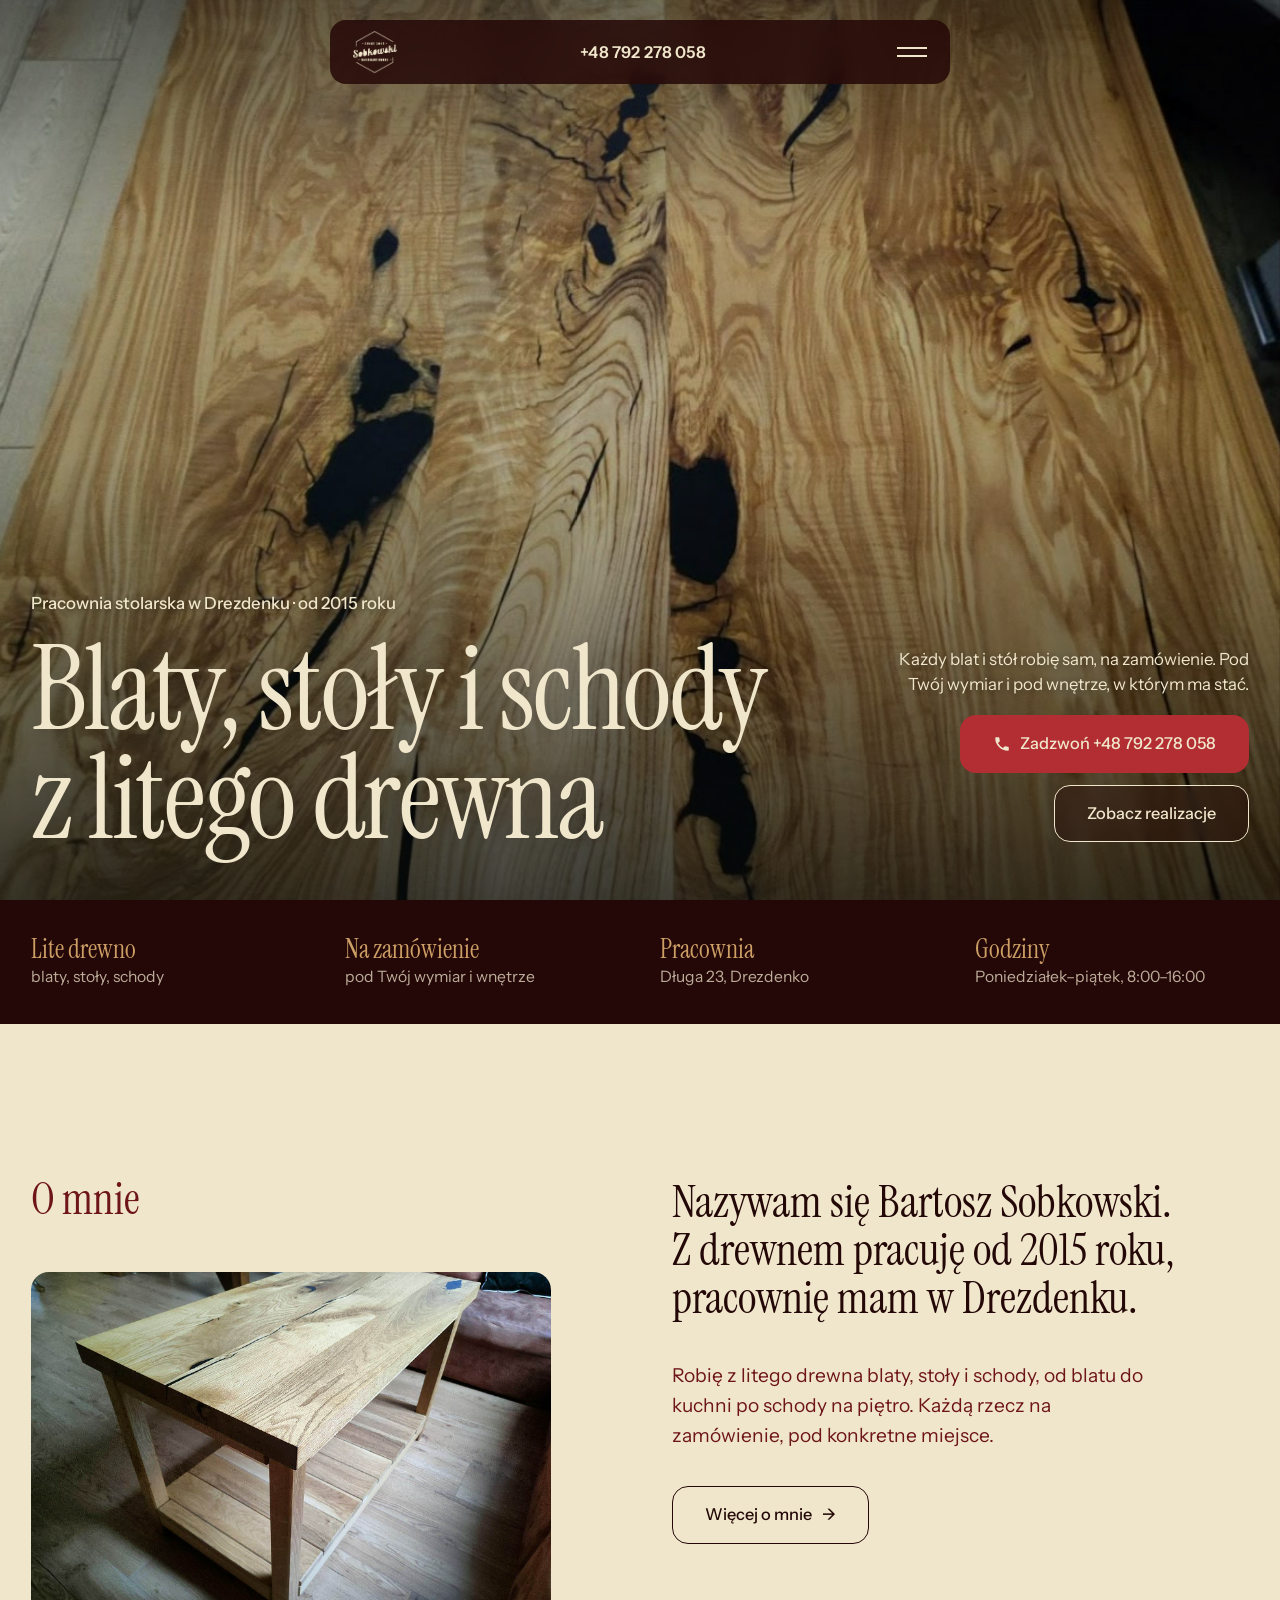
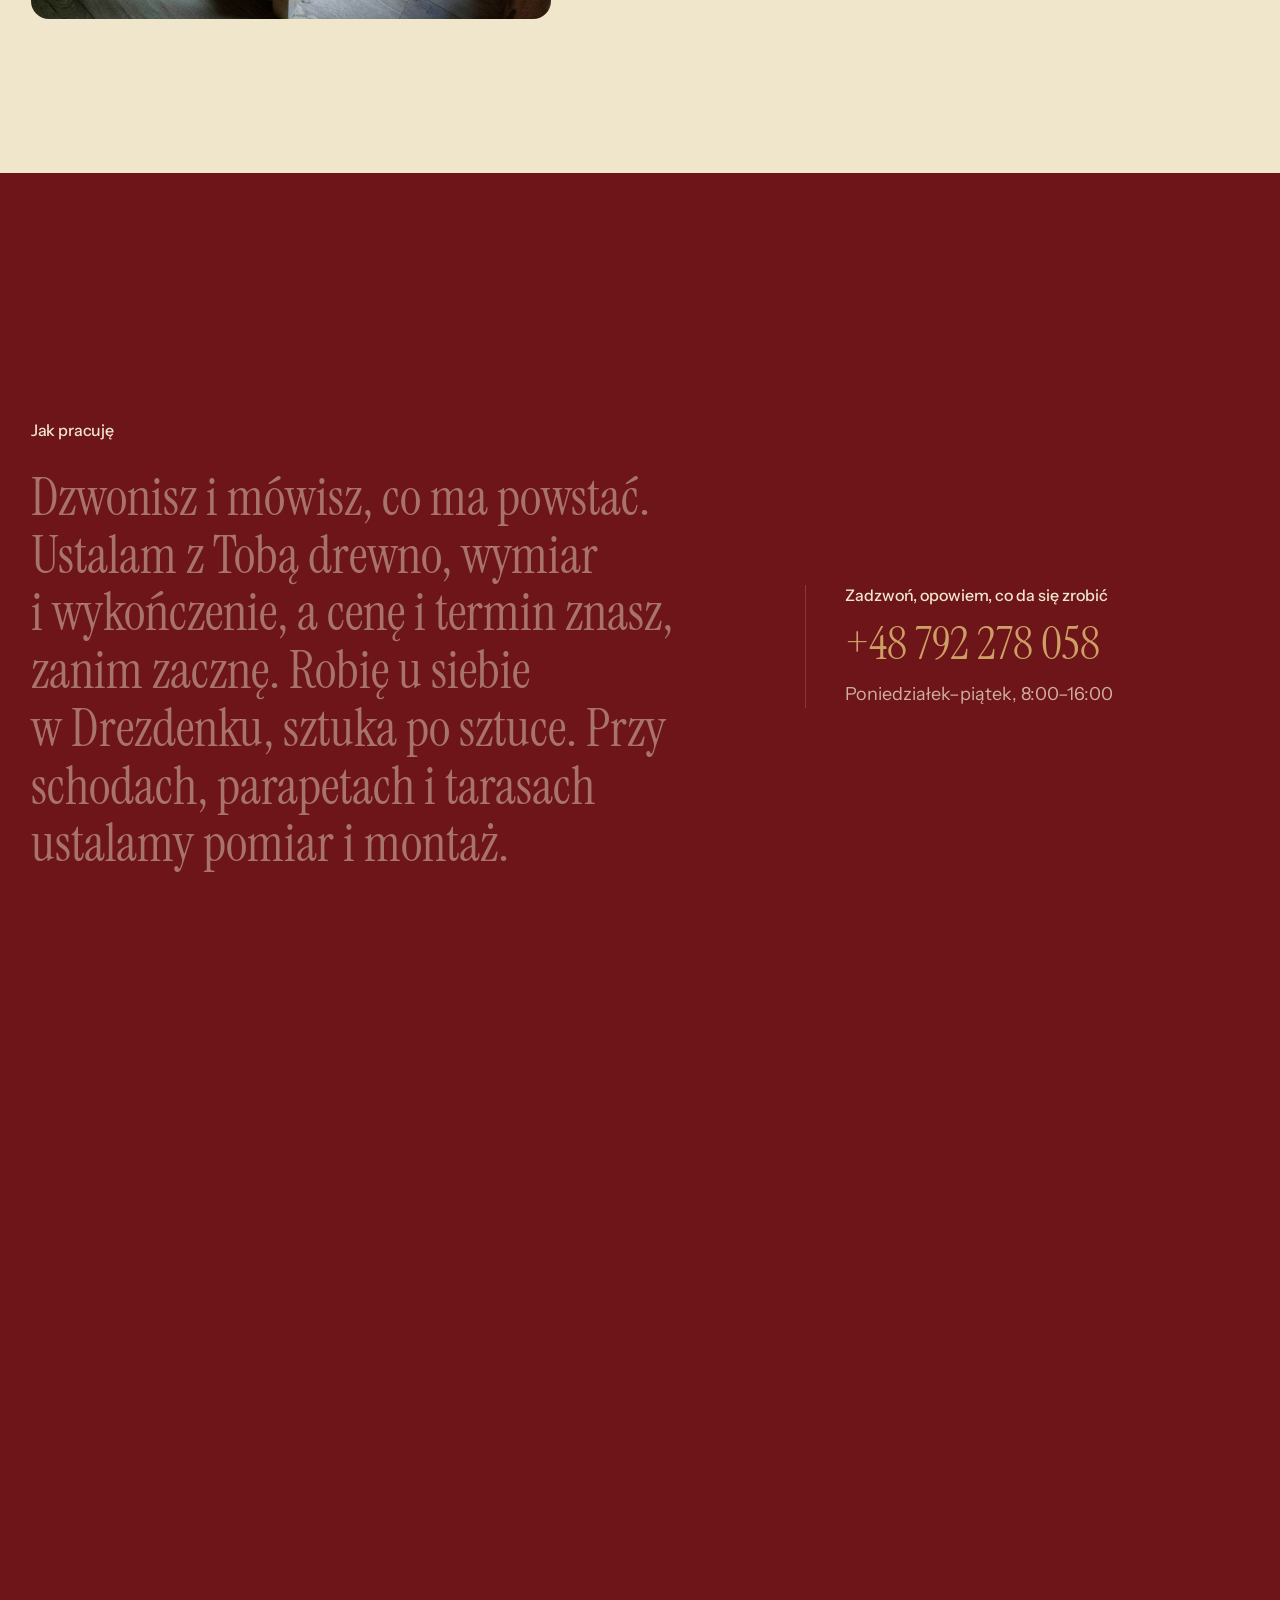
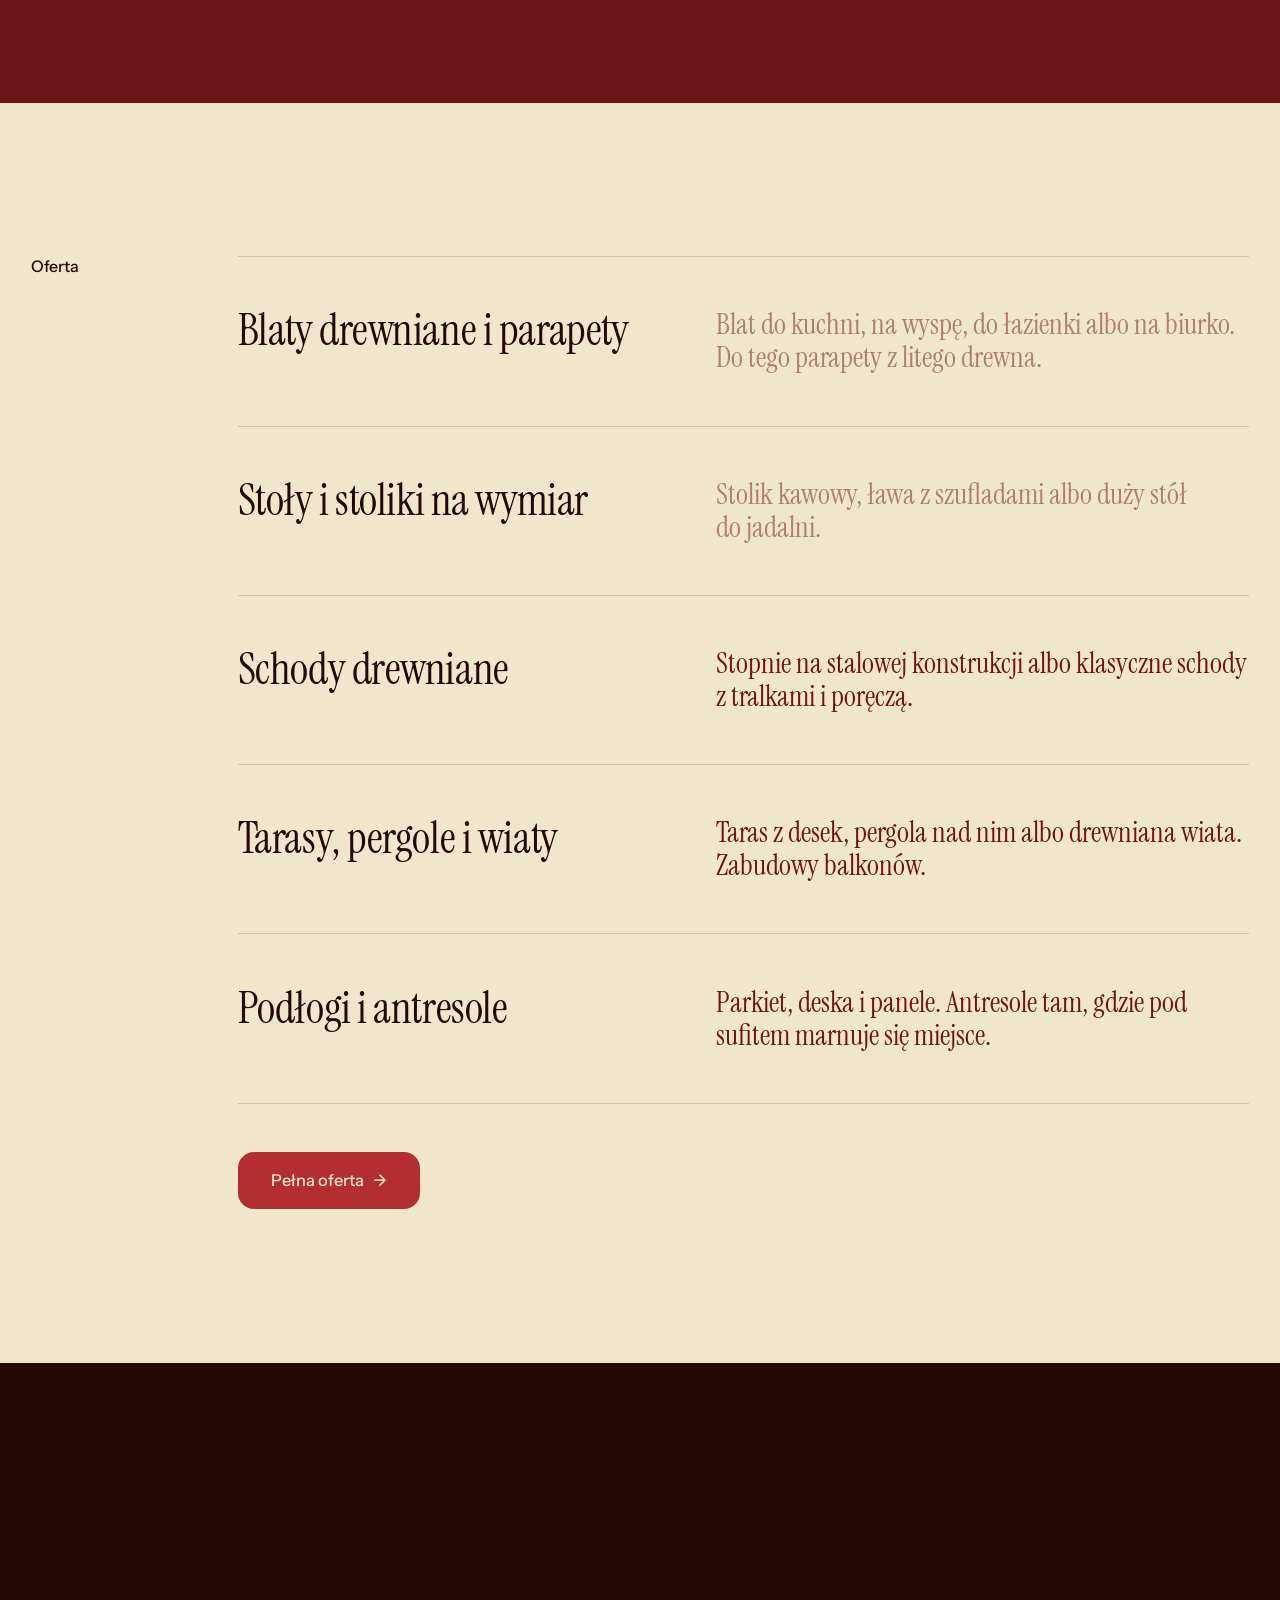
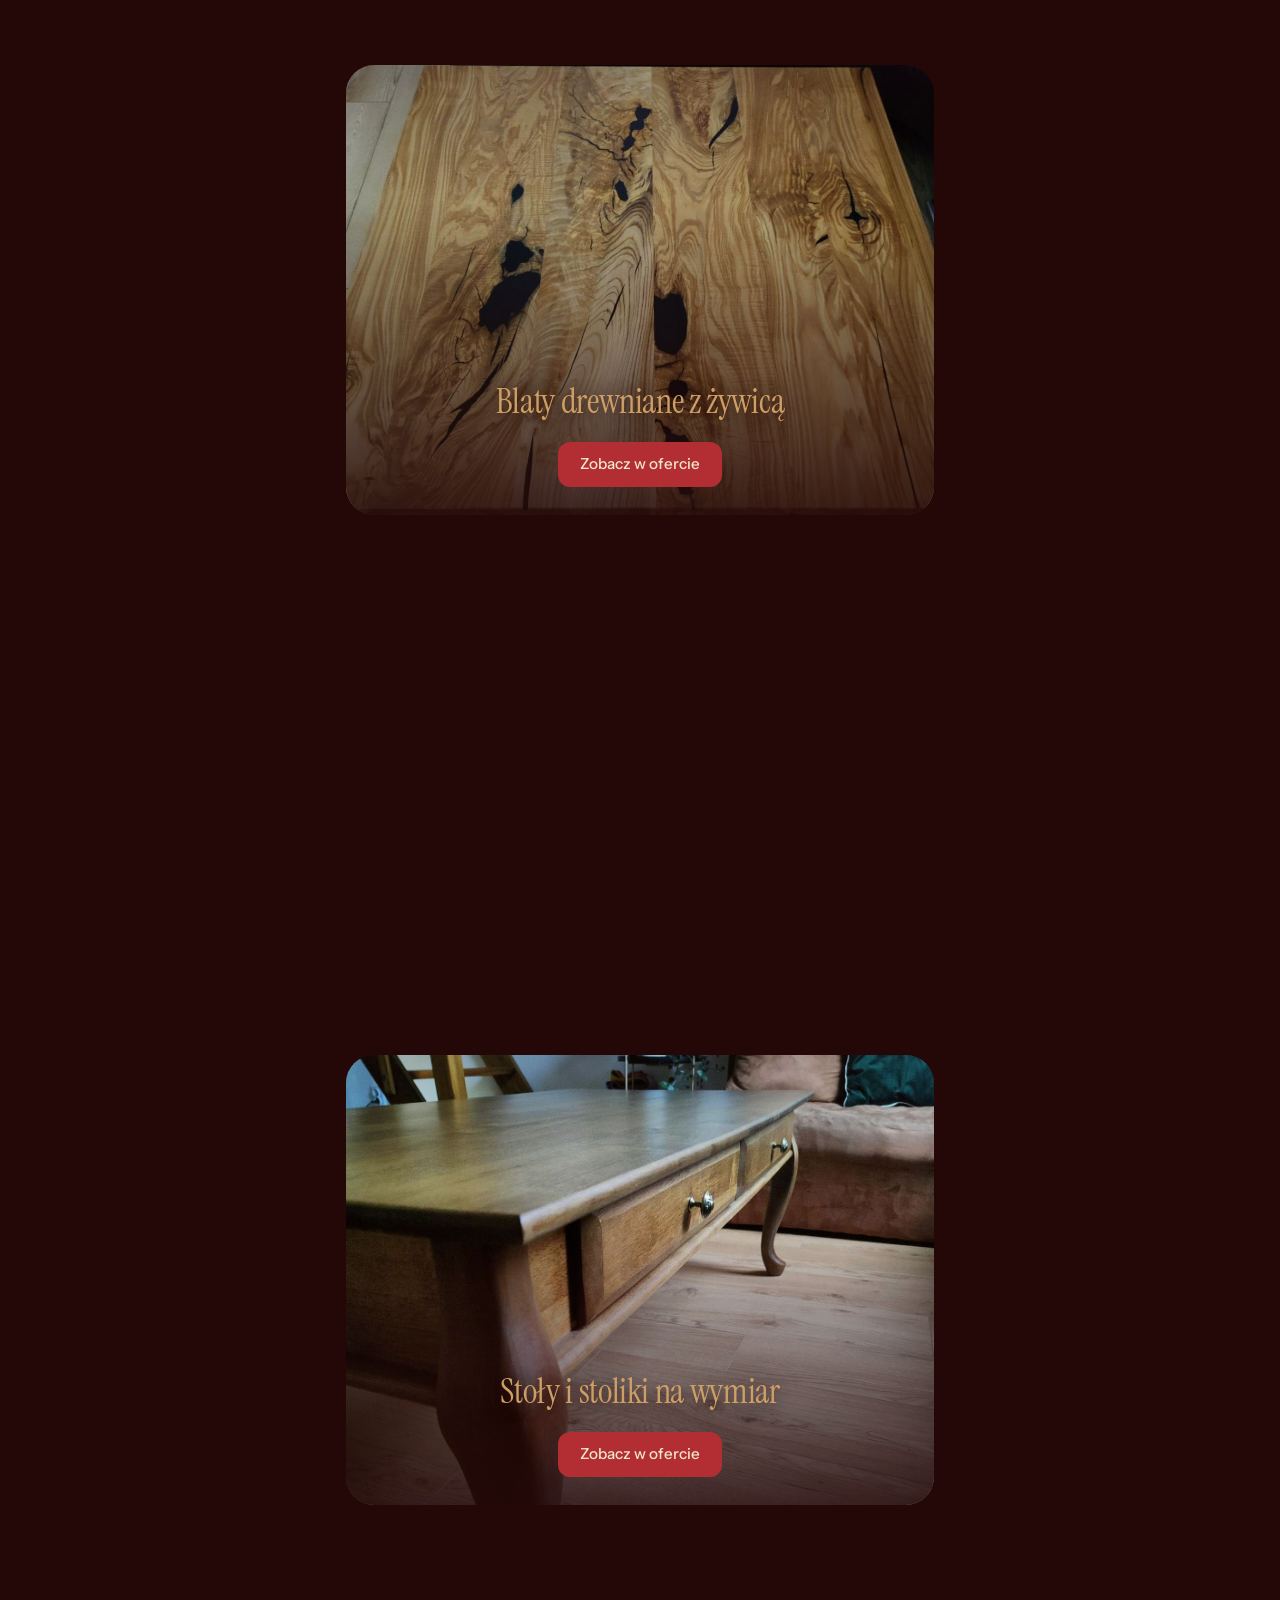
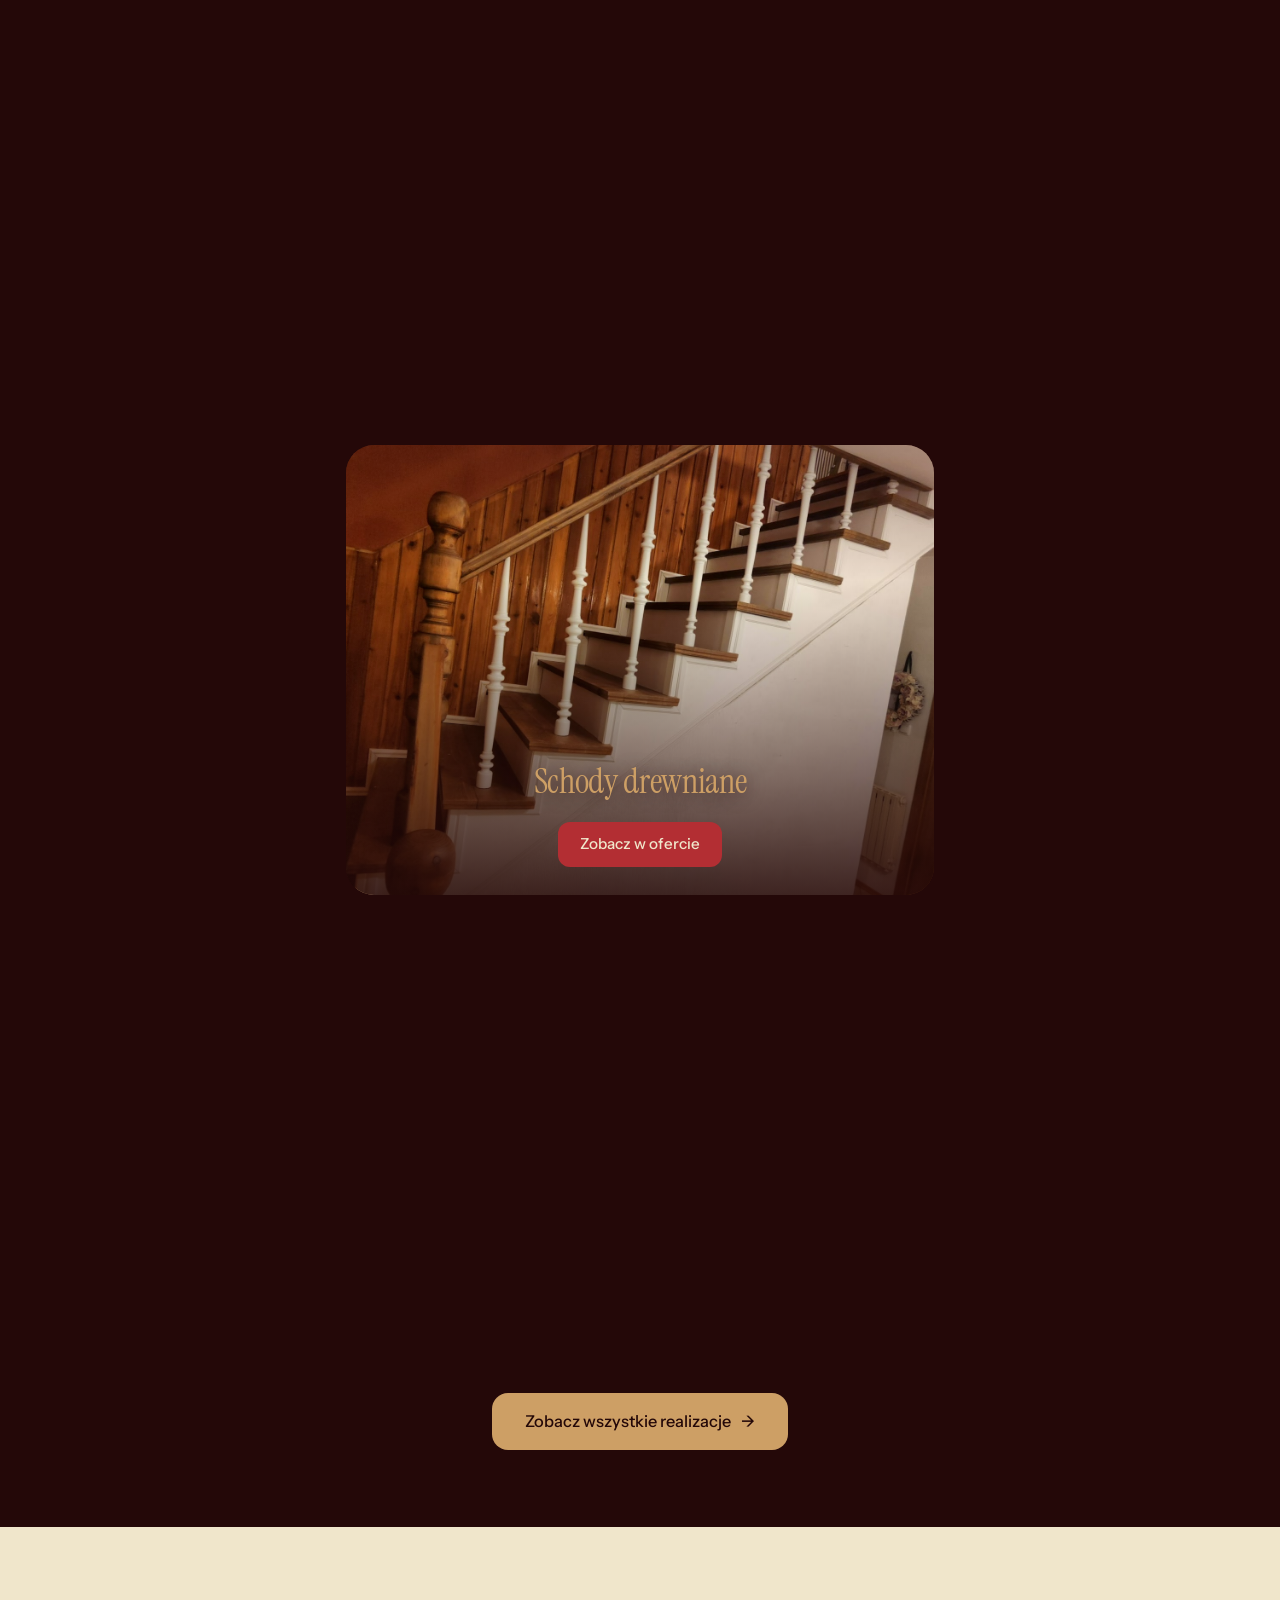
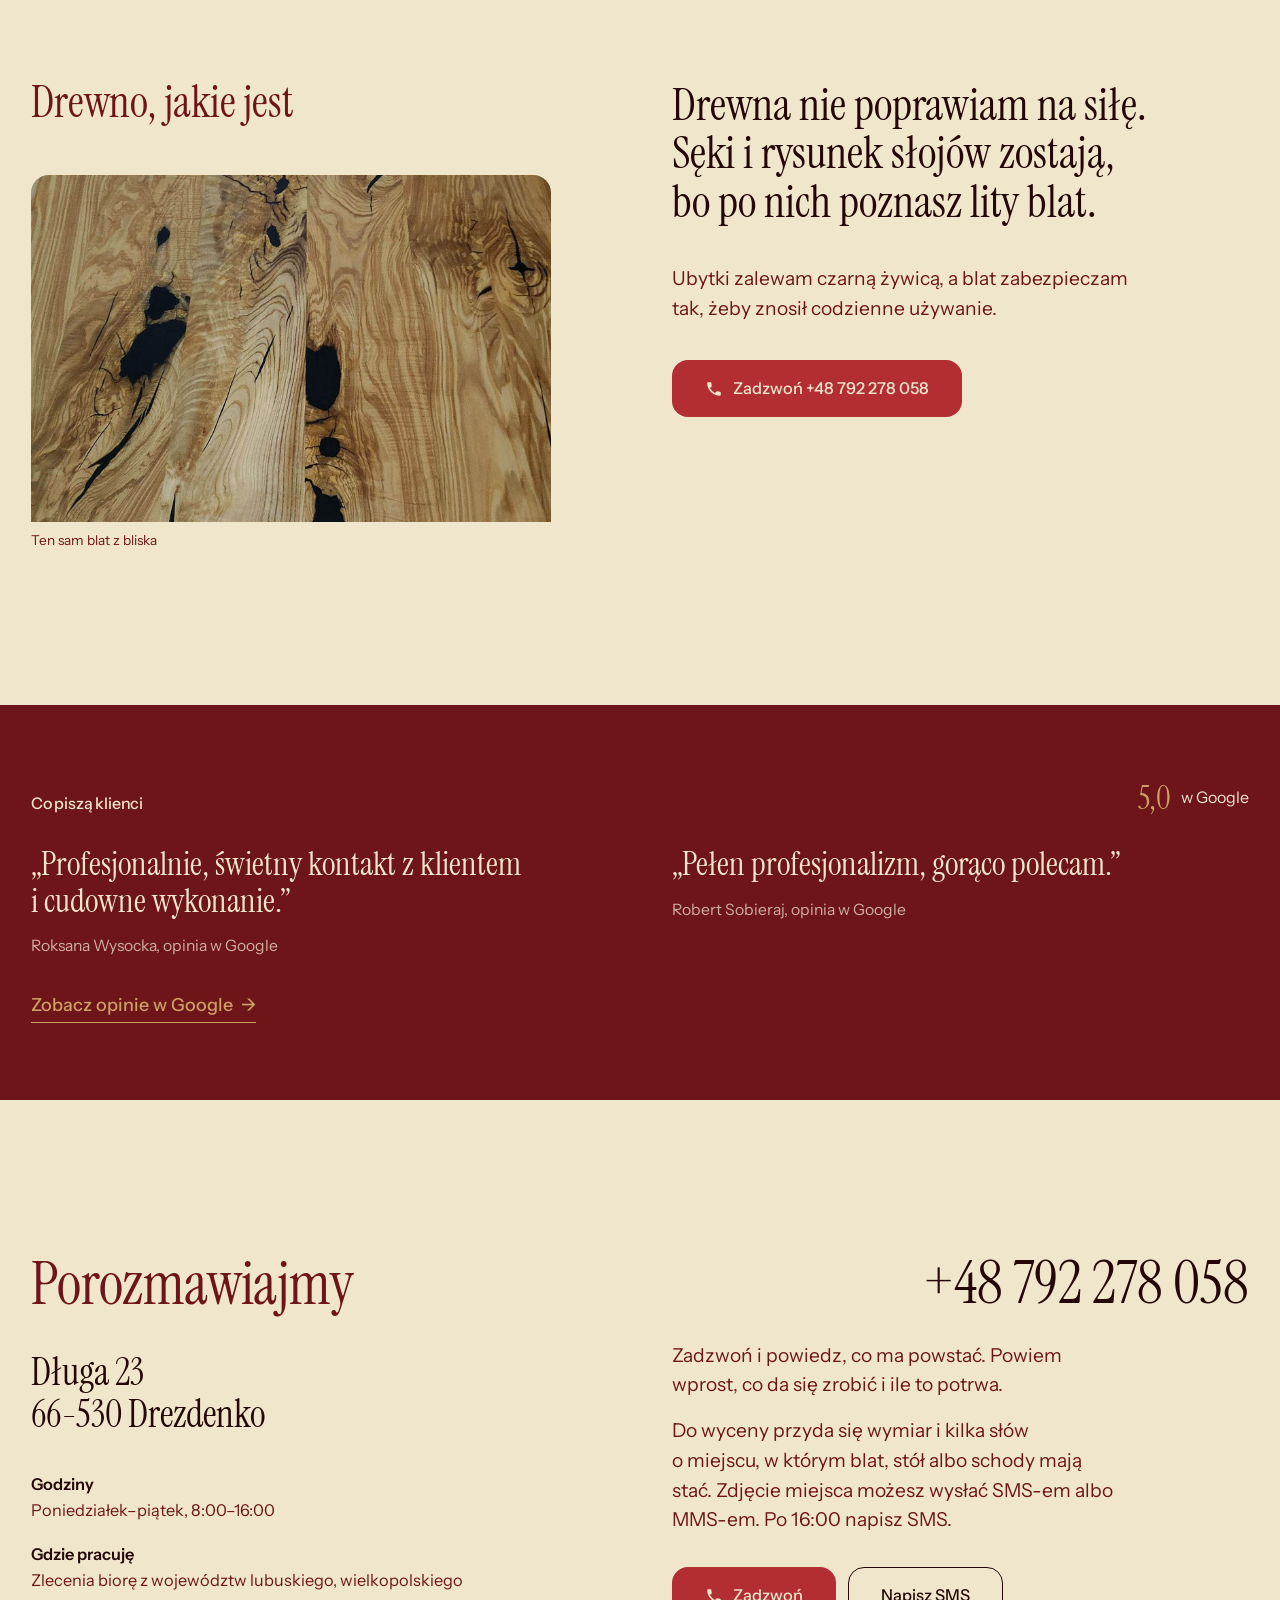
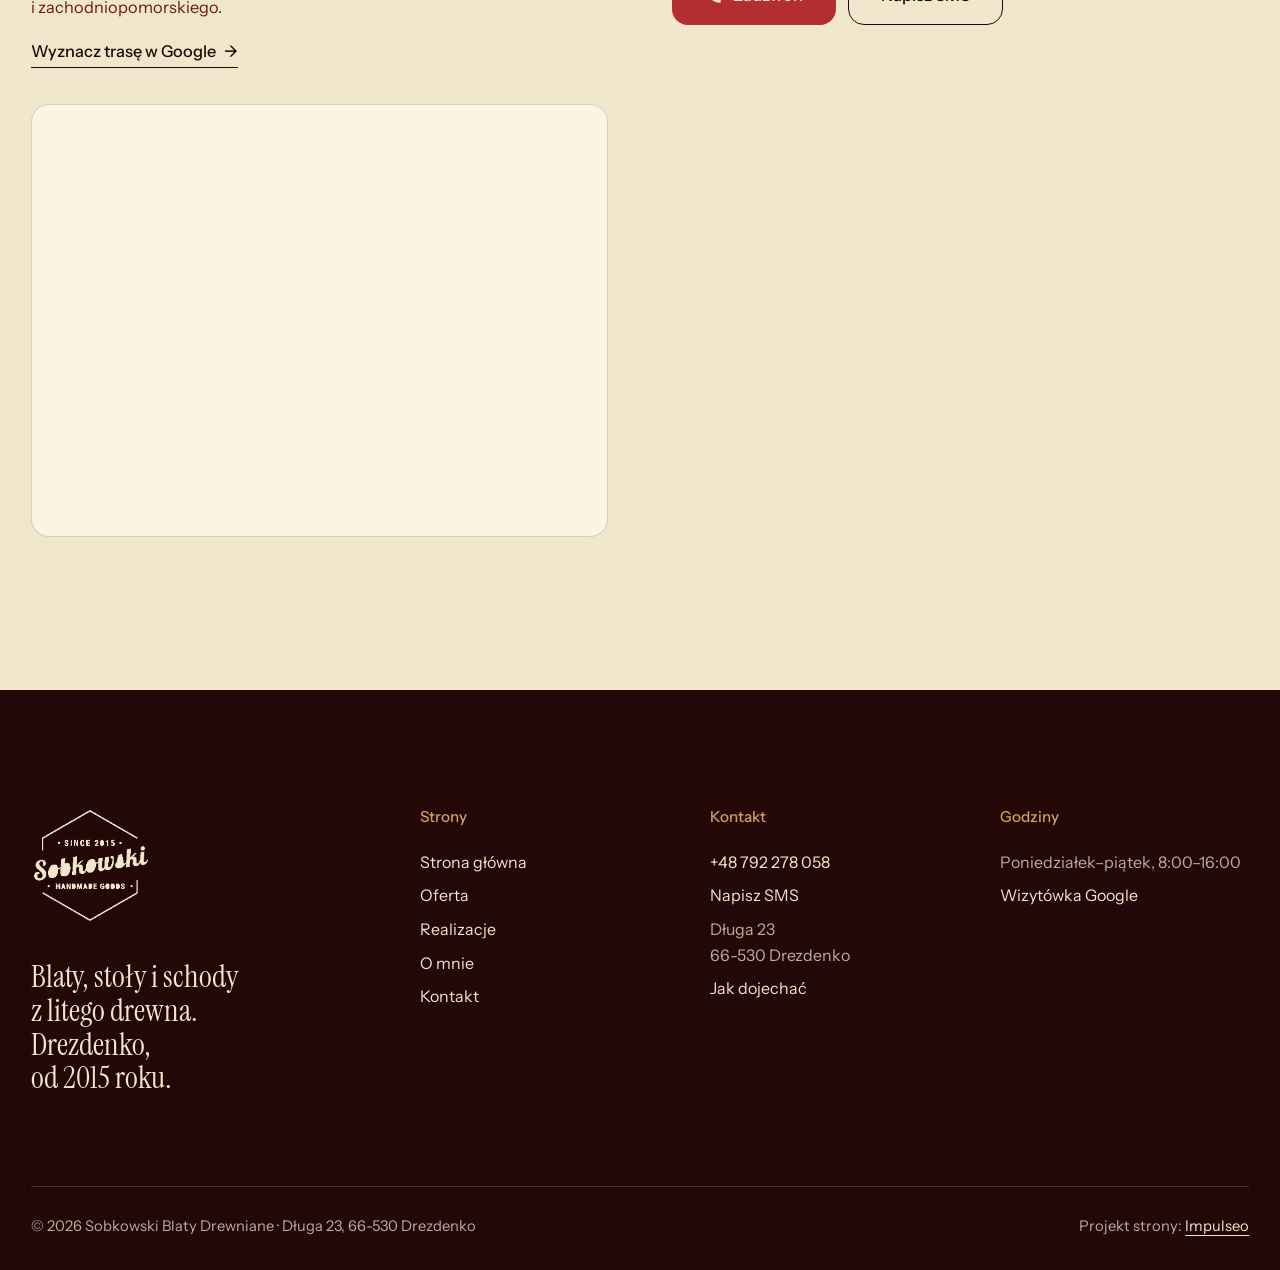
==== commit ddd68d39: "Poprawki po radzie: blat w karcie blatów, bez zdjęć poglądowych i noża, uczciwe podpisy, odmiana woj" ====
--- a/index.html
+++ b/index.html
@@ -3,7 +3,7 @@
 <head>
 <meta charset="UTF-8">
 <meta name="viewport" content="width=device-width, initial-scale=1.0">
-<title>Sobkowski Blaty Drewniane · blaty, stoły i schody z litego drewna · Drezdenko</title>
+<title>Blaty drewniane na wymiar, stoły i schody · Drezdenko | Sobkowski</title>
 <meta name="description" content="Blaty, stoły, parapety i schody z litego drewna, robione ręcznie w Drezdenku od 2015 roku. Na wymiar, pod Twoje wnętrze. Tel. 792 278 058.">
 <link rel="canonical" href="https://impulseo-pl.github.io/blaty-drewniane/">
 <meta name="robots" content="noindex, nofollow">
@@ -11,7 +11,7 @@
 <meta property="og:type" content="website">
 <meta property="og:locale" content="pl_PL">
 <meta property="og:site_name" content="Sobkowski Blaty Drewniane">
-<meta property="og:title" content="Sobkowski Blaty Drewniane · blaty, stoły i schody z litego drewna · Drezdenko">
+<meta property="og:title" content="Blaty drewniane na wymiar, stoły i schody · Drezdenko | Sobkowski">
 <meta property="og:description" content="Blaty, stoły, parapety i schody z litego drewna, robione ręcznie w Drezdenku od 2015 roku. Na wymiar, pod Twoje wnętrze. Tel. 792 278 058.">
 <meta property="og:url" content="https://impulseo-pl.github.io/blaty-drewniane/">
 <meta property="og:image" content="https://impulseo-pl.github.io/blaty-drewniane/img/og.jpg">
@@ -25,9 +25,9 @@
 <link rel="preconnect" href="https://fonts.googleapis.com">
 <link rel="preconnect" href="https://fonts.gstatic.com" crossorigin>
 <link href="https://fonts.googleapis.com/css2?family=Instrument+Sans:wght@400..600&family=Instrument+Serif&display=swap" rel="stylesheet">
-<link rel="stylesheet" href="assets/styles.css?v=20261118a">
+<link rel="stylesheet" href="assets/styles.css?v=20261118b">
 <script src="assets/lenis.min.js?v=1.1.20" defer></script>
-<script src="assets/main.js?v=20261118a" defer></script>
+<script src="assets/main.js?v=20261118b" defer></script>
 </head>
 <body>
 <a class="skip" href="#tresc">Przejdź do treści</a>
@@ -57,11 +57,11 @@
   <img class="hero-img" src="img/hero.jpg" width="1560" height="858" alt="Blat z&nbsp;litego drewna z&nbsp;sękami zalanymi czarną żywicą" fetchpriority="high">
   <div class="hero-in">
     <div>
-      <p class="hero-kicker">Pracownia w&nbsp;Drezdenku · od&nbsp;2015 roku</p>
+      <p class="hero-kicker">Pracownia stolarska w&nbsp;Drezdenku · od&nbsp;2015 roku</p>
       <h1>Blaty, stoły i&nbsp;schody z&nbsp;litego drewna</h1>
     </div>
     <div class="hero-side">
-      <p>Każdy blat i&nbsp;stół robię ręcznie i&nbsp;na zamówienie: pod Twój wymiar i&nbsp;pod wnętrze, w&nbsp;którym ma stać.</p>
+      <p>Każdy blat i&nbsp;stół robię sam, na zamówienie. Pod Twój wymiar i&nbsp;pod wnętrze, w&nbsp;którym ma&nbsp;stać.</p>
       <div class="btn-row">
         <a class="btn btn-main hero-call" href="tel:+48792278058"><svg class="ico" viewBox="0 0 24 24" fill="none" aria-hidden="true"><path d="M6.6 10.8a15.5 15.5 0 0 0 6.6 6.6l2.2-2.2a1 1 0 0 1 1-.24 11.4 11.4 0 0 0 3.6.58 1 1 0 0 1 1 1V20a1 1 0 0 1-1 1A17 17 0 0 1 3 4a1 1 0 0 1 1-1h3.5a1 1 0 0 1 1 1c0 1.25.2 2.45.57 3.57a1 1 0 0 1-.25 1L6.6 10.8Z" fill="currentColor"/></svg>Zadzwoń +48 792 278 058</a>
         <a class="btn btn-line btn-on-photo" href="realizacje.html">Zobacz realizacje</a>
@@ -72,9 +72,9 @@
 
 <section class="facts cacao dark" aria-label="Najważniejsze informacje">
   <ul class="wrap facts-list">
-    <li><b>Od 2015 roku</b>pracownia w&nbsp;Drezdenku</li>
     <li><b>Lite drewno</b>blaty, stoły, schody</li>
-    <li><b>Ręczna robota</b>sztuka po sztuce, na wymiar</li>
+    <li><b>Na zamówienie</b>pod Twój wymiar i&nbsp;wnętrze</li>
+    <li><b>Pracownia</b>Długa 23, Drezdenko</li>
     <li><b>Godziny</b>Poniedziałek–piątek, 8:00–16:00</li>
   </ul>
 </section>
@@ -83,11 +83,11 @@
   <div class="wrap about">
     <div class="about-left up">
       <p class="label-serif">O&nbsp;mnie</p>
-      <figure class="about-fig"><img src="img/about.jpg" width="1600" height="1200" alt="Dębowy stół z&nbsp;półką, robota z&nbsp;pracowni" loading="lazy"></figure>
+      <figure class="about-fig"><img src="img/about.jpg" width="1600" height="1200" alt="Stolik z&nbsp;półką pod blatem, robota z&nbsp;pracowni" loading="lazy"></figure>
     </div>
     <div class="about-right up">
-      <p class="statement">Nazywam się Bartosz Sobkowski. Z&nbsp;drewnem pracuję w&nbsp;Drezdenku od&nbsp;2015&nbsp;roku.</p>
-      <p class="lead">Robię rzeczy z&nbsp;litego drewna: od blatu do kuchni po schody na piętro. Każdą na zamówienie, pod konkretne miejsce. Nic nie biorę z&nbsp;magazynu.</p>
+      <p class="statement">Nazywam się Bartosz Sobkowski. Z&nbsp;drewnem pracuję od&nbsp;2015&nbsp;roku, pracownię mam w&nbsp;Drezdenku.</p>
+      <p class="lead">Robię z&nbsp;litego drewna blaty, stoły i&nbsp;schody, od blatu do kuchni po schody na piętro. Każdą rzecz na zamówienie, pod konkretne miejsce.</p>
       <div class="btn-row"><a class="btn btn-line" href="o-nas.html">Więcej o&nbsp;mnie <span aria-hidden="true">→</span></a></div>
     </div>
   </div>
@@ -97,10 +97,10 @@
   <div class="reveal-stick">
     <div class="reveal-main">
       <h2 class="label" id="jak">Jak pracuję</h2>
-      <p class="reveal-text">Dzwonisz i&nbsp;mówisz, co ma powstać. Ustalamy drewno, wymiar i&nbsp;wykończenie, a&nbsp;cenę i&nbsp;termin znasz, zanim zacznę. Robię u&nbsp;siebie w&nbsp;Drezdenku, sztuka po sztuce. Schody, parapety i&nbsp;tarasy montuję u&nbsp;Ciebie.</p>
+      <p class="reveal-text">Dzwonisz i&nbsp;mówisz, co ma powstać. Ustalam z&nbsp;Tobą drewno, wymiar i&nbsp;wykończenie, a&nbsp;cenę i&nbsp;termin znasz, zanim zacznę. Robię u&nbsp;siebie w&nbsp;Drezdenku, sztuka po sztuce. Przy schodach, parapetach i&nbsp;tarasach ustalamy pomiar i&nbsp;montaż.</p>
     </div>
     <aside class="reveal-aside">
-      <p class="label">Powiem wprost, co da się zrobić</p>
+      <p class="label">Zadzwoń, opowiem, co da się zrobić</p>
       <a class="reveal-phone" href="tel:+48792278058">+48 792 278 058</a>
       <p>Poniedziałek–piątek, 8:00–16:00</p>
     </aside>
@@ -112,11 +112,11 @@
     <h2 class="label">Oferta</h2>
     <div>
       <div class="svc-list">
-      <a class="svc-row" href="oferta.html#blaty"><h3>Blaty i&nbsp;parapety</h3><p>Blat do kuchni, na wyspę, do łazienki albo na biurko. Do tego parapety z&nbsp;litego drewna.</p></a>
-      <a class="svc-row" href="oferta.html#stoly"><h3>Stoły i&nbsp;stoliki na wymiar</h3><p>Stolik kawowy na stalowej ramie, ława z&nbsp;szufladami albo duży stół do jadalni.</p></a>
+      <a class="svc-row" href="oferta.html#blaty"><h3>Blaty drewniane i&nbsp;parapety</h3><p>Blat do kuchni, na wyspę, do łazienki albo na biurko. Do tego parapety z&nbsp;litego drewna.</p></a>
+      <a class="svc-row" href="oferta.html#stoly"><h3>Stoły i&nbsp;stoliki na wymiar</h3><p>Stolik kawowy, ława z&nbsp;szufladami albo duży stół do jadalni.</p></a>
       <a class="svc-row" href="oferta.html#schody"><h3>Schody drewniane</h3><p>Stopnie na stalowej konstrukcji albo klasyczne schody z&nbsp;tralkami i&nbsp;poręczą.</p></a>
       <a class="svc-row" href="oferta.html#tarasy"><h3>Tarasy, pergole i&nbsp;wiaty</h3><p>Taras z&nbsp;desek, pergola nad nim albo drewniana wiata. Zabudowy balkonów.</p></a>
-      <a class="svc-row" href="oferta.html#podlogi"><h3>Podłogi i&nbsp;antresole</h3><p>Panele i&nbsp;parkiet. Antresole tam, gdzie pod sufitem marnuje się miejsce.</p></a>
+      <a class="svc-row" href="oferta.html#podlogi"><h3>Podłogi i&nbsp;antresole</h3><p>Parkiet, deska i&nbsp;panele. Antresole tam, gdzie pod sufitem marnuje się miejsce.</p></a>
       </div>
       <div class="svc-foot"><a class="btn btn-main" href="oferta.html">Pełna oferta <span aria-hidden="true">→</span></a></div>
     </div>
@@ -125,13 +125,13 @@
 
 <section class="cards cacao dark" aria-label="Realizacje z&nbsp;pracowni">
   <div class="card-wrap"><div class="card-stick">
-    <a class="card" href="oferta.html#blaty"><img src="img/g6.jpg" width="1530" height="1147" alt="Narożnik dębowego blatu stołu z&nbsp;pęknięciem zalanym żywicą" decoding="async"><span class="card-in"><h3>Blaty i&nbsp;parapety</h3><span class="btn btn-main btn-sm">Zobacz w&nbsp;ofercie</span></span></a>
+    <a class="card" href="oferta.html#blaty"><img src="img/hero.jpg" width="1560" height="858" alt="Blat z&nbsp;litego drewna z&nbsp;sękami zalanymi czarną żywicą" decoding="async"><span class="card-in"><h3>Blaty drewniane z&nbsp;żywicą</h3><span class="btn btn-main btn-sm">Zobacz w&nbsp;ofercie</span></span></a>
   </div></div>
   <div class="card-wrap"><div class="card-stick">
-    <a class="card" href="oferta.html#stoly"><img src="img/g3.jpg" width="1350" height="1800" alt="Ława z&nbsp;szufladą na giętych nogach" loading="lazy" decoding="async"><span class="card-in"><h3>Stoły i&nbsp;stoliki na wymiar</h3><span class="btn btn-main btn-sm">Zobacz w&nbsp;ofercie</span></span></a>
+    <a class="card" href="oferta.html#stoly"><img src="img/g3.jpg" width="1350" height="1800" alt="Ława z&nbsp;szufladami na wyprofilowanych nogach" loading="lazy" decoding="async"><span class="card-in"><h3>Stoły i&nbsp;stoliki na wymiar</h3><span class="btn btn-main btn-sm">Zobacz w&nbsp;ofercie</span></span></a>
   </div></div>
   <div class="card-wrap"><div class="card-stick">
-    <a class="card" href="oferta.html#schody"><img src="img/g1.jpg" width="1514" height="1098" alt="Drewniane schody z&nbsp;białymi tralkami i&nbsp;poręczą" loading="lazy" decoding="async"><span class="card-in"><h3>Schody drewniane</h3><span class="btn btn-main btn-sm">Zobacz w&nbsp;ofercie</span></span></a>
+    <a class="card" href="oferta.html#schody"><img src="img/g1.jpg" width="1514" height="1098" alt="Schody z&nbsp;drewnianymi stopniami i&nbsp;białymi tralkami" loading="lazy" decoding="async"><span class="card-in"><h3>Schody drewniane</h3><span class="btn btn-main btn-sm">Zobacz w&nbsp;ofercie</span></span></a>
   </div></div>
   <div class="wrap cards-foot"><a class="btn btn-brass" href="realizacje.html">Zobacz wszystkie realizacje <span aria-hidden="true">→</span></a></div>
 </section>
@@ -140,7 +140,7 @@
   <div class="wrap about">
     <div class="about-left up">
       <p class="label-serif">Drewno, jakie jest</p>
-      <figure class="about-fig"><img src="img/g5.jpg" width="1530" height="1147" alt="Sęki i&nbsp;pęknięcia w&nbsp;blacie zalane czarną żywicą, zbliżenie" loading="lazy"></figure>
+      <figure class="about-fig"><img src="img/g5.jpg" width="1530" height="1147" alt="Sęki i&nbsp;pęknięcia w&nbsp;blacie zalane czarną żywicą, zbliżenie" loading="lazy"><figcaption class="poglad">Ten sam blat z&nbsp;bliska</figcaption></figure>
     </div>
     <div class="about-right up">
       <p class="statement">Drewna nie poprawiam na siłę. Sęki i&nbsp;rysunek słojów zostają, bo po nich poznasz lity blat.</p>
@@ -171,7 +171,7 @@
       <p class="big-addr">Długa 23<br>66-530 Drezdenko</p>
       <div class="contact-meta">
         <p><b>Godziny</b>Poniedziałek–piątek, 8:00–16:00</p>
-        <p><b>Skąd biorę zlecenia</b>Województwa lubuskie, wielkopolskie i&nbsp;zachodniopomorskie.</p>
+        <p><b>Gdzie pracuję</b>Zlecenia biorę z&nbsp;województw lubuskiego, wielkopolskiego i&nbsp;zachodniopomorskiego.</p>
         <p><a class="link" href="https://maps.google.com/?cid=7619297079260685016" target="_blank" rel="noopener">Wyznacz trasę w&nbsp;Google <span aria-hidden="true">→</span></a></p>
       </div>
       <div class="map"><iframe src="https://maps.google.com/maps?q=Sobkowski%20Blaty%20Drewniane%2C%20D%C5%82uga%2023%2C%2066-530%20Drezdenko&z=15&output=embed" title="Mapa dojazdu do pracowni, Długa 23, Drezdenko" loading="lazy" referrerpolicy="no-referrer-when-downgrade"></iframe></div>
@@ -179,10 +179,10 @@
     <div class="contact-right up" id="formularz">
       <a class="big-phone" href="tel:+48792278058">+48 792 278 058</a>
       <p class="lead">Zadzwoń i&nbsp;powiedz, co ma powstać. Powiem wprost, co da się zrobić i&nbsp;ile to potrwa.</p>
-      <p class="lead" style="margin-top:16px">Do wyceny przyda się wymiar i&nbsp;kilka słów o&nbsp;miejscu, w&nbsp;którym rzecz ma stać. Zdjęcie miejsca możesz wysłać SMS-em.</p>
+      <p class="lead" style="margin-top:16px">Do wyceny przyda się wymiar i&nbsp;kilka słów o&nbsp;miejscu, w&nbsp;którym blat, stół albo schody mają stać. Zdjęcie miejsca możesz wysłać SMS-em albo MMS-em. Po 16:00 napisz SMS.</p>
       <div class="contact-cta">
         <a class="btn btn-main" href="tel:+48792278058"><svg class="ico" viewBox="0 0 24 24" fill="none" aria-hidden="true"><path d="M6.6 10.8a15.5 15.5 0 0 0 6.6 6.6l2.2-2.2a1 1 0 0 1 1-.24 11.4 11.4 0 0 0 3.6.58 1 1 0 0 1 1 1V20a1 1 0 0 1-1 1A17 17 0 0 1 3 4a1 1 0 0 1 1-1h3.5a1 1 0 0 1 1 1c0 1.25.2 2.45.57 3.57a1 1 0 0 1-.25 1L6.6 10.8Z" fill="currentColor"/></svg>Zadzwoń</a>
-        <a class="btn btn-line" href="sms:+48792278058">Napisz SMS</a>
+        <a class="btn btn-line" href="sms:+48792278058?body=Dzie%C5%84%20dobry%2C%20chc%C4%99%20wyceni%C4%87%3A%20%28blat%2Fst%C3%B3%C5%82%2Fschody%29.%20Wymiar%3A%20...%20Miejscowo%C5%9B%C4%87%3A%20...">Napisz SMS</a>
       </div>
     </div>
   </div>
@@ -198,7 +198,7 @@
       <div><h4>Strony</h4><ul><li><a href="index.html">Strona główna</a></li><li><a href="oferta.html">Oferta</a></li><li><a href="realizacje.html">Realizacje</a></li><li><a href="o-nas.html">O mnie</a></li><li><a href="kontakt.html">Kontakt</a></li></ul></div>
       <div><h4>Kontakt</h4><ul>
         <li><a href="tel:+48792278058">+48 792 278 058</a></li>
-        <li><a href="sms:+48792278058">Napisz SMS</a></li>
+        <li><a href="sms:+48792278058?body=Dzie%C5%84%20dobry%2C%20chc%C4%99%20wyceni%C4%87%3A%20%28blat%2Fst%C3%B3%C5%82%2Fschody%29.%20Wymiar%3A%20...%20Miejscowo%C5%9B%C4%87%3A%20...">Napisz SMS</a></li>
         <li>Długa 23<br>66-530 Drezdenko</li>
         <li><a href="https://maps.google.com/?cid=7619297079260685016" target="_blank" rel="noopener">Jak dojechać</a></li>
       </ul></div>
@@ -215,7 +215,7 @@
 </footer>
 <div class="callbar">
   <a class="btn btn-main" href="tel:+48792278058"><svg class="ico" viewBox="0 0 24 24" fill="none" aria-hidden="true"><path d="M6.6 10.8a15.5 15.5 0 0 0 6.6 6.6l2.2-2.2a1 1 0 0 1 1-.24 11.4 11.4 0 0 0 3.6.58 1 1 0 0 1 1 1V20a1 1 0 0 1-1 1A17 17 0 0 1 3 4a1 1 0 0 1 1-1h3.5a1 1 0 0 1 1 1c0 1.25.2 2.45.57 3.57a1 1 0 0 1-.25 1L6.6 10.8Z" fill="currentColor"/></svg>Zadzwoń</a>
-  <a class="btn btn-line" href="sms:+48792278058">Napisz SMS</a>
+  <a class="btn btn-line" href="sms:+48792278058?body=Dzie%C5%84%20dobry%2C%20chc%C4%99%20wyceni%C4%87%3A%20%28blat%2Fst%C3%B3%C5%82%2Fschody%29.%20Wymiar%3A%20...%20Miejscowo%C5%9B%C4%87%3A%20...">Napisz SMS</a>
 </div>
 </body>
 </html>
--- a/assets/styles.css
+++ b/assets/styles.css
@@ -124,7 +124,7 @@
 .reveal-phone{font-family:var(--f-serif);font-size:clamp(2.2rem,3.6vw,3.4rem);line-height:1;color:var(--brass);text-decoration:none}
 .reveal-phone:hover{color:var(--bone)}
 .reveal-text{font-family:var(--f-serif);font-size:clamp(1.9rem,4.1vw,3.9rem);line-height:1.1;color:var(--bone);max-width:30ch}
-.js .reveal-text .w{color:rgba(240,230,203,.3);transition:color .25s linear}
+.js .reveal-text .w{color:rgba(240,230,203,.45);transition:color .25s linear}
 .js .reveal-text .w.on{color:var(--bone)}
 
 /* ---------- lista usług ---------- */
@@ -375,3 +375,10 @@
 .quotes-two{display:grid;grid-template-columns:1fr 1fr;gap:32px 64px;width:100%}
 .contact-cta{margin-top:32px;display:flex;flex-wrap:wrap;gap:12px}
 @media (max-width:700px){.quotes-two{grid-template-columns:1fr}}
+
+/* ---------- poprawki po radzie (18.11) ---------- */
+.card img[src*="g3"]{object-position:50% 25%}
+.facts-list li{white-space:normal}
+.facts-list li b+*{white-space:nowrap}
+.about-fig .poglad{display:block}
+@media (max-width:700px){#kontakt .contact-cta{display:none}}
